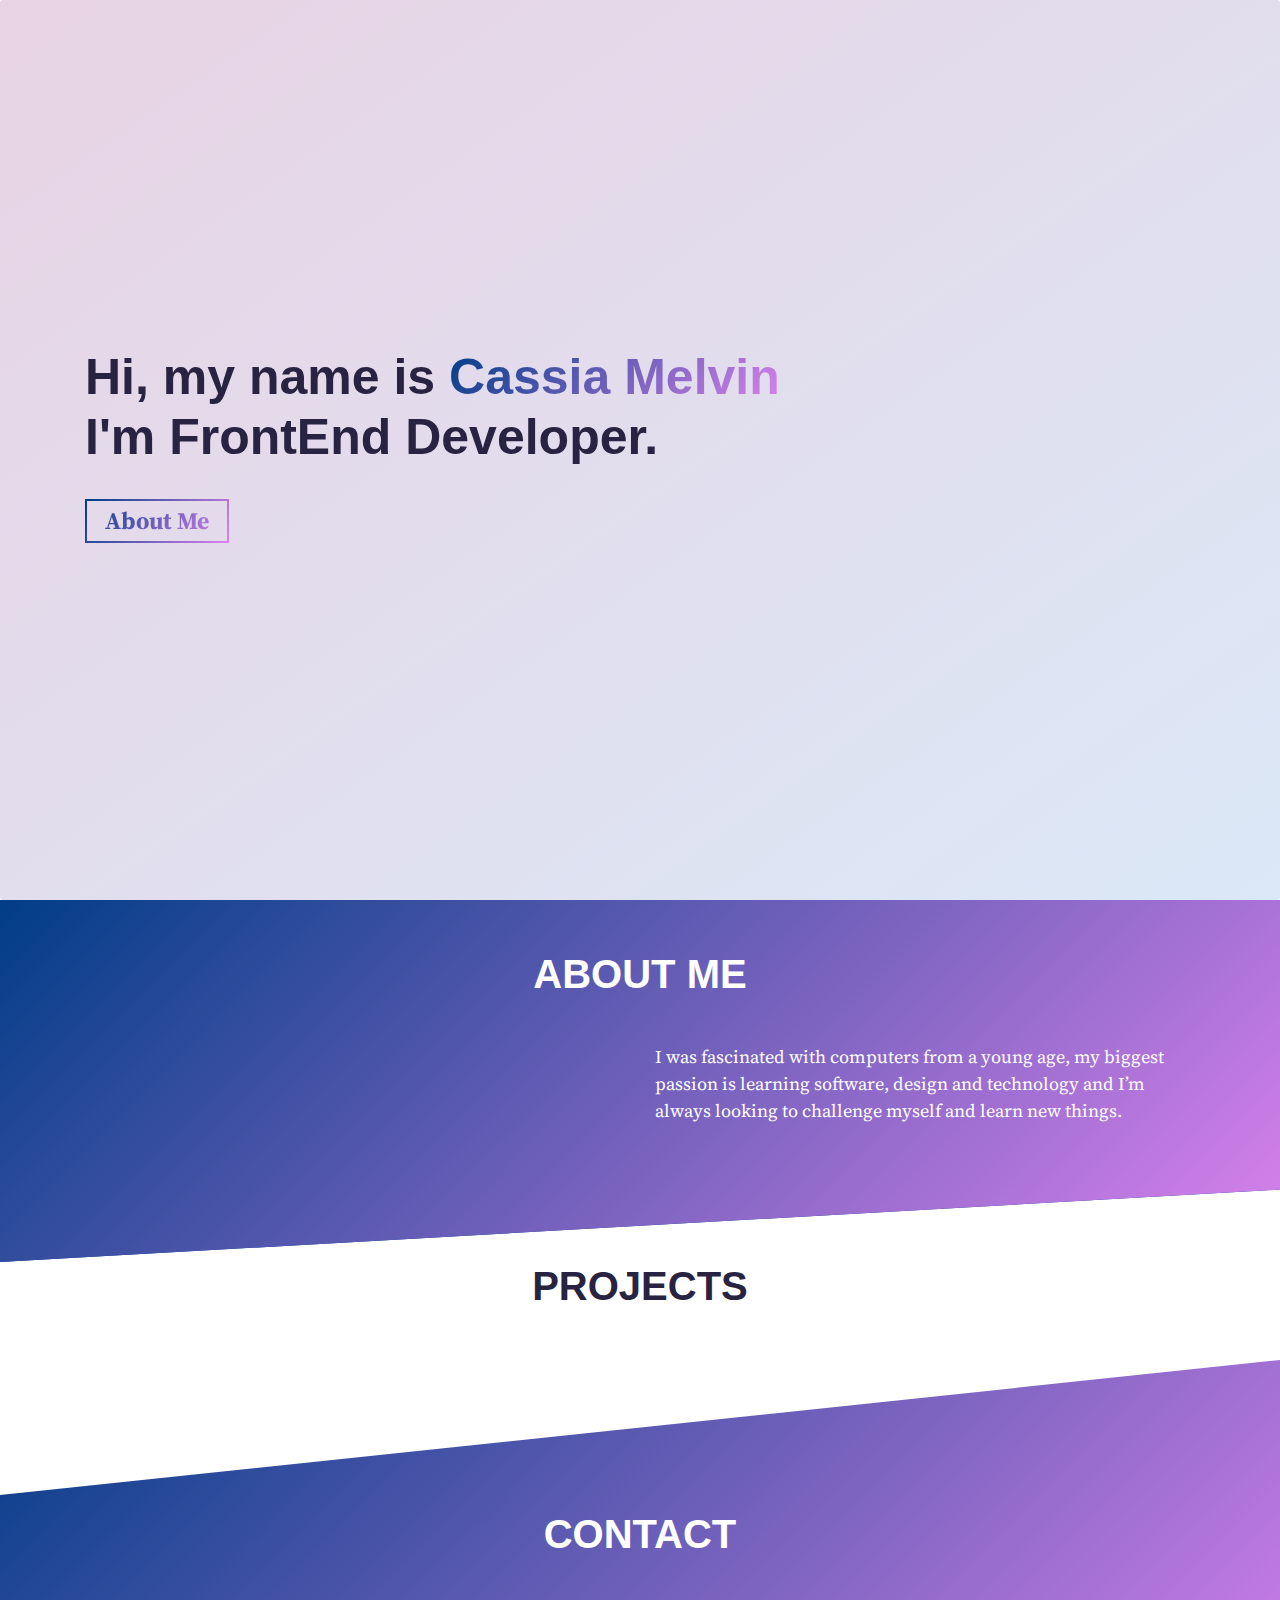
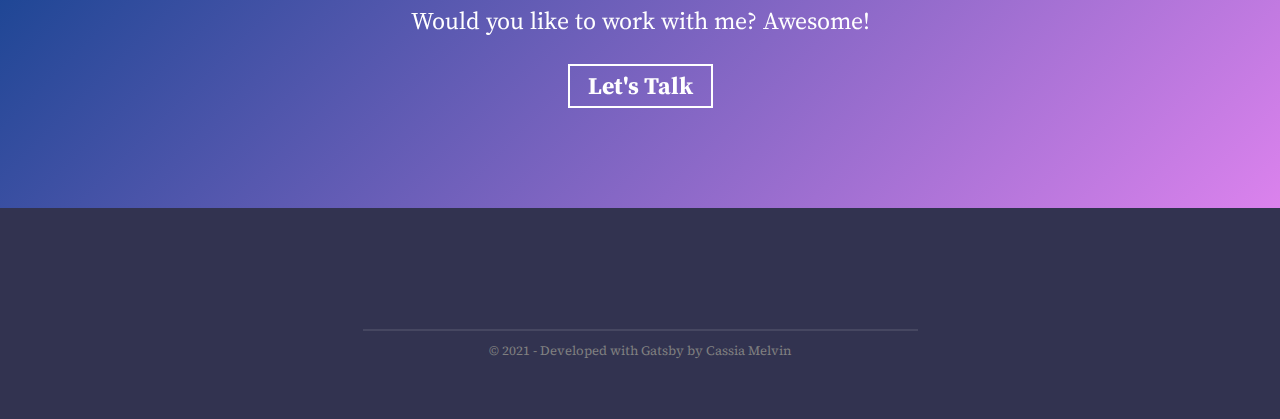
==== public/index.html @ e9f17a12 "personal website" ====
<!DOCTYPE html><html lang="en,pt"><head><meta charSet="utf-8"/><meta http-equiv="x-ua-compatible" content="ie=edge"/><meta name="viewport" content="width=device-width, initial-scale=1, shrink-to-fit=no"/><style data-href="/styles.aa8d46566e989501b32e.css" id="gatsby-global-css">@import url(https://fonts.googleapis.com/css2?family=Noto+Serif:wght@400;700&family=Source+Serif+Pro:wght@300;400;600&display=swap);
/*!
 * Bootstrap v4.6.0 (https://getbootstrap.com/)
 * Copyright 2011-2021 The Bootstrap Authors
 * Copyright 2011-2021 Twitter, Inc.
 * Licensed under MIT (https://github.com/twbs/bootstrap/blob/main/LICENSE)
 */:root{--blue:#007bff;--indigo:#6610f2;--purple:#6f42c1;--pink:#e83e8c;--red:#dc3545;--orange:#fd7e14;--yellow:#ffc107;--green:#28a745;--teal:#20c997;--cyan:#17a2b8;--white:#fff;--gray:#6c757d;--gray-dark:#343a40;--primary:#007bff;--secondary:#6c757d;--success:#28a745;--info:#17a2b8;--warning:#ffc107;--danger:#dc3545;--light:#f8f9fa;--dark:#343a40;--breakpoint-xs:0;--breakpoint-sm:576px;--breakpoint-md:768px;--breakpoint-lg:992px;--breakpoint-xl:1200px;--font-family-sans-serif:-apple-system,BlinkMacSystemFont,"Segoe UI",Roboto,"Helvetica Neue",Arial,"Noto Sans","Liberation Sans",sans-serif,"Apple Color Emoji","Segoe UI Emoji","Segoe UI Symbol","Noto Color Emoji";--font-family-monospace:SFMono-Regular,Menlo,Monaco,Consolas,"Liberation Mono","Courier New",monospace}*,:after,:before{box-sizing:border-box}html{font-family:sans-serif;line-height:1.15;-webkit-text-size-adjust:100%;-webkit-tap-highlight-color:transparent}article,aside,figcaption,figure,footer,header,hgroup,main,nav,section{display:block}body{margin:0;font-family:-apple-system,BlinkMacSystemFont,Segoe UI,Roboto,Helvetica Neue,Arial,Noto Sans,Liberation Sans,sans-serif,Apple Color Emoji,Segoe UI Emoji,Segoe UI Symbol,Noto Color Emoji;font-size:1rem;font-weight:400;line-height:1.5;color:#212529;text-align:left;background-color:#fff}[tabindex="-1"]:focus:not(:focus-visible){outline:0!important}hr{box-sizing:content-box;height:0;overflow:visible}h1,h2,h3,h4,h5,h6{margin-top:0;margin-bottom:.5rem}p{margin-top:0;margin-bottom:1rem}abbr[data-original-title],abbr[title]{text-decoration:underline;-webkit-text-decoration:underline dotted;text-decoration:underline dotted;cursor:help;border-bottom:0;-webkit-text-decoration-skip-ink:none;text-decoration-skip-ink:none}address{font-style:normal;line-height:inherit}address,dl,ol,ul{margin-bottom:1rem}dl,ol,ul{margin-top:0}ol ol,ol ul,ul ol,ul ul{margin-bottom:0}dt{font-weight:700}dd{margin-bottom:.5rem;margin-left:0}blockquote{margin:0 0 1rem}b,strong{font-weight:bolder}small{font-size:80%}sub,sup{position:relative;font-size:75%;line-height:0;vertical-align:baseline}sub{bottom:-.25em}sup{top:-.5em}a{color:#007bff;text-decoration:none;background-color:transparent}a:hover{color:#0056b3;text-decoration:underline}a:not([href]):not([class]),a:not([href]):not([class]):hover{color:inherit;text-decoration:none}code,kbd,pre,samp{font-family:SFMono-Regular,Menlo,Monaco,Consolas,Liberation Mono,Courier New,monospace;font-size:1em}pre{margin-top:0;margin-bottom:1rem;overflow:auto;-ms-overflow-style:scrollbar}figure{margin:0 0 1rem}img{border-style:none}img,svg{vertical-align:middle}svg{overflow:hidden}table{border-collapse:collapse}caption{padding-top:.75rem;padding-bottom:.75rem;color:#6c757d;text-align:left;caption-side:bottom}th{text-align:inherit;text-align:-webkit-match-parent}label{display:inline-block;margin-bottom:.5rem}button{border-radius:0}button:focus:not(:focus-visible){outline:0}button,input,optgroup,select,textarea{margin:0;font-family:inherit;font-size:inherit;line-height:inherit}button,input{overflow:visible}button,select{text-transform:none}[role=button]{cursor:pointer}select{word-wrap:normal}[type=button],[type=reset],[type=submit],button{-webkit-appearance:button}[type=button]:not(:disabled),[type=reset]:not(:disabled),[type=submit]:not(:disabled),button:not(:disabled){cursor:pointer}[type=button]::-moz-focus-inner,[type=reset]::-moz-focus-inner,[type=submit]::-moz-focus-inner,button::-moz-focus-inner{padding:0;border-style:none}input[type=checkbox],input[type=radio]{box-sizing:border-box;padding:0}textarea{overflow:auto;resize:vertical}fieldset{min-width:0;padding:0;margin:0;border:0}legend{display:block;width:100%;max-width:100%;padding:0;margin-bottom:.5rem;font-size:1.5rem;line-height:inherit;color:inherit;white-space:normal}progress{vertical-align:baseline}[type=number]::-webkit-inner-spin-button,[type=number]::-webkit-outer-spin-button{height:auto}[type=search]{outline-offset:-2px;-webkit-appearance:none}[type=search]::-webkit-search-decoration{-webkit-appearance:none}::-webkit-file-upload-button{font:inherit;-webkit-appearance:button}output{display:inline-block}summary{display:list-item;cursor:pointer}template{display:none}[hidden]{display:none!important}.h1,.h2,.h3,.h4,.h5,.h6,h1,h2,h3,h4,h5,h6{margin-bottom:.5rem;font-weight:500;line-height:1.2}.h1,h1{font-size:2.5rem}.h2,h2{font-size:2rem}.h3,h3{font-size:1.75rem}.h4,h4{font-size:1.5rem}.h5,h5{font-size:1.25rem}.h6,h6{font-size:1rem}.lead{font-size:1.25rem;font-weight:300}.display-1{font-size:6rem}.display-1,.display-2{font-weight:300;line-height:1.2}.display-2{font-size:5.5rem}.display-3{font-size:4.5rem}.display-3,.display-4{font-weight:300;line-height:1.2}.display-4{font-size:3.5rem}hr{margin-top:1rem;margin-bottom:1rem;border:0;border-top:1px solid rgba(0,0,0,.1)}.small,small{font-size:80%;font-weight:400}.mark,mark{padding:.2em;background-color:#fcf8e3}.list-inline,.list-unstyled{padding-left:0;list-style:none}.list-inline-item{display:inline-block}.list-inline-item:not(:last-child){margin-right:.5rem}.initialism{font-size:90%;text-transform:uppercase}.blockquote{margin-bottom:1rem;font-size:1.25rem}.blockquote-footer{display:block;font-size:80%;color:#6c757d}.blockquote-footer:before{content:"\2014\A0"}.img-fluid,.img-thumbnail{max-width:100%;height:auto}.img-thumbnail{padding:.25rem;background-color:#fff;border:1px solid #dee2e6;border-radius:.25rem}.figure{display:inline-block}.figure-img{margin-bottom:.5rem;line-height:1}.figure-caption{font-size:90%;color:#6c757d}code{font-size:87.5%;color:#e83e8c;word-wrap:break-word}a>code{color:inherit}kbd{padding:.2rem .4rem;font-size:87.5%;color:#fff;background-color:#212529;border-radius:.2rem}kbd kbd{padding:0;font-size:100%;font-weight:700}pre{display:block;font-size:87.5%;color:#212529}pre code{font-size:inherit;color:inherit;word-break:normal}.pre-scrollable{max-height:340px;overflow-y:scroll}.container,.container-fluid,.container-lg,.container-md,.container-sm,.container-xl{width:100%;padding-right:15px;padding-left:15px;margin-right:auto;margin-left:auto}@media (min-width:576px){.container,.container-sm{max-width:540px}}@media (min-width:768px){.container,.container-md,.container-sm{max-width:720px}}@media (min-width:992px){.container,.container-lg,.container-md,.container-sm{max-width:960px}}@media (min-width:1200px){.container,.container-lg,.container-md,.container-sm,.container-xl{max-width:1140px}}.row{display:flex;flex-wrap:wrap;margin-right:-15px;margin-left:-15px}.no-gutters{margin-right:0;margin-left:0}.no-gutters>.col,.no-gutters>[class*=col-]{padding-right:0;padding-left:0}.col,.col-1,.col-2,.col-3,.col-4,.col-5,.col-6,.col-7,.col-8,.col-9,.col-10,.col-11,.col-12,.col-auto,.col-lg,.col-lg-1,.col-lg-2,.col-lg-3,.col-lg-4,.col-lg-5,.col-lg-6,.col-lg-7,.col-lg-8,.col-lg-9,.col-lg-10,.col-lg-11,.col-lg-12,.col-lg-auto,.col-md,.col-md-1,.col-md-2,.col-md-3,.col-md-4,.col-md-5,.col-md-6,.col-md-7,.col-md-8,.col-md-9,.col-md-10,.col-md-11,.col-md-12,.col-md-auto,.col-sm,.col-sm-1,.col-sm-2,.col-sm-3,.col-sm-4,.col-sm-5,.col-sm-6,.col-sm-7,.col-sm-8,.col-sm-9,.col-sm-10,.col-sm-11,.col-sm-12,.col-sm-auto,.col-xl,.col-xl-1,.col-xl-2,.col-xl-3,.col-xl-4,.col-xl-5,.col-xl-6,.col-xl-7,.col-xl-8,.col-xl-9,.col-xl-10,.col-xl-11,.col-xl-12,.col-xl-auto{position:relative;width:100%;padding-right:15px;padding-left:15px}.col{flex-basis:0;flex-grow:1;max-width:100%}.row-cols-1>*{flex:0 0 100%;max-width:100%}.row-cols-2>*{flex:0 0 50%;max-width:50%}.row-cols-3>*{flex:0 0 33.333333%;max-width:33.333333%}.row-cols-4>*{flex:0 0 25%;max-width:25%}.row-cols-5>*{flex:0 0 20%;max-width:20%}.row-cols-6>*{flex:0 0 16.666667%;max-width:16.666667%}.col-auto{flex:0 0 auto;width:auto;max-width:100%}.col-1{flex:0 0 8.333333%;max-width:8.333333%}.col-2{flex:0 0 16.666667%;max-width:16.666667%}.col-3{flex:0 0 25%;max-width:25%}.col-4{flex:0 0 33.333333%;max-width:33.333333%}.col-5{flex:0 0 41.666667%;max-width:41.666667%}.col-6{flex:0 0 50%;max-width:50%}.col-7{flex:0 0 58.333333%;max-width:58.333333%}.col-8{flex:0 0 66.666667%;max-width:66.666667%}.col-9{flex:0 0 75%;max-width:75%}.col-10{flex:0 0 83.333333%;max-width:83.333333%}.col-11{flex:0 0 91.666667%;max-width:91.666667%}.col-12{flex:0 0 100%;max-width:100%}.order-first{order:-1}.order-last{order:13}.order-0{order:0}.order-1{order:1}.order-2{order:2}.order-3{order:3}.order-4{order:4}.order-5{order:5}.order-6{order:6}.order-7{order:7}.order-8{order:8}.order-9{order:9}.order-10{order:10}.order-11{order:11}.order-12{order:12}.offset-1{margin-left:8.333333%}.offset-2{margin-left:16.666667%}.offset-3{margin-left:25%}.offset-4{margin-left:33.333333%}.offset-5{margin-left:41.666667%}.offset-6{margin-left:50%}.offset-7{margin-left:58.333333%}.offset-8{margin-left:66.666667%}.offset-9{margin-left:75%}.offset-10{margin-left:83.333333%}.offset-11{margin-left:91.666667%}@media (min-width:576px){.col-sm{flex-basis:0;flex-grow:1;max-width:100%}.row-cols-sm-1>*{flex:0 0 100%;max-width:100%}.row-cols-sm-2>*{flex:0 0 50%;max-width:50%}.row-cols-sm-3>*{flex:0 0 33.333333%;max-width:33.333333%}.row-cols-sm-4>*{flex:0 0 25%;max-width:25%}.row-cols-sm-5>*{flex:0 0 20%;max-width:20%}.row-cols-sm-6>*{flex:0 0 16.666667%;max-width:16.666667%}.col-sm-auto{flex:0 0 auto;width:auto;max-width:100%}.col-sm-1{flex:0 0 8.333333%;max-width:8.333333%}.col-sm-2{flex:0 0 16.666667%;max-width:16.666667%}.col-sm-3{flex:0 0 25%;max-width:25%}.col-sm-4{flex:0 0 33.333333%;max-width:33.333333%}.col-sm-5{flex:0 0 41.666667%;max-width:41.666667%}.col-sm-6{flex:0 0 50%;max-width:50%}.col-sm-7{flex:0 0 58.333333%;max-width:58.333333%}.col-sm-8{flex:0 0 66.666667%;max-width:66.666667%}.col-sm-9{flex:0 0 75%;max-width:75%}.col-sm-10{flex:0 0 83.333333%;max-width:83.333333%}.col-sm-11{flex:0 0 91.666667%;max-width:91.666667%}.col-sm-12{flex:0 0 100%;max-width:100%}.order-sm-first{order:-1}.order-sm-last{order:13}.order-sm-0{order:0}.order-sm-1{order:1}.order-sm-2{order:2}.order-sm-3{order:3}.order-sm-4{order:4}.order-sm-5{order:5}.order-sm-6{order:6}.order-sm-7{order:7}.order-sm-8{order:8}.order-sm-9{order:9}.order-sm-10{order:10}.order-sm-11{order:11}.order-sm-12{order:12}.offset-sm-0{margin-left:0}.offset-sm-1{margin-left:8.333333%}.offset-sm-2{margin-left:16.666667%}.offset-sm-3{margin-left:25%}.offset-sm-4{margin-left:33.333333%}.offset-sm-5{margin-left:41.666667%}.offset-sm-6{margin-left:50%}.offset-sm-7{margin-left:58.333333%}.offset-sm-8{margin-left:66.666667%}.offset-sm-9{margin-left:75%}.offset-sm-10{margin-left:83.333333%}.offset-sm-11{margin-left:91.666667%}}@media (min-width:768px){.col-md{flex-basis:0;flex-grow:1;max-width:100%}.row-cols-md-1>*{flex:0 0 100%;max-width:100%}.row-cols-md-2>*{flex:0 0 50%;max-width:50%}.row-cols-md-3>*{flex:0 0 33.333333%;max-width:33.333333%}.row-cols-md-4>*{flex:0 0 25%;max-width:25%}.row-cols-md-5>*{flex:0 0 20%;max-width:20%}.row-cols-md-6>*{flex:0 0 16.666667%;max-width:16.666667%}.col-md-auto{flex:0 0 auto;width:auto;max-width:100%}.col-md-1{flex:0 0 8.333333%;max-width:8.333333%}.col-md-2{flex:0 0 16.666667%;max-width:16.666667%}.col-md-3{flex:0 0 25%;max-width:25%}.col-md-4{flex:0 0 33.333333%;max-width:33.333333%}.col-md-5{flex:0 0 41.666667%;max-width:41.666667%}.col-md-6{flex:0 0 50%;max-width:50%}.col-md-7{flex:0 0 58.333333%;max-width:58.333333%}.col-md-8{flex:0 0 66.666667%;max-width:66.666667%}.col-md-9{flex:0 0 75%;max-width:75%}.col-md-10{flex:0 0 83.333333%;max-width:83.333333%}.col-md-11{flex:0 0 91.666667%;max-width:91.666667%}.col-md-12{flex:0 0 100%;max-width:100%}.order-md-first{order:-1}.order-md-last{order:13}.order-md-0{order:0}.order-md-1{order:1}.order-md-2{order:2}.order-md-3{order:3}.order-md-4{order:4}.order-md-5{order:5}.order-md-6{order:6}.order-md-7{order:7}.order-md-8{order:8}.order-md-9{order:9}.order-md-10{order:10}.order-md-11{order:11}.order-md-12{order:12}.offset-md-0{margin-left:0}.offset-md-1{margin-left:8.333333%}.offset-md-2{margin-left:16.666667%}.offset-md-3{margin-left:25%}.offset-md-4{margin-left:33.333333%}.offset-md-5{margin-left:41.666667%}.offset-md-6{margin-left:50%}.offset-md-7{margin-left:58.333333%}.offset-md-8{margin-left:66.666667%}.offset-md-9{margin-left:75%}.offset-md-10{margin-left:83.333333%}.offset-md-11{margin-left:91.666667%}}@media (min-width:992px){.col-lg{flex-basis:0;flex-grow:1;max-width:100%}.row-cols-lg-1>*{flex:0 0 100%;max-width:100%}.row-cols-lg-2>*{flex:0 0 50%;max-width:50%}.row-cols-lg-3>*{flex:0 0 33.333333%;max-width:33.333333%}.row-cols-lg-4>*{flex:0 0 25%;max-width:25%}.row-cols-lg-5>*{flex:0 0 20%;max-width:20%}.row-cols-lg-6>*{flex:0 0 16.666667%;max-width:16.666667%}.col-lg-auto{flex:0 0 auto;width:auto;max-width:100%}.col-lg-1{flex:0 0 8.333333%;max-width:8.333333%}.col-lg-2{flex:0 0 16.666667%;max-width:16.666667%}.col-lg-3{flex:0 0 25%;max-width:25%}.col-lg-4{flex:0 0 33.333333%;max-width:33.333333%}.col-lg-5{flex:0 0 41.666667%;max-width:41.666667%}.col-lg-6{flex:0 0 50%;max-width:50%}.col-lg-7{flex:0 0 58.333333%;max-width:58.333333%}.col-lg-8{flex:0 0 66.666667%;max-width:66.666667%}.col-lg-9{flex:0 0 75%;max-width:75%}.col-lg-10{flex:0 0 83.333333%;max-width:83.333333%}.col-lg-11{flex:0 0 91.666667%;max-width:91.666667%}.col-lg-12{flex:0 0 100%;max-width:100%}.order-lg-first{order:-1}.order-lg-last{order:13}.order-lg-0{order:0}.order-lg-1{order:1}.order-lg-2{order:2}.order-lg-3{order:3}.order-lg-4{order:4}.order-lg-5{order:5}.order-lg-6{order:6}.order-lg-7{order:7}.order-lg-8{order:8}.order-lg-9{order:9}.order-lg-10{order:10}.order-lg-11{order:11}.order-lg-12{order:12}.offset-lg-0{margin-left:0}.offset-lg-1{margin-left:8.333333%}.offset-lg-2{margin-left:16.666667%}.offset-lg-3{margin-left:25%}.offset-lg-4{margin-left:33.333333%}.offset-lg-5{margin-left:41.666667%}.offset-lg-6{margin-left:50%}.offset-lg-7{margin-left:58.333333%}.offset-lg-8{margin-left:66.666667%}.offset-lg-9{margin-left:75%}.offset-lg-10{margin-left:83.333333%}.offset-lg-11{margin-left:91.666667%}}@media (min-width:1200px){.col-xl{flex-basis:0;flex-grow:1;max-width:100%}.row-cols-xl-1>*{flex:0 0 100%;max-width:100%}.row-cols-xl-2>*{flex:0 0 50%;max-width:50%}.row-cols-xl-3>*{flex:0 0 33.333333%;max-width:33.333333%}.row-cols-xl-4>*{flex:0 0 25%;max-width:25%}.row-cols-xl-5>*{flex:0 0 20%;max-width:20%}.row-cols-xl-6>*{flex:0 0 16.666667%;max-width:16.666667%}.col-xl-auto{flex:0 0 auto;width:auto;max-width:100%}.col-xl-1{flex:0 0 8.333333%;max-width:8.333333%}.col-xl-2{flex:0 0 16.666667%;max-width:16.666667%}.col-xl-3{flex:0 0 25%;max-width:25%}.col-xl-4{flex:0 0 33.333333%;max-width:33.333333%}.col-xl-5{flex:0 0 41.666667%;max-width:41.666667%}.col-xl-6{flex:0 0 50%;max-width:50%}.col-xl-7{flex:0 0 58.333333%;max-width:58.333333%}.col-xl-8{flex:0 0 66.666667%;max-width:66.666667%}.col-xl-9{flex:0 0 75%;max-width:75%}.col-xl-10{flex:0 0 83.333333%;max-width:83.333333%}.col-xl-11{flex:0 0 91.666667%;max-width:91.666667%}.col-xl-12{flex:0 0 100%;max-width:100%}.order-xl-first{order:-1}.order-xl-last{order:13}.order-xl-0{order:0}.order-xl-1{order:1}.order-xl-2{order:2}.order-xl-3{order:3}.order-xl-4{order:4}.order-xl-5{order:5}.order-xl-6{order:6}.order-xl-7{order:7}.order-xl-8{order:8}.order-xl-9{order:9}.order-xl-10{order:10}.order-xl-11{order:11}.order-xl-12{order:12}.offset-xl-0{margin-left:0}.offset-xl-1{margin-left:8.333333%}.offset-xl-2{margin-left:16.666667%}.offset-xl-3{margin-left:25%}.offset-xl-4{margin-left:33.333333%}.offset-xl-5{margin-left:41.666667%}.offset-xl-6{margin-left:50%}.offset-xl-7{margin-left:58.333333%}.offset-xl-8{margin-left:66.666667%}.offset-xl-9{margin-left:75%}.offset-xl-10{margin-left:83.333333%}.offset-xl-11{margin-left:91.666667%}}.table{width:100%;margin-bottom:1rem;color:#212529}.table td,.table th{padding:.75rem;vertical-align:top;border-top:1px solid #dee2e6}.table thead th{vertical-align:bottom;border-bottom:2px solid #dee2e6}.table tbody+tbody{border-top:2px solid #dee2e6}.table-sm td,.table-sm th{padding:.3rem}.table-bordered,.table-bordered td,.table-bordered th{border:1px solid #dee2e6}.table-bordered thead td,.table-bordered thead th{border-bottom-width:2px}.table-borderless tbody+tbody,.table-borderless td,.table-borderless th,.table-borderless thead th{border:0}.table-striped tbody tr:nth-of-type(odd){background-color:rgba(0,0,0,.05)}.table-hover tbody tr:hover{color:#212529;background-color:rgba(0,0,0,.075)}.table-primary,.table-primary>td,.table-primary>th{background-color:#b8daff}.table-primary tbody+tbody,.table-primary td,.table-primary th,.table-primary thead th{border-color:#7abaff}.table-hover .table-primary:hover,.table-hover .table-primary:hover>td,.table-hover .table-primary:hover>th{background-color:#9fcdff}.table-secondary,.table-secondary>td,.table-secondary>th{background-color:#d6d8db}.table-secondary tbody+tbody,.table-secondary td,.table-secondary th,.table-secondary thead th{border-color:#b3b7bb}.table-hover .table-secondary:hover,.table-hover .table-secondary:hover>td,.table-hover .table-secondary:hover>th{background-color:#c8cbcf}.table-success,.table-success>td,.table-success>th{background-color:#c3e6cb}.table-success tbody+tbody,.table-success td,.table-success th,.table-success thead th{border-color:#8fd19e}.table-hover .table-success:hover,.table-hover .table-success:hover>td,.table-hover .table-success:hover>th{background-color:#b1dfbb}.table-info,.table-info>td,.table-info>th{background-color:#bee5eb}.table-info tbody+tbody,.table-info td,.table-info th,.table-info thead th{border-color:#86cfda}.table-hover .table-info:hover,.table-hover .table-info:hover>td,.table-hover .table-info:hover>th{background-color:#abdde5}.table-warning,.table-warning>td,.table-warning>th{background-color:#ffeeba}.table-warning tbody+tbody,.table-warning td,.table-warning th,.table-warning thead th{border-color:#ffdf7e}.table-hover .table-warning:hover,.table-hover .table-warning:hover>td,.table-hover .table-warning:hover>th{background-color:#ffe8a1}.table-danger,.table-danger>td,.table-danger>th{background-color:#f5c6cb}.table-danger tbody+tbody,.table-danger td,.table-danger th,.table-danger thead th{border-color:#ed969e}.table-hover .table-danger:hover,.table-hover .table-danger:hover>td,.table-hover .table-danger:hover>th{background-color:#f1b0b7}.table-light,.table-light>td,.table-light>th{background-color:#fdfdfe}.table-light tbody+tbody,.table-light td,.table-light th,.table-light thead th{border-color:#fbfcfc}.table-hover .table-light:hover,.table-hover .table-light:hover>td,.table-hover .table-light:hover>th{background-color:#ececf6}.table-dark,.table-dark>td,.table-dark>th{background-color:#c6c8ca}.table-dark tbody+tbody,.table-dark td,.table-dark th,.table-dark thead th{border-color:#95999c}.table-hover .table-dark:hover,.table-hover .table-dark:hover>td,.table-hover .table-dark:hover>th{background-color:#b9bbbe}.table-active,.table-active>td,.table-active>th,.table-hover .table-active:hover,.table-hover .table-active:hover>td,.table-hover .table-active:hover>th{background-color:rgba(0,0,0,.075)}.table .thead-dark th{color:#fff;background-color:#343a40;border-color:#454d55}.table .thead-light th{color:#495057;background-color:#e9ecef;border-color:#dee2e6}.table-dark{color:#fff;background-color:#343a40}.table-dark td,.table-dark th,.table-dark thead th{border-color:#454d55}.table-dark.table-bordered{border:0}.table-dark.table-striped tbody tr:nth-of-type(odd){background-color:hsla(0,0%,100%,.05)}.table-dark.table-hover tbody tr:hover{color:#fff;background-color:hsla(0,0%,100%,.075)}@media (max-width:575.98px){.table-responsive-sm{display:block;width:100%;overflow-x:auto;-webkit-overflow-scrolling:touch}.table-responsive-sm>.table-bordered{border:0}}@media (max-width:767.98px){.table-responsive-md{display:block;width:100%;overflow-x:auto;-webkit-overflow-scrolling:touch}.table-responsive-md>.table-bordered{border:0}}@media (max-width:991.98px){.table-responsive-lg{display:block;width:100%;overflow-x:auto;-webkit-overflow-scrolling:touch}.table-responsive-lg>.table-bordered{border:0}}@media (max-width:1199.98px){.table-responsive-xl{display:block;width:100%;overflow-x:auto;-webkit-overflow-scrolling:touch}.table-responsive-xl>.table-bordered{border:0}}.table-responsive{display:block;width:100%;overflow-x:auto;-webkit-overflow-scrolling:touch}.table-responsive>.table-bordered{border:0}.form-control{display:block;width:100%;height:calc(1.5em + .75rem + 2px);padding:.375rem .75rem;font-size:1rem;font-weight:400;line-height:1.5;color:#495057;background-color:#fff;background-clip:padding-box;border:1px solid #ced4da;border-radius:.25rem;transition:border-color .15s ease-in-out,box-shadow .15s ease-in-out}@media (prefers-reduced-motion:reduce){.form-control{transition:none}}.form-control::-ms-expand{background-color:transparent;border:0}.form-control:-moz-focusring{color:transparent;text-shadow:0 0 0 #495057}.form-control:focus{color:#495057;background-color:#fff;border-color:#80bdff;outline:0;box-shadow:0 0 0 .2rem rgba(0,123,255,.25)}.form-control::-webkit-input-placeholder{color:#6c757d;opacity:1}.form-control:-ms-input-placeholder{color:#6c757d;opacity:1}.form-control::placeholder{color:#6c757d;opacity:1}.form-control:disabled,.form-control[readonly]{background-color:#e9ecef;opacity:1}input[type=date].form-control,input[type=datetime-local].form-control,input[type=month].form-control,input[type=time].form-control{-webkit-appearance:none;appearance:none}select.form-control:focus::-ms-value{color:#495057;background-color:#fff}.form-control-file,.form-control-range{display:block;width:100%}.col-form-label{padding-top:calc(.375rem + 1px);padding-bottom:calc(.375rem + 1px);margin-bottom:0;font-size:inherit;line-height:1.5}.col-form-label-lg{padding-top:calc(.5rem + 1px);padding-bottom:calc(.5rem + 1px);font-size:1.25rem;line-height:1.5}.col-form-label-sm{padding-top:calc(.25rem + 1px);padding-bottom:calc(.25rem + 1px);font-size:.875rem;line-height:1.5}.form-control-plaintext{display:block;width:100%;padding:.375rem 0;margin-bottom:0;font-size:1rem;line-height:1.5;color:#212529;background-color:transparent;border:solid transparent;border-width:1px 0}.form-control-plaintext.form-control-lg,.form-control-plaintext.form-control-sm{padding-right:0;padding-left:0}.form-control-sm{height:calc(1.5em + .5rem + 2px);padding:.25rem .5rem;font-size:.875rem;line-height:1.5;border-radius:.2rem}.form-control-lg{height:calc(1.5em + 1rem + 2px);padding:.5rem 1rem;font-size:1.25rem;line-height:1.5;border-radius:.3rem}select.form-control[multiple],select.form-control[size],textarea.form-control{height:auto}.form-group{margin-bottom:1rem}.form-text{display:block;margin-top:.25rem}.form-row{display:flex;flex-wrap:wrap;margin-right:-5px;margin-left:-5px}.form-row>.col,.form-row>[class*=col-]{padding-right:5px;padding-left:5px}.form-check{position:relative;display:block;padding-left:1.25rem}.form-check-input{position:absolute;margin-top:.3rem;margin-left:-1.25rem}.form-check-input:disabled~.form-check-label,.form-check-input[disabled]~.form-check-label{color:#6c757d}.form-check-label{margin-bottom:0}.form-check-inline{display:inline-flex;align-items:center;padding-left:0;margin-right:.75rem}.form-check-inline .form-check-input{position:static;margin-top:0;margin-right:.3125rem;margin-left:0}.valid-feedback{display:none;width:100%;margin-top:.25rem;font-size:80%;color:#28a745}.valid-tooltip{position:absolute;top:100%;left:0;z-index:5;display:none;max-width:100%;padding:.25rem .5rem;margin-top:.1rem;font-size:.875rem;line-height:1.5;color:#fff;background-color:rgba(40,167,69,.9);border-radius:.25rem}.form-row>.col>.valid-tooltip,.form-row>[class*=col-]>.valid-tooltip{left:5px}.is-valid~.valid-feedback,.is-valid~.valid-tooltip,.was-validated :valid~.valid-feedback,.was-validated :valid~.valid-tooltip{display:block}.form-control.is-valid,.was-validated .form-control:valid{border-color:#28a745;padding-right:calc(1.5em + .75rem);background-image:url("data:image/svg+xml;charset=utf-8,%3Csvg xmlns='http://www.w3.org/2000/svg' width='8' height='8' viewBox='0 0 8 8'%3E%3Cpath fill='%2328a745' d='M2.3 6.73L.6 4.53c-.4-1.04.46-1.4 1.1-.8l1.1 1.4 3.4-3.8c.6-.63 1.6-.27 1.2.7l-4 4.6c-.43.5-.8.4-1.1.1z'/%3E%3C/svg%3E");background-repeat:no-repeat;background-position:right calc(.375em + .1875rem) center;background-size:calc(.75em + .375rem) calc(.75em + .375rem)}.form-control.is-valid:focus,.was-validated .form-control:valid:focus{border-color:#28a745;box-shadow:0 0 0 .2rem rgba(40,167,69,.25)}.was-validated textarea.form-control:valid,textarea.form-control.is-valid{padding-right:calc(1.5em + .75rem);background-position:top calc(.375em + .1875rem) right calc(.375em + .1875rem)}.custom-select.is-valid,.was-validated .custom-select:valid{border-color:#28a745;padding-right:calc(.75em + 2.3125rem);background:url("data:image/svg+xml;charset=utf-8,%3Csvg xmlns='http://www.w3.org/2000/svg' width='4' height='5' viewBox='0 0 4 5'%3E%3Cpath fill='%23343a40' d='M2 0L0 2h4zm0 5L0 3h4z'/%3E%3C/svg%3E") right .75rem center/8px 10px no-repeat,#fff url("data:image/svg+xml;charset=utf-8,%3Csvg xmlns='http://www.w3.org/2000/svg' width='8' height='8' viewBox='0 0 8 8'%3E%3Cpath fill='%2328a745' d='M2.3 6.73L.6 4.53c-.4-1.04.46-1.4 1.1-.8l1.1 1.4 3.4-3.8c.6-.63 1.6-.27 1.2.7l-4 4.6c-.43.5-.8.4-1.1.1z'/%3E%3C/svg%3E") center right 1.75rem/calc(.75em + .375rem) calc(.75em + .375rem) no-repeat}.custom-select.is-valid:focus,.was-validated .custom-select:valid:focus{border-color:#28a745;box-shadow:0 0 0 .2rem rgba(40,167,69,.25)}.form-check-input.is-valid~.form-check-label,.was-validated .form-check-input:valid~.form-check-label{color:#28a745}.form-check-input.is-valid~.valid-feedback,.form-check-input.is-valid~.valid-tooltip,.was-validated .form-check-input:valid~.valid-feedback,.was-validated .form-check-input:valid~.valid-tooltip{display:block}.custom-control-input.is-valid~.custom-control-label,.was-validated .custom-control-input:valid~.custom-control-label{color:#28a745}.custom-control-input.is-valid~.custom-control-label:before,.was-validated .custom-control-input:valid~.custom-control-label:before{border-color:#28a745}.custom-control-input.is-valid:checked~.custom-control-label:before,.was-validated .custom-control-input:valid:checked~.custom-control-label:before{border-color:#34ce57;background-color:#34ce57}.custom-control-input.is-valid:focus~.custom-control-label:before,.was-validated .custom-control-input:valid:focus~.custom-control-label:before{box-shadow:0 0 0 .2rem rgba(40,167,69,.25)}.custom-control-input.is-valid:focus:not(:checked)~.custom-control-label:before,.custom-file-input.is-valid~.custom-file-label,.was-validated .custom-control-input:valid:focus:not(:checked)~.custom-control-label:before,.was-validated .custom-file-input:valid~.custom-file-label{border-color:#28a745}.custom-file-input.is-valid:focus~.custom-file-label,.was-validated .custom-file-input:valid:focus~.custom-file-label{border-color:#28a745;box-shadow:0 0 0 .2rem rgba(40,167,69,.25)}.invalid-feedback{display:none;width:100%;margin-top:.25rem;font-size:80%;color:#dc3545}.invalid-tooltip{position:absolute;top:100%;left:0;z-index:5;display:none;max-width:100%;padding:.25rem .5rem;margin-top:.1rem;font-size:.875rem;line-height:1.5;color:#fff;background-color:rgba(220,53,69,.9);border-radius:.25rem}.form-row>.col>.invalid-tooltip,.form-row>[class*=col-]>.invalid-tooltip{left:5px}.is-invalid~.invalid-feedback,.is-invalid~.invalid-tooltip,.was-validated :invalid~.invalid-feedback,.was-validated :invalid~.invalid-tooltip{display:block}.form-control.is-invalid,.was-validated .form-control:invalid{border-color:#dc3545;padding-right:calc(1.5em + .75rem);background-image:url("data:image/svg+xml;charset=utf-8,%3Csvg xmlns='http://www.w3.org/2000/svg' width='12' height='12' fill='none' stroke='%23dc3545' viewBox='0 0 12 12'%3E%3Ccircle cx='6' cy='6' r='4.5'/%3E%3Cpath stroke-linejoin='round' d='M5.8 3.6h.4L6 6.5z'/%3E%3Ccircle cx='6' cy='8.2' r='.6' fill='%23dc3545' stroke='none'/%3E%3C/svg%3E");background-repeat:no-repeat;background-position:right calc(.375em + .1875rem) center;background-size:calc(.75em + .375rem) calc(.75em + .375rem)}.form-control.is-invalid:focus,.was-validated .form-control:invalid:focus{border-color:#dc3545;box-shadow:0 0 0 .2rem rgba(220,53,69,.25)}.was-validated textarea.form-control:invalid,textarea.form-control.is-invalid{padding-right:calc(1.5em + .75rem);background-position:top calc(.375em + .1875rem) right calc(.375em + .1875rem)}.custom-select.is-invalid,.was-validated .custom-select:invalid{border-color:#dc3545;padding-right:calc(.75em + 2.3125rem);background:url("data:image/svg+xml;charset=utf-8,%3Csvg xmlns='http://www.w3.org/2000/svg' width='4' height='5' viewBox='0 0 4 5'%3E%3Cpath fill='%23343a40' d='M2 0L0 2h4zm0 5L0 3h4z'/%3E%3C/svg%3E") right .75rem center/8px 10px no-repeat,#fff url("data:image/svg+xml;charset=utf-8,%3Csvg xmlns='http://www.w3.org/2000/svg' width='12' height='12' fill='none' stroke='%23dc3545' viewBox='0 0 12 12'%3E%3Ccircle cx='6' cy='6' r='4.5'/%3E%3Cpath stroke-linejoin='round' d='M5.8 3.6h.4L6 6.5z'/%3E%3Ccircle cx='6' cy='8.2' r='.6' fill='%23dc3545' stroke='none'/%3E%3C/svg%3E") center right 1.75rem/calc(.75em + .375rem) calc(.75em + .375rem) no-repeat}.custom-select.is-invalid:focus,.was-validated .custom-select:invalid:focus{border-color:#dc3545;box-shadow:0 0 0 .2rem rgba(220,53,69,.25)}.form-check-input.is-invalid~.form-check-label,.was-validated .form-check-input:invalid~.form-check-label{color:#dc3545}.form-check-input.is-invalid~.invalid-feedback,.form-check-input.is-invalid~.invalid-tooltip,.was-validated .form-check-input:invalid~.invalid-feedback,.was-validated .form-check-input:invalid~.invalid-tooltip{display:block}.custom-control-input.is-invalid~.custom-control-label,.was-validated .custom-control-input:invalid~.custom-control-label{color:#dc3545}.custom-control-input.is-invalid~.custom-control-label:before,.was-validated .custom-control-input:invalid~.custom-control-label:before{border-color:#dc3545}.custom-control-input.is-invalid:checked~.custom-control-label:before,.was-validated .custom-control-input:invalid:checked~.custom-control-label:before{border-color:#e4606d;background-color:#e4606d}.custom-control-input.is-invalid:focus~.custom-control-label:before,.was-validated .custom-control-input:invalid:focus~.custom-control-label:before{box-shadow:0 0 0 .2rem rgba(220,53,69,.25)}.custom-control-input.is-invalid:focus:not(:checked)~.custom-control-label:before,.custom-file-input.is-invalid~.custom-file-label,.was-validated .custom-control-input:invalid:focus:not(:checked)~.custom-control-label:before,.was-validated .custom-file-input:invalid~.custom-file-label{border-color:#dc3545}.custom-file-input.is-invalid:focus~.custom-file-label,.was-validated .custom-file-input:invalid:focus~.custom-file-label{border-color:#dc3545;box-shadow:0 0 0 .2rem rgba(220,53,69,.25)}.form-inline{display:flex;flex-flow:row wrap;align-items:center}.form-inline .form-check{width:100%}@media (min-width:576px){.form-inline label{justify-content:center}.form-inline .form-group,.form-inline label{display:flex;align-items:center;margin-bottom:0}.form-inline .form-group{flex:0 0 auto;flex-flow:row wrap}.form-inline .form-control{display:inline-block;width:auto;vertical-align:middle}.form-inline .form-control-plaintext{display:inline-block}.form-inline .custom-select,.form-inline .input-group{width:auto}.form-inline .form-check{display:flex;align-items:center;justify-content:center;width:auto;padding-left:0}.form-inline .form-check-input{position:relative;flex-shrink:0;margin-top:0;margin-right:.25rem;margin-left:0}.form-inline .custom-control{align-items:center;justify-content:center}.form-inline .custom-control-label{margin-bottom:0}}.btn{display:inline-block;font-weight:400;color:#212529;text-align:center;vertical-align:middle;-webkit-user-select:none;-ms-user-select:none;user-select:none;background-color:transparent;border:1px solid transparent;padding:.375rem .75rem;font-size:1rem;line-height:1.5;border-radius:.25rem;transition:color .15s ease-in-out,background-color .15s ease-in-out,border-color .15s ease-in-out,box-shadow .15s ease-in-out}@media (prefers-reduced-motion:reduce){.btn{transition:none}}.btn:hover{color:#212529;text-decoration:none}.btn.focus,.btn:focus{outline:0;box-shadow:0 0 0 .2rem rgba(0,123,255,.25)}.btn.disabled,.btn:disabled{opacity:.65}.btn:not(:disabled):not(.disabled){cursor:pointer}a.btn.disabled,fieldset:disabled a.btn{pointer-events:none}.btn-primary{color:#fff;background-color:#007bff;border-color:#007bff}.btn-primary.focus,.btn-primary:focus,.btn-primary:hover{color:#fff;background-color:#0069d9;border-color:#0062cc}.btn-primary.focus,.btn-primary:focus{box-shadow:0 0 0 .2rem rgba(38,143,255,.5)}.btn-primary.disabled,.btn-primary:disabled{color:#fff;background-color:#007bff;border-color:#007bff}.btn-primary:not(:disabled):not(.disabled).active,.btn-primary:not(:disabled):not(.disabled):active,.show>.btn-primary.dropdown-toggle{color:#fff;background-color:#0062cc;border-color:#005cbf}.btn-primary:not(:disabled):not(.disabled).active:focus,.btn-primary:not(:disabled):not(.disabled):active:focus,.show>.btn-primary.dropdown-toggle:focus{box-shadow:0 0 0 .2rem rgba(38,143,255,.5)}.btn-secondary{color:#fff;background-color:#6c757d;border-color:#6c757d}.btn-secondary.focus,.btn-secondary:focus,.btn-secondary:hover{color:#fff;background-color:#5a6268;border-color:#545b62}.btn-secondary.focus,.btn-secondary:focus{box-shadow:0 0 0 .2rem rgba(130,138,145,.5)}.btn-secondary.disabled,.btn-secondary:disabled{color:#fff;background-color:#6c757d;border-color:#6c757d}.btn-secondary:not(:disabled):not(.disabled).active,.btn-secondary:not(:disabled):not(.disabled):active,.show>.btn-secondary.dropdown-toggle{color:#fff;background-color:#545b62;border-color:#4e555b}.btn-secondary:not(:disabled):not(.disabled).active:focus,.btn-secondary:not(:disabled):not(.disabled):active:focus,.show>.btn-secondary.dropdown-toggle:focus{box-shadow:0 0 0 .2rem rgba(130,138,145,.5)}.btn-success{color:#fff;background-color:#28a745;border-color:#28a745}.btn-success.focus,.btn-success:focus,.btn-success:hover{color:#fff;background-color:#218838;border-color:#1e7e34}.btn-success.focus,.btn-success:focus{box-shadow:0 0 0 .2rem rgba(72,180,97,.5)}.btn-success.disabled,.btn-success:disabled{color:#fff;background-color:#28a745;border-color:#28a745}.btn-success:not(:disabled):not(.disabled).active,.btn-success:not(:disabled):not(.disabled):active,.show>.btn-success.dropdown-toggle{color:#fff;background-color:#1e7e34;border-color:#1c7430}.btn-success:not(:disabled):not(.disabled).active:focus,.btn-success:not(:disabled):not(.disabled):active:focus,.show>.btn-success.dropdown-toggle:focus{box-shadow:0 0 0 .2rem rgba(72,180,97,.5)}.btn-info{color:#fff;background-color:#17a2b8;border-color:#17a2b8}.btn-info.focus,.btn-info:focus,.btn-info:hover{color:#fff;background-color:#138496;border-color:#117a8b}.btn-info.focus,.btn-info:focus{box-shadow:0 0 0 .2rem rgba(58,176,195,.5)}.btn-info.disabled,.btn-info:disabled{color:#fff;background-color:#17a2b8;border-color:#17a2b8}.btn-info:not(:disabled):not(.disabled).active,.btn-info:not(:disabled):not(.disabled):active,.show>.btn-info.dropdown-toggle{color:#fff;background-color:#117a8b;border-color:#10707f}.btn-info:not(:disabled):not(.disabled).active:focus,.btn-info:not(:disabled):not(.disabled):active:focus,.show>.btn-info.dropdown-toggle:focus{box-shadow:0 0 0 .2rem rgba(58,176,195,.5)}.btn-warning{color:#212529;background-color:#ffc107;border-color:#ffc107}.btn-warning.focus,.btn-warning:focus,.btn-warning:hover{color:#212529;background-color:#e0a800;border-color:#d39e00}.btn-warning.focus,.btn-warning:focus{box-shadow:0 0 0 .2rem rgba(222,170,12,.5)}.btn-warning.disabled,.btn-warning:disabled{color:#212529;background-color:#ffc107;border-color:#ffc107}.btn-warning:not(:disabled):not(.disabled).active,.btn-warning:not(:disabled):not(.disabled):active,.show>.btn-warning.dropdown-toggle{color:#212529;background-color:#d39e00;border-color:#c69500}.btn-warning:not(:disabled):not(.disabled).active:focus,.btn-warning:not(:disabled):not(.disabled):active:focus,.show>.btn-warning.dropdown-toggle:focus{box-shadow:0 0 0 .2rem rgba(222,170,12,.5)}.btn-danger{color:#fff;background-color:#dc3545;border-color:#dc3545}.btn-danger.focus,.btn-danger:focus,.btn-danger:hover{color:#fff;background-color:#c82333;border-color:#bd2130}.btn-danger.focus,.btn-danger:focus{box-shadow:0 0 0 .2rem rgba(225,83,97,.5)}.btn-danger.disabled,.btn-danger:disabled{color:#fff;background-color:#dc3545;border-color:#dc3545}.btn-danger:not(:disabled):not(.disabled).active,.btn-danger:not(:disabled):not(.disabled):active,.show>.btn-danger.dropdown-toggle{color:#fff;background-color:#bd2130;border-color:#b21f2d}.btn-danger:not(:disabled):not(.disabled).active:focus,.btn-danger:not(:disabled):not(.disabled):active:focus,.show>.btn-danger.dropdown-toggle:focus{box-shadow:0 0 0 .2rem rgba(225,83,97,.5)}.btn-light{color:#212529;background-color:#f8f9fa;border-color:#f8f9fa}.btn-light.focus,.btn-light:focus,.btn-light:hover{color:#212529;background-color:#e2e6ea;border-color:#dae0e5}.btn-light.focus,.btn-light:focus{box-shadow:0 0 0 .2rem rgba(216,217,219,.5)}.btn-light.disabled,.btn-light:disabled{color:#212529;background-color:#f8f9fa;border-color:#f8f9fa}.btn-light:not(:disabled):not(.disabled).active,.btn-light:not(:disabled):not(.disabled):active,.show>.btn-light.dropdown-toggle{color:#212529;background-color:#dae0e5;border-color:#d3d9df}.btn-light:not(:disabled):not(.disabled).active:focus,.btn-light:not(:disabled):not(.disabled):active:focus,.show>.btn-light.dropdown-toggle:focus{box-shadow:0 0 0 .2rem rgba(216,217,219,.5)}.btn-dark{color:#fff;background-color:#343a40;border-color:#343a40}.btn-dark.focus,.btn-dark:focus,.btn-dark:hover{color:#fff;background-color:#23272b;border-color:#1d2124}.btn-dark.focus,.btn-dark:focus{box-shadow:0 0 0 .2rem rgba(82,88,93,.5)}.btn-dark.disabled,.btn-dark:disabled{color:#fff;background-color:#343a40;border-color:#343a40}.btn-dark:not(:disabled):not(.disabled).active,.btn-dark:not(:disabled):not(.disabled):active,.show>.btn-dark.dropdown-toggle{color:#fff;background-color:#1d2124;border-color:#171a1d}.btn-dark:not(:disabled):not(.disabled).active:focus,.btn-dark:not(:disabled):not(.disabled):active:focus,.show>.btn-dark.dropdown-toggle:focus{box-shadow:0 0 0 .2rem rgba(82,88,93,.5)}.btn-outline-primary{color:#007bff;border-color:#007bff}.btn-outline-primary:hover{color:#fff;background-color:#007bff;border-color:#007bff}.btn-outline-primary.focus,.btn-outline-primary:focus{box-shadow:0 0 0 .2rem rgba(0,123,255,.5)}.btn-outline-primary.disabled,.btn-outline-primary:disabled{color:#007bff;background-color:transparent}.btn-outline-primary:not(:disabled):not(.disabled).active,.btn-outline-primary:not(:disabled):not(.disabled):active,.show>.btn-outline-primary.dropdown-toggle{color:#fff;background-color:#007bff;border-color:#007bff}.btn-outline-primary:not(:disabled):not(.disabled).active:focus,.btn-outline-primary:not(:disabled):not(.disabled):active:focus,.show>.btn-outline-primary.dropdown-toggle:focus{box-shadow:0 0 0 .2rem rgba(0,123,255,.5)}.btn-outline-secondary{color:#6c757d;border-color:#6c757d}.btn-outline-secondary:hover{color:#fff;background-color:#6c757d;border-color:#6c757d}.btn-outline-secondary.focus,.btn-outline-secondary:focus{box-shadow:0 0 0 .2rem rgba(108,117,125,.5)}.btn-outline-secondary.disabled,.btn-outline-secondary:disabled{color:#6c757d;background-color:transparent}.btn-outline-secondary:not(:disabled):not(.disabled).active,.btn-outline-secondary:not(:disabled):not(.disabled):active,.show>.btn-outline-secondary.dropdown-toggle{color:#fff;background-color:#6c757d;border-color:#6c757d}.btn-outline-secondary:not(:disabled):not(.disabled).active:focus,.btn-outline-secondary:not(:disabled):not(.disabled):active:focus,.show>.btn-outline-secondary.dropdown-toggle:focus{box-shadow:0 0 0 .2rem rgba(108,117,125,.5)}.btn-outline-success{color:#28a745;border-color:#28a745}.btn-outline-success:hover{color:#fff;background-color:#28a745;border-color:#28a745}.btn-outline-success.focus,.btn-outline-success:focus{box-shadow:0 0 0 .2rem rgba(40,167,69,.5)}.btn-outline-success.disabled,.btn-outline-success:disabled{color:#28a745;background-color:transparent}.btn-outline-success:not(:disabled):not(.disabled).active,.btn-outline-success:not(:disabled):not(.disabled):active,.show>.btn-outline-success.dropdown-toggle{color:#fff;background-color:#28a745;border-color:#28a745}.btn-outline-success:not(:disabled):not(.disabled).active:focus,.btn-outline-success:not(:disabled):not(.disabled):active:focus,.show>.btn-outline-success.dropdown-toggle:focus{box-shadow:0 0 0 .2rem rgba(40,167,69,.5)}.btn-outline-info{color:#17a2b8;border-color:#17a2b8}.btn-outline-info:hover{color:#fff;background-color:#17a2b8;border-color:#17a2b8}.btn-outline-info.focus,.btn-outline-info:focus{box-shadow:0 0 0 .2rem rgba(23,162,184,.5)}.btn-outline-info.disabled,.btn-outline-info:disabled{color:#17a2b8;background-color:transparent}.btn-outline-info:not(:disabled):not(.disabled).active,.btn-outline-info:not(:disabled):not(.disabled):active,.show>.btn-outline-info.dropdown-toggle{color:#fff;background-color:#17a2b8;border-color:#17a2b8}.btn-outline-info:not(:disabled):not(.disabled).active:focus,.btn-outline-info:not(:disabled):not(.disabled):active:focus,.show>.btn-outline-info.dropdown-toggle:focus{box-shadow:0 0 0 .2rem rgba(23,162,184,.5)}.btn-outline-warning{color:#ffc107;border-color:#ffc107}.btn-outline-warning:hover{color:#212529;background-color:#ffc107;border-color:#ffc107}.btn-outline-warning.focus,.btn-outline-warning:focus{box-shadow:0 0 0 .2rem rgba(255,193,7,.5)}.btn-outline-warning.disabled,.btn-outline-warning:disabled{color:#ffc107;background-color:transparent}.btn-outline-warning:not(:disabled):not(.disabled).active,.btn-outline-warning:not(:disabled):not(.disabled):active,.show>.btn-outline-warning.dropdown-toggle{color:#212529;background-color:#ffc107;border-color:#ffc107}.btn-outline-warning:not(:disabled):not(.disabled).active:focus,.btn-outline-warning:not(:disabled):not(.disabled):active:focus,.show>.btn-outline-warning.dropdown-toggle:focus{box-shadow:0 0 0 .2rem rgba(255,193,7,.5)}.btn-outline-danger{color:#dc3545;border-color:#dc3545}.btn-outline-danger:hover{color:#fff;background-color:#dc3545;border-color:#dc3545}.btn-outline-danger.focus,.btn-outline-danger:focus{box-shadow:0 0 0 .2rem rgba(220,53,69,.5)}.btn-outline-danger.disabled,.btn-outline-danger:disabled{color:#dc3545;background-color:transparent}.btn-outline-danger:not(:disabled):not(.disabled).active,.btn-outline-danger:not(:disabled):not(.disabled):active,.show>.btn-outline-danger.dropdown-toggle{color:#fff;background-color:#dc3545;border-color:#dc3545}.btn-outline-danger:not(:disabled):not(.disabled).active:focus,.btn-outline-danger:not(:disabled):not(.disabled):active:focus,.show>.btn-outline-danger.dropdown-toggle:focus{box-shadow:0 0 0 .2rem rgba(220,53,69,.5)}.btn-outline-light{color:#f8f9fa;border-color:#f8f9fa}.btn-outline-light:hover{color:#212529;background-color:#f8f9fa;border-color:#f8f9fa}.btn-outline-light.focus,.btn-outline-light:focus{box-shadow:0 0 0 .2rem rgba(248,249,250,.5)}.btn-outline-light.disabled,.btn-outline-light:disabled{color:#f8f9fa;background-color:transparent}.btn-outline-light:not(:disabled):not(.disabled).active,.btn-outline-light:not(:disabled):not(.disabled):active,.show>.btn-outline-light.dropdown-toggle{color:#212529;background-color:#f8f9fa;border-color:#f8f9fa}.btn-outline-light:not(:disabled):not(.disabled).active:focus,.btn-outline-light:not(:disabled):not(.disabled):active:focus,.show>.btn-outline-light.dropdown-toggle:focus{box-shadow:0 0 0 .2rem rgba(248,249,250,.5)}.btn-outline-dark{color:#343a40;border-color:#343a40}.btn-outline-dark:hover{color:#fff;background-color:#343a40;border-color:#343a40}.btn-outline-dark.focus,.btn-outline-dark:focus{box-shadow:0 0 0 .2rem rgba(52,58,64,.5)}.btn-outline-dark.disabled,.btn-outline-dark:disabled{color:#343a40;background-color:transparent}.btn-outline-dark:not(:disabled):not(.disabled).active,.btn-outline-dark:not(:disabled):not(.disabled):active,.show>.btn-outline-dark.dropdown-toggle{color:#fff;background-color:#343a40;border-color:#343a40}.btn-outline-dark:not(:disabled):not(.disabled).active:focus,.btn-outline-dark:not(:disabled):not(.disabled):active:focus,.show>.btn-outline-dark.dropdown-toggle:focus{box-shadow:0 0 0 .2rem rgba(52,58,64,.5)}.btn-link{font-weight:400;color:#007bff;text-decoration:none}.btn-link:hover{color:#0056b3}.btn-link.focus,.btn-link:focus,.btn-link:hover{text-decoration:underline}.btn-link.disabled,.btn-link:disabled{color:#6c757d;pointer-events:none}.btn-group-lg>.btn,.btn-lg{padding:.5rem 1rem;font-size:1.25rem;line-height:1.5;border-radius:.3rem}.btn-group-sm>.btn,.btn-sm{padding:.25rem .5rem;font-size:.875rem;line-height:1.5;border-radius:.2rem}.btn-block{display:block;width:100%}.btn-block+.btn-block{margin-top:.5rem}input[type=button].btn-block,input[type=reset].btn-block,input[type=submit].btn-block{width:100%}.fade{transition:opacity .15s linear}@media (prefers-reduced-motion:reduce){.fade{transition:none}}.fade:not(.show){opacity:0}.collapse:not(.show){display:none}.collapsing{position:relative;height:0;overflow:hidden;transition:height .35s ease}@media (prefers-reduced-motion:reduce){.collapsing{transition:none}}.dropdown,.dropleft,.dropright,.dropup{position:relative}.dropdown-toggle{white-space:nowrap}.dropdown-toggle:after{display:inline-block;margin-left:.255em;vertical-align:.255em;content:"";border-top:.3em solid;border-right:.3em solid transparent;border-bottom:0;border-left:.3em solid transparent}.dropdown-toggle:empty:after{margin-left:0}.dropdown-menu{position:absolute;top:100%;left:0;z-index:1000;display:none;float:left;min-width:10rem;padding:.5rem 0;margin:.125rem 0 0;font-size:1rem;color:#212529;text-align:left;list-style:none;background-color:#fff;background-clip:padding-box;border:1px solid rgba(0,0,0,.15);border-radius:.25rem}.dropdown-menu-left{right:auto;left:0}.dropdown-menu-right{right:0;left:auto}@media (min-width:576px){.dropdown-menu-sm-left{right:auto;left:0}.dropdown-menu-sm-right{right:0;left:auto}}@media (min-width:768px){.dropdown-menu-md-left{right:auto;left:0}.dropdown-menu-md-right{right:0;left:auto}}@media (min-width:992px){.dropdown-menu-lg-left{right:auto;left:0}.dropdown-menu-lg-right{right:0;left:auto}}@media (min-width:1200px){.dropdown-menu-xl-left{right:auto;left:0}.dropdown-menu-xl-right{right:0;left:auto}}.dropup .dropdown-menu{top:auto;bottom:100%;margin-top:0;margin-bottom:.125rem}.dropup .dropdown-toggle:after{display:inline-block;margin-left:.255em;vertical-align:.255em;content:"";border-top:0;border-right:.3em solid transparent;border-bottom:.3em solid;border-left:.3em solid transparent}.dropup .dropdown-toggle:empty:after{margin-left:0}.dropright .dropdown-menu{top:0;right:auto;left:100%;margin-top:0;margin-left:.125rem}.dropright .dropdown-toggle:after{display:inline-block;margin-left:.255em;vertical-align:.255em;content:"";border-top:.3em solid transparent;border-right:0;border-bottom:.3em solid transparent;border-left:.3em solid}.dropright .dropdown-toggle:empty:after{margin-left:0}.dropright .dropdown-toggle:after{vertical-align:0}.dropleft .dropdown-menu{top:0;right:100%;left:auto;margin-top:0;margin-right:.125rem}.dropleft .dropdown-toggle:after{display:inline-block;margin-left:.255em;vertical-align:.255em;content:"";display:none}.dropleft .dropdown-toggle:before{display:inline-block;margin-right:.255em;vertical-align:.255em;content:"";border-top:.3em solid transparent;border-right:.3em solid;border-bottom:.3em solid transparent}.dropleft .dropdown-toggle:empty:after{margin-left:0}.dropleft .dropdown-toggle:before{vertical-align:0}.dropdown-menu[x-placement^=bottom],.dropdown-menu[x-placement^=left],.dropdown-menu[x-placement^=right],.dropdown-menu[x-placement^=top]{right:auto;bottom:auto}.dropdown-divider{height:0;margin:.5rem 0;overflow:hidden;border-top:1px solid #e9ecef}.dropdown-item{display:block;width:100%;padding:.25rem 1.5rem;clear:both;font-weight:400;color:#212529;text-align:inherit;white-space:nowrap;background-color:transparent;border:0}.dropdown-item:focus,.dropdown-item:hover{color:#16181b;text-decoration:none;background-color:#e9ecef}.dropdown-item.active,.dropdown-item:active{color:#fff;text-decoration:none;background-color:#007bff}.dropdown-item.disabled,.dropdown-item:disabled{color:#adb5bd;pointer-events:none;background-color:transparent}.dropdown-menu.show{display:block}.dropdown-header{display:block;padding:.5rem 1.5rem;margin-bottom:0;font-size:.875rem;color:#6c757d;white-space:nowrap}.dropdown-item-text{display:block;padding:.25rem 1.5rem;color:#212529}.btn-group,.btn-group-vertical{position:relative;display:inline-flex;vertical-align:middle}.btn-group-vertical>.btn,.btn-group>.btn{position:relative;flex:1 1 auto}.btn-group-vertical>.btn.active,.btn-group-vertical>.btn:active,.btn-group-vertical>.btn:focus,.btn-group-vertical>.btn:hover,.btn-group>.btn.active,.btn-group>.btn:active,.btn-group>.btn:focus,.btn-group>.btn:hover{z-index:1}.btn-toolbar{display:flex;flex-wrap:wrap;justify-content:flex-start}.btn-toolbar .input-group{width:auto}.btn-group>.btn-group:not(:first-child),.btn-group>.btn:not(:first-child){margin-left:-1px}.btn-group>.btn-group:not(:last-child)>.btn,.btn-group>.btn:not(:last-child):not(.dropdown-toggle){border-top-right-radius:0;border-bottom-right-radius:0}.btn-group>.btn-group:not(:first-child)>.btn,.btn-group>.btn:not(:first-child){border-top-left-radius:0;border-bottom-left-radius:0}.dropdown-toggle-split{padding-right:.5625rem;padding-left:.5625rem}.dropdown-toggle-split:after,.dropright .dropdown-toggle-split:after,.dropup .dropdown-toggle-split:after{margin-left:0}.dropleft .dropdown-toggle-split:before{margin-right:0}.btn-group-sm>.btn+.dropdown-toggle-split,.btn-sm+.dropdown-toggle-split{padding-right:.375rem;padding-left:.375rem}.btn-group-lg>.btn+.dropdown-toggle-split,.btn-lg+.dropdown-toggle-split{padding-right:.75rem;padding-left:.75rem}.btn-group-vertical{flex-direction:column;align-items:flex-start;justify-content:center}.btn-group-vertical>.btn,.btn-group-vertical>.btn-group{width:100%}.btn-group-vertical>.btn-group:not(:first-child),.btn-group-vertical>.btn:not(:first-child){margin-top:-1px}.btn-group-vertical>.btn-group:not(:last-child)>.btn,.btn-group-vertical>.btn:not(:last-child):not(.dropdown-toggle){border-bottom-right-radius:0;border-bottom-left-radius:0}.btn-group-vertical>.btn-group:not(:first-child)>.btn,.btn-group-vertical>.btn:not(:first-child){border-top-left-radius:0;border-top-right-radius:0}.btn-group-toggle>.btn,.btn-group-toggle>.btn-group>.btn{margin-bottom:0}.btn-group-toggle>.btn-group>.btn input[type=checkbox],.btn-group-toggle>.btn-group>.btn input[type=radio],.btn-group-toggle>.btn input[type=checkbox],.btn-group-toggle>.btn input[type=radio]{position:absolute;clip:rect(0,0,0,0);pointer-events:none}.input-group{position:relative;display:flex;flex-wrap:wrap;align-items:stretch;width:100%}.input-group>.custom-file,.input-group>.custom-select,.input-group>.form-control,.input-group>.form-control-plaintext{position:relative;flex:1 1 auto;width:1%;min-width:0;margin-bottom:0}.input-group>.custom-file+.custom-file,.input-group>.custom-file+.custom-select,.input-group>.custom-file+.form-control,.input-group>.custom-select+.custom-file,.input-group>.custom-select+.custom-select,.input-group>.custom-select+.form-control,.input-group>.form-control+.custom-file,.input-group>.form-control+.custom-select,.input-group>.form-control+.form-control,.input-group>.form-control-plaintext+.custom-file,.input-group>.form-control-plaintext+.custom-select,.input-group>.form-control-plaintext+.form-control{margin-left:-1px}.input-group>.custom-file .custom-file-input:focus~.custom-file-label,.input-group>.custom-select:focus,.input-group>.form-control:focus{z-index:3}.input-group>.custom-file .custom-file-input:focus{z-index:4}.input-group>.custom-select:not(:first-child),.input-group>.form-control:not(:first-child){border-top-left-radius:0;border-bottom-left-radius:0}.input-group>.custom-file{display:flex;align-items:center}.input-group>.custom-file:not(:first-child) .custom-file-label,.input-group>.custom-file:not(:last-child) .custom-file-label{border-top-left-radius:0;border-bottom-left-radius:0}.input-group.has-validation>.custom-file:nth-last-child(n+3) .custom-file-label:after,.input-group.has-validation>.custom-select:nth-last-child(n+3),.input-group.has-validation>.form-control:nth-last-child(n+3),.input-group:not(.has-validation)>.custom-file:not(:last-child) .custom-file-label:after,.input-group:not(.has-validation)>.custom-select:not(:last-child),.input-group:not(.has-validation)>.form-control:not(:last-child){border-top-right-radius:0;border-bottom-right-radius:0}.input-group-append,.input-group-prepend{display:flex}.input-group-append .btn,.input-group-prepend .btn{position:relative;z-index:2}.input-group-append .btn:focus,.input-group-prepend .btn:focus{z-index:3}.input-group-append .btn+.btn,.input-group-append .btn+.input-group-text,.input-group-append .input-group-text+.btn,.input-group-append .input-group-text+.input-group-text,.input-group-prepend .btn+.btn,.input-group-prepend .btn+.input-group-text,.input-group-prepend .input-group-text+.btn,.input-group-prepend .input-group-text+.input-group-text{margin-left:-1px}.input-group-prepend{margin-right:-1px}.input-group-append{margin-left:-1px}.input-group-text{display:flex;align-items:center;padding:.375rem .75rem;margin-bottom:0;font-size:1rem;font-weight:400;line-height:1.5;color:#495057;text-align:center;white-space:nowrap;background-color:#e9ecef;border:1px solid #ced4da;border-radius:.25rem}.input-group-text input[type=checkbox],.input-group-text input[type=radio]{margin-top:0}.input-group-lg>.custom-select,.input-group-lg>.form-control:not(textarea){height:calc(1.5em + 1rem + 2px)}.input-group-lg>.custom-select,.input-group-lg>.form-control,.input-group-lg>.input-group-append>.btn,.input-group-lg>.input-group-append>.input-group-text,.input-group-lg>.input-group-prepend>.btn,.input-group-lg>.input-group-prepend>.input-group-text{padding:.5rem 1rem;font-size:1.25rem;line-height:1.5;border-radius:.3rem}.input-group-sm>.custom-select,.input-group-sm>.form-control:not(textarea){height:calc(1.5em + .5rem + 2px)}.input-group-sm>.custom-select,.input-group-sm>.form-control,.input-group-sm>.input-group-append>.btn,.input-group-sm>.input-group-append>.input-group-text,.input-group-sm>.input-group-prepend>.btn,.input-group-sm>.input-group-prepend>.input-group-text{padding:.25rem .5rem;font-size:.875rem;line-height:1.5;border-radius:.2rem}.input-group-lg>.custom-select,.input-group-sm>.custom-select{padding-right:1.75rem}.input-group.has-validation>.input-group-append:nth-last-child(n+3)>.btn,.input-group.has-validation>.input-group-append:nth-last-child(n+3)>.input-group-text,.input-group:not(.has-validation)>.input-group-append:not(:last-child)>.btn,.input-group:not(.has-validation)>.input-group-append:not(:last-child)>.input-group-text,.input-group>.input-group-append:last-child>.btn:not(:last-child):not(.dropdown-toggle),.input-group>.input-group-append:last-child>.input-group-text:not(:last-child),.input-group>.input-group-prepend>.btn,.input-group>.input-group-prepend>.input-group-text{border-top-right-radius:0;border-bottom-right-radius:0}.input-group>.input-group-append>.btn,.input-group>.input-group-append>.input-group-text,.input-group>.input-group-prepend:first-child>.btn:not(:first-child),.input-group>.input-group-prepend:first-child>.input-group-text:not(:first-child),.input-group>.input-group-prepend:not(:first-child)>.btn,.input-group>.input-group-prepend:not(:first-child)>.input-group-text{border-top-left-radius:0;border-bottom-left-radius:0}.custom-control{position:relative;z-index:1;display:block;min-height:1.5rem;padding-left:1.5rem;-webkit-print-color-adjust:exact;color-adjust:exact}.custom-control-inline{display:inline-flex;margin-right:1rem}.custom-control-input{position:absolute;left:0;z-index:-1;width:1rem;height:1.25rem;opacity:0}.custom-control-input:checked~.custom-control-label:before{color:#fff;border-color:#007bff;background-color:#007bff}.custom-control-input:focus~.custom-control-label:before{box-shadow:0 0 0 .2rem rgba(0,123,255,.25)}.custom-control-input:focus:not(:checked)~.custom-control-label:before{border-color:#80bdff}.custom-control-input:not(:disabled):active~.custom-control-label:before{color:#fff;background-color:#b3d7ff;border-color:#b3d7ff}.custom-control-input:disabled~.custom-control-label,.custom-control-input[disabled]~.custom-control-label{color:#6c757d}.custom-control-input:disabled~.custom-control-label:before,.custom-control-input[disabled]~.custom-control-label:before{background-color:#e9ecef}.custom-control-label{position:relative;margin-bottom:0;vertical-align:top}.custom-control-label:before{pointer-events:none;background-color:#fff;border:1px solid #adb5bd}.custom-control-label:after,.custom-control-label:before{position:absolute;top:.25rem;left:-1.5rem;display:block;width:1rem;height:1rem;content:""}.custom-control-label:after{background:50%/50% 50% no-repeat}.custom-checkbox .custom-control-label:before{border-radius:.25rem}.custom-checkbox .custom-control-input:checked~.custom-control-label:after{background-image:url("data:image/svg+xml;charset=utf-8,%3Csvg xmlns='http://www.w3.org/2000/svg' width='8' height='8' viewBox='0 0 8 8'%3E%3Cpath fill='%23fff' d='M6.564.75l-3.59 3.612-1.538-1.55L0 4.26l2.974 2.99L8 2.193z'/%3E%3C/svg%3E")}.custom-checkbox .custom-control-input:indeterminate~.custom-control-label:before{border-color:#007bff;background-color:#007bff}.custom-checkbox .custom-control-input:indeterminate~.custom-control-label:after{background-image:url("data:image/svg+xml;charset=utf-8,%3Csvg xmlns='http://www.w3.org/2000/svg' width='4' height='4' viewBox='0 0 4 4'%3E%3Cpath stroke='%23fff' d='M0 2h4'/%3E%3C/svg%3E")}.custom-checkbox .custom-control-input:disabled:checked~.custom-control-label:before{background-color:rgba(0,123,255,.5)}.custom-checkbox .custom-control-input:disabled:indeterminate~.custom-control-label:before{background-color:rgba(0,123,255,.5)}.custom-radio .custom-control-label:before{border-radius:50%}.custom-radio .custom-control-input:checked~.custom-control-label:after{background-image:url("data:image/svg+xml;charset=utf-8,%3Csvg xmlns='http://www.w3.org/2000/svg' width='12' height='12' viewBox='-4 -4 8 8'%3E%3Ccircle r='3' fill='%23fff'/%3E%3C/svg%3E")}.custom-radio .custom-control-input:disabled:checked~.custom-control-label:before{background-color:rgba(0,123,255,.5)}.custom-switch{padding-left:2.25rem}.custom-switch .custom-control-label:before{left:-2.25rem;width:1.75rem;pointer-events:all;border-radius:.5rem}.custom-switch .custom-control-label:after{top:calc(.25rem + 2px);left:calc(-2.25rem + 2px);width:calc(1rem - 4px);height:calc(1rem - 4px);background-color:#adb5bd;border-radius:.5rem;transition:background-color .15s ease-in-out,border-color .15s ease-in-out,box-shadow .15s ease-in-out,-webkit-transform .15s ease-in-out;transition:transform .15s ease-in-out,background-color .15s ease-in-out,border-color .15s ease-in-out,box-shadow .15s ease-in-out;transition:transform .15s ease-in-out,background-color .15s ease-in-out,border-color .15s ease-in-out,box-shadow .15s ease-in-out,-webkit-transform .15s ease-in-out}@media (prefers-reduced-motion:reduce){.custom-switch .custom-control-label:after{transition:none}}.custom-switch .custom-control-input:checked~.custom-control-label:after{background-color:#fff;-webkit-transform:translateX(.75rem);transform:translateX(.75rem)}.custom-switch .custom-control-input:disabled:checked~.custom-control-label:before{background-color:rgba(0,123,255,.5)}.custom-select{display:inline-block;width:100%;height:calc(1.5em + .75rem + 2px);padding:.375rem 1.75rem .375rem .75rem;font-size:1rem;font-weight:400;line-height:1.5;color:#495057;vertical-align:middle;background:#fff url("data:image/svg+xml;charset=utf-8,%3Csvg xmlns='http://www.w3.org/2000/svg' width='4' height='5' viewBox='0 0 4 5'%3E%3Cpath fill='%23343a40' d='M2 0L0 2h4zm0 5L0 3h4z'/%3E%3C/svg%3E") right .75rem center/8px 10px no-repeat;border:1px solid #ced4da;border-radius:.25rem;-webkit-appearance:none;appearance:none}.custom-select:focus{border-color:#80bdff;outline:0;box-shadow:0 0 0 .2rem rgba(0,123,255,.25)}.custom-select:focus::-ms-value{color:#495057;background-color:#fff}.custom-select[multiple],.custom-select[size]:not([size="1"]){height:auto;padding-right:.75rem;background-image:none}.custom-select:disabled{color:#6c757d;background-color:#e9ecef}.custom-select::-ms-expand{display:none}.custom-select:-moz-focusring{color:transparent;text-shadow:0 0 0 #495057}.custom-select-sm{height:calc(1.5em + .5rem + 2px);padding-top:.25rem;padding-bottom:.25rem;padding-left:.5rem;font-size:.875rem}.custom-select-lg{height:calc(1.5em + 1rem + 2px);padding-top:.5rem;padding-bottom:.5rem;padding-left:1rem;font-size:1.25rem}.custom-file{display:inline-block;margin-bottom:0}.custom-file,.custom-file-input{position:relative;width:100%;height:calc(1.5em + .75rem + 2px)}.custom-file-input{z-index:2;margin:0;overflow:hidden;opacity:0}.custom-file-input:focus~.custom-file-label{border-color:#80bdff;box-shadow:0 0 0 .2rem rgba(0,123,255,.25)}.custom-file-input:disabled~.custom-file-label,.custom-file-input[disabled]~.custom-file-label{background-color:#e9ecef}.custom-file-input:lang(en)~.custom-file-label:after{content:"Browse"}.custom-file-input~.custom-file-label[data-browse]:after{content:attr(data-browse)}.custom-file-label{left:0;z-index:1;height:calc(1.5em + .75rem + 2px);overflow:hidden;font-weight:400;background-color:#fff;border:1px solid #ced4da;border-radius:.25rem}.custom-file-label,.custom-file-label:after{position:absolute;top:0;right:0;padding:.375rem .75rem;line-height:1.5;color:#495057}.custom-file-label:after{bottom:0;z-index:3;display:block;height:calc(1.5em + .75rem);content:"Browse";background-color:#e9ecef;border-left:inherit;border-radius:0 .25rem .25rem 0}.custom-range{width:100%;height:1.4rem;padding:0;background-color:transparent;-webkit-appearance:none;appearance:none}.custom-range:focus{outline:0}.custom-range:focus::-webkit-slider-thumb{box-shadow:0 0 0 1px #fff,0 0 0 .2rem rgba(0,123,255,.25)}.custom-range:focus::-moz-range-thumb{box-shadow:0 0 0 1px #fff,0 0 0 .2rem rgba(0,123,255,.25)}.custom-range:focus::-ms-thumb{box-shadow:0 0 0 1px #fff,0 0 0 .2rem rgba(0,123,255,.25)}.custom-range::-moz-focus-outer{border:0}.custom-range::-webkit-slider-thumb{width:1rem;height:1rem;margin-top:-.25rem;background-color:#007bff;border:0;border-radius:1rem;-webkit-transition:background-color .15s ease-in-out,border-color .15s ease-in-out,box-shadow .15s ease-in-out;transition:background-color .15s ease-in-out,border-color .15s ease-in-out,box-shadow .15s ease-in-out;-webkit-appearance:none;appearance:none}@media (prefers-reduced-motion:reduce){.custom-range::-webkit-slider-thumb{-webkit-transition:none;transition:none}}.custom-range::-webkit-slider-thumb:active{background-color:#b3d7ff}.custom-range::-webkit-slider-runnable-track{width:100%;height:.5rem;color:transparent;cursor:pointer;background-color:#dee2e6;border-color:transparent;border-radius:1rem}.custom-range::-moz-range-thumb{width:1rem;height:1rem;background-color:#007bff;border:0;border-radius:1rem;-moz-transition:background-color .15s ease-in-out,border-color .15s ease-in-out,box-shadow .15s ease-in-out;transition:background-color .15s ease-in-out,border-color .15s ease-in-out,box-shadow .15s ease-in-out;appearance:none}@media (prefers-reduced-motion:reduce){.custom-range::-moz-range-thumb{-moz-transition:none;transition:none}}.custom-range::-moz-range-thumb:active{background-color:#b3d7ff}.custom-range::-moz-range-track{width:100%;height:.5rem;color:transparent;cursor:pointer;background-color:#dee2e6;border-color:transparent;border-radius:1rem}.custom-range::-ms-thumb{width:1rem;height:1rem;margin-top:0;margin-right:.2rem;margin-left:.2rem;background-color:#007bff;border:0;border-radius:1rem;-ms-transition:background-color .15s ease-in-out,border-color .15s ease-in-out,box-shadow .15s ease-in-out;transition:background-color .15s ease-in-out,border-color .15s ease-in-out,box-shadow .15s ease-in-out;appearance:none}@media (prefers-reduced-motion:reduce){.custom-range::-ms-thumb{-ms-transition:none;transition:none}}.custom-range::-ms-thumb:active{background-color:#b3d7ff}.custom-range::-ms-track{width:100%;height:.5rem;color:transparent;cursor:pointer;background-color:transparent;border-color:transparent;border-width:.5rem}.custom-range::-ms-fill-lower,.custom-range::-ms-fill-upper{background-color:#dee2e6;border-radius:1rem}.custom-range::-ms-fill-upper{margin-right:15px}.custom-range:disabled::-webkit-slider-thumb{background-color:#adb5bd}.custom-range:disabled::-webkit-slider-runnable-track{cursor:default}.custom-range:disabled::-moz-range-thumb{background-color:#adb5bd}.custom-range:disabled::-moz-range-track{cursor:default}.custom-range:disabled::-ms-thumb{background-color:#adb5bd}.custom-control-label:before,.custom-file-label,.custom-select{transition:background-color .15s ease-in-out,border-color .15s ease-in-out,box-shadow .15s ease-in-out}@media (prefers-reduced-motion:reduce){.custom-control-label:before,.custom-file-label,.custom-select{transition:none}}.nav{display:flex;flex-wrap:wrap;padding-left:0;margin-bottom:0;list-style:none}.nav-link{display:block;padding:.5rem 1rem}.nav-link:focus,.nav-link:hover{text-decoration:none}.nav-link.disabled{color:#6c757d;pointer-events:none;cursor:default}.nav-tabs{border-bottom:1px solid #dee2e6}.nav-tabs .nav-link{margin-bottom:-1px;border:1px solid transparent;border-top-left-radius:.25rem;border-top-right-radius:.25rem}.nav-tabs .nav-link:focus,.nav-tabs .nav-link:hover{border-color:#e9ecef #e9ecef #dee2e6}.nav-tabs .nav-link.disabled{color:#6c757d;background-color:transparent;border-color:transparent}.nav-tabs .nav-item.show .nav-link,.nav-tabs .nav-link.active{color:#495057;background-color:#fff;border-color:#dee2e6 #dee2e6 #fff}.nav-tabs .dropdown-menu{margin-top:-1px;border-top-left-radius:0;border-top-right-radius:0}.nav-pills .nav-link{border-radius:.25rem}.nav-pills .nav-link.active,.nav-pills .show>.nav-link{color:#fff;background-color:#007bff}.nav-fill .nav-item,.nav-fill>.nav-link{flex:1 1 auto;text-align:center}.nav-justified .nav-item,.nav-justified>.nav-link{flex-basis:0;flex-grow:1;text-align:center}.tab-content>.tab-pane{display:none}.tab-content>.active{display:block}.navbar{position:relative;padding:.5rem 1rem}.navbar,.navbar .container,.navbar .container-fluid,.navbar .container-lg,.navbar .container-md,.navbar .container-sm,.navbar .container-xl{display:flex;flex-wrap:wrap;align-items:center;justify-content:space-between}.navbar-brand{display:inline-block;padding-top:.3125rem;padding-bottom:.3125rem;margin-right:1rem;font-size:1.25rem;line-height:inherit;white-space:nowrap}.navbar-brand:focus,.navbar-brand:hover{text-decoration:none}.navbar-nav{display:flex;flex-direction:column;padding-left:0;margin-bottom:0;list-style:none}.navbar-nav .nav-link{padding-right:0;padding-left:0}.navbar-nav .dropdown-menu{position:static;float:none}.navbar-text{display:inline-block;padding-top:.5rem;padding-bottom:.5rem}.navbar-collapse{flex-basis:100%;flex-grow:1;align-items:center}.navbar-toggler{padding:.25rem .75rem;font-size:1.25rem;line-height:1;background-color:transparent;border:1px solid transparent;border-radius:.25rem}.navbar-toggler:focus,.navbar-toggler:hover{text-decoration:none}.navbar-toggler-icon{display:inline-block;width:1.5em;height:1.5em;vertical-align:middle;content:"";background:50%/100% 100% no-repeat}.navbar-nav-scroll{max-height:75vh;overflow-y:auto}@media (max-width:575.98px){.navbar-expand-sm>.container,.navbar-expand-sm>.container-fluid,.navbar-expand-sm>.container-lg,.navbar-expand-sm>.container-md,.navbar-expand-sm>.container-sm,.navbar-expand-sm>.container-xl{padding-right:0;padding-left:0}}@media (min-width:576px){.navbar-expand-sm{flex-flow:row nowrap;justify-content:flex-start}.navbar-expand-sm .navbar-nav{flex-direction:row}.navbar-expand-sm .navbar-nav .dropdown-menu{position:absolute}.navbar-expand-sm .navbar-nav .nav-link{padding-right:.5rem;padding-left:.5rem}.navbar-expand-sm>.container,.navbar-expand-sm>.container-fluid,.navbar-expand-sm>.container-lg,.navbar-expand-sm>.container-md,.navbar-expand-sm>.container-sm,.navbar-expand-sm>.container-xl{flex-wrap:nowrap}.navbar-expand-sm .navbar-nav-scroll{overflow:visible}.navbar-expand-sm .navbar-collapse{display:flex!important;flex-basis:auto}.navbar-expand-sm .navbar-toggler{display:none}}@media (max-width:767.98px){.navbar-expand-md>.container,.navbar-expand-md>.container-fluid,.navbar-expand-md>.container-lg,.navbar-expand-md>.container-md,.navbar-expand-md>.container-sm,.navbar-expand-md>.container-xl{padding-right:0;padding-left:0}}@media (min-width:768px){.navbar-expand-md{flex-flow:row nowrap;justify-content:flex-start}.navbar-expand-md .navbar-nav{flex-direction:row}.navbar-expand-md .navbar-nav .dropdown-menu{position:absolute}.navbar-expand-md .navbar-nav .nav-link{padding-right:.5rem;padding-left:.5rem}.navbar-expand-md>.container,.navbar-expand-md>.container-fluid,.navbar-expand-md>.container-lg,.navbar-expand-md>.container-md,.navbar-expand-md>.container-sm,.navbar-expand-md>.container-xl{flex-wrap:nowrap}.navbar-expand-md .navbar-nav-scroll{overflow:visible}.navbar-expand-md .navbar-collapse{display:flex!important;flex-basis:auto}.navbar-expand-md .navbar-toggler{display:none}}@media (max-width:991.98px){.navbar-expand-lg>.container,.navbar-expand-lg>.container-fluid,.navbar-expand-lg>.container-lg,.navbar-expand-lg>.container-md,.navbar-expand-lg>.container-sm,.navbar-expand-lg>.container-xl{padding-right:0;padding-left:0}}@media (min-width:992px){.navbar-expand-lg{flex-flow:row nowrap;justify-content:flex-start}.navbar-expand-lg .navbar-nav{flex-direction:row}.navbar-expand-lg .navbar-nav .dropdown-menu{position:absolute}.navbar-expand-lg .navbar-nav .nav-link{padding-right:.5rem;padding-left:.5rem}.navbar-expand-lg>.container,.navbar-expand-lg>.container-fluid,.navbar-expand-lg>.container-lg,.navbar-expand-lg>.container-md,.navbar-expand-lg>.container-sm,.navbar-expand-lg>.container-xl{flex-wrap:nowrap}.navbar-expand-lg .navbar-nav-scroll{overflow:visible}.navbar-expand-lg .navbar-collapse{display:flex!important;flex-basis:auto}.navbar-expand-lg .navbar-toggler{display:none}}@media (max-width:1199.98px){.navbar-expand-xl>.container,.navbar-expand-xl>.container-fluid,.navbar-expand-xl>.container-lg,.navbar-expand-xl>.container-md,.navbar-expand-xl>.container-sm,.navbar-expand-xl>.container-xl{padding-right:0;padding-left:0}}@media (min-width:1200px){.navbar-expand-xl{flex-flow:row nowrap;justify-content:flex-start}.navbar-expand-xl .navbar-nav{flex-direction:row}.navbar-expand-xl .navbar-nav .dropdown-menu{position:absolute}.navbar-expand-xl .navbar-nav .nav-link{padding-right:.5rem;padding-left:.5rem}.navbar-expand-xl>.container,.navbar-expand-xl>.container-fluid,.navbar-expand-xl>.container-lg,.navbar-expand-xl>.container-md,.navbar-expand-xl>.container-sm,.navbar-expand-xl>.container-xl{flex-wrap:nowrap}.navbar-expand-xl .navbar-nav-scroll{overflow:visible}.navbar-expand-xl .navbar-collapse{display:flex!important;flex-basis:auto}.navbar-expand-xl .navbar-toggler{display:none}}.navbar-expand{flex-flow:row nowrap;justify-content:flex-start}.navbar-expand>.container,.navbar-expand>.container-fluid,.navbar-expand>.container-lg,.navbar-expand>.container-md,.navbar-expand>.container-sm,.navbar-expand>.container-xl{padding-right:0;padding-left:0}.navbar-expand .navbar-nav{flex-direction:row}.navbar-expand .navbar-nav .dropdown-menu{position:absolute}.navbar-expand .navbar-nav .nav-link{padding-right:.5rem;padding-left:.5rem}.navbar-expand>.container,.navbar-expand>.container-fluid,.navbar-expand>.container-lg,.navbar-expand>.container-md,.navbar-expand>.container-sm,.navbar-expand>.container-xl{flex-wrap:nowrap}.navbar-expand .navbar-nav-scroll{overflow:visible}.navbar-expand .navbar-collapse{display:flex!important;flex-basis:auto}.navbar-expand .navbar-toggler{display:none}.navbar-light .navbar-brand,.navbar-light .navbar-brand:focus,.navbar-light .navbar-brand:hover{color:rgba(0,0,0,.9)}.navbar-light .navbar-nav .nav-link{color:rgba(0,0,0,.5)}.navbar-light .navbar-nav .nav-link:focus,.navbar-light .navbar-nav .nav-link:hover{color:rgba(0,0,0,.7)}.navbar-light .navbar-nav .nav-link.disabled{color:rgba(0,0,0,.3)}.navbar-light .navbar-nav .active>.nav-link,.navbar-light .navbar-nav .nav-link.active,.navbar-light .navbar-nav .nav-link.show,.navbar-light .navbar-nav .show>.nav-link{color:rgba(0,0,0,.9)}.navbar-light .navbar-toggler{color:rgba(0,0,0,.5);border-color:rgba(0,0,0,.1)}.navbar-light .navbar-toggler-icon{background-image:url("data:image/svg+xml;charset=utf-8,%3Csvg xmlns='http://www.w3.org/2000/svg' width='30' height='30' viewBox='0 0 30 30'%3E%3Cpath stroke='rgba(0, 0, 0, 0.5)' stroke-linecap='round' stroke-miterlimit='10' stroke-width='2' d='M4 7h22M4 15h22M4 23h22'/%3E%3C/svg%3E")}.navbar-light .navbar-text{color:rgba(0,0,0,.5)}.navbar-light .navbar-text a,.navbar-light .navbar-text a:focus,.navbar-light .navbar-text a:hover{color:rgba(0,0,0,.9)}.navbar-dark .navbar-brand,.navbar-dark .navbar-brand:focus,.navbar-dark .navbar-brand:hover{color:#fff}.navbar-dark .navbar-nav .nav-link{color:hsla(0,0%,100%,.5)}.navbar-dark .navbar-nav .nav-link:focus,.navbar-dark .navbar-nav .nav-link:hover{color:hsla(0,0%,100%,.75)}.navbar-dark .navbar-nav .nav-link.disabled{color:hsla(0,0%,100%,.25)}.navbar-dark .navbar-nav .active>.nav-link,.navbar-dark .navbar-nav .nav-link.active,.navbar-dark .navbar-nav .nav-link.show,.navbar-dark .navbar-nav .show>.nav-link{color:#fff}.navbar-dark .navbar-toggler{color:hsla(0,0%,100%,.5);border-color:hsla(0,0%,100%,.1)}.navbar-dark .navbar-toggler-icon{background-image:url("data:image/svg+xml;charset=utf-8,%3Csvg xmlns='http://www.w3.org/2000/svg' width='30' height='30' viewBox='0 0 30 30'%3E%3Cpath stroke='rgba(255, 255, 255, 0.5)' stroke-linecap='round' stroke-miterlimit='10' stroke-width='2' d='M4 7h22M4 15h22M4 23h22'/%3E%3C/svg%3E")}.navbar-dark .navbar-text{color:hsla(0,0%,100%,.5)}.navbar-dark .navbar-text a,.navbar-dark .navbar-text a:focus,.navbar-dark .navbar-text a:hover{color:#fff}.card{position:relative;display:flex;flex-direction:column;min-width:0;word-wrap:break-word;background-color:#fff;background-clip:border-box;border:1px solid rgba(0,0,0,.125);border-radius:.25rem}.card>hr{margin-right:0;margin-left:0}.card>.list-group{border-top:inherit;border-bottom:inherit}.card>.list-group:first-child{border-top-width:0;border-top-left-radius:calc(.25rem - 1px);border-top-right-radius:calc(.25rem - 1px)}.card>.list-group:last-child{border-bottom-width:0;border-bottom-right-radius:calc(.25rem - 1px);border-bottom-left-radius:calc(.25rem - 1px)}.card>.card-header+.list-group,.card>.list-group+.card-footer{border-top:0}.card-body{flex:1 1 auto;min-height:1px;padding:1.25rem}.card-title{margin-bottom:.75rem}.card-subtitle{margin-top:-.375rem}.card-subtitle,.card-text:last-child{margin-bottom:0}.card-link:hover{text-decoration:none}.card-link+.card-link{margin-left:1.25rem}.card-header{padding:.75rem 1.25rem;margin-bottom:0;background-color:rgba(0,0,0,.03);border-bottom:1px solid rgba(0,0,0,.125)}.card-header:first-child{border-radius:calc(.25rem - 1px) calc(.25rem - 1px) 0 0}.card-footer{padding:.75rem 1.25rem;background-color:rgba(0,0,0,.03);border-top:1px solid rgba(0,0,0,.125)}.card-footer:last-child{border-radius:0 0 calc(.25rem - 1px) calc(.25rem - 1px)}.card-header-tabs{margin-bottom:-.75rem;border-bottom:0}.card-header-pills,.card-header-tabs{margin-right:-.625rem;margin-left:-.625rem}.card-img-overlay{position:absolute;top:0;right:0;bottom:0;left:0;padding:1.25rem;border-radius:calc(.25rem - 1px)}.card-img,.card-img-bottom,.card-img-top{flex-shrink:0;width:100%}.card-img,.card-img-top{border-top-left-radius:calc(.25rem - 1px);border-top-right-radius:calc(.25rem - 1px)}.card-img,.card-img-bottom{border-bottom-right-radius:calc(.25rem - 1px);border-bottom-left-radius:calc(.25rem - 1px)}.card-deck .card{margin-bottom:15px}@media (min-width:576px){.card-deck{display:flex;flex-flow:row wrap;margin-right:-15px;margin-left:-15px}.card-deck .card{flex:1 0;margin-right:15px;margin-bottom:0;margin-left:15px}}.card-group>.card{margin-bottom:15px}@media (min-width:576px){.card-group{display:flex;flex-flow:row wrap}.card-group>.card{flex:1 0;margin-bottom:0}.card-group>.card+.card{margin-left:0;border-left:0}.card-group>.card:not(:last-child){border-top-right-radius:0;border-bottom-right-radius:0}.card-group>.card:not(:last-child) .card-header,.card-group>.card:not(:last-child) .card-img-top{border-top-right-radius:0}.card-group>.card:not(:last-child) .card-footer,.card-group>.card:not(:last-child) .card-img-bottom{border-bottom-right-radius:0}.card-group>.card:not(:first-child){border-top-left-radius:0;border-bottom-left-radius:0}.card-group>.card:not(:first-child) .card-header,.card-group>.card:not(:first-child) .card-img-top{border-top-left-radius:0}.card-group>.card:not(:first-child) .card-footer,.card-group>.card:not(:first-child) .card-img-bottom{border-bottom-left-radius:0}}.card-columns .card{margin-bottom:.75rem}@media (min-width:576px){.card-columns{-webkit-column-count:3;column-count:3;-webkit-column-gap:1.25rem;column-gap:1.25rem;orphans:1;widows:1}.card-columns .card{display:inline-block;width:100%}}.accordion{overflow-anchor:none}.accordion>.card{overflow:hidden}.accordion>.card:not(:last-of-type){border-bottom:0;border-bottom-right-radius:0;border-bottom-left-radius:0}.accordion>.card:not(:first-of-type){border-top-left-radius:0;border-top-right-radius:0}.accordion>.card>.card-header{border-radius:0;margin-bottom:-1px}.breadcrumb{display:flex;flex-wrap:wrap;padding:.75rem 1rem;margin-bottom:1rem;list-style:none;background-color:#e9ecef;border-radius:.25rem}.breadcrumb-item+.breadcrumb-item{padding-left:.5rem}.breadcrumb-item+.breadcrumb-item:before{float:left;padding-right:.5rem;color:#6c757d;content:"/"}.breadcrumb-item+.breadcrumb-item:hover:before{text-decoration:underline;text-decoration:none}.breadcrumb-item.active{color:#6c757d}.pagination{display:flex;padding-left:0;list-style:none;border-radius:.25rem}.page-link{position:relative;display:block;padding:.5rem .75rem;margin-left:-1px;line-height:1.25;color:#007bff;background-color:#fff;border:1px solid #dee2e6}.page-link:hover{z-index:2;color:#0056b3;text-decoration:none;background-color:#e9ecef;border-color:#dee2e6}.page-link:focus{z-index:3;outline:0;box-shadow:0 0 0 .2rem rgba(0,123,255,.25)}.page-item:first-child .page-link{margin-left:0;border-top-left-radius:.25rem;border-bottom-left-radius:.25rem}.page-item:last-child .page-link{border-top-right-radius:.25rem;border-bottom-right-radius:.25rem}.page-item.active .page-link{z-index:3;color:#fff;background-color:#007bff;border-color:#007bff}.page-item.disabled .page-link{color:#6c757d;pointer-events:none;cursor:auto;background-color:#fff;border-color:#dee2e6}.pagination-lg .page-link{padding:.75rem 1.5rem;font-size:1.25rem;line-height:1.5}.pagination-lg .page-item:first-child .page-link{border-top-left-radius:.3rem;border-bottom-left-radius:.3rem}.pagination-lg .page-item:last-child .page-link{border-top-right-radius:.3rem;border-bottom-right-radius:.3rem}.pagination-sm .page-link{padding:.25rem .5rem;font-size:.875rem;line-height:1.5}.pagination-sm .page-item:first-child .page-link{border-top-left-radius:.2rem;border-bottom-left-radius:.2rem}.pagination-sm .page-item:last-child .page-link{border-top-right-radius:.2rem;border-bottom-right-radius:.2rem}.badge{display:inline-block;padding:.25em .4em;font-size:75%;font-weight:700;line-height:1;text-align:center;white-space:nowrap;vertical-align:baseline;border-radius:.25rem;transition:color .15s ease-in-out,background-color .15s ease-in-out,border-color .15s ease-in-out,box-shadow .15s ease-in-out}@media (prefers-reduced-motion:reduce){.badge{transition:none}}a.badge:focus,a.badge:hover{text-decoration:none}.badge:empty{display:none}.btn .badge{position:relative;top:-1px}.badge-pill{padding-right:.6em;padding-left:.6em;border-radius:10rem}.badge-primary{color:#fff;background-color:#007bff}a.badge-primary:focus,a.badge-primary:hover{color:#fff;background-color:#0062cc}a.badge-primary.focus,a.badge-primary:focus{outline:0;box-shadow:0 0 0 .2rem rgba(0,123,255,.5)}.badge-secondary{color:#fff;background-color:#6c757d}a.badge-secondary:focus,a.badge-secondary:hover{color:#fff;background-color:#545b62}a.badge-secondary.focus,a.badge-secondary:focus{outline:0;box-shadow:0 0 0 .2rem rgba(108,117,125,.5)}.badge-success{color:#fff;background-color:#28a745}a.badge-success:focus,a.badge-success:hover{color:#fff;background-color:#1e7e34}a.badge-success.focus,a.badge-success:focus{outline:0;box-shadow:0 0 0 .2rem rgba(40,167,69,.5)}.badge-info{color:#fff;background-color:#17a2b8}a.badge-info:focus,a.badge-info:hover{color:#fff;background-color:#117a8b}a.badge-info.focus,a.badge-info:focus{outline:0;box-shadow:0 0 0 .2rem rgba(23,162,184,.5)}.badge-warning{color:#212529;background-color:#ffc107}a.badge-warning:focus,a.badge-warning:hover{color:#212529;background-color:#d39e00}a.badge-warning.focus,a.badge-warning:focus{outline:0;box-shadow:0 0 0 .2rem rgba(255,193,7,.5)}.badge-danger{color:#fff;background-color:#dc3545}a.badge-danger:focus,a.badge-danger:hover{color:#fff;background-color:#bd2130}a.badge-danger.focus,a.badge-danger:focus{outline:0;box-shadow:0 0 0 .2rem rgba(220,53,69,.5)}.badge-light{color:#212529;background-color:#f8f9fa}a.badge-light:focus,a.badge-light:hover{color:#212529;background-color:#dae0e5}a.badge-light.focus,a.badge-light:focus{outline:0;box-shadow:0 0 0 .2rem rgba(248,249,250,.5)}.badge-dark{color:#fff;background-color:#343a40}a.badge-dark:focus,a.badge-dark:hover{color:#fff;background-color:#1d2124}a.badge-dark.focus,a.badge-dark:focus{outline:0;box-shadow:0 0 0 .2rem rgba(52,58,64,.5)}.jumbotron{padding:2rem 1rem;margin-bottom:2rem;background-color:#e9ecef;border-radius:.3rem}@media (min-width:576px){.jumbotron{padding:4rem 2rem}}.jumbotron-fluid{padding-right:0;padding-left:0;border-radius:0}.alert{position:relative;padding:.75rem 1.25rem;margin-bottom:1rem;border:1px solid transparent;border-radius:.25rem}.alert-heading{color:inherit}.alert-link{font-weight:700}.alert-dismissible{padding-right:4rem}.alert-dismissible .close{position:absolute;top:0;right:0;z-index:2;padding:.75rem 1.25rem;color:inherit}.alert-primary{color:#004085;background-color:#cce5ff;border-color:#b8daff}.alert-primary hr{border-top-color:#9fcdff}.alert-primary .alert-link{color:#002752}.alert-secondary{color:#383d41;background-color:#e2e3e5;border-color:#d6d8db}.alert-secondary hr{border-top-color:#c8cbcf}.alert-secondary .alert-link{color:#202326}.alert-success{color:#155724;background-color:#d4edda;border-color:#c3e6cb}.alert-success hr{border-top-color:#b1dfbb}.alert-success .alert-link{color:#0b2e13}.alert-info{color:#0c5460;background-color:#d1ecf1;border-color:#bee5eb}.alert-info hr{border-top-color:#abdde5}.alert-info .alert-link{color:#062c33}.alert-warning{color:#856404;background-color:#fff3cd;border-color:#ffeeba}.alert-warning hr{border-top-color:#ffe8a1}.alert-warning .alert-link{color:#533f03}.alert-danger{color:#721c24;background-color:#f8d7da;border-color:#f5c6cb}.alert-danger hr{border-top-color:#f1b0b7}.alert-danger .alert-link{color:#491217}.alert-light{color:#818182;background-color:#fefefe;border-color:#fdfdfe}.alert-light hr{border-top-color:#ececf6}.alert-light .alert-link{color:#686868}.alert-dark{color:#1b1e21;background-color:#d6d8d9;border-color:#c6c8ca}.alert-dark hr{border-top-color:#b9bbbe}.alert-dark .alert-link{color:#040505}@-webkit-keyframes progress-bar-stripes{0%{background-position:1rem 0}to{background-position:0 0}}@keyframes progress-bar-stripes{0%{background-position:1rem 0}to{background-position:0 0}}.progress{height:1rem;line-height:0;font-size:.75rem;background-color:#e9ecef;border-radius:.25rem}.progress,.progress-bar{display:flex;overflow:hidden}.progress-bar{flex-direction:column;justify-content:center;color:#fff;text-align:center;white-space:nowrap;background-color:#007bff;transition:width .6s ease}@media (prefers-reduced-motion:reduce){.progress-bar{transition:none}}.progress-bar-striped{background-image:linear-gradient(45deg,hsla(0,0%,100%,.15) 25%,transparent 0,transparent 50%,hsla(0,0%,100%,.15) 0,hsla(0,0%,100%,.15) 75%,transparent 0,transparent);background-size:1rem 1rem}.progress-bar-animated{-webkit-animation:progress-bar-stripes 1s linear infinite;animation:progress-bar-stripes 1s linear infinite}@media (prefers-reduced-motion:reduce){.progress-bar-animated{-webkit-animation:none;animation:none}}.media{display:flex;align-items:flex-start}.media-body{flex:1 1}.list-group{display:flex;flex-direction:column;padding-left:0;margin-bottom:0;border-radius:.25rem}.list-group-item-action{width:100%;color:#495057;text-align:inherit}.list-group-item-action:focus,.list-group-item-action:hover{z-index:1;color:#495057;text-decoration:none;background-color:#f8f9fa}.list-group-item-action:active{color:#212529;background-color:#e9ecef}.list-group-item{position:relative;display:block;padding:.75rem 1.25rem;background-color:#fff;border:1px solid rgba(0,0,0,.125)}.list-group-item:first-child{border-top-left-radius:inherit;border-top-right-radius:inherit}.list-group-item:last-child{border-bottom-right-radius:inherit;border-bottom-left-radius:inherit}.list-group-item.disabled,.list-group-item:disabled{color:#6c757d;pointer-events:none;background-color:#fff}.list-group-item.active{z-index:2;color:#fff;background-color:#007bff;border-color:#007bff}.list-group-item+.list-group-item{border-top-width:0}.list-group-item+.list-group-item.active{margin-top:-1px;border-top-width:1px}.list-group-horizontal{flex-direction:row}.list-group-horizontal>.list-group-item:first-child{border-bottom-left-radius:.25rem;border-top-right-radius:0}.list-group-horizontal>.list-group-item:last-child{border-top-right-radius:.25rem;border-bottom-left-radius:0}.list-group-horizontal>.list-group-item.active{margin-top:0}.list-group-horizontal>.list-group-item+.list-group-item{border-top-width:1px;border-left-width:0}.list-group-horizontal>.list-group-item+.list-group-item.active{margin-left:-1px;border-left-width:1px}@media (min-width:576px){.list-group-horizontal-sm{flex-direction:row}.list-group-horizontal-sm>.list-group-item:first-child{border-bottom-left-radius:.25rem;border-top-right-radius:0}.list-group-horizontal-sm>.list-group-item:last-child{border-top-right-radius:.25rem;border-bottom-left-radius:0}.list-group-horizontal-sm>.list-group-item.active{margin-top:0}.list-group-horizontal-sm>.list-group-item+.list-group-item{border-top-width:1px;border-left-width:0}.list-group-horizontal-sm>.list-group-item+.list-group-item.active{margin-left:-1px;border-left-width:1px}}@media (min-width:768px){.list-group-horizontal-md{flex-direction:row}.list-group-horizontal-md>.list-group-item:first-child{border-bottom-left-radius:.25rem;border-top-right-radius:0}.list-group-horizontal-md>.list-group-item:last-child{border-top-right-radius:.25rem;border-bottom-left-radius:0}.list-group-horizontal-md>.list-group-item.active{margin-top:0}.list-group-horizontal-md>.list-group-item+.list-group-item{border-top-width:1px;border-left-width:0}.list-group-horizontal-md>.list-group-item+.list-group-item.active{margin-left:-1px;border-left-width:1px}}@media (min-width:992px){.list-group-horizontal-lg{flex-direction:row}.list-group-horizontal-lg>.list-group-item:first-child{border-bottom-left-radius:.25rem;border-top-right-radius:0}.list-group-horizontal-lg>.list-group-item:last-child{border-top-right-radius:.25rem;border-bottom-left-radius:0}.list-group-horizontal-lg>.list-group-item.active{margin-top:0}.list-group-horizontal-lg>.list-group-item+.list-group-item{border-top-width:1px;border-left-width:0}.list-group-horizontal-lg>.list-group-item+.list-group-item.active{margin-left:-1px;border-left-width:1px}}@media (min-width:1200px){.list-group-horizontal-xl{flex-direction:row}.list-group-horizontal-xl>.list-group-item:first-child{border-bottom-left-radius:.25rem;border-top-right-radius:0}.list-group-horizontal-xl>.list-group-item:last-child{border-top-right-radius:.25rem;border-bottom-left-radius:0}.list-group-horizontal-xl>.list-group-item.active{margin-top:0}.list-group-horizontal-xl>.list-group-item+.list-group-item{border-top-width:1px;border-left-width:0}.list-group-horizontal-xl>.list-group-item+.list-group-item.active{margin-left:-1px;border-left-width:1px}}.list-group-flush{border-radius:0}.list-group-flush>.list-group-item{border-width:0 0 1px}.list-group-flush>.list-group-item:last-child{border-bottom-width:0}.list-group-item-primary{color:#004085;background-color:#b8daff}.list-group-item-primary.list-group-item-action:focus,.list-group-item-primary.list-group-item-action:hover{color:#004085;background-color:#9fcdff}.list-group-item-primary.list-group-item-action.active{color:#fff;background-color:#004085;border-color:#004085}.list-group-item-secondary{color:#383d41;background-color:#d6d8db}.list-group-item-secondary.list-group-item-action:focus,.list-group-item-secondary.list-group-item-action:hover{color:#383d41;background-color:#c8cbcf}.list-group-item-secondary.list-group-item-action.active{color:#fff;background-color:#383d41;border-color:#383d41}.list-group-item-success{color:#155724;background-color:#c3e6cb}.list-group-item-success.list-group-item-action:focus,.list-group-item-success.list-group-item-action:hover{color:#155724;background-color:#b1dfbb}.list-group-item-success.list-group-item-action.active{color:#fff;background-color:#155724;border-color:#155724}.list-group-item-info{color:#0c5460;background-color:#bee5eb}.list-group-item-info.list-group-item-action:focus,.list-group-item-info.list-group-item-action:hover{color:#0c5460;background-color:#abdde5}.list-group-item-info.list-group-item-action.active{color:#fff;background-color:#0c5460;border-color:#0c5460}.list-group-item-warning{color:#856404;background-color:#ffeeba}.list-group-item-warning.list-group-item-action:focus,.list-group-item-warning.list-group-item-action:hover{color:#856404;background-color:#ffe8a1}.list-group-item-warning.list-group-item-action.active{color:#fff;background-color:#856404;border-color:#856404}.list-group-item-danger{color:#721c24;background-color:#f5c6cb}.list-group-item-danger.list-group-item-action:focus,.list-group-item-danger.list-group-item-action:hover{color:#721c24;background-color:#f1b0b7}.list-group-item-danger.list-group-item-action.active{color:#fff;background-color:#721c24;border-color:#721c24}.list-group-item-light{color:#818182;background-color:#fdfdfe}.list-group-item-light.list-group-item-action:focus,.list-group-item-light.list-group-item-action:hover{color:#818182;background-color:#ececf6}.list-group-item-light.list-group-item-action.active{color:#fff;background-color:#818182;border-color:#818182}.list-group-item-dark{color:#1b1e21;background-color:#c6c8ca}.list-group-item-dark.list-group-item-action:focus,.list-group-item-dark.list-group-item-action:hover{color:#1b1e21;background-color:#b9bbbe}.list-group-item-dark.list-group-item-action.active{color:#fff;background-color:#1b1e21;border-color:#1b1e21}.close{float:right;font-size:1.5rem;font-weight:700;line-height:1;color:#000;text-shadow:0 1px 0 #fff;opacity:.5}.close:hover{color:#000;text-decoration:none}.close:not(:disabled):not(.disabled):focus,.close:not(:disabled):not(.disabled):hover{opacity:.75}button.close{padding:0;background-color:transparent;border:0}a.close.disabled{pointer-events:none}.toast{flex-basis:350px;max-width:350px;font-size:.875rem;background-color:hsla(0,0%,100%,.85);background-clip:padding-box;border:1px solid rgba(0,0,0,.1);box-shadow:0 .25rem .75rem rgba(0,0,0,.1);opacity:0;border-radius:.25rem}.toast:not(:last-child){margin-bottom:.75rem}.toast.showing{opacity:1}.toast.show{display:block;opacity:1}.toast.hide{display:none}.toast-header{display:flex;align-items:center;padding:.25rem .75rem;color:#6c757d;background-color:hsla(0,0%,100%,.85);background-clip:padding-box;border-bottom:1px solid rgba(0,0,0,.05);border-top-left-radius:calc(.25rem - 1px);border-top-right-radius:calc(.25rem - 1px)}.toast-body{padding:.75rem}.modal-open{overflow:hidden}.modal-open .modal{overflow-x:hidden;overflow-y:auto}.modal{position:fixed;top:0;left:0;z-index:1050;display:none;width:100%;height:100%;overflow:hidden;outline:0}.modal-dialog{position:relative;width:auto;margin:.5rem;pointer-events:none}.modal.fade .modal-dialog{transition:-webkit-transform .3s ease-out;transition:transform .3s ease-out;transition:transform .3s ease-out,-webkit-transform .3s ease-out;-webkit-transform:translateY(-50px);transform:translateY(-50px)}@media (prefers-reduced-motion:reduce){.modal.fade .modal-dialog{transition:none}}.modal.show .modal-dialog{-webkit-transform:none;transform:none}.modal.modal-static .modal-dialog{-webkit-transform:scale(1.02);transform:scale(1.02)}.modal-dialog-scrollable{display:flex;max-height:calc(100% - 1rem)}.modal-dialog-scrollable .modal-content{max-height:calc(100vh - 1rem);overflow:hidden}.modal-dialog-scrollable .modal-footer,.modal-dialog-scrollable .modal-header{flex-shrink:0}.modal-dialog-scrollable .modal-body{overflow-y:auto}.modal-dialog-centered{display:flex;align-items:center;min-height:calc(100% - 1rem)}.modal-dialog-centered:before{display:block;height:calc(100vh - 1rem);height:-webkit-min-content;height:min-content;content:""}.modal-dialog-centered.modal-dialog-scrollable{flex-direction:column;justify-content:center;height:100%}.modal-dialog-centered.modal-dialog-scrollable .modal-content{max-height:none}.modal-dialog-centered.modal-dialog-scrollable:before{content:none}.modal-content{position:relative;display:flex;flex-direction:column;width:100%;pointer-events:auto;background-color:#fff;background-clip:padding-box;border:1px solid rgba(0,0,0,.2);border-radius:.3rem;outline:0}.modal-backdrop{position:fixed;top:0;left:0;z-index:1040;width:100vw;height:100vh;background-color:#000}.modal-backdrop.fade{opacity:0}.modal-backdrop.show{opacity:.5}.modal-header{display:flex;align-items:flex-start;justify-content:space-between;padding:1rem;border-bottom:1px solid #dee2e6;border-top-left-radius:calc(.3rem - 1px);border-top-right-radius:calc(.3rem - 1px)}.modal-header .close{padding:1rem;margin:-1rem -1rem -1rem auto}.modal-title{margin-bottom:0;line-height:1.5}.modal-body{position:relative;flex:1 1 auto;padding:1rem}.modal-footer{display:flex;flex-wrap:wrap;align-items:center;justify-content:flex-end;padding:.75rem;border-top:1px solid #dee2e6;border-bottom-right-radius:calc(.3rem - 1px);border-bottom-left-radius:calc(.3rem - 1px)}.modal-footer>*{margin:.25rem}.modal-scrollbar-measure{position:absolute;top:-9999px;width:50px;height:50px;overflow:scroll}@media (min-width:576px){.modal-dialog{max-width:500px;margin:1.75rem auto}.modal-dialog-scrollable{max-height:calc(100% - 3.5rem)}.modal-dialog-scrollable .modal-content{max-height:calc(100vh - 3.5rem)}.modal-dialog-centered{min-height:calc(100% - 3.5rem)}.modal-dialog-centered:before{height:calc(100vh - 3.5rem);height:-webkit-min-content;height:min-content}.modal-sm{max-width:300px}}@media (min-width:992px){.modal-lg,.modal-xl{max-width:800px}}@media (min-width:1200px){.modal-xl{max-width:1140px}}.tooltip{position:absolute;z-index:1070;display:block;margin:0;font-family:-apple-system,BlinkMacSystemFont,Segoe UI,Roboto,Helvetica Neue,Arial,Noto Sans,Liberation Sans,sans-serif,Apple Color Emoji,Segoe UI Emoji,Segoe UI Symbol,Noto Color Emoji;font-style:normal;font-weight:400;line-height:1.5;text-align:left;text-align:start;text-decoration:none;text-shadow:none;text-transform:none;letter-spacing:normal;word-break:normal;word-spacing:normal;white-space:normal;line-break:auto;font-size:.875rem;word-wrap:break-word;opacity:0}.tooltip.show{opacity:.9}.tooltip .arrow{position:absolute;display:block;width:.8rem;height:.4rem}.tooltip .arrow:before{position:absolute;content:"";border-color:transparent;border-style:solid}.bs-tooltip-auto[x-placement^=top],.bs-tooltip-top{padding:.4rem 0}.bs-tooltip-auto[x-placement^=top] .arrow,.bs-tooltip-top .arrow{bottom:0}.bs-tooltip-auto[x-placement^=top] .arrow:before,.bs-tooltip-top .arrow:before{top:0;border-width:.4rem .4rem 0;border-top-color:#000}.bs-tooltip-auto[x-placement^=right],.bs-tooltip-right{padding:0 .4rem}.bs-tooltip-auto[x-placement^=right] .arrow,.bs-tooltip-right .arrow{left:0;width:.4rem;height:.8rem}.bs-tooltip-auto[x-placement^=right] .arrow:before,.bs-tooltip-right .arrow:before{right:0;border-width:.4rem .4rem .4rem 0;border-right-color:#000}.bs-tooltip-auto[x-placement^=bottom],.bs-tooltip-bottom{padding:.4rem 0}.bs-tooltip-auto[x-placement^=bottom] .arrow,.bs-tooltip-bottom .arrow{top:0}.bs-tooltip-auto[x-placement^=bottom] .arrow:before,.bs-tooltip-bottom .arrow:before{bottom:0;border-width:0 .4rem .4rem;border-bottom-color:#000}.bs-tooltip-auto[x-placement^=left],.bs-tooltip-left{padding:0 .4rem}.bs-tooltip-auto[x-placement^=left] .arrow,.bs-tooltip-left .arrow{right:0;width:.4rem;height:.8rem}.bs-tooltip-auto[x-placement^=left] .arrow:before,.bs-tooltip-left .arrow:before{left:0;border-width:.4rem 0 .4rem .4rem;border-left-color:#000}.tooltip-inner{max-width:200px;padding:.25rem .5rem;color:#fff;text-align:center;background-color:#000;border-radius:.25rem}.popover{top:0;left:0;z-index:1060;max-width:276px;font-family:-apple-system,BlinkMacSystemFont,Segoe UI,Roboto,Helvetica Neue,Arial,Noto Sans,Liberation Sans,sans-serif,Apple Color Emoji,Segoe UI Emoji,Segoe UI Symbol,Noto Color Emoji;font-style:normal;font-weight:400;line-height:1.5;text-align:left;text-align:start;text-decoration:none;text-shadow:none;text-transform:none;letter-spacing:normal;word-break:normal;word-spacing:normal;white-space:normal;line-break:auto;font-size:.875rem;word-wrap:break-word;background-color:#fff;background-clip:padding-box;border:1px solid rgba(0,0,0,.2);border-radius:.3rem}.popover,.popover .arrow{position:absolute;display:block}.popover .arrow{width:1rem;height:.5rem;margin:0 .3rem}.popover .arrow:after,.popover .arrow:before{position:absolute;display:block;content:"";border-color:transparent;border-style:solid}.bs-popover-auto[x-placement^=top],.bs-popover-top{margin-bottom:.5rem}.bs-popover-auto[x-placement^=top]>.arrow,.bs-popover-top>.arrow{bottom:calc(-.5rem - 1px)}.bs-popover-auto[x-placement^=top]>.arrow:before,.bs-popover-top>.arrow:before{bottom:0;border-width:.5rem .5rem 0;border-top-color:rgba(0,0,0,.25)}.bs-popover-auto[x-placement^=top]>.arrow:after,.bs-popover-top>.arrow:after{bottom:1px;border-width:.5rem .5rem 0;border-top-color:#fff}.bs-popover-auto[x-placement^=right],.bs-popover-right{margin-left:.5rem}.bs-popover-auto[x-placement^=right]>.arrow,.bs-popover-right>.arrow{left:calc(-.5rem - 1px);width:.5rem;height:1rem;margin:.3rem 0}.bs-popover-auto[x-placement^=right]>.arrow:before,.bs-popover-right>.arrow:before{left:0;border-width:.5rem .5rem .5rem 0;border-right-color:rgba(0,0,0,.25)}.bs-popover-auto[x-placement^=right]>.arrow:after,.bs-popover-right>.arrow:after{left:1px;border-width:.5rem .5rem .5rem 0;border-right-color:#fff}.bs-popover-auto[x-placement^=bottom],.bs-popover-bottom{margin-top:.5rem}.bs-popover-auto[x-placement^=bottom]>.arrow,.bs-popover-bottom>.arrow{top:calc(-.5rem - 1px)}.bs-popover-auto[x-placement^=bottom]>.arrow:before,.bs-popover-bottom>.arrow:before{top:0;border-width:0 .5rem .5rem;border-bottom-color:rgba(0,0,0,.25)}.bs-popover-auto[x-placement^=bottom]>.arrow:after,.bs-popover-bottom>.arrow:after{top:1px;border-width:0 .5rem .5rem;border-bottom-color:#fff}.bs-popover-auto[x-placement^=bottom] .popover-header:before,.bs-popover-bottom .popover-header:before{position:absolute;top:0;left:50%;display:block;width:1rem;margin-left:-.5rem;content:"";border-bottom:1px solid #f7f7f7}.bs-popover-auto[x-placement^=left],.bs-popover-left{margin-right:.5rem}.bs-popover-auto[x-placement^=left]>.arrow,.bs-popover-left>.arrow{right:calc(-.5rem - 1px);width:.5rem;height:1rem;margin:.3rem 0}.bs-popover-auto[x-placement^=left]>.arrow:before,.bs-popover-left>.arrow:before{right:0;border-width:.5rem 0 .5rem .5rem;border-left-color:rgba(0,0,0,.25)}.bs-popover-auto[x-placement^=left]>.arrow:after,.bs-popover-left>.arrow:after{right:1px;border-width:.5rem 0 .5rem .5rem;border-left-color:#fff}.popover-header{padding:.5rem .75rem;margin-bottom:0;font-size:1rem;background-color:#f7f7f7;border-bottom:1px solid #ebebeb;border-top-left-radius:calc(.3rem - 1px);border-top-right-radius:calc(.3rem - 1px)}.popover-header:empty{display:none}.popover-body{padding:.5rem .75rem;color:#212529}.carousel{position:relative}.carousel.pointer-event{touch-action:pan-y}.carousel-inner{position:relative;width:100%;overflow:hidden}.carousel-inner:after{display:block;clear:both;content:""}.carousel-item{position:relative;display:none;float:left;width:100%;margin-right:-100%;-webkit-backface-visibility:hidden;backface-visibility:hidden;transition:-webkit-transform .6s ease-in-out;transition:transform .6s ease-in-out;transition:transform .6s ease-in-out,-webkit-transform .6s ease-in-out}@media (prefers-reduced-motion:reduce){.carousel-item{transition:none}}.carousel-item-next,.carousel-item-prev,.carousel-item.active{display:block}.active.carousel-item-right,.carousel-item-next:not(.carousel-item-left){-webkit-transform:translateX(100%);transform:translateX(100%)}.active.carousel-item-left,.carousel-item-prev:not(.carousel-item-right){-webkit-transform:translateX(-100%);transform:translateX(-100%)}.carousel-fade .carousel-item{opacity:0;transition-property:opacity;-webkit-transform:none;transform:none}.carousel-fade .carousel-item-next.carousel-item-left,.carousel-fade .carousel-item-prev.carousel-item-right,.carousel-fade .carousel-item.active{z-index:1;opacity:1}.carousel-fade .active.carousel-item-left,.carousel-fade .active.carousel-item-right{z-index:0;opacity:0;transition:opacity 0s .6s}@media (prefers-reduced-motion:reduce){.carousel-fade .active.carousel-item-left,.carousel-fade .active.carousel-item-right{transition:none}}.carousel-control-next,.carousel-control-prev{position:absolute;top:0;bottom:0;z-index:1;display:flex;align-items:center;justify-content:center;width:15%;color:#fff;text-align:center;opacity:.5;transition:opacity .15s ease}@media (prefers-reduced-motion:reduce){.carousel-control-next,.carousel-control-prev{transition:none}}.carousel-control-next:focus,.carousel-control-next:hover,.carousel-control-prev:focus,.carousel-control-prev:hover{color:#fff;text-decoration:none;outline:0;opacity:.9}.carousel-control-prev{left:0}.carousel-control-next{right:0}.carousel-control-next-icon,.carousel-control-prev-icon{display:inline-block;width:20px;height:20px;background:50%/100% 100% no-repeat}.carousel-control-prev-icon{background-image:url("data:image/svg+xml;charset=utf-8,%3Csvg xmlns='http://www.w3.org/2000/svg' fill='%23fff' width='8' height='8' viewBox='0 0 8 8'%3E%3Cpath d='M5.25 0l-4 4 4 4 1.5-1.5L4.25 4l2.5-2.5L5.25 0z'/%3E%3C/svg%3E")}.carousel-control-next-icon{background-image:url("data:image/svg+xml;charset=utf-8,%3Csvg xmlns='http://www.w3.org/2000/svg' fill='%23fff' width='8' height='8' viewBox='0 0 8 8'%3E%3Cpath d='M2.75 0l-1.5 1.5L3.75 4l-2.5 2.5L2.75 8l4-4-4-4z'/%3E%3C/svg%3E")}.carousel-indicators{position:absolute;right:0;bottom:0;left:0;z-index:15;display:flex;justify-content:center;padding-left:0;margin-right:15%;margin-left:15%;list-style:none}.carousel-indicators li{box-sizing:content-box;flex:0 1 auto;width:30px;height:3px;margin-right:3px;margin-left:3px;text-indent:-999px;cursor:pointer;background-color:#fff;background-clip:padding-box;border-top:10px solid transparent;border-bottom:10px solid transparent;opacity:.5;transition:opacity .6s ease}@media (prefers-reduced-motion:reduce){.carousel-indicators li{transition:none}}.carousel-indicators .active{opacity:1}.carousel-caption{position:absolute;right:15%;bottom:20px;left:15%;z-index:10;padding-top:20px;padding-bottom:20px;color:#fff;text-align:center}@-webkit-keyframes spinner-border{to{-webkit-transform:rotate(1turn);transform:rotate(1turn)}}@keyframes spinner-border{to{-webkit-transform:rotate(1turn);transform:rotate(1turn)}}.spinner-border{display:inline-block;width:2rem;height:2rem;vertical-align:text-bottom;border:.25em solid;border-right:.25em solid transparent;border-radius:50%;-webkit-animation:spinner-border .75s linear infinite;animation:spinner-border .75s linear infinite}.spinner-border-sm{width:1rem;height:1rem;border-width:.2em}@-webkit-keyframes spinner-grow{0%{-webkit-transform:scale(0);transform:scale(0)}50%{opacity:1;-webkit-transform:none;transform:none}}@keyframes spinner-grow{0%{-webkit-transform:scale(0);transform:scale(0)}50%{opacity:1;-webkit-transform:none;transform:none}}.spinner-grow{display:inline-block;width:2rem;height:2rem;vertical-align:text-bottom;background-color:currentColor;border-radius:50%;opacity:0;-webkit-animation:spinner-grow .75s linear infinite;animation:spinner-grow .75s linear infinite}.spinner-grow-sm{width:1rem;height:1rem}@media (prefers-reduced-motion:reduce){.spinner-border,.spinner-grow{-webkit-animation-duration:1.5s;animation-duration:1.5s}}.align-baseline{vertical-align:baseline!important}.align-top{vertical-align:top!important}.align-middle{vertical-align:middle!important}.align-bottom{vertical-align:bottom!important}.align-text-bottom{vertical-align:text-bottom!important}.align-text-top{vertical-align:text-top!important}.bg-primary{background-color:#007bff!important}a.bg-primary:focus,a.bg-primary:hover,button.bg-primary:focus,button.bg-primary:hover{background-color:#0062cc!important}.bg-secondary{background-color:#6c757d!important}a.bg-secondary:focus,a.bg-secondary:hover,button.bg-secondary:focus,button.bg-secondary:hover{background-color:#545b62!important}.bg-success{background-color:#28a745!important}a.bg-success:focus,a.bg-success:hover,button.bg-success:focus,button.bg-success:hover{background-color:#1e7e34!important}.bg-info{background-color:#17a2b8!important}a.bg-info:focus,a.bg-info:hover,button.bg-info:focus,button.bg-info:hover{background-color:#117a8b!important}.bg-warning{background-color:#ffc107!important}a.bg-warning:focus,a.bg-warning:hover,button.bg-warning:focus,button.bg-warning:hover{background-color:#d39e00!important}.bg-danger{background-color:#dc3545!important}a.bg-danger:focus,a.bg-danger:hover,button.bg-danger:focus,button.bg-danger:hover{background-color:#bd2130!important}.bg-light{background-color:#f8f9fa!important}a.bg-light:focus,a.bg-light:hover,button.bg-light:focus,button.bg-light:hover{background-color:#dae0e5!important}.bg-dark{background-color:#343a40!important}a.bg-dark:focus,a.bg-dark:hover,button.bg-dark:focus,button.bg-dark:hover{background-color:#1d2124!important}.bg-white{background-color:#fff!important}.bg-transparent{background-color:transparent!important}.border{border:1px solid #dee2e6!important}.border-top{border-top:1px solid #dee2e6!important}.border-right{border-right:1px solid #dee2e6!important}.border-bottom{border-bottom:1px solid #dee2e6!important}.border-left{border-left:1px solid #dee2e6!important}.border-0{border:0!important}.border-top-0{border-top:0!important}.border-right-0{border-right:0!important}.border-bottom-0{border-bottom:0!important}.border-left-0{border-left:0!important}.border-primary{border-color:#007bff!important}.border-secondary{border-color:#6c757d!important}.border-success{border-color:#28a745!important}.border-info{border-color:#17a2b8!important}.border-warning{border-color:#ffc107!important}.border-danger{border-color:#dc3545!important}.border-light{border-color:#f8f9fa!important}.border-dark{border-color:#343a40!important}.border-white{border-color:#fff!important}.rounded-sm{border-radius:.2rem!important}.rounded{border-radius:.25rem!important}.rounded-top{border-top-left-radius:.25rem!important}.rounded-right,.rounded-top{border-top-right-radius:.25rem!important}.rounded-bottom,.rounded-right{border-bottom-right-radius:.25rem!important}.rounded-bottom,.rounded-left{border-bottom-left-radius:.25rem!important}.rounded-left{border-top-left-radius:.25rem!important}.rounded-lg{border-radius:.3rem!important}.rounded-circle{border-radius:50%!important}.rounded-pill{border-radius:50rem!important}.rounded-0{border-radius:0!important}.clearfix:after{display:block;clear:both;content:""}.d-none{display:none!important}.d-inline{display:inline!important}.d-inline-block{display:inline-block!important}.d-block{display:block!important}.d-table{display:table!important}.d-table-row{display:table-row!important}.d-table-cell{display:table-cell!important}.d-flex{display:flex!important}.d-inline-flex{display:inline-flex!important}@media (min-width:576px){.d-sm-none{display:none!important}.d-sm-inline{display:inline!important}.d-sm-inline-block{display:inline-block!important}.d-sm-block{display:block!important}.d-sm-table{display:table!important}.d-sm-table-row{display:table-row!important}.d-sm-table-cell{display:table-cell!important}.d-sm-flex{display:flex!important}.d-sm-inline-flex{display:inline-flex!important}}@media (min-width:768px){.d-md-none{display:none!important}.d-md-inline{display:inline!important}.d-md-inline-block{display:inline-block!important}.d-md-block{display:block!important}.d-md-table{display:table!important}.d-md-table-row{display:table-row!important}.d-md-table-cell{display:table-cell!important}.d-md-flex{display:flex!important}.d-md-inline-flex{display:inline-flex!important}}@media (min-width:992px){.d-lg-none{display:none!important}.d-lg-inline{display:inline!important}.d-lg-inline-block{display:inline-block!important}.d-lg-block{display:block!important}.d-lg-table{display:table!important}.d-lg-table-row{display:table-row!important}.d-lg-table-cell{display:table-cell!important}.d-lg-flex{display:flex!important}.d-lg-inline-flex{display:inline-flex!important}}@media (min-width:1200px){.d-xl-none{display:none!important}.d-xl-inline{display:inline!important}.d-xl-inline-block{display:inline-block!important}.d-xl-block{display:block!important}.d-xl-table{display:table!important}.d-xl-table-row{display:table-row!important}.d-xl-table-cell{display:table-cell!important}.d-xl-flex{display:flex!important}.d-xl-inline-flex{display:inline-flex!important}}@media print{.d-print-none{display:none!important}.d-print-inline{display:inline!important}.d-print-inline-block{display:inline-block!important}.d-print-block{display:block!important}.d-print-table{display:table!important}.d-print-table-row{display:table-row!important}.d-print-table-cell{display:table-cell!important}.d-print-flex{display:flex!important}.d-print-inline-flex{display:inline-flex!important}}.embed-responsive{position:relative;display:block;width:100%;padding:0;overflow:hidden}.embed-responsive:before{display:block;content:""}.embed-responsive .embed-responsive-item,.embed-responsive embed,.embed-responsive iframe,.embed-responsive object,.embed-responsive video{position:absolute;top:0;bottom:0;left:0;width:100%;height:100%;border:0}.embed-responsive-21by9:before{padding-top:42.857143%}.embed-responsive-16by9:before{padding-top:56.25%}.embed-responsive-4by3:before{padding-top:75%}.embed-responsive-1by1:before{padding-top:100%}.flex-row{flex-direction:row!important}.flex-column{flex-direction:column!important}.flex-row-reverse{flex-direction:row-reverse!important}.flex-column-reverse{flex-direction:column-reverse!important}.flex-wrap{flex-wrap:wrap!important}.flex-nowrap{flex-wrap:nowrap!important}.flex-wrap-reverse{flex-wrap:wrap-reverse!important}.flex-fill{flex:1 1 auto!important}.flex-grow-0{flex-grow:0!important}.flex-grow-1{flex-grow:1!important}.flex-shrink-0{flex-shrink:0!important}.flex-shrink-1{flex-shrink:1!important}.justify-content-start{justify-content:flex-start!important}.justify-content-end{justify-content:flex-end!important}.justify-content-center{justify-content:center!important}.justify-content-between{justify-content:space-between!important}.justify-content-around{justify-content:space-around!important}.align-items-start{align-items:flex-start!important}.align-items-end{align-items:flex-end!important}.align-items-center{align-items:center!important}.align-items-baseline{align-items:baseline!important}.align-items-stretch{align-items:stretch!important}.align-content-start{align-content:flex-start!important}.align-content-end{align-content:flex-end!important}.align-content-center{align-content:center!important}.align-content-between{align-content:space-between!important}.align-content-around{align-content:space-around!important}.align-content-stretch{align-content:stretch!important}.align-self-auto{align-self:auto!important}.align-self-start{align-self:flex-start!important}.align-self-end{align-self:flex-end!important}.align-self-center{align-self:center!important}.align-self-baseline{align-self:baseline!important}.align-self-stretch{align-self:stretch!important}@media (min-width:576px){.flex-sm-row{flex-direction:row!important}.flex-sm-column{flex-direction:column!important}.flex-sm-row-reverse{flex-direction:row-reverse!important}.flex-sm-column-reverse{flex-direction:column-reverse!important}.flex-sm-wrap{flex-wrap:wrap!important}.flex-sm-nowrap{flex-wrap:nowrap!important}.flex-sm-wrap-reverse{flex-wrap:wrap-reverse!important}.flex-sm-fill{flex:1 1 auto!important}.flex-sm-grow-0{flex-grow:0!important}.flex-sm-grow-1{flex-grow:1!important}.flex-sm-shrink-0{flex-shrink:0!important}.flex-sm-shrink-1{flex-shrink:1!important}.justify-content-sm-start{justify-content:flex-start!important}.justify-content-sm-end{justify-content:flex-end!important}.justify-content-sm-center{justify-content:center!important}.justify-content-sm-between{justify-content:space-between!important}.justify-content-sm-around{justify-content:space-around!important}.align-items-sm-start{align-items:flex-start!important}.align-items-sm-end{align-items:flex-end!important}.align-items-sm-center{align-items:center!important}.align-items-sm-baseline{align-items:baseline!important}.align-items-sm-stretch{align-items:stretch!important}.align-content-sm-start{align-content:flex-start!important}.align-content-sm-end{align-content:flex-end!important}.align-content-sm-center{align-content:center!important}.align-content-sm-between{align-content:space-between!important}.align-content-sm-around{align-content:space-around!important}.align-content-sm-stretch{align-content:stretch!important}.align-self-sm-auto{align-self:auto!important}.align-self-sm-start{align-self:flex-start!important}.align-self-sm-end{align-self:flex-end!important}.align-self-sm-center{align-self:center!important}.align-self-sm-baseline{align-self:baseline!important}.align-self-sm-stretch{align-self:stretch!important}}@media (min-width:768px){.flex-md-row{flex-direction:row!important}.flex-md-column{flex-direction:column!important}.flex-md-row-reverse{flex-direction:row-reverse!important}.flex-md-column-reverse{flex-direction:column-reverse!important}.flex-md-wrap{flex-wrap:wrap!important}.flex-md-nowrap{flex-wrap:nowrap!important}.flex-md-wrap-reverse{flex-wrap:wrap-reverse!important}.flex-md-fill{flex:1 1 auto!important}.flex-md-grow-0{flex-grow:0!important}.flex-md-grow-1{flex-grow:1!important}.flex-md-shrink-0{flex-shrink:0!important}.flex-md-shrink-1{flex-shrink:1!important}.justify-content-md-start{justify-content:flex-start!important}.justify-content-md-end{justify-content:flex-end!important}.justify-content-md-center{justify-content:center!important}.justify-content-md-between{justify-content:space-between!important}.justify-content-md-around{justify-content:space-around!important}.align-items-md-start{align-items:flex-start!important}.align-items-md-end{align-items:flex-end!important}.align-items-md-center{align-items:center!important}.align-items-md-baseline{align-items:baseline!important}.align-items-md-stretch{align-items:stretch!important}.align-content-md-start{align-content:flex-start!important}.align-content-md-end{align-content:flex-end!important}.align-content-md-center{align-content:center!important}.align-content-md-between{align-content:space-between!important}.align-content-md-around{align-content:space-around!important}.align-content-md-stretch{align-content:stretch!important}.align-self-md-auto{align-self:auto!important}.align-self-md-start{align-self:flex-start!important}.align-self-md-end{align-self:flex-end!important}.align-self-md-center{align-self:center!important}.align-self-md-baseline{align-self:baseline!important}.align-self-md-stretch{align-self:stretch!important}}@media (min-width:992px){.flex-lg-row{flex-direction:row!important}.flex-lg-column{flex-direction:column!important}.flex-lg-row-reverse{flex-direction:row-reverse!important}.flex-lg-column-reverse{flex-direction:column-reverse!important}.flex-lg-wrap{flex-wrap:wrap!important}.flex-lg-nowrap{flex-wrap:nowrap!important}.flex-lg-wrap-reverse{flex-wrap:wrap-reverse!important}.flex-lg-fill{flex:1 1 auto!important}.flex-lg-grow-0{flex-grow:0!important}.flex-lg-grow-1{flex-grow:1!important}.flex-lg-shrink-0{flex-shrink:0!important}.flex-lg-shrink-1{flex-shrink:1!important}.justify-content-lg-start{justify-content:flex-start!important}.justify-content-lg-end{justify-content:flex-end!important}.justify-content-lg-center{justify-content:center!important}.justify-content-lg-between{justify-content:space-between!important}.justify-content-lg-around{justify-content:space-around!important}.align-items-lg-start{align-items:flex-start!important}.align-items-lg-end{align-items:flex-end!important}.align-items-lg-center{align-items:center!important}.align-items-lg-baseline{align-items:baseline!important}.align-items-lg-stretch{align-items:stretch!important}.align-content-lg-start{align-content:flex-start!important}.align-content-lg-end{align-content:flex-end!important}.align-content-lg-center{align-content:center!important}.align-content-lg-between{align-content:space-between!important}.align-content-lg-around{align-content:space-around!important}.align-content-lg-stretch{align-content:stretch!important}.align-self-lg-auto{align-self:auto!important}.align-self-lg-start{align-self:flex-start!important}.align-self-lg-end{align-self:flex-end!important}.align-self-lg-center{align-self:center!important}.align-self-lg-baseline{align-self:baseline!important}.align-self-lg-stretch{align-self:stretch!important}}@media (min-width:1200px){.flex-xl-row{flex-direction:row!important}.flex-xl-column{flex-direction:column!important}.flex-xl-row-reverse{flex-direction:row-reverse!important}.flex-xl-column-reverse{flex-direction:column-reverse!important}.flex-xl-wrap{flex-wrap:wrap!important}.flex-xl-nowrap{flex-wrap:nowrap!important}.flex-xl-wrap-reverse{flex-wrap:wrap-reverse!important}.flex-xl-fill{flex:1 1 auto!important}.flex-xl-grow-0{flex-grow:0!important}.flex-xl-grow-1{flex-grow:1!important}.flex-xl-shrink-0{flex-shrink:0!important}.flex-xl-shrink-1{flex-shrink:1!important}.justify-content-xl-start{justify-content:flex-start!important}.justify-content-xl-end{justify-content:flex-end!important}.justify-content-xl-center{justify-content:center!important}.justify-content-xl-between{justify-content:space-between!important}.justify-content-xl-around{justify-content:space-around!important}.align-items-xl-start{align-items:flex-start!important}.align-items-xl-end{align-items:flex-end!important}.align-items-xl-center{align-items:center!important}.align-items-xl-baseline{align-items:baseline!important}.align-items-xl-stretch{align-items:stretch!important}.align-content-xl-start{align-content:flex-start!important}.align-content-xl-end{align-content:flex-end!important}.align-content-xl-center{align-content:center!important}.align-content-xl-between{align-content:space-between!important}.align-content-xl-around{align-content:space-around!important}.align-content-xl-stretch{align-content:stretch!important}.align-self-xl-auto{align-self:auto!important}.align-self-xl-start{align-self:flex-start!important}.align-self-xl-end{align-self:flex-end!important}.align-self-xl-center{align-self:center!important}.align-self-xl-baseline{align-self:baseline!important}.align-self-xl-stretch{align-self:stretch!important}}.float-left{float:left!important}.float-right{float:right!important}.float-none{float:none!important}@media (min-width:576px){.float-sm-left{float:left!important}.float-sm-right{float:right!important}.float-sm-none{float:none!important}}@media (min-width:768px){.float-md-left{float:left!important}.float-md-right{float:right!important}.float-md-none{float:none!important}}@media (min-width:992px){.float-lg-left{float:left!important}.float-lg-right{float:right!important}.float-lg-none{float:none!important}}@media (min-width:1200px){.float-xl-left{float:left!important}.float-xl-right{float:right!important}.float-xl-none{float:none!important}}.user-select-all{-webkit-user-select:all!important;-ms-user-select:all!important;user-select:all!important}.user-select-auto{-webkit-user-select:auto!important;-ms-user-select:auto!important;user-select:auto!important}.user-select-none{-webkit-user-select:none!important;-ms-user-select:none!important;user-select:none!important}.overflow-auto{overflow:auto!important}.overflow-hidden{overflow:hidden!important}.position-static{position:static!important}.position-relative{position:relative!important}.position-absolute{position:absolute!important}.position-fixed{position:fixed!important}.position-sticky{position:sticky!important}.fixed-top{top:0}.fixed-bottom,.fixed-top{position:fixed;right:0;left:0;z-index:1030}.fixed-bottom{bottom:0}@supports (position:sticky){.sticky-top{position:sticky;top:0;z-index:1020}}.sr-only{white-space:nowrap}.sr-only-focusable:active,.sr-only-focusable:focus{white-space:normal}.shadow-sm{box-shadow:0 .125rem .25rem rgba(0,0,0,.075)!important}.shadow{box-shadow:0 .5rem 1rem rgba(0,0,0,.15)!important}.shadow-lg{box-shadow:0 1rem 3rem rgba(0,0,0,.175)!important}.shadow-none{box-shadow:none!important}.w-25{width:25%!important}.w-50{width:50%!important}.w-75{width:75%!important}.w-100{width:100%!important}.w-auto{width:auto!important}.h-25{height:25%!important}.h-50{height:50%!important}.h-75{height:75%!important}.h-100{height:100%!important}.h-auto{height:auto!important}.mw-100{max-width:100%!important}.mh-100{max-height:100%!important}.min-vw-100{min-width:100vw!important}.min-vh-100{min-height:100vh!important}.vw-100{width:100vw!important}.vh-100{height:100vh!important}.m-0{margin:0!important}.mt-0,.my-0{margin-top:0!important}.mr-0,.mx-0{margin-right:0!important}.mb-0,.my-0{margin-bottom:0!important}.ml-0,.mx-0{margin-left:0!important}.m-1{margin:.25rem!important}.mt-1,.my-1{margin-top:.25rem!important}.mr-1,.mx-1{margin-right:.25rem!important}.mb-1,.my-1{margin-bottom:.25rem!important}.ml-1,.mx-1{margin-left:.25rem!important}.m-2{margin:.5rem!important}.mt-2,.my-2{margin-top:.5rem!important}.mr-2,.mx-2{margin-right:.5rem!important}.mb-2,.my-2{margin-bottom:.5rem!important}.ml-2,.mx-2{margin-left:.5rem!important}.m-3{margin:1rem!important}.mt-3,.my-3{margin-top:1rem!important}.mr-3,.mx-3{margin-right:1rem!important}.mb-3,.my-3{margin-bottom:1rem!important}.ml-3,.mx-3{margin-left:1rem!important}.m-4{margin:1.5rem!important}.mt-4,.my-4{margin-top:1.5rem!important}.mr-4,.mx-4{margin-right:1.5rem!important}.mb-4,.my-4{margin-bottom:1.5rem!important}.ml-4,.mx-4{margin-left:1.5rem!important}.m-5{margin:3rem!important}.mt-5,.my-5{margin-top:3rem!important}.mr-5,.mx-5{margin-right:3rem!important}.mb-5,.my-5{margin-bottom:3rem!important}.ml-5,.mx-5{margin-left:3rem!important}.p-0{padding:0!important}.pt-0,.py-0{padding-top:0!important}.pr-0,.px-0{padding-right:0!important}.pb-0,.py-0{padding-bottom:0!important}.pl-0,.px-0{padding-left:0!important}.p-1{padding:.25rem!important}.pt-1,.py-1{padding-top:.25rem!important}.pr-1,.px-1{padding-right:.25rem!important}.pb-1,.py-1{padding-bottom:.25rem!important}.pl-1,.px-1{padding-left:.25rem!important}.p-2{padding:.5rem!important}.pt-2,.py-2{padding-top:.5rem!important}.pr-2,.px-2{padding-right:.5rem!important}.pb-2,.py-2{padding-bottom:.5rem!important}.pl-2,.px-2{padding-left:.5rem!important}.p-3{padding:1rem!important}.pt-3,.py-3{padding-top:1rem!important}.pr-3,.px-3{padding-right:1rem!important}.pb-3,.py-3{padding-bottom:1rem!important}.pl-3,.px-3{padding-left:1rem!important}.p-4{padding:1.5rem!important}.pt-4,.py-4{padding-top:1.5rem!important}.pr-4,.px-4{padding-right:1.5rem!important}.pb-4,.py-4{padding-bottom:1.5rem!important}.pl-4,.px-4{padding-left:1.5rem!important}.p-5{padding:3rem!important}.pt-5,.py-5{padding-top:3rem!important}.pr-5,.px-5{padding-right:3rem!important}.pb-5,.py-5{padding-bottom:3rem!important}.pl-5,.px-5{padding-left:3rem!important}.m-n1{margin:-.25rem!important}.mt-n1,.my-n1{margin-top:-.25rem!important}.mr-n1,.mx-n1{margin-right:-.25rem!important}.mb-n1,.my-n1{margin-bottom:-.25rem!important}.ml-n1,.mx-n1{margin-left:-.25rem!important}.m-n2{margin:-.5rem!important}.mt-n2,.my-n2{margin-top:-.5rem!important}.mr-n2,.mx-n2{margin-right:-.5rem!important}.mb-n2,.my-n2{margin-bottom:-.5rem!important}.ml-n2,.mx-n2{margin-left:-.5rem!important}.m-n3{margin:-1rem!important}.mt-n3,.my-n3{margin-top:-1rem!important}.mr-n3,.mx-n3{margin-right:-1rem!important}.mb-n3,.my-n3{margin-bottom:-1rem!important}.ml-n3,.mx-n3{margin-left:-1rem!important}.m-n4{margin:-1.5rem!important}.mt-n4,.my-n4{margin-top:-1.5rem!important}.mr-n4,.mx-n4{margin-right:-1.5rem!important}.mb-n4,.my-n4{margin-bottom:-1.5rem!important}.ml-n4,.mx-n4{margin-left:-1.5rem!important}.m-n5{margin:-3rem!important}.mt-n5,.my-n5{margin-top:-3rem!important}.mr-n5,.mx-n5{margin-right:-3rem!important}.mb-n5,.my-n5{margin-bottom:-3rem!important}.ml-n5,.mx-n5{margin-left:-3rem!important}.m-auto{margin:auto!important}.mt-auto,.my-auto{margin-top:auto!important}.mr-auto,.mx-auto{margin-right:auto!important}.mb-auto,.my-auto{margin-bottom:auto!important}.ml-auto,.mx-auto{margin-left:auto!important}@media (min-width:576px){.m-sm-0{margin:0!important}.mt-sm-0,.my-sm-0{margin-top:0!important}.mr-sm-0,.mx-sm-0{margin-right:0!important}.mb-sm-0,.my-sm-0{margin-bottom:0!important}.ml-sm-0,.mx-sm-0{margin-left:0!important}.m-sm-1{margin:.25rem!important}.mt-sm-1,.my-sm-1{margin-top:.25rem!important}.mr-sm-1,.mx-sm-1{margin-right:.25rem!important}.mb-sm-1,.my-sm-1{margin-bottom:.25rem!important}.ml-sm-1,.mx-sm-1{margin-left:.25rem!important}.m-sm-2{margin:.5rem!important}.mt-sm-2,.my-sm-2{margin-top:.5rem!important}.mr-sm-2,.mx-sm-2{margin-right:.5rem!important}.mb-sm-2,.my-sm-2{margin-bottom:.5rem!important}.ml-sm-2,.mx-sm-2{margin-left:.5rem!important}.m-sm-3{margin:1rem!important}.mt-sm-3,.my-sm-3{margin-top:1rem!important}.mr-sm-3,.mx-sm-3{margin-right:1rem!important}.mb-sm-3,.my-sm-3{margin-bottom:1rem!important}.ml-sm-3,.mx-sm-3{margin-left:1rem!important}.m-sm-4{margin:1.5rem!important}.mt-sm-4,.my-sm-4{margin-top:1.5rem!important}.mr-sm-4,.mx-sm-4{margin-right:1.5rem!important}.mb-sm-4,.my-sm-4{margin-bottom:1.5rem!important}.ml-sm-4,.mx-sm-4{margin-left:1.5rem!important}.m-sm-5{margin:3rem!important}.mt-sm-5,.my-sm-5{margin-top:3rem!important}.mr-sm-5,.mx-sm-5{margin-right:3rem!important}.mb-sm-5,.my-sm-5{margin-bottom:3rem!important}.ml-sm-5,.mx-sm-5{margin-left:3rem!important}.p-sm-0{padding:0!important}.pt-sm-0,.py-sm-0{padding-top:0!important}.pr-sm-0,.px-sm-0{padding-right:0!important}.pb-sm-0,.py-sm-0{padding-bottom:0!important}.pl-sm-0,.px-sm-0{padding-left:0!important}.p-sm-1{padding:.25rem!important}.pt-sm-1,.py-sm-1{padding-top:.25rem!important}.pr-sm-1,.px-sm-1{padding-right:.25rem!important}.pb-sm-1,.py-sm-1{padding-bottom:.25rem!important}.pl-sm-1,.px-sm-1{padding-left:.25rem!important}.p-sm-2{padding:.5rem!important}.pt-sm-2,.py-sm-2{padding-top:.5rem!important}.pr-sm-2,.px-sm-2{padding-right:.5rem!important}.pb-sm-2,.py-sm-2{padding-bottom:.5rem!important}.pl-sm-2,.px-sm-2{padding-left:.5rem!important}.p-sm-3{padding:1rem!important}.pt-sm-3,.py-sm-3{padding-top:1rem!important}.pr-sm-3,.px-sm-3{padding-right:1rem!important}.pb-sm-3,.py-sm-3{padding-bottom:1rem!important}.pl-sm-3,.px-sm-3{padding-left:1rem!important}.p-sm-4{padding:1.5rem!important}.pt-sm-4,.py-sm-4{padding-top:1.5rem!important}.pr-sm-4,.px-sm-4{padding-right:1.5rem!important}.pb-sm-4,.py-sm-4{padding-bottom:1.5rem!important}.pl-sm-4,.px-sm-4{padding-left:1.5rem!important}.p-sm-5{padding:3rem!important}.pt-sm-5,.py-sm-5{padding-top:3rem!important}.pr-sm-5,.px-sm-5{padding-right:3rem!important}.pb-sm-5,.py-sm-5{padding-bottom:3rem!important}.pl-sm-5,.px-sm-5{padding-left:3rem!important}.m-sm-n1{margin:-.25rem!important}.mt-sm-n1,.my-sm-n1{margin-top:-.25rem!important}.mr-sm-n1,.mx-sm-n1{margin-right:-.25rem!important}.mb-sm-n1,.my-sm-n1{margin-bottom:-.25rem!important}.ml-sm-n1,.mx-sm-n1{margin-left:-.25rem!important}.m-sm-n2{margin:-.5rem!important}.mt-sm-n2,.my-sm-n2{margin-top:-.5rem!important}.mr-sm-n2,.mx-sm-n2{margin-right:-.5rem!important}.mb-sm-n2,.my-sm-n2{margin-bottom:-.5rem!important}.ml-sm-n2,.mx-sm-n2{margin-left:-.5rem!important}.m-sm-n3{margin:-1rem!important}.mt-sm-n3,.my-sm-n3{margin-top:-1rem!important}.mr-sm-n3,.mx-sm-n3{margin-right:-1rem!important}.mb-sm-n3,.my-sm-n3{margin-bottom:-1rem!important}.ml-sm-n3,.mx-sm-n3{margin-left:-1rem!important}.m-sm-n4{margin:-1.5rem!important}.mt-sm-n4,.my-sm-n4{margin-top:-1.5rem!important}.mr-sm-n4,.mx-sm-n4{margin-right:-1.5rem!important}.mb-sm-n4,.my-sm-n4{margin-bottom:-1.5rem!important}.ml-sm-n4,.mx-sm-n4{margin-left:-1.5rem!important}.m-sm-n5{margin:-3rem!important}.mt-sm-n5,.my-sm-n5{margin-top:-3rem!important}.mr-sm-n5,.mx-sm-n5{margin-right:-3rem!important}.mb-sm-n5,.my-sm-n5{margin-bottom:-3rem!important}.ml-sm-n5,.mx-sm-n5{margin-left:-3rem!important}.m-sm-auto{margin:auto!important}.mt-sm-auto,.my-sm-auto{margin-top:auto!important}.mr-sm-auto,.mx-sm-auto{margin-right:auto!important}.mb-sm-auto,.my-sm-auto{margin-bottom:auto!important}.ml-sm-auto,.mx-sm-auto{margin-left:auto!important}}@media (min-width:768px){.m-md-0{margin:0!important}.mt-md-0,.my-md-0{margin-top:0!important}.mr-md-0,.mx-md-0{margin-right:0!important}.mb-md-0,.my-md-0{margin-bottom:0!important}.ml-md-0,.mx-md-0{margin-left:0!important}.m-md-1{margin:.25rem!important}.mt-md-1,.my-md-1{margin-top:.25rem!important}.mr-md-1,.mx-md-1{margin-right:.25rem!important}.mb-md-1,.my-md-1{margin-bottom:.25rem!important}.ml-md-1,.mx-md-1{margin-left:.25rem!important}.m-md-2{margin:.5rem!important}.mt-md-2,.my-md-2{margin-top:.5rem!important}.mr-md-2,.mx-md-2{margin-right:.5rem!important}.mb-md-2,.my-md-2{margin-bottom:.5rem!important}.ml-md-2,.mx-md-2{margin-left:.5rem!important}.m-md-3{margin:1rem!important}.mt-md-3,.my-md-3{margin-top:1rem!important}.mr-md-3,.mx-md-3{margin-right:1rem!important}.mb-md-3,.my-md-3{margin-bottom:1rem!important}.ml-md-3,.mx-md-3{margin-left:1rem!important}.m-md-4{margin:1.5rem!important}.mt-md-4,.my-md-4{margin-top:1.5rem!important}.mr-md-4,.mx-md-4{margin-right:1.5rem!important}.mb-md-4,.my-md-4{margin-bottom:1.5rem!important}.ml-md-4,.mx-md-4{margin-left:1.5rem!important}.m-md-5{margin:3rem!important}.mt-md-5,.my-md-5{margin-top:3rem!important}.mr-md-5,.mx-md-5{margin-right:3rem!important}.mb-md-5,.my-md-5{margin-bottom:3rem!important}.ml-md-5,.mx-md-5{margin-left:3rem!important}.p-md-0{padding:0!important}.pt-md-0,.py-md-0{padding-top:0!important}.pr-md-0,.px-md-0{padding-right:0!important}.pb-md-0,.py-md-0{padding-bottom:0!important}.pl-md-0,.px-md-0{padding-left:0!important}.p-md-1{padding:.25rem!important}.pt-md-1,.py-md-1{padding-top:.25rem!important}.pr-md-1,.px-md-1{padding-right:.25rem!important}.pb-md-1,.py-md-1{padding-bottom:.25rem!important}.pl-md-1,.px-md-1{padding-left:.25rem!important}.p-md-2{padding:.5rem!important}.pt-md-2,.py-md-2{padding-top:.5rem!important}.pr-md-2,.px-md-2{padding-right:.5rem!important}.pb-md-2,.py-md-2{padding-bottom:.5rem!important}.pl-md-2,.px-md-2{padding-left:.5rem!important}.p-md-3{padding:1rem!important}.pt-md-3,.py-md-3{padding-top:1rem!important}.pr-md-3,.px-md-3{padding-right:1rem!important}.pb-md-3,.py-md-3{padding-bottom:1rem!important}.pl-md-3,.px-md-3{padding-left:1rem!important}.p-md-4{padding:1.5rem!important}.pt-md-4,.py-md-4{padding-top:1.5rem!important}.pr-md-4,.px-md-4{padding-right:1.5rem!important}.pb-md-4,.py-md-4{padding-bottom:1.5rem!important}.pl-md-4,.px-md-4{padding-left:1.5rem!important}.p-md-5{padding:3rem!important}.pt-md-5,.py-md-5{padding-top:3rem!important}.pr-md-5,.px-md-5{padding-right:3rem!important}.pb-md-5,.py-md-5{padding-bottom:3rem!important}.pl-md-5,.px-md-5{padding-left:3rem!important}.m-md-n1{margin:-.25rem!important}.mt-md-n1,.my-md-n1{margin-top:-.25rem!important}.mr-md-n1,.mx-md-n1{margin-right:-.25rem!important}.mb-md-n1,.my-md-n1{margin-bottom:-.25rem!important}.ml-md-n1,.mx-md-n1{margin-left:-.25rem!important}.m-md-n2{margin:-.5rem!important}.mt-md-n2,.my-md-n2{margin-top:-.5rem!important}.mr-md-n2,.mx-md-n2{margin-right:-.5rem!important}.mb-md-n2,.my-md-n2{margin-bottom:-.5rem!important}.ml-md-n2,.mx-md-n2{margin-left:-.5rem!important}.m-md-n3{margin:-1rem!important}.mt-md-n3,.my-md-n3{margin-top:-1rem!important}.mr-md-n3,.mx-md-n3{margin-right:-1rem!important}.mb-md-n3,.my-md-n3{margin-bottom:-1rem!important}.ml-md-n3,.mx-md-n3{margin-left:-1rem!important}.m-md-n4{margin:-1.5rem!important}.mt-md-n4,.my-md-n4{margin-top:-1.5rem!important}.mr-md-n4,.mx-md-n4{margin-right:-1.5rem!important}.mb-md-n4,.my-md-n4{margin-bottom:-1.5rem!important}.ml-md-n4,.mx-md-n4{margin-left:-1.5rem!important}.m-md-n5{margin:-3rem!important}.mt-md-n5,.my-md-n5{margin-top:-3rem!important}.mr-md-n5,.mx-md-n5{margin-right:-3rem!important}.mb-md-n5,.my-md-n5{margin-bottom:-3rem!important}.ml-md-n5,.mx-md-n5{margin-left:-3rem!important}.m-md-auto{margin:auto!important}.mt-md-auto,.my-md-auto{margin-top:auto!important}.mr-md-auto,.mx-md-auto{margin-right:auto!important}.mb-md-auto,.my-md-auto{margin-bottom:auto!important}.ml-md-auto,.mx-md-auto{margin-left:auto!important}}@media (min-width:992px){.m-lg-0{margin:0!important}.mt-lg-0,.my-lg-0{margin-top:0!important}.mr-lg-0,.mx-lg-0{margin-right:0!important}.mb-lg-0,.my-lg-0{margin-bottom:0!important}.ml-lg-0,.mx-lg-0{margin-left:0!important}.m-lg-1{margin:.25rem!important}.mt-lg-1,.my-lg-1{margin-top:.25rem!important}.mr-lg-1,.mx-lg-1{margin-right:.25rem!important}.mb-lg-1,.my-lg-1{margin-bottom:.25rem!important}.ml-lg-1,.mx-lg-1{margin-left:.25rem!important}.m-lg-2{margin:.5rem!important}.mt-lg-2,.my-lg-2{margin-top:.5rem!important}.mr-lg-2,.mx-lg-2{margin-right:.5rem!important}.mb-lg-2,.my-lg-2{margin-bottom:.5rem!important}.ml-lg-2,.mx-lg-2{margin-left:.5rem!important}.m-lg-3{margin:1rem!important}.mt-lg-3,.my-lg-3{margin-top:1rem!important}.mr-lg-3,.mx-lg-3{margin-right:1rem!important}.mb-lg-3,.my-lg-3{margin-bottom:1rem!important}.ml-lg-3,.mx-lg-3{margin-left:1rem!important}.m-lg-4{margin:1.5rem!important}.mt-lg-4,.my-lg-4{margin-top:1.5rem!important}.mr-lg-4,.mx-lg-4{margin-right:1.5rem!important}.mb-lg-4,.my-lg-4{margin-bottom:1.5rem!important}.ml-lg-4,.mx-lg-4{margin-left:1.5rem!important}.m-lg-5{margin:3rem!important}.mt-lg-5,.my-lg-5{margin-top:3rem!important}.mr-lg-5,.mx-lg-5{margin-right:3rem!important}.mb-lg-5,.my-lg-5{margin-bottom:3rem!important}.ml-lg-5,.mx-lg-5{margin-left:3rem!important}.p-lg-0{padding:0!important}.pt-lg-0,.py-lg-0{padding-top:0!important}.pr-lg-0,.px-lg-0{padding-right:0!important}.pb-lg-0,.py-lg-0{padding-bottom:0!important}.pl-lg-0,.px-lg-0{padding-left:0!important}.p-lg-1{padding:.25rem!important}.pt-lg-1,.py-lg-1{padding-top:.25rem!important}.pr-lg-1,.px-lg-1{padding-right:.25rem!important}.pb-lg-1,.py-lg-1{padding-bottom:.25rem!important}.pl-lg-1,.px-lg-1{padding-left:.25rem!important}.p-lg-2{padding:.5rem!important}.pt-lg-2,.py-lg-2{padding-top:.5rem!important}.pr-lg-2,.px-lg-2{padding-right:.5rem!important}.pb-lg-2,.py-lg-2{padding-bottom:.5rem!important}.pl-lg-2,.px-lg-2{padding-left:.5rem!important}.p-lg-3{padding:1rem!important}.pt-lg-3,.py-lg-3{padding-top:1rem!important}.pr-lg-3,.px-lg-3{padding-right:1rem!important}.pb-lg-3,.py-lg-3{padding-bottom:1rem!important}.pl-lg-3,.px-lg-3{padding-left:1rem!important}.p-lg-4{padding:1.5rem!important}.pt-lg-4,.py-lg-4{padding-top:1.5rem!important}.pr-lg-4,.px-lg-4{padding-right:1.5rem!important}.pb-lg-4,.py-lg-4{padding-bottom:1.5rem!important}.pl-lg-4,.px-lg-4{padding-left:1.5rem!important}.p-lg-5{padding:3rem!important}.pt-lg-5,.py-lg-5{padding-top:3rem!important}.pr-lg-5,.px-lg-5{padding-right:3rem!important}.pb-lg-5,.py-lg-5{padding-bottom:3rem!important}.pl-lg-5,.px-lg-5{padding-left:3rem!important}.m-lg-n1{margin:-.25rem!important}.mt-lg-n1,.my-lg-n1{margin-top:-.25rem!important}.mr-lg-n1,.mx-lg-n1{margin-right:-.25rem!important}.mb-lg-n1,.my-lg-n1{margin-bottom:-.25rem!important}.ml-lg-n1,.mx-lg-n1{margin-left:-.25rem!important}.m-lg-n2{margin:-.5rem!important}.mt-lg-n2,.my-lg-n2{margin-top:-.5rem!important}.mr-lg-n2,.mx-lg-n2{margin-right:-.5rem!important}.mb-lg-n2,.my-lg-n2{margin-bottom:-.5rem!important}.ml-lg-n2,.mx-lg-n2{margin-left:-.5rem!important}.m-lg-n3{margin:-1rem!important}.mt-lg-n3,.my-lg-n3{margin-top:-1rem!important}.mr-lg-n3,.mx-lg-n3{margin-right:-1rem!important}.mb-lg-n3,.my-lg-n3{margin-bottom:-1rem!important}.ml-lg-n3,.mx-lg-n3{margin-left:-1rem!important}.m-lg-n4{margin:-1.5rem!important}.mt-lg-n4,.my-lg-n4{margin-top:-1.5rem!important}.mr-lg-n4,.mx-lg-n4{margin-right:-1.5rem!important}.mb-lg-n4,.my-lg-n4{margin-bottom:-1.5rem!important}.ml-lg-n4,.mx-lg-n4{margin-left:-1.5rem!important}.m-lg-n5{margin:-3rem!important}.mt-lg-n5,.my-lg-n5{margin-top:-3rem!important}.mr-lg-n5,.mx-lg-n5{margin-right:-3rem!important}.mb-lg-n5,.my-lg-n5{margin-bottom:-3rem!important}.ml-lg-n5,.mx-lg-n5{margin-left:-3rem!important}.m-lg-auto{margin:auto!important}.mt-lg-auto,.my-lg-auto{margin-top:auto!important}.mr-lg-auto,.mx-lg-auto{margin-right:auto!important}.mb-lg-auto,.my-lg-auto{margin-bottom:auto!important}.ml-lg-auto,.mx-lg-auto{margin-left:auto!important}}@media (min-width:1200px){.m-xl-0{margin:0!important}.mt-xl-0,.my-xl-0{margin-top:0!important}.mr-xl-0,.mx-xl-0{margin-right:0!important}.mb-xl-0,.my-xl-0{margin-bottom:0!important}.ml-xl-0,.mx-xl-0{margin-left:0!important}.m-xl-1{margin:.25rem!important}.mt-xl-1,.my-xl-1{margin-top:.25rem!important}.mr-xl-1,.mx-xl-1{margin-right:.25rem!important}.mb-xl-1,.my-xl-1{margin-bottom:.25rem!important}.ml-xl-1,.mx-xl-1{margin-left:.25rem!important}.m-xl-2{margin:.5rem!important}.mt-xl-2,.my-xl-2{margin-top:.5rem!important}.mr-xl-2,.mx-xl-2{margin-right:.5rem!important}.mb-xl-2,.my-xl-2{margin-bottom:.5rem!important}.ml-xl-2,.mx-xl-2{margin-left:.5rem!important}.m-xl-3{margin:1rem!important}.mt-xl-3,.my-xl-3{margin-top:1rem!important}.mr-xl-3,.mx-xl-3{margin-right:1rem!important}.mb-xl-3,.my-xl-3{margin-bottom:1rem!important}.ml-xl-3,.mx-xl-3{margin-left:1rem!important}.m-xl-4{margin:1.5rem!important}.mt-xl-4,.my-xl-4{margin-top:1.5rem!important}.mr-xl-4,.mx-xl-4{margin-right:1.5rem!important}.mb-xl-4,.my-xl-4{margin-bottom:1.5rem!important}.ml-xl-4,.mx-xl-4{margin-left:1.5rem!important}.m-xl-5{margin:3rem!important}.mt-xl-5,.my-xl-5{margin-top:3rem!important}.mr-xl-5,.mx-xl-5{margin-right:3rem!important}.mb-xl-5,.my-xl-5{margin-bottom:3rem!important}.ml-xl-5,.mx-xl-5{margin-left:3rem!important}.p-xl-0{padding:0!important}.pt-xl-0,.py-xl-0{padding-top:0!important}.pr-xl-0,.px-xl-0{padding-right:0!important}.pb-xl-0,.py-xl-0{padding-bottom:0!important}.pl-xl-0,.px-xl-0{padding-left:0!important}.p-xl-1{padding:.25rem!important}.pt-xl-1,.py-xl-1{padding-top:.25rem!important}.pr-xl-1,.px-xl-1{padding-right:.25rem!important}.pb-xl-1,.py-xl-1{padding-bottom:.25rem!important}.pl-xl-1,.px-xl-1{padding-left:.25rem!important}.p-xl-2{padding:.5rem!important}.pt-xl-2,.py-xl-2{padding-top:.5rem!important}.pr-xl-2,.px-xl-2{padding-right:.5rem!important}.pb-xl-2,.py-xl-2{padding-bottom:.5rem!important}.pl-xl-2,.px-xl-2{padding-left:.5rem!important}.p-xl-3{padding:1rem!important}.pt-xl-3,.py-xl-3{padding-top:1rem!important}.pr-xl-3,.px-xl-3{padding-right:1rem!important}.pb-xl-3,.py-xl-3{padding-bottom:1rem!important}.pl-xl-3,.px-xl-3{padding-left:1rem!important}.p-xl-4{padding:1.5rem!important}.pt-xl-4,.py-xl-4{padding-top:1.5rem!important}.pr-xl-4,.px-xl-4{padding-right:1.5rem!important}.pb-xl-4,.py-xl-4{padding-bottom:1.5rem!important}.pl-xl-4,.px-xl-4{padding-left:1.5rem!important}.p-xl-5{padding:3rem!important}.pt-xl-5,.py-xl-5{padding-top:3rem!important}.pr-xl-5,.px-xl-5{padding-right:3rem!important}.pb-xl-5,.py-xl-5{padding-bottom:3rem!important}.pl-xl-5,.px-xl-5{padding-left:3rem!important}.m-xl-n1{margin:-.25rem!important}.mt-xl-n1,.my-xl-n1{margin-top:-.25rem!important}.mr-xl-n1,.mx-xl-n1{margin-right:-.25rem!important}.mb-xl-n1,.my-xl-n1{margin-bottom:-.25rem!important}.ml-xl-n1,.mx-xl-n1{margin-left:-.25rem!important}.m-xl-n2{margin:-.5rem!important}.mt-xl-n2,.my-xl-n2{margin-top:-.5rem!important}.mr-xl-n2,.mx-xl-n2{margin-right:-.5rem!important}.mb-xl-n2,.my-xl-n2{margin-bottom:-.5rem!important}.ml-xl-n2,.mx-xl-n2{margin-left:-.5rem!important}.m-xl-n3{margin:-1rem!important}.mt-xl-n3,.my-xl-n3{margin-top:-1rem!important}.mr-xl-n3,.mx-xl-n3{margin-right:-1rem!important}.mb-xl-n3,.my-xl-n3{margin-bottom:-1rem!important}.ml-xl-n3,.mx-xl-n3{margin-left:-1rem!important}.m-xl-n4{margin:-1.5rem!important}.mt-xl-n4,.my-xl-n4{margin-top:-1.5rem!important}.mr-xl-n4,.mx-xl-n4{margin-right:-1.5rem!important}.mb-xl-n4,.my-xl-n4{margin-bottom:-1.5rem!important}.ml-xl-n4,.mx-xl-n4{margin-left:-1.5rem!important}.m-xl-n5{margin:-3rem!important}.mt-xl-n5,.my-xl-n5{margin-top:-3rem!important}.mr-xl-n5,.mx-xl-n5{margin-right:-3rem!important}.mb-xl-n5,.my-xl-n5{margin-bottom:-3rem!important}.ml-xl-n5,.mx-xl-n5{margin-left:-3rem!important}.m-xl-auto{margin:auto!important}.mt-xl-auto,.my-xl-auto{margin-top:auto!important}.mr-xl-auto,.mx-xl-auto{margin-right:auto!important}.mb-xl-auto,.my-xl-auto{margin-bottom:auto!important}.ml-xl-auto,.mx-xl-auto{margin-left:auto!important}}.stretched-link:after{position:absolute;top:0;right:0;bottom:0;left:0;z-index:1;pointer-events:auto;content:"";background-color:transparent}.text-monospace{font-family:SFMono-Regular,Menlo,Monaco,Consolas,Liberation Mono,Courier New,monospace!important}.text-justify{text-align:justify!important}.text-wrap{white-space:normal!important}.text-nowrap{white-space:nowrap!important}.text-truncate{overflow:hidden;text-overflow:ellipsis;white-space:nowrap}.text-left{text-align:left!important}.text-right{text-align:right!important}.text-center{text-align:center!important}@media (min-width:576px){.text-sm-left{text-align:left!important}.text-sm-right{text-align:right!important}.text-sm-center{text-align:center!important}}@media (min-width:768px){.text-md-left{text-align:left!important}.text-md-right{text-align:right!important}.text-md-center{text-align:center!important}}@media (min-width:992px){.text-lg-left{text-align:left!important}.text-lg-right{text-align:right!important}.text-lg-center{text-align:center!important}}@media (min-width:1200px){.text-xl-left{text-align:left!important}.text-xl-right{text-align:right!important}.text-xl-center{text-align:center!important}}.text-lowercase{text-transform:lowercase!important}.text-uppercase{text-transform:uppercase!important}.text-capitalize{text-transform:capitalize!important}.font-weight-light{font-weight:300!important}.font-weight-lighter{font-weight:lighter!important}.font-weight-normal{font-weight:400!important}.font-weight-bold{font-weight:700!important}.font-weight-bolder{font-weight:bolder!important}.font-italic{font-style:italic!important}.text-white{color:#fff!important}.text-primary{color:#007bff!important}a.text-primary:focus,a.text-primary:hover{color:#0056b3!important}.text-secondary{color:#6c757d!important}a.text-secondary:focus,a.text-secondary:hover{color:#494f54!important}.text-success{color:#28a745!important}a.text-success:focus,a.text-success:hover{color:#19692c!important}.text-info{color:#17a2b8!important}a.text-info:focus,a.text-info:hover{color:#0f6674!important}.text-warning{color:#ffc107!important}a.text-warning:focus,a.text-warning:hover{color:#ba8b00!important}.text-danger{color:#dc3545!important}a.text-danger:focus,a.text-danger:hover{color:#a71d2a!important}.text-light{color:#f8f9fa!important}a.text-light:focus,a.text-light:hover{color:#cbd3da!important}.text-dark{color:#343a40!important}a.text-dark:focus,a.text-dark:hover{color:#121416!important}.text-body{color:#212529!important}.text-muted{color:#6c757d!important}.text-black-50{color:rgba(0,0,0,.5)!important}.text-white-50{color:hsla(0,0%,100%,.5)!important}.text-hide{font:0/0 a;color:transparent;text-shadow:none;background-color:transparent;border:0}.text-decoration-none{text-decoration:none!important}.text-break{word-break:break-word!important;word-wrap:break-word!important}.text-reset{color:inherit!important}.visible{visibility:visible!important}.invisible{visibility:hidden!important}@media print{*,:after,:before{text-shadow:none!important;box-shadow:none!important}a:not(.btn){text-decoration:underline}abbr[title]:after{content:" (" attr(title) ")"}pre{white-space:pre-wrap!important}blockquote,pre{border:1px solid #adb5bd;page-break-inside:avoid}thead{display:table-header-group}img,tr{page-break-inside:avoid}h2,h3,p{orphans:3;widows:3}h2,h3{page-break-after:avoid}@page{size:a3}.container,body{min-width:992px!important}.navbar{display:none}.badge{border:1px solid #000}.table{border-collapse:collapse!important}.table td,.table th{background-color:#fff!important}.table-bordered td,.table-bordered th{border:1px solid #dee2e6!important}.table-dark{color:inherit}.table-dark tbody+tbody,.table-dark td,.table-dark th,.table-dark thead th{border-color:#dee2e6}.table .thead-dark th{color:inherit;border-color:#dee2e6}}
/*!
 *  Font Awesome 4.7.0 by @davegandy - http://fontawesome.io - @fontawesome
 *  License - http://fontawesome.io/license (Font: SIL OFL 1.1, CSS: MIT License)
 */@font-face{font-family:FontAwesome;src:url(/static/fontawesome-webfont-af7ae505a9eed503f8b8e6982036873e.woff2) format("woff2");font-weight:400;font-style:normal;font-display:swap}.fa{display:inline-block;font:normal normal normal 14px/1 FontAwesome;font-size:inherit;text-rendering:auto;-webkit-font-smoothing:antialiased;-moz-osx-font-smoothing:grayscale}.fa-lg{font-size:1.33333333em;line-height:.75em;vertical-align:-15%}.fa-2x{font-size:2em}.fa-3x{font-size:3em}.fa-4x{font-size:4em}.fa-5x{font-size:5em}.fa-fw{width:1.28571429em;text-align:center}.fa-ul{padding-left:0;margin-left:2.14285714em;list-style-type:none}.fa-ul>li{position:relative}.fa-li{position:absolute;left:-2.14285714em;width:2.14285714em;top:.14285714em;text-align:center}.fa-li.fa-lg{left:-1.85714286em}.fa-border{padding:.2em .25em .15em;border:.08em solid #eee;border-radius:.1em}.fa-pull-left{float:left}.fa-pull-right{float:right}.fa.fa-pull-left{margin-right:.3em}.fa.fa-pull-right{margin-left:.3em}.pull-right{float:right}.pull-left{float:left}.fa.pull-left{margin-right:.3em}.fa.pull-right{margin-left:.3em}.fa-spin{-webkit-animation:fa-spin 2s linear infinite;animation:fa-spin 2s linear infinite}.fa-pulse{-webkit-animation:fa-spin 1s steps(8) infinite;animation:fa-spin 1s steps(8) infinite}@-webkit-keyframes fa-spin{0%{-webkit-transform:rotate(0deg);transform:rotate(0deg)}to{-webkit-transform:rotate(359deg);transform:rotate(359deg)}}@keyframes fa-spin{0%{-webkit-transform:rotate(0deg);transform:rotate(0deg)}to{-webkit-transform:rotate(359deg);transform:rotate(359deg)}}.fa-rotate-90{-ms-filter:"progid:DXImageTransform.Microsoft.BasicImage(rotation=1)";-webkit-transform:rotate(90deg);transform:rotate(90deg)}.fa-rotate-180{-ms-filter:"progid:DXImageTransform.Microsoft.BasicImage(rotation=2)";-webkit-transform:rotate(180deg);transform:rotate(180deg)}.fa-rotate-270{-ms-filter:"progid:DXImageTransform.Microsoft.BasicImage(rotation=3)";-webkit-transform:rotate(270deg);transform:rotate(270deg)}.fa-flip-horizontal{-ms-filter:"progid:DXImageTransform.Microsoft.BasicImage(rotation=0, mirror=1)";-webkit-transform:scaleX(-1);transform:scaleX(-1)}.fa-flip-vertical{-ms-filter:"progid:DXImageTransform.Microsoft.BasicImage(rotation=2, mirror=1)";-webkit-transform:scaleY(-1);transform:scaleY(-1)}:root .fa-flip-horizontal,:root .fa-flip-vertical,:root .fa-rotate-90,:root .fa-rotate-180,:root .fa-rotate-270{-webkit-filter:none;filter:none}.fa-stack{position:relative;display:inline-block;width:2em;height:2em;line-height:2em;vertical-align:middle}.fa-stack-1x,.fa-stack-2x{position:absolute;left:0;width:100%;text-align:center}.fa-stack-1x{line-height:inherit}.fa-stack-2x{font-size:2em}.fa-inverse{color:#fff}.fa-glass:before{content:"\F000"}.fa-music:before{content:"\F001"}.fa-search:before{content:"\F002"}.fa-envelope-o:before{content:"\F003"}.fa-heart:before{content:"\F004"}.fa-star:before{content:"\F005"}.fa-star-o:before{content:"\F006"}.fa-user:before{content:"\F007"}.fa-film:before{content:"\F008"}.fa-th-large:before{content:"\F009"}.fa-th:before{content:"\F00A"}.fa-th-list:before{content:"\F00B"}.fa-check:before{content:"\F00C"}.fa-close:before,.fa-remove:before,.fa-times:before{content:"\F00D"}.fa-search-plus:before{content:"\F00E"}.fa-search-minus:before{content:"\F010"}.fa-power-off:before{content:"\F011"}.fa-signal:before{content:"\F012"}.fa-cog:before,.fa-gear:before{content:"\F013"}.fa-trash-o:before{content:"\F014"}.fa-home:before{content:"\F015"}.fa-file-o:before{content:"\F016"}.fa-clock-o:before{content:"\F017"}.fa-road:before{content:"\F018"}.fa-download:before{content:"\F019"}.fa-arrow-circle-o-down:before{content:"\F01A"}.fa-arrow-circle-o-up:before{content:"\F01B"}.fa-inbox:before{content:"\F01C"}.fa-play-circle-o:before{content:"\F01D"}.fa-repeat:before,.fa-rotate-right:before{content:"\F01E"}.fa-refresh:before{content:"\F021"}.fa-list-alt:before{content:"\F022"}.fa-lock:before{content:"\F023"}.fa-flag:before{content:"\F024"}.fa-headphones:before{content:"\F025"}.fa-volume-off:before{content:"\F026"}.fa-volume-down:before{content:"\F027"}.fa-volume-up:before{content:"\F028"}.fa-qrcode:before{content:"\F029"}.fa-barcode:before{content:"\F02A"}.fa-tag:before{content:"\F02B"}.fa-tags:before{content:"\F02C"}.fa-book:before{content:"\F02D"}.fa-bookmark:before{content:"\F02E"}.fa-print:before{content:"\F02F"}.fa-camera:before{content:"\F030"}.fa-font:before{content:"\F031"}.fa-bold:before{content:"\F032"}.fa-italic:before{content:"\F033"}.fa-text-height:before{content:"\F034"}.fa-text-width:before{content:"\F035"}.fa-align-left:before{content:"\F036"}.fa-align-center:before{content:"\F037"}.fa-align-right:before{content:"\F038"}.fa-align-justify:before{content:"\F039"}.fa-list:before{content:"\F03A"}.fa-dedent:before,.fa-outdent:before{content:"\F03B"}.fa-indent:before{content:"\F03C"}.fa-video-camera:before{content:"\F03D"}.fa-image:before,.fa-photo:before,.fa-picture-o:before{content:"\F03E"}.fa-pencil:before{content:"\F040"}.fa-map-marker:before{content:"\F041"}.fa-adjust:before{content:"\F042"}.fa-tint:before{content:"\F043"}.fa-edit:before,.fa-pencil-square-o:before{content:"\F044"}.fa-share-square-o:before{content:"\F045"}.fa-check-square-o:before{content:"\F046"}.fa-arrows:before{content:"\F047"}.fa-step-backward:before{content:"\F048"}.fa-fast-backward:before{content:"\F049"}.fa-backward:before{content:"\F04A"}.fa-play:before{content:"\F04B"}.fa-pause:before{content:"\F04C"}.fa-stop:before{content:"\F04D"}.fa-forward:before{content:"\F04E"}.fa-fast-forward:before{content:"\F050"}.fa-step-forward:before{content:"\F051"}.fa-eject:before{content:"\F052"}.fa-chevron-left:before{content:"\F053"}.fa-chevron-right:before{content:"\F054"}.fa-plus-circle:before{content:"\F055"}.fa-minus-circle:before{content:"\F056"}.fa-times-circle:before{content:"\F057"}.fa-check-circle:before{content:"\F058"}.fa-question-circle:before{content:"\F059"}.fa-info-circle:before{content:"\F05A"}.fa-crosshairs:before{content:"\F05B"}.fa-times-circle-o:before{content:"\F05C"}.fa-check-circle-o:before{content:"\F05D"}.fa-ban:before{content:"\F05E"}.fa-arrow-left:before{content:"\F060"}.fa-arrow-right:before{content:"\F061"}.fa-arrow-up:before{content:"\F062"}.fa-arrow-down:before{content:"\F063"}.fa-mail-forward:before,.fa-share:before{content:"\F064"}.fa-expand:before{content:"\F065"}.fa-compress:before{content:"\F066"}.fa-plus:before{content:"\F067"}.fa-minus:before{content:"\F068"}.fa-asterisk:before{content:"\F069"}.fa-exclamation-circle:before{content:"\F06A"}.fa-gift:before{content:"\F06B"}.fa-leaf:before{content:"\F06C"}.fa-fire:before{content:"\F06D"}.fa-eye:before{content:"\F06E"}.fa-eye-slash:before{content:"\F070"}.fa-exclamation-triangle:before,.fa-warning:before{content:"\F071"}.fa-plane:before{content:"\F072"}.fa-calendar:before{content:"\F073"}.fa-random:before{content:"\F074"}.fa-comment:before{content:"\F075"}.fa-magnet:before{content:"\F076"}.fa-chevron-up:before{content:"\F077"}.fa-chevron-down:before{content:"\F078"}.fa-retweet:before{content:"\F079"}.fa-shopping-cart:before{content:"\F07A"}.fa-folder:before{content:"\F07B"}.fa-folder-open:before{content:"\F07C"}.fa-arrows-v:before{content:"\F07D"}.fa-arrows-h:before{content:"\F07E"}.fa-bar-chart-o:before,.fa-bar-chart:before{content:"\F080"}.fa-twitter-square:before{content:"\F081"}.fa-facebook-square:before{content:"\F082"}.fa-camera-retro:before{content:"\F083"}.fa-key:before{content:"\F084"}.fa-cogs:before,.fa-gears:before{content:"\F085"}.fa-comments:before{content:"\F086"}.fa-thumbs-o-up:before{content:"\F087"}.fa-thumbs-o-down:before{content:"\F088"}.fa-star-half:before{content:"\F089"}.fa-heart-o:before{content:"\F08A"}.fa-sign-out:before{content:"\F08B"}.fa-linkedin-square:before{content:"\F08C"}.fa-thumb-tack:before{content:"\F08D"}.fa-external-link:before{content:"\F08E"}.fa-sign-in:before{content:"\F090"}.fa-trophy:before{content:"\F091"}.fa-github-square:before{content:"\F092"}.fa-upload:before{content:"\F093"}.fa-lemon-o:before{content:"\F094"}.fa-phone:before{content:"\F095"}.fa-square-o:before{content:"\F096"}.fa-bookmark-o:before{content:"\F097"}.fa-phone-square:before{content:"\F098"}.fa-twitter:before{content:"\F099"}.fa-facebook-f:before,.fa-facebook:before{content:"\F09A"}.fa-github:before{content:"\F09B"}.fa-unlock:before{content:"\F09C"}.fa-credit-card:before{content:"\F09D"}.fa-feed:before,.fa-rss:before{content:"\F09E"}.fa-hdd-o:before{content:"\F0A0"}.fa-bullhorn:before{content:"\F0A1"}.fa-bell:before{content:"\F0F3"}.fa-certificate:before{content:"\F0A3"}.fa-hand-o-right:before{content:"\F0A4"}.fa-hand-o-left:before{content:"\F0A5"}.fa-hand-o-up:before{content:"\F0A6"}.fa-hand-o-down:before{content:"\F0A7"}.fa-arrow-circle-left:before{content:"\F0A8"}.fa-arrow-circle-right:before{content:"\F0A9"}.fa-arrow-circle-up:before{content:"\F0AA"}.fa-arrow-circle-down:before{content:"\F0AB"}.fa-globe:before{content:"\F0AC"}.fa-wrench:before{content:"\F0AD"}.fa-tasks:before{content:"\F0AE"}.fa-filter:before{content:"\F0B0"}.fa-briefcase:before{content:"\F0B1"}.fa-arrows-alt:before{content:"\F0B2"}.fa-group:before,.fa-users:before{content:"\F0C0"}.fa-chain:before,.fa-link:before{content:"\F0C1"}.fa-cloud:before{content:"\F0C2"}.fa-flask:before{content:"\F0C3"}.fa-cut:before,.fa-scissors:before{content:"\F0C4"}.fa-copy:before,.fa-files-o:before{content:"\F0C5"}.fa-paperclip:before{content:"\F0C6"}.fa-floppy-o:before,.fa-save:before{content:"\F0C7"}.fa-square:before{content:"\F0C8"}.fa-bars:before,.fa-navicon:before,.fa-reorder:before{content:"\F0C9"}.fa-list-ul:before{content:"\F0CA"}.fa-list-ol:before{content:"\F0CB"}.fa-strikethrough:before{content:"\F0CC"}.fa-underline:before{content:"\F0CD"}.fa-table:before{content:"\F0CE"}.fa-magic:before{content:"\F0D0"}.fa-truck:before{content:"\F0D1"}.fa-pinterest:before{content:"\F0D2"}.fa-pinterest-square:before{content:"\F0D3"}.fa-google-plus-square:before{content:"\F0D4"}.fa-google-plus:before{content:"\F0D5"}.fa-money:before{content:"\F0D6"}.fa-caret-down:before{content:"\F0D7"}.fa-caret-up:before{content:"\F0D8"}.fa-caret-left:before{content:"\F0D9"}.fa-caret-right:before{content:"\F0DA"}.fa-columns:before{content:"\F0DB"}.fa-sort:before,.fa-unsorted:before{content:"\F0DC"}.fa-sort-desc:before,.fa-sort-down:before{content:"\F0DD"}.fa-sort-asc:before,.fa-sort-up:before{content:"\F0DE"}.fa-envelope:before{content:"\F0E0"}.fa-linkedin:before{content:"\F0E1"}.fa-rotate-left:before,.fa-undo:before{content:"\F0E2"}.fa-gavel:before,.fa-legal:before{content:"\F0E3"}.fa-dashboard:before,.fa-tachometer:before{content:"\F0E4"}.fa-comment-o:before{content:"\F0E5"}.fa-comments-o:before{content:"\F0E6"}.fa-bolt:before,.fa-flash:before{content:"\F0E7"}.fa-sitemap:before{content:"\F0E8"}.fa-umbrella:before{content:"\F0E9"}.fa-clipboard:before,.fa-paste:before{content:"\F0EA"}.fa-lightbulb-o:before{content:"\F0EB"}.fa-exchange:before{content:"\F0EC"}.fa-cloud-download:before{content:"\F0ED"}.fa-cloud-upload:before{content:"\F0EE"}.fa-user-md:before{content:"\F0F0"}.fa-stethoscope:before{content:"\F0F1"}.fa-suitcase:before{content:"\F0F2"}.fa-bell-o:before{content:"\F0A2"}.fa-coffee:before{content:"\F0F4"}.fa-cutlery:before{content:"\F0F5"}.fa-file-text-o:before{content:"\F0F6"}.fa-building-o:before{content:"\F0F7"}.fa-hospital-o:before{content:"\F0F8"}.fa-ambulance:before{content:"\F0F9"}.fa-medkit:before{content:"\F0FA"}.fa-fighter-jet:before{content:"\F0FB"}.fa-beer:before{content:"\F0FC"}.fa-h-square:before{content:"\F0FD"}.fa-plus-square:before{content:"\F0FE"}.fa-angle-double-left:before{content:"\F100"}.fa-angle-double-right:before{content:"\F101"}.fa-angle-double-up:before{content:"\F102"}.fa-angle-double-down:before{content:"\F103"}.fa-angle-left:before{content:"\F104"}.fa-angle-right:before{content:"\F105"}.fa-angle-up:before{content:"\F106"}.fa-angle-down:before{content:"\F107"}.fa-desktop:before{content:"\F108"}.fa-laptop:before{content:"\F109"}.fa-tablet:before{content:"\F10A"}.fa-mobile-phone:before,.fa-mobile:before{content:"\F10B"}.fa-circle-o:before{content:"\F10C"}.fa-quote-left:before{content:"\F10D"}.fa-quote-right:before{content:"\F10E"}.fa-spinner:before{content:"\F110"}.fa-circle:before{content:"\F111"}.fa-mail-reply:before,.fa-reply:before{content:"\F112"}.fa-github-alt:before{content:"\F113"}.fa-folder-o:before{content:"\F114"}.fa-folder-open-o:before{content:"\F115"}.fa-smile-o:before{content:"\F118"}.fa-frown-o:before{content:"\F119"}.fa-meh-o:before{content:"\F11A"}.fa-gamepad:before{content:"\F11B"}.fa-keyboard-o:before{content:"\F11C"}.fa-flag-o:before{content:"\F11D"}.fa-flag-checkered:before{content:"\F11E"}.fa-terminal:before{content:"\F120"}.fa-code:before{content:"\F121"}.fa-mail-reply-all:before,.fa-reply-all:before{content:"\F122"}.fa-star-half-empty:before,.fa-star-half-full:before,.fa-star-half-o:before{content:"\F123"}.fa-location-arrow:before{content:"\F124"}.fa-crop:before{content:"\F125"}.fa-code-fork:before{content:"\F126"}.fa-chain-broken:before,.fa-unlink:before{content:"\F127"}.fa-question:before{content:"\F128"}.fa-info:before{content:"\F129"}.fa-exclamation:before{content:"\F12A"}.fa-superscript:before{content:"\F12B"}.fa-subscript:before{content:"\F12C"}.fa-eraser:before{content:"\F12D"}.fa-puzzle-piece:before{content:"\F12E"}.fa-microphone:before{content:"\F130"}.fa-microphone-slash:before{content:"\F131"}.fa-shield:before{content:"\F132"}.fa-calendar-o:before{content:"\F133"}.fa-fire-extinguisher:before{content:"\F134"}.fa-rocket:before{content:"\F135"}.fa-maxcdn:before{content:"\F136"}.fa-chevron-circle-left:before{content:"\F137"}.fa-chevron-circle-right:before{content:"\F138"}.fa-chevron-circle-up:before{content:"\F139"}.fa-chevron-circle-down:before{content:"\F13A"}.fa-html5:before{content:"\F13B"}.fa-css3:before{content:"\F13C"}.fa-anchor:before{content:"\F13D"}.fa-unlock-alt:before{content:"\F13E"}.fa-bullseye:before{content:"\F140"}.fa-ellipsis-h:before{content:"\F141"}.fa-ellipsis-v:before{content:"\F142"}.fa-rss-square:before{content:"\F143"}.fa-play-circle:before{content:"\F144"}.fa-ticket:before{content:"\F145"}.fa-minus-square:before{content:"\F146"}.fa-minus-square-o:before{content:"\F147"}.fa-level-up:before{content:"\F148"}.fa-level-down:before{content:"\F149"}.fa-check-square:before{content:"\F14A"}.fa-pencil-square:before{content:"\F14B"}.fa-external-link-square:before{content:"\F14C"}.fa-share-square:before{content:"\F14D"}.fa-compass:before{content:"\F14E"}.fa-caret-square-o-down:before,.fa-toggle-down:before{content:"\F150"}.fa-caret-square-o-up:before,.fa-toggle-up:before{content:"\F151"}.fa-caret-square-o-right:before,.fa-toggle-right:before{content:"\F152"}.fa-eur:before,.fa-euro:before{content:"\F153"}.fa-gbp:before{content:"\F154"}.fa-dollar:before,.fa-usd:before{content:"\F155"}.fa-inr:before,.fa-rupee:before{content:"\F156"}.fa-cny:before,.fa-jpy:before,.fa-rmb:before,.fa-yen:before{content:"\F157"}.fa-rouble:before,.fa-rub:before,.fa-ruble:before{content:"\F158"}.fa-krw:before,.fa-won:before{content:"\F159"}.fa-bitcoin:before,.fa-btc:before{content:"\F15A"}.fa-file:before{content:"\F15B"}.fa-file-text:before{content:"\F15C"}.fa-sort-alpha-asc:before{content:"\F15D"}.fa-sort-alpha-desc:before{content:"\F15E"}.fa-sort-amount-asc:before{content:"\F160"}.fa-sort-amount-desc:before{content:"\F161"}.fa-sort-numeric-asc:before{content:"\F162"}.fa-sort-numeric-desc:before{content:"\F163"}.fa-thumbs-up:before{content:"\F164"}.fa-thumbs-down:before{content:"\F165"}.fa-youtube-square:before{content:"\F166"}.fa-youtube:before{content:"\F167"}.fa-xing:before{content:"\F168"}.fa-xing-square:before{content:"\F169"}.fa-youtube-play:before{content:"\F16A"}.fa-dropbox:before{content:"\F16B"}.fa-stack-overflow:before{content:"\F16C"}.fa-instagram:before{content:"\F16D"}.fa-flickr:before{content:"\F16E"}.fa-adn:before{content:"\F170"}.fa-bitbucket:before{content:"\F171"}.fa-bitbucket-square:before{content:"\F172"}.fa-tumblr:before{content:"\F173"}.fa-tumblr-square:before{content:"\F174"}.fa-long-arrow-down:before{content:"\F175"}.fa-long-arrow-up:before{content:"\F176"}.fa-long-arrow-left:before{content:"\F177"}.fa-long-arrow-right:before{content:"\F178"}.fa-apple:before{content:"\F179"}.fa-windows:before{content:"\F17A"}.fa-android:before{content:"\F17B"}.fa-linux:before{content:"\F17C"}.fa-dribbble:before{content:"\F17D"}.fa-skype:before{content:"\F17E"}.fa-foursquare:before{content:"\F180"}.fa-trello:before{content:"\F181"}.fa-female:before{content:"\F182"}.fa-male:before{content:"\F183"}.fa-gittip:before,.fa-gratipay:before{content:"\F184"}.fa-sun-o:before{content:"\F185"}.fa-moon-o:before{content:"\F186"}.fa-archive:before{content:"\F187"}.fa-bug:before{content:"\F188"}.fa-vk:before{content:"\F189"}.fa-weibo:before{content:"\F18A"}.fa-renren:before{content:"\F18B"}.fa-pagelines:before{content:"\F18C"}.fa-stack-exchange:before{content:"\F18D"}.fa-arrow-circle-o-right:before{content:"\F18E"}.fa-arrow-circle-o-left:before{content:"\F190"}.fa-caret-square-o-left:before,.fa-toggle-left:before{content:"\F191"}.fa-dot-circle-o:before{content:"\F192"}.fa-wheelchair:before{content:"\F193"}.fa-vimeo-square:before{content:"\F194"}.fa-try:before,.fa-turkish-lira:before{content:"\F195"}.fa-plus-square-o:before{content:"\F196"}.fa-space-shuttle:before{content:"\F197"}.fa-slack:before{content:"\F198"}.fa-envelope-square:before{content:"\F199"}.fa-wordpress:before{content:"\F19A"}.fa-openid:before{content:"\F19B"}.fa-bank:before,.fa-institution:before,.fa-university:before{content:"\F19C"}.fa-graduation-cap:before,.fa-mortar-board:before{content:"\F19D"}.fa-yahoo:before{content:"\F19E"}.fa-google:before{content:"\F1A0"}.fa-reddit:before{content:"\F1A1"}.fa-reddit-square:before{content:"\F1A2"}.fa-stumbleupon-circle:before{content:"\F1A3"}.fa-stumbleupon:before{content:"\F1A4"}.fa-delicious:before{content:"\F1A5"}.fa-digg:before{content:"\F1A6"}.fa-pied-piper-pp:before{content:"\F1A7"}.fa-pied-piper-alt:before{content:"\F1A8"}.fa-drupal:before{content:"\F1A9"}.fa-joomla:before{content:"\F1AA"}.fa-language:before{content:"\F1AB"}.fa-fax:before{content:"\F1AC"}.fa-building:before{content:"\F1AD"}.fa-child:before{content:"\F1AE"}.fa-paw:before{content:"\F1B0"}.fa-spoon:before{content:"\F1B1"}.fa-cube:before{content:"\F1B2"}.fa-cubes:before{content:"\F1B3"}.fa-behance:before{content:"\F1B4"}.fa-behance-square:before{content:"\F1B5"}.fa-steam:before{content:"\F1B6"}.fa-steam-square:before{content:"\F1B7"}.fa-recycle:before{content:"\F1B8"}.fa-automobile:before,.fa-car:before{content:"\F1B9"}.fa-cab:before,.fa-taxi:before{content:"\F1BA"}.fa-tree:before{content:"\F1BB"}.fa-spotify:before{content:"\F1BC"}.fa-deviantart:before{content:"\F1BD"}.fa-soundcloud:before{content:"\F1BE"}.fa-database:before{content:"\F1C0"}.fa-file-pdf-o:before{content:"\F1C1"}.fa-file-word-o:before{content:"\F1C2"}.fa-file-excel-o:before{content:"\F1C3"}.fa-file-powerpoint-o:before{content:"\F1C4"}.fa-file-image-o:before,.fa-file-photo-o:before,.fa-file-picture-o:before{content:"\F1C5"}.fa-file-archive-o:before,.fa-file-zip-o:before{content:"\F1C6"}.fa-file-audio-o:before,.fa-file-sound-o:before{content:"\F1C7"}.fa-file-movie-o:before,.fa-file-video-o:before{content:"\F1C8"}.fa-file-code-o:before{content:"\F1C9"}.fa-vine:before{content:"\F1CA"}.fa-codepen:before{content:"\F1CB"}.fa-jsfiddle:before{content:"\F1CC"}.fa-life-bouy:before,.fa-life-buoy:before,.fa-life-ring:before,.fa-life-saver:before,.fa-support:before{content:"\F1CD"}.fa-circle-o-notch:before{content:"\F1CE"}.fa-ra:before,.fa-rebel:before,.fa-resistance:before{content:"\F1D0"}.fa-empire:before,.fa-ge:before{content:"\F1D1"}.fa-git-square:before{content:"\F1D2"}.fa-git:before{content:"\F1D3"}.fa-hacker-news:before,.fa-y-combinator-square:before,.fa-yc-square:before{content:"\F1D4"}.fa-tencent-weibo:before{content:"\F1D5"}.fa-qq:before{content:"\F1D6"}.fa-wechat:before,.fa-weixin:before{content:"\F1D7"}.fa-paper-plane:before,.fa-send:before{content:"\F1D8"}.fa-paper-plane-o:before,.fa-send-o:before{content:"\F1D9"}.fa-history:before{content:"\F1DA"}.fa-circle-thin:before{content:"\F1DB"}.fa-header:before{content:"\F1DC"}.fa-paragraph:before{content:"\F1DD"}.fa-sliders:before{content:"\F1DE"}.fa-share-alt:before{content:"\F1E0"}.fa-share-alt-square:before{content:"\F1E1"}.fa-bomb:before{content:"\F1E2"}.fa-futbol-o:before,.fa-soccer-ball-o:before{content:"\F1E3"}.fa-tty:before{content:"\F1E4"}.fa-binoculars:before{content:"\F1E5"}.fa-plug:before{content:"\F1E6"}.fa-slideshare:before{content:"\F1E7"}.fa-twitch:before{content:"\F1E8"}.fa-yelp:before{content:"\F1E9"}.fa-newspaper-o:before{content:"\F1EA"}.fa-wifi:before{content:"\F1EB"}.fa-calculator:before{content:"\F1EC"}.fa-paypal:before{content:"\F1ED"}.fa-google-wallet:before{content:"\F1EE"}.fa-cc-visa:before{content:"\F1F0"}.fa-cc-mastercard:before{content:"\F1F1"}.fa-cc-discover:before{content:"\F1F2"}.fa-cc-amex:before{content:"\F1F3"}.fa-cc-paypal:before{content:"\F1F4"}.fa-cc-stripe:before{content:"\F1F5"}.fa-bell-slash:before{content:"\F1F6"}.fa-bell-slash-o:before{content:"\F1F7"}.fa-trash:before{content:"\F1F8"}.fa-copyright:before{content:"\F1F9"}.fa-at:before{content:"\F1FA"}.fa-eyedropper:before{content:"\F1FB"}.fa-paint-brush:before{content:"\F1FC"}.fa-birthday-cake:before{content:"\F1FD"}.fa-area-chart:before{content:"\F1FE"}.fa-pie-chart:before{content:"\F200"}.fa-line-chart:before{content:"\F201"}.fa-lastfm:before{content:"\F202"}.fa-lastfm-square:before{content:"\F203"}.fa-toggle-off:before{content:"\F204"}.fa-toggle-on:before{content:"\F205"}.fa-bicycle:before{content:"\F206"}.fa-bus:before{content:"\F207"}.fa-ioxhost:before{content:"\F208"}.fa-angellist:before{content:"\F209"}.fa-cc:before{content:"\F20A"}.fa-ils:before,.fa-shekel:before,.fa-sheqel:before{content:"\F20B"}.fa-meanpath:before{content:"\F20C"}.fa-buysellads:before{content:"\F20D"}.fa-connectdevelop:before{content:"\F20E"}.fa-dashcube:before{content:"\F210"}.fa-forumbee:before{content:"\F211"}.fa-leanpub:before{content:"\F212"}.fa-sellsy:before{content:"\F213"}.fa-shirtsinbulk:before{content:"\F214"}.fa-simplybuilt:before{content:"\F215"}.fa-skyatlas:before{content:"\F216"}.fa-cart-plus:before{content:"\F217"}.fa-cart-arrow-down:before{content:"\F218"}.fa-diamond:before{content:"\F219"}.fa-ship:before{content:"\F21A"}.fa-user-secret:before{content:"\F21B"}.fa-motorcycle:before{content:"\F21C"}.fa-street-view:before{content:"\F21D"}.fa-heartbeat:before{content:"\F21E"}.fa-venus:before{content:"\F221"}.fa-mars:before{content:"\F222"}.fa-mercury:before{content:"\F223"}.fa-intersex:before,.fa-transgender:before{content:"\F224"}.fa-transgender-alt:before{content:"\F225"}.fa-venus-double:before{content:"\F226"}.fa-mars-double:before{content:"\F227"}.fa-venus-mars:before{content:"\F228"}.fa-mars-stroke:before{content:"\F229"}.fa-mars-stroke-v:before{content:"\F22A"}.fa-mars-stroke-h:before{content:"\F22B"}.fa-neuter:before{content:"\F22C"}.fa-genderless:before{content:"\F22D"}.fa-facebook-official:before{content:"\F230"}.fa-pinterest-p:before{content:"\F231"}.fa-whatsapp:before{content:"\F232"}.fa-server:before{content:"\F233"}.fa-user-plus:before{content:"\F234"}.fa-user-times:before{content:"\F235"}.fa-bed:before,.fa-hotel:before{content:"\F236"}.fa-viacoin:before{content:"\F237"}.fa-train:before{content:"\F238"}.fa-subway:before{content:"\F239"}.fa-medium:before{content:"\F23A"}.fa-y-combinator:before,.fa-yc:before{content:"\F23B"}.fa-optin-monster:before{content:"\F23C"}.fa-opencart:before{content:"\F23D"}.fa-expeditedssl:before{content:"\F23E"}.fa-battery-4:before,.fa-battery-full:before,.fa-battery:before{content:"\F240"}.fa-battery-3:before,.fa-battery-three-quarters:before{content:"\F241"}.fa-battery-2:before,.fa-battery-half:before{content:"\F242"}.fa-battery-1:before,.fa-battery-quarter:before{content:"\F243"}.fa-battery-0:before,.fa-battery-empty:before{content:"\F244"}.fa-mouse-pointer:before{content:"\F245"}.fa-i-cursor:before{content:"\F246"}.fa-object-group:before{content:"\F247"}.fa-object-ungroup:before{content:"\F248"}.fa-sticky-note:before{content:"\F249"}.fa-sticky-note-o:before{content:"\F24A"}.fa-cc-jcb:before{content:"\F24B"}.fa-cc-diners-club:before{content:"\F24C"}.fa-clone:before{content:"\F24D"}.fa-balance-scale:before{content:"\F24E"}.fa-hourglass-o:before{content:"\F250"}.fa-hourglass-1:before,.fa-hourglass-start:before{content:"\F251"}.fa-hourglass-2:before,.fa-hourglass-half:before{content:"\F252"}.fa-hourglass-3:before,.fa-hourglass-end:before{content:"\F253"}.fa-hourglass:before{content:"\F254"}.fa-hand-grab-o:before,.fa-hand-rock-o:before{content:"\F255"}.fa-hand-paper-o:before,.fa-hand-stop-o:before{content:"\F256"}.fa-hand-scissors-o:before{content:"\F257"}.fa-hand-lizard-o:before{content:"\F258"}.fa-hand-spock-o:before{content:"\F259"}.fa-hand-pointer-o:before{content:"\F25A"}.fa-hand-peace-o:before{content:"\F25B"}.fa-trademark:before{content:"\F25C"}.fa-registered:before{content:"\F25D"}.fa-creative-commons:before{content:"\F25E"}.fa-gg:before{content:"\F260"}.fa-gg-circle:before{content:"\F261"}.fa-tripadvisor:before{content:"\F262"}.fa-odnoklassniki:before{content:"\F263"}.fa-odnoklassniki-square:before{content:"\F264"}.fa-get-pocket:before{content:"\F265"}.fa-wikipedia-w:before{content:"\F266"}.fa-safari:before{content:"\F267"}.fa-chrome:before{content:"\F268"}.fa-firefox:before{content:"\F269"}.fa-opera:before{content:"\F26A"}.fa-internet-explorer:before{content:"\F26B"}.fa-television:before,.fa-tv:before{content:"\F26C"}.fa-contao:before{content:"\F26D"}.fa-500px:before{content:"\F26E"}.fa-amazon:before{content:"\F270"}.fa-calendar-plus-o:before{content:"\F271"}.fa-calendar-minus-o:before{content:"\F272"}.fa-calendar-times-o:before{content:"\F273"}.fa-calendar-check-o:before{content:"\F274"}.fa-industry:before{content:"\F275"}.fa-map-pin:before{content:"\F276"}.fa-map-signs:before{content:"\F277"}.fa-map-o:before{content:"\F278"}.fa-map:before{content:"\F279"}.fa-commenting:before{content:"\F27A"}.fa-commenting-o:before{content:"\F27B"}.fa-houzz:before{content:"\F27C"}.fa-vimeo:before{content:"\F27D"}.fa-black-tie:before{content:"\F27E"}.fa-fonticons:before{content:"\F280"}.fa-reddit-alien:before{content:"\F281"}.fa-edge:before{content:"\F282"}.fa-credit-card-alt:before{content:"\F283"}.fa-codiepie:before{content:"\F284"}.fa-modx:before{content:"\F285"}.fa-fort-awesome:before{content:"\F286"}.fa-usb:before{content:"\F287"}.fa-product-hunt:before{content:"\F288"}.fa-mixcloud:before{content:"\F289"}.fa-scribd:before{content:"\F28A"}.fa-pause-circle:before{content:"\F28B"}.fa-pause-circle-o:before{content:"\F28C"}.fa-stop-circle:before{content:"\F28D"}.fa-stop-circle-o:before{content:"\F28E"}.fa-shopping-bag:before{content:"\F290"}.fa-shopping-basket:before{content:"\F291"}.fa-hashtag:before{content:"\F292"}.fa-bluetooth:before{content:"\F293"}.fa-bluetooth-b:before{content:"\F294"}.fa-percent:before{content:"\F295"}.fa-gitlab:before{content:"\F296"}.fa-wpbeginner:before{content:"\F297"}.fa-wpforms:before{content:"\F298"}.fa-envira:before{content:"\F299"}.fa-universal-access:before{content:"\F29A"}.fa-wheelchair-alt:before{content:"\F29B"}.fa-question-circle-o:before{content:"\F29C"}.fa-blind:before{content:"\F29D"}.fa-audio-description:before{content:"\F29E"}.fa-volume-control-phone:before{content:"\F2A0"}.fa-braille:before{content:"\F2A1"}.fa-assistive-listening-systems:before{content:"\F2A2"}.fa-american-sign-language-interpreting:before,.fa-asl-interpreting:before{content:"\F2A3"}.fa-deaf:before,.fa-deafness:before,.fa-hard-of-hearing:before{content:"\F2A4"}.fa-glide:before{content:"\F2A5"}.fa-glide-g:before{content:"\F2A6"}.fa-sign-language:before,.fa-signing:before{content:"\F2A7"}.fa-low-vision:before{content:"\F2A8"}.fa-viadeo:before{content:"\F2A9"}.fa-viadeo-square:before{content:"\F2AA"}.fa-snapchat:before{content:"\F2AB"}.fa-snapchat-ghost:before{content:"\F2AC"}.fa-snapchat-square:before{content:"\F2AD"}.fa-pied-piper:before{content:"\F2AE"}.fa-first-order:before{content:"\F2B0"}.fa-yoast:before{content:"\F2B1"}.fa-themeisle:before{content:"\F2B2"}.fa-google-plus-circle:before,.fa-google-plus-official:before{content:"\F2B3"}.fa-fa:before,.fa-font-awesome:before{content:"\F2B4"}.fa-handshake-o:before{content:"\F2B5"}.fa-envelope-open:before{content:"\F2B6"}.fa-envelope-open-o:before{content:"\F2B7"}.fa-linode:before{content:"\F2B8"}.fa-address-book:before{content:"\F2B9"}.fa-address-book-o:before{content:"\F2BA"}.fa-address-card:before,.fa-vcard:before{content:"\F2BB"}.fa-address-card-o:before,.fa-vcard-o:before{content:"\F2BC"}.fa-user-circle:before{content:"\F2BD"}.fa-user-circle-o:before{content:"\F2BE"}.fa-user-o:before{content:"\F2C0"}.fa-id-badge:before{content:"\F2C1"}.fa-drivers-license:before,.fa-id-card:before{content:"\F2C2"}.fa-drivers-license-o:before,.fa-id-card-o:before{content:"\F2C3"}.fa-quora:before{content:"\F2C4"}.fa-free-code-camp:before{content:"\F2C5"}.fa-telegram:before{content:"\F2C6"}.fa-thermometer-4:before,.fa-thermometer-full:before,.fa-thermometer:before{content:"\F2C7"}.fa-thermometer-3:before,.fa-thermometer-three-quarters:before{content:"\F2C8"}.fa-thermometer-2:before,.fa-thermometer-half:before{content:"\F2C9"}.fa-thermometer-1:before,.fa-thermometer-quarter:before{content:"\F2CA"}.fa-thermometer-0:before,.fa-thermometer-empty:before{content:"\F2CB"}.fa-shower:before{content:"\F2CC"}.fa-bath:before,.fa-bathtub:before,.fa-s15:before{content:"\F2CD"}.fa-podcast:before{content:"\F2CE"}.fa-window-maximize:before{content:"\F2D0"}.fa-window-minimize:before{content:"\F2D1"}.fa-window-restore:before{content:"\F2D2"}.fa-times-rectangle:before,.fa-window-close:before{content:"\F2D3"}.fa-times-rectangle-o:before,.fa-window-close-o:before{content:"\F2D4"}.fa-bandcamp:before{content:"\F2D5"}.fa-grav:before{content:"\F2D6"}.fa-etsy:before{content:"\F2D7"}.fa-imdb:before{content:"\F2D8"}.fa-ravelry:before{content:"\F2D9"}.fa-eercast:before{content:"\F2DA"}.fa-microchip:before{content:"\F2DB"}.fa-snowflake-o:before{content:"\F2DC"}.fa-superpowers:before{content:"\F2DD"}.fa-wpexplorer:before{content:"\F2DE"}.fa-meetup:before{content:"\F2E0"}.sr-only{position:absolute;width:1px;height:1px;padding:0;margin:-1px;overflow:hidden;clip:rect(0,0,0,0);border:0}.sr-only-focusable:active,.sr-only-focusable:focus{position:static;width:auto;height:auto;margin:0;overflow:visible;clip:auto}.mb-8{margin-bottom:8rem!important}.load-hidden{visibility:hidden}html{font-size:62.5%}body{font-family:Montserrat,sans-serif;text-align:center}h1{font-weight:700}a,p{font-family:"Source Serif Pro",serif;font-size:1.8rem}a,a:active,a:hover,a:link,a:visited{text-decoration:none}a:hover{transition:all .3s ease-in-out}.section-title{margin:0 0 4.5rem;font-size:4rem;font-weight:700;text-transform:uppercase}@media (max-width:37.5em){.section-title{font-size:2.8rem}}.dark-blue-text{color:#272341!important}.text-color-main{background-image:linear-gradient(135deg,#013d87,#db82ed);-webkit-background-clip:text;-webkit-text-fill-color:transparent}@media (max-width:37.5em){.text-color-main{background-image:none;-webkit-text-fill-color:#db82ed}}.text-color-main:hover{-webkit-transform:translateX(2px);transform:translateX(2px)}.cta-btn{display:inline-block;position:relative;padding:.8rem 1.8rem;font-weight:700;line-height:1;z-index:1;transition:all .6s cubic-bezier(.19,1,.22,1)}.cta-btn:after{content:"";display:block;position:absolute;width:0;height:100%;left:0;bottom:0;z-index:-1;transition:all .3s cubic-bezier(.19,1,.22,1)}.cta-btn--hero{background-image:linear-gradient(135deg,#013d87,#db82ed);-webkit-background-clip:text;-webkit-text-fill-color:transparent;border-width:2px;border-style:solid;-o-border-image:linear-gradient(125deg,#013d87,#db82ed);border-image:linear-gradient(125deg,#013d87,#db82ed);border-image-slice:1;cursor:pointer}@media (max-width:37.5em){.cta-btn--hero{background-image:none;border:2px solid #db82ed;-webkit-text-fill-color:#db82ed}}.cta-btn--hero:after{background-image:linear-gradient(135deg,#013d87,#db82ed)}@media (max-width:37.5em){.cta-btn--hero:after{background-image:none}}.cta-btn--hero:hover{-webkit-text-fill-color:#fff;text-decoration:none}@media (max-width:37.5em){.cta-btn--hero:hover{-webkit-text-fill-color:#db82ed}}.cta-btn--hero:hover:after{width:100%}.cta-btn--resume{color:#fff;border:2px solid #fff}.cta-btn--resume:after{background:#fff}.cta-btn--resume:hover{color:#db82ed;text-decoration:none}.cta-btn--resume:hover:after{width:100%}.up i{color:#272727}.footer{background-color:#323350;color:#fff;padding:4.8rem 0}@media (max-width:37.5em){.footer{border:0}}.footer__text,.footer__text a{color:grey;font-size:1.3rem}.footer__text a{transition:all .4s;display:inline-block}.footer__text a:active,.footer__text a:hover{color:#fff;box-shadow:0 1.5rem 4rem rgba(0,0,0,.15)}.footer hr{margin-top:1rem;margin-bottom:1rem;border:0;width:50%;border-top:2px solid hsla(0,0%,100%,.1)}.social-links{flex-direction:row}.social-links,.social-links a{display:flex;justify-content:center}.social-links a{flex-direction:column;color:#fff;font-size:3rem;width:5rem;height:5rem;margin:1.8rem;transition:all .2s ease-in}.social-links a:hover{-webkit-transform:translateY(-2px);transform:translateY(-2px)}.back-to-top i{color:#fff;margin:1rem 0 1.8rem;transition:all .2s ease-in;cursor:pointer}.back-to-top i:hover{-webkit-transform:translateY(-2px);transform:translateY(-2px)}section{padding:5rem 0}@media (max-width:37.5em){section{border:none;padding-left:1rem;padding-right:1rem}}#about{background-color:#013d87;background-image:linear-gradient(135deg,#013d87,#db82ed);color:#fff;height:100%;border-top:0;-webkit-clip-path:polygon(0 0,100% 0,100% 80%,0 100%);clip-path:polygon(0 0,100% 0,100% 80%,0 100%);padding-bottom:10%}@media (max-width:75em){#about{height:100%;-webkit-clip-path:none;clip-path:none}}@media (max-width:37.5em){#about .about-wrapper{padding-bottom:5rem}}#about .about-wrapper__image{display:flex;height:100%;align-items:center;justify-content:center}@media (max-width:56.25em){#about .about-wrapper__image{padding-bottom:6.4rem}}@media (max-width:75em){#about .about-wrapper__image{height:100%}}#about .about-wrapper__info{display:flex;height:100%;justify-content:center;flex-direction:column}@media (max-width:37.5em){#about .about-wrapper__info{align-items:center}}#about .about-wrapper__info-text{text-align:left}@media (max-width:56.25em){#about .about-wrapper__info-text{font-size:1.5rem;text-align:center}}@media (max-width:37.5em){#about .about-wrapper__info-text{font-size:1.6rem;text-align:center}}#about .about-wrapper__info-text--important{background:#da7eec;display:inline-block;font-style:italic;padding:0 .3rem;margin:.3rem 0;line-height:1.6}@media (max-width:37.5em){#about .about-wrapper__info-text--important{display:inline;margin:0;padding:0;background:transparent;font-style:normal}}#contact{background-image:linear-gradient(135deg,#013d87,#db82ed);-webkit-clip-path:polygon(0 15vh,100% 0,100% 100%,0 100%);clip-path:polygon(0 15vh,100% 0,100% 100%,0 100%);padding:15rem 0 10rem;margin-top:-15rem;margin-bottom:-1px;color:#fff}@media (max-width:75em){#contact{padding:10rem 0;clip-path:none;margin-top:0;-webkit-clip-path:none}}#contact .contact-wrapper{margin-top:3.2rem;padding:0 2rem;-webkit-backface-visibility:hidden;backface-visibility:hidden}#contact .contact-wrapper__text{margin-bottom:2.5rem}#contact .contact-wrapper__text,#contact .contact-wrapper a{font-size:2.4rem}@media (max-width:37.5em){#contact .contact-wrapper__text,#contact .contact-wrapper a{font-size:2rem}}#hero{min-height:100vh;height:100vh;display:flex;align-items:center;border-bottom:0;background:#fff;font-weight:400;color:#272341;padding:0 5.6rem;margin-bottom:0;top:0;left:0;bottom:0;right:0;z-index:-1;background:#dfcfdb;background:linear-gradient(to bottom right,#e8d3e4,#dbe8f7);background-position:50%;background-size:cover}@media (max-width:37.5em){#hero{padding:0 1.8rem}}#hero .hero-title{font-size:5rem;font-weight:700;margin-bottom:3.2rem;text-align:left}@media (max-width:75em){#hero .hero-title{font-size:4rem}}@media (max-width:56.25em){#hero .hero-title{font-size:3.6rem;text-align:center}}@media (max-width:37.5em){#hero .hero-title{font-size:3.5rem;line-height:1.5}}@media (max-width:20em){#hero .hero-title{font-size:2.8rem}}#hero .hero-cta{display:flex}@media (max-width:56.25em){#hero .hero-cta{justify-content:center}}#hero .hero-cta a{font-size:2.4rem}@media (max-width:37.5em){#hero .hero-cta a{font-size:2rem}}#projects{background-color:#fff;color:#272341;margin-top:-15rem;padding-top:15rem}@media (max-width:75em){#projects{margin-top:0;padding-top:5rem}}#projects .project-wrapper{margin-bottom:15rem}@media (max-width:37.5em){#projects .project-wrapper{margin-bottom:0}}#projects .project-wrapper .row{margin-bottom:8rem}@media (max-width:37.5em){#projects .project-wrapper .row{margin-bottom:4rem}}#projects .project-wrapper__text{text-align:left}@media (max-width:37.5em){#projects .project-wrapper__text{margin-bottom:2.5rem!important}}@media (max-width:75em){#projects .project-wrapper__text{margin-bottom:4.8rem}}#projects .project-wrapper__text-title{font-weight:700;margin-bottom:1.8rem;font-size:2.5rem}@media (max-width:37.5em){#projects .project-wrapper__text-title{font-size:2rem}}#projects .project-wrapper__text p>a{color:#db82ed}#projects .project-wrapper__image{width:90%;margin:0 auto}@media (max-width:75em){#projects .project-wrapper__image{width:100%;margin:0}}#projects .project-wrapper__image .thumbnail{border:none;box-shadow:0 3px 6px rgba(0,0,0,.16),0 3px 6px rgba(0,0,0,.23);transition:all .2s ease-out;box-shadow:0 6px 10px rgba(0,0,0,.08),0 0 6px rgba(0,0,0,.05);transition:transform .5s cubic-bezier(.155,1.105,.295,1.12),box-shadow .5s,-webkit-transform .5s cubic-bezier(.155,1.105,.295,1.12)}@media (max-width:37.5em){#projects .project-wrapper__image .thumbnail{border:1px solid #d2d2d2;box-shadow:none;margin-bottom:3.2rem}}</style><meta name="generator" content="Gatsby 2.32.13"/><title data-react-helmet="true">Cassia Melvin | FronEnd Developer</title><meta data-react-helmet="true" charSet="utf-8"/><meta data-react-helmet="true" name="description" content="Welcome to my Website"/><link rel="icon" href="/favicon-32x32.png?v=ed423cce285c3e9a035b20b054771590" type="image/png"/><link rel="manifest" href="/manifest.webmanifest" crossorigin="anonymous"/><meta name="theme-color" content="#02aab0"/><link rel="apple-touch-icon" sizes="48x48" href="/icons/icon-48x48.png?v=ed423cce285c3e9a035b20b054771590"/><link rel="apple-touch-icon" sizes="72x72" href="/icons/icon-72x72.png?v=ed423cce285c3e9a035b20b054771590"/><link rel="apple-touch-icon" sizes="96x96" href="/icons/icon-96x96.png?v=ed423cce285c3e9a035b20b054771590"/><link rel="apple-touch-icon" sizes="144x144" href="/icons/icon-144x144.png?v=ed423cce285c3e9a035b20b054771590"/><link rel="apple-touch-icon" sizes="192x192" href="/icons/icon-192x192.png?v=ed423cce285c3e9a035b20b054771590"/><link rel="apple-touch-icon" sizes="256x256" href="/icons/icon-256x256.png?v=ed423cce285c3e9a035b20b054771590"/><link rel="apple-touch-icon" sizes="384x384" href="/icons/icon-384x384.png?v=ed423cce285c3e9a035b20b054771590"/><link rel="apple-touch-icon" sizes="512x512" href="/icons/icon-512x512.png?v=ed423cce285c3e9a035b20b054771590"/><link as="script" rel="preload" href="/webpack-runtime-f8f4249f79cdb009cd8f.js"/><link as="script" rel="preload" href="/framework-dbb498007a7447f28d8e.js"/><link as="script" rel="preload" href="/app-848f91b4b2a8c3756865.js"/><link as="script" rel="preload" href="/styles-e9d24b1846c7d6eb9685.js"/><link as="script" rel="preload" href="/e50e9c162871c1d91fba5ce567a5656e16dc6783-8136f8211fee390d4d7f.js"/><link as="script" rel="preload" href="/component---src-pages-index-js-4cd55ac679142cdaa2cc.js"/><link as="fetch" rel="preload" href="/page-data/index/page-data.json" crossorigin="anonymous"/><link as="fetch" rel="preload" href="/page-data/sq/d/1882149949.json" crossorigin="anonymous"/><link as="fetch" rel="preload" href="/page-data/sq/d/3019095435.json" crossorigin="anonymous"/><link as="fetch" rel="preload" href="/page-data/app-data.json" crossorigin="anonymous"/></head><body><div id="___gatsby"><div style="outline:none" tabindex="-1" id="gatsby-focus-wrapper"><section id="hero" class="jumbotron"><div class="container"><h1 class="react-reveal hero-title">Hi, my name is<!-- --> <span class="text-color-main">Cassia Melvin</span><br/>I&#x27;m FrontEnd Developer.</h1><p class="react-reveal hero-cta"><span class="cta-btn cta-btn--hero"><a>About Me</a></span></p></div></section><section id="about"><div class="container"><h2 class="react-reveal section-title">About Me</h2><div class="about-wrapper row"><div class="col-md-6 col-sm-12"><div class="react-reveal about-wrapper__image"></div></div><div class="col-md-6 col-sm-12"><div class="react-reveal about-wrapper__info"><p class="about-wrapper__info-text">I was fascinated with computers from a young age, my biggest passion is learning software, design and technology and I’m always looking to challenge myself and learn new things.</p></div></div></div></div></section><section id="projects"><div class="container"><div class="project-wrapper"><h2 class="react-reveal section-title">Projects</h2></div></div></section><section id="contact"><div class="container"><h2 class="react-reveal section-title">Contact</h2><div class="react-reveal contact-wrapper"><p class="contact-wrapper__text">Would you like to work with me? Awesome!</p><a target="_blank" rel="noopener noreferrer" class="cta-btn cta-btn--resume" href="mailto:cassiamelvin@gmail.com">Let&#x27;s Talk</a></div></div></section><footer class="footer navbar-static-bottom"><div class="container"><span class="back-to-top"><a><i class="fa fa-angle-up fa-2x" aria-hidden="true"></i></a></span><div class="social-links"></div><hr/><p class="footer__text">© <!-- -->2021<!-- --> - Developed with Gatsby by<!-- --> <a href="https://github.com/ccmelvin" target="_blank" rel="noopener noreferrer">Cassia Melvin</a></p></div></footer></div><div id="gatsby-announcer" style="position:absolute;top:0;width:1px;height:1px;padding:0;overflow:hidden;clip:rect(0, 0, 0, 0);white-space:nowrap;border:0" aria-live="assertive" aria-atomic="true"></div></div><script id="gatsby-script-loader">/*<![CDATA[*/window.pagePath="/";/*]]>*/</script><script id="gatsby-chunk-mapping">/*<![CDATA[*/window.___chunkMapping={"polyfill":["/polyfill-57fa76c8ad53bd44c5a1.js"],"app":["/app-848f91b4b2a8c3756865.js"],"component---cache-caches-gatsby-plugin-offline-app-shell-js":["/component---cache-caches-gatsby-plugin-offline-app-shell-js-b0556ce5127c1a3e2490.js"],"component---src-pages-404-js":["/component---src-pages-404-js-a1cd1402fa9d2f766064.js"],"component---src-pages-index-js":["/component---src-pages-index-js-4cd55ac679142cdaa2cc.js"]};/*]]>*/</script><script src="/polyfill-57fa76c8ad53bd44c5a1.js" nomodule=""></script><script src="/component---src-pages-index-js-4cd55ac679142cdaa2cc.js" async=""></script><script src="/e50e9c162871c1d91fba5ce567a5656e16dc6783-8136f8211fee390d4d7f.js" async=""></script><script src="/styles-e9d24b1846c7d6eb9685.js" async=""></script><script src="/app-848f91b4b2a8c3756865.js" async=""></script><script src="/framework-dbb498007a7447f28d8e.js" async=""></script><script src="/webpack-runtime-f8f4249f79cdb009cd8f.js" async=""></script></body></html>
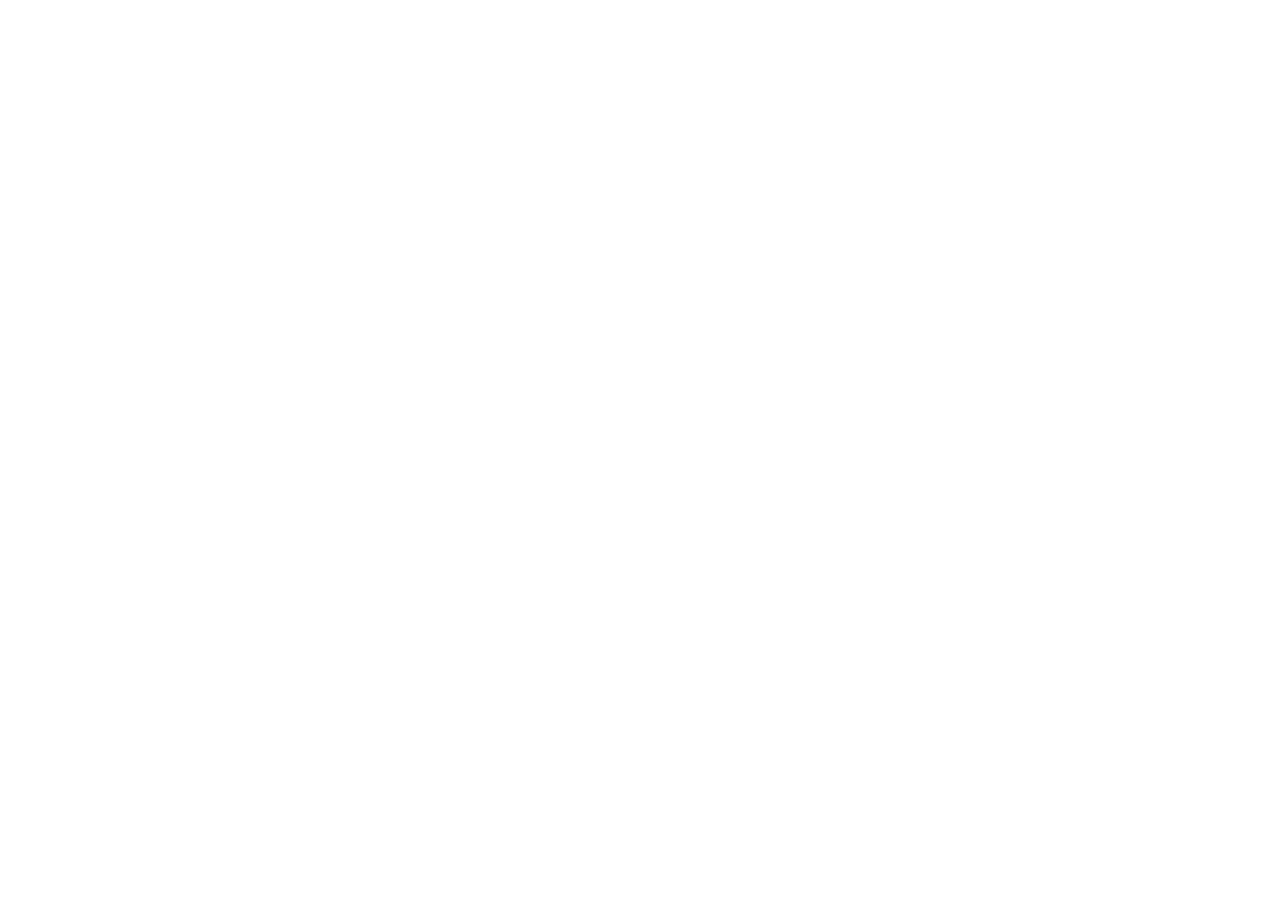
==== commit d1c60ca2: "change profile picture" ====
--- a/public/index.html
+++ b/public/index.html
@@ -1,11 +1 @@
-<!DOCTYPE html><html lang="en,pt"><head><meta charSet="utf-8"/><meta http-equiv="x-ua-compatible" content="ie=edge"/><meta name="viewport" content="width=device-width, initial-scale=1, shrink-to-fit=no"/><style data-href="/styles.aa8d46566e989501b32e.css" id="gatsby-global-css">@import url(https://fonts.googleapis.com/css2?family=Noto+Serif:wght@400;700&family=Source+Serif+Pro:wght@300;400;600&display=swap);
-/*!
- * Bootstrap v4.6.0 (https://getbootstrap.com/)
- * Copyright 2011-2021 The Bootstrap Authors
- * Copyright 2011-2021 Twitter, Inc.
- * Licensed under MIT (https://github.com/twbs/bootstrap/blob/main/LICENSE)
- */:root{--blue:#007bff;--indigo:#6610f2;--purple:#6f42c1;--pink:#e83e8c;--red:#dc3545;--orange:#fd7e14;--yellow:#ffc107;--green:#28a745;--teal:#20c997;--cyan:#17a2b8;--white:#fff;--gray:#6c757d;--gray-dark:#343a40;--primary:#007bff;--secondary:#6c757d;--success:#28a745;--info:#17a2b8;--warning:#ffc107;--danger:#dc3545;--light:#f8f9fa;--dark:#343a40;--breakpoint-xs:0;--breakpoint-sm:576px;--breakpoint-md:768px;--breakpoint-lg:992px;--breakpoint-xl:1200px;--font-family-sans-serif:-apple-system,BlinkMacSystemFont,"Segoe UI",Roboto,"Helvetica Neue",Arial,"Noto Sans","Liberation Sans",sans-serif,"Apple Color Emoji","Segoe UI Emoji","Segoe UI Symbol","Noto Color Emoji";--font-family-monospace:SFMono-Regular,Menlo,Monaco,Consolas,"Liberation Mono","Courier New",monospace}*,:after,:before{box-sizing:border-box}html{font-family:sans-serif;line-height:1.15;-webkit-text-size-adjust:100%;-webkit-tap-highlight-color:transparent}article,aside,figcaption,figure,footer,header,hgroup,main,nav,section{display:block}body{margin:0;font-family:-apple-system,BlinkMacSystemFont,Segoe UI,Roboto,Helvetica Neue,Arial,Noto Sans,Liberation Sans,sans-serif,Apple Color Emoji,Segoe UI Emoji,Segoe UI Symbol,Noto Color Emoji;font-size:1rem;font-weight:400;line-height:1.5;color:#212529;text-align:left;background-color:#fff}[tabindex="-1"]:focus:not(:focus-visible){outline:0!important}hr{box-sizing:content-box;height:0;overflow:visible}h1,h2,h3,h4,h5,h6{margin-top:0;margin-bottom:.5rem}p{margin-top:0;margin-bottom:1rem}abbr[data-original-title],abbr[title]{text-decoration:underline;-webkit-text-decoration:underline dotted;text-decoration:underline dotted;cursor:help;border-bottom:0;-webkit-text-decoration-skip-ink:none;text-decoration-skip-ink:none}address{font-style:normal;line-height:inherit}address,dl,ol,ul{margin-bottom:1rem}dl,ol,ul{margin-top:0}ol ol,ol ul,ul ol,ul ul{margin-bottom:0}dt{font-weight:700}dd{margin-bottom:.5rem;margin-left:0}blockquote{margin:0 0 1rem}b,strong{font-weight:bolder}small{font-size:80%}sub,sup{position:relative;font-size:75%;line-height:0;vertical-align:baseline}sub{bottom:-.25em}sup{top:-.5em}a{color:#007bff;text-decoration:none;background-color:transparent}a:hover{color:#0056b3;text-decoration:underline}a:not([href]):not([class]),a:not([href]):not([class]):hover{color:inherit;text-decoration:none}code,kbd,pre,samp{font-family:SFMono-Regular,Menlo,Monaco,Consolas,Liberation Mono,Courier New,monospace;font-size:1em}pre{margin-top:0;margin-bottom:1rem;overflow:auto;-ms-overflow-style:scrollbar}figure{margin:0 0 1rem}img{border-style:none}img,svg{vertical-align:middle}svg{overflow:hidden}table{border-collapse:collapse}caption{padding-top:.75rem;padding-bottom:.75rem;color:#6c757d;text-align:left;caption-side:bottom}th{text-align:inherit;text-align:-webkit-match-parent}label{display:inline-block;margin-bottom:.5rem}button{border-radius:0}button:focus:not(:focus-visible){outline:0}button,input,optgroup,select,textarea{margin:0;font-family:inherit;font-size:inherit;line-height:inherit}button,input{overflow:visible}button,select{text-transform:none}[role=button]{cursor:pointer}select{word-wrap:normal}[type=button],[type=reset],[type=submit],button{-webkit-appearance:button}[type=button]:not(:disabled),[type=reset]:not(:disabled),[type=submit]:not(:disabled),button:not(:disabled){cursor:pointer}[type=button]::-moz-focus-inner,[type=reset]::-moz-focus-inner,[type=submit]::-moz-focus-inner,button::-moz-focus-inner{padding:0;border-style:none}input[type=checkbox],input[type=radio]{box-sizing:border-box;padding:0}textarea{overflow:auto;resize:vertical}fieldset{min-width:0;padding:0;margin:0;border:0}legend{display:block;width:100%;max-width:100%;padding:0;margin-bottom:.5rem;font-size:1.5rem;line-height:inherit;color:inherit;white-space:normal}progress{vertical-align:baseline}[type=number]::-webkit-inner-spin-button,[type=number]::-webkit-outer-spin-button{height:auto}[type=search]{outline-offset:-2px;-webkit-appearance:none}[type=search]::-webkit-search-decoration{-webkit-appearance:none}::-webkit-file-upload-button{font:inherit;-webkit-appearance:button}output{display:inline-block}summary{display:list-item;cursor:pointer}template{display:none}[hidden]{display:none!important}.h1,.h2,.h3,.h4,.h5,.h6,h1,h2,h3,h4,h5,h6{margin-bottom:.5rem;font-weight:500;line-height:1.2}.h1,h1{font-size:2.5rem}.h2,h2{font-size:2rem}.h3,h3{font-size:1.75rem}.h4,h4{font-size:1.5rem}.h5,h5{font-size:1.25rem}.h6,h6{font-size:1rem}.lead{font-size:1.25rem;font-weight:300}.display-1{font-size:6rem}.display-1,.display-2{font-weight:300;line-height:1.2}.display-2{font-size:5.5rem}.display-3{font-size:4.5rem}.display-3,.display-4{font-weight:300;line-height:1.2}.display-4{font-size:3.5rem}hr{margin-top:1rem;margin-bottom:1rem;border:0;border-top:1px solid rgba(0,0,0,.1)}.small,small{font-size:80%;font-weight:400}.mark,mark{padding:.2em;background-color:#fcf8e3}.list-inline,.list-unstyled{padding-left:0;list-style:none}.list-inline-item{display:inline-block}.list-inline-item:not(:last-child){margin-right:.5rem}.initialism{font-size:90%;text-transform:uppercase}.blockquote{margin-bottom:1rem;font-size:1.25rem}.blockquote-footer{display:block;font-size:80%;color:#6c757d}.blockquote-footer:before{content:"\2014\A0"}.img-fluid,.img-thumbnail{max-width:100%;height:auto}.img-thumbnail{padding:.25rem;background-color:#fff;border:1px solid #dee2e6;border-radius:.25rem}.figure{display:inline-block}.figure-img{margin-bottom:.5rem;line-height:1}.figure-caption{font-size:90%;color:#6c757d}code{font-size:87.5%;color:#e83e8c;word-wrap:break-word}a>code{color:inherit}kbd{padding:.2rem .4rem;font-size:87.5%;color:#fff;background-color:#212529;border-radius:.2rem}kbd kbd{padding:0;font-size:100%;font-weight:700}pre{display:block;font-size:87.5%;color:#212529}pre code{font-size:inherit;color:inherit;word-break:normal}.pre-scrollable{max-height:340px;overflow-y:scroll}.container,.container-fluid,.container-lg,.container-md,.container-sm,.container-xl{width:100%;padding-right:15px;padding-left:15px;margin-right:auto;margin-left:auto}@media (min-width:576px){.container,.container-sm{max-width:540px}}@media (min-width:768px){.container,.container-md,.container-sm{max-width:720px}}@media (min-width:992px){.container,.container-lg,.container-md,.container-sm{max-width:960px}}@media (min-width:1200px){.container,.container-lg,.container-md,.container-sm,.container-xl{max-width:1140px}}.row{display:flex;flex-wrap:wrap;margin-right:-15px;margin-left:-15px}.no-gutters{margin-right:0;margin-left:0}.no-gutters>.col,.no-gutters>[class*=col-]{padding-right:0;padding-left:0}.col,.col-1,.col-2,.col-3,.col-4,.col-5,.col-6,.col-7,.col-8,.col-9,.col-10,.col-11,.col-12,.col-auto,.col-lg,.col-lg-1,.col-lg-2,.col-lg-3,.col-lg-4,.col-lg-5,.col-lg-6,.col-lg-7,.col-lg-8,.col-lg-9,.col-lg-10,.col-lg-11,.col-lg-12,.col-lg-auto,.col-md,.col-md-1,.col-md-2,.col-md-3,.col-md-4,.col-md-5,.col-md-6,.col-md-7,.col-md-8,.col-md-9,.col-md-10,.col-md-11,.col-md-12,.col-md-auto,.col-sm,.col-sm-1,.col-sm-2,.col-sm-3,.col-sm-4,.col-sm-5,.col-sm-6,.col-sm-7,.col-sm-8,.col-sm-9,.col-sm-10,.col-sm-11,.col-sm-12,.col-sm-auto,.col-xl,.col-xl-1,.col-xl-2,.col-xl-3,.col-xl-4,.col-xl-5,.col-xl-6,.col-xl-7,.col-xl-8,.col-xl-9,.col-xl-10,.col-xl-11,.col-xl-12,.col-xl-auto{position:relative;width:100%;padding-right:15px;padding-left:15px}.col{flex-basis:0;flex-grow:1;max-width:100%}.row-cols-1>*{flex:0 0 100%;max-width:100%}.row-cols-2>*{flex:0 0 50%;max-width:50%}.row-cols-3>*{flex:0 0 33.333333%;max-width:33.333333%}.row-cols-4>*{flex:0 0 25%;max-width:25%}.row-cols-5>*{flex:0 0 20%;max-width:20%}.row-cols-6>*{flex:0 0 16.666667%;max-width:16.666667%}.col-auto{flex:0 0 auto;width:auto;max-width:100%}.col-1{flex:0 0 8.333333%;max-width:8.333333%}.col-2{flex:0 0 16.666667%;max-width:16.666667%}.col-3{flex:0 0 25%;max-width:25%}.col-4{flex:0 0 33.333333%;max-width:33.333333%}.col-5{flex:0 0 41.666667%;max-width:41.666667%}.col-6{flex:0 0 50%;max-width:50%}.col-7{flex:0 0 58.333333%;max-width:58.333333%}.col-8{flex:0 0 66.666667%;max-width:66.666667%}.col-9{flex:0 0 75%;max-width:75%}.col-10{flex:0 0 83.333333%;max-width:83.333333%}.col-11{flex:0 0 91.666667%;max-width:91.666667%}.col-12{flex:0 0 100%;max-width:100%}.order-first{order:-1}.order-last{order:13}.order-0{order:0}.order-1{order:1}.order-2{order:2}.order-3{order:3}.order-4{order:4}.order-5{order:5}.order-6{order:6}.order-7{order:7}.order-8{order:8}.order-9{order:9}.order-10{order:10}.order-11{order:11}.order-12{order:12}.offset-1{margin-left:8.333333%}.offset-2{margin-left:16.666667%}.offset-3{margin-left:25%}.offset-4{margin-left:33.333333%}.offset-5{margin-left:41.666667%}.offset-6{margin-left:50%}.offset-7{margin-left:58.333333%}.offset-8{margin-left:66.666667%}.offset-9{margin-left:75%}.offset-10{margin-left:83.333333%}.offset-11{margin-left:91.666667%}@media (min-width:576px){.col-sm{flex-basis:0;flex-grow:1;max-width:100%}.row-cols-sm-1>*{flex:0 0 100%;max-width:100%}.row-cols-sm-2>*{flex:0 0 50%;max-width:50%}.row-cols-sm-3>*{flex:0 0 33.333333%;max-width:33.333333%}.row-cols-sm-4>*{flex:0 0 25%;max-width:25%}.row-cols-sm-5>*{flex:0 0 20%;max-width:20%}.row-cols-sm-6>*{flex:0 0 16.666667%;max-width:16.666667%}.col-sm-auto{flex:0 0 auto;width:auto;max-width:100%}.col-sm-1{flex:0 0 8.333333%;max-width:8.333333%}.col-sm-2{flex:0 0 16.666667%;max-width:16.666667%}.col-sm-3{flex:0 0 25%;max-width:25%}.col-sm-4{flex:0 0 33.333333%;max-width:33.333333%}.col-sm-5{flex:0 0 41.666667%;max-width:41.666667%}.col-sm-6{flex:0 0 50%;max-width:50%}.col-sm-7{flex:0 0 58.333333%;max-width:58.333333%}.col-sm-8{flex:0 0 66.666667%;max-width:66.666667%}.col-sm-9{flex:0 0 75%;max-width:75%}.col-sm-10{flex:0 0 83.333333%;max-width:83.333333%}.col-sm-11{flex:0 0 91.666667%;max-width:91.666667%}.col-sm-12{flex:0 0 100%;max-width:100%}.order-sm-first{order:-1}.order-sm-last{order:13}.order-sm-0{order:0}.order-sm-1{order:1}.order-sm-2{order:2}.order-sm-3{order:3}.order-sm-4{order:4}.order-sm-5{order:5}.order-sm-6{order:6}.order-sm-7{order:7}.order-sm-8{order:8}.order-sm-9{order:9}.order-sm-10{order:10}.order-sm-11{order:11}.order-sm-12{order:12}.offset-sm-0{margin-left:0}.offset-sm-1{margin-left:8.333333%}.offset-sm-2{margin-left:16.666667%}.offset-sm-3{margin-left:25%}.offset-sm-4{margin-left:33.333333%}.offset-sm-5{margin-left:41.666667%}.offset-sm-6{margin-left:50%}.offset-sm-7{margin-left:58.333333%}.offset-sm-8{margin-left:66.666667%}.offset-sm-9{margin-left:75%}.offset-sm-10{margin-left:83.333333%}.offset-sm-11{margin-left:91.666667%}}@media (min-width:768px){.col-md{flex-basis:0;flex-grow:1;max-width:100%}.row-cols-md-1>*{flex:0 0 100%;max-width:100%}.row-cols-md-2>*{flex:0 0 50%;max-width:50%}.row-cols-md-3>*{flex:0 0 33.333333%;max-width:33.333333%}.row-cols-md-4>*{flex:0 0 25%;max-width:25%}.row-cols-md-5>*{flex:0 0 20%;max-width:20%}.row-cols-md-6>*{flex:0 0 16.666667%;max-width:16.666667%}.col-md-auto{flex:0 0 auto;width:auto;max-width:100%}.col-md-1{flex:0 0 8.333333%;max-width:8.333333%}.col-md-2{flex:0 0 16.666667%;max-width:16.666667%}.col-md-3{flex:0 0 25%;max-width:25%}.col-md-4{flex:0 0 33.333333%;max-width:33.333333%}.col-md-5{flex:0 0 41.666667%;max-width:41.666667%}.col-md-6{flex:0 0 50%;max-width:50%}.col-md-7{flex:0 0 58.333333%;max-width:58.333333%}.col-md-8{flex:0 0 66.666667%;max-width:66.666667%}.col-md-9{flex:0 0 75%;max-width:75%}.col-md-10{flex:0 0 83.333333%;max-width:83.333333%}.col-md-11{flex:0 0 91.666667%;max-width:91.666667%}.col-md-12{flex:0 0 100%;max-width:100%}.order-md-first{order:-1}.order-md-last{order:13}.order-md-0{order:0}.order-md-1{order:1}.order-md-2{order:2}.order-md-3{order:3}.order-md-4{order:4}.order-md-5{order:5}.order-md-6{order:6}.order-md-7{order:7}.order-md-8{order:8}.order-md-9{order:9}.order-md-10{order:10}.order-md-11{order:11}.order-md-12{order:12}.offset-md-0{margin-left:0}.offset-md-1{margin-left:8.333333%}.offset-md-2{margin-left:16.666667%}.offset-md-3{margin-left:25%}.offset-md-4{margin-left:33.333333%}.offset-md-5{margin-left:41.666667%}.offset-md-6{margin-left:50%}.offset-md-7{margin-left:58.333333%}.offset-md-8{margin-left:66.666667%}.offset-md-9{margin-left:75%}.offset-md-10{margin-left:83.333333%}.offset-md-11{margin-left:91.666667%}}@media (min-width:992px){.col-lg{flex-basis:0;flex-grow:1;max-width:100%}.row-cols-lg-1>*{flex:0 0 100%;max-width:100%}.row-cols-lg-2>*{flex:0 0 50%;max-width:50%}.row-cols-lg-3>*{flex:0 0 33.333333%;max-width:33.333333%}.row-cols-lg-4>*{flex:0 0 25%;max-width:25%}.row-cols-lg-5>*{flex:0 0 20%;max-width:20%}.row-cols-lg-6>*{flex:0 0 16.666667%;max-width:16.666667%}.col-lg-auto{flex:0 0 auto;width:auto;max-width:100%}.col-lg-1{flex:0 0 8.333333%;max-width:8.333333%}.col-lg-2{flex:0 0 16.666667%;max-width:16.666667%}.col-lg-3{flex:0 0 25%;max-width:25%}.col-lg-4{flex:0 0 33.333333%;max-width:33.333333%}.col-lg-5{flex:0 0 41.666667%;max-width:41.666667%}.col-lg-6{flex:0 0 50%;max-width:50%}.col-lg-7{flex:0 0 58.333333%;max-width:58.333333%}.col-lg-8{flex:0 0 66.666667%;max-width:66.666667%}.col-lg-9{flex:0 0 75%;max-width:75%}.col-lg-10{flex:0 0 83.333333%;max-width:83.333333%}.col-lg-11{flex:0 0 91.666667%;max-width:91.666667%}.col-lg-12{flex:0 0 100%;max-width:100%}.order-lg-first{order:-1}.order-lg-last{order:13}.order-lg-0{order:0}.order-lg-1{order:1}.order-lg-2{order:2}.order-lg-3{order:3}.order-lg-4{order:4}.order-lg-5{order:5}.order-lg-6{order:6}.order-lg-7{order:7}.order-lg-8{order:8}.order-lg-9{order:9}.order-lg-10{order:10}.order-lg-11{order:11}.order-lg-12{order:12}.offset-lg-0{margin-left:0}.offset-lg-1{margin-left:8.333333%}.offset-lg-2{margin-left:16.666667%}.offset-lg-3{margin-left:25%}.offset-lg-4{margin-left:33.333333%}.offset-lg-5{margin-left:41.666667%}.offset-lg-6{margin-left:50%}.offset-lg-7{margin-left:58.333333%}.offset-lg-8{margin-left:66.666667%}.offset-lg-9{margin-left:75%}.offset-lg-10{margin-left:83.333333%}.offset-lg-11{margin-left:91.666667%}}@media (min-width:1200px){.col-xl{flex-basis:0;flex-grow:1;max-width:100%}.row-cols-xl-1>*{flex:0 0 100%;max-width:100%}.row-cols-xl-2>*{flex:0 0 50%;max-width:50%}.row-cols-xl-3>*{flex:0 0 33.333333%;max-width:33.333333%}.row-cols-xl-4>*{flex:0 0 25%;max-width:25%}.row-cols-xl-5>*{flex:0 0 20%;max-width:20%}.row-cols-xl-6>*{flex:0 0 16.666667%;max-width:16.666667%}.col-xl-auto{flex:0 0 auto;width:auto;max-width:100%}.col-xl-1{flex:0 0 8.333333%;max-width:8.333333%}.col-xl-2{flex:0 0 16.666667%;max-width:16.666667%}.col-xl-3{flex:0 0 25%;max-width:25%}.col-xl-4{flex:0 0 33.333333%;max-width:33.333333%}.col-xl-5{flex:0 0 41.666667%;max-width:41.666667%}.col-xl-6{flex:0 0 50%;max-width:50%}.col-xl-7{flex:0 0 58.333333%;max-width:58.333333%}.col-xl-8{flex:0 0 66.666667%;max-width:66.666667%}.col-xl-9{flex:0 0 75%;max-width:75%}.col-xl-10{flex:0 0 83.333333%;max-width:83.333333%}.col-xl-11{flex:0 0 91.666667%;max-width:91.666667%}.col-xl-12{flex:0 0 100%;max-width:100%}.order-xl-first{order:-1}.order-xl-last{order:13}.order-xl-0{order:0}.order-xl-1{order:1}.order-xl-2{order:2}.order-xl-3{order:3}.order-xl-4{order:4}.order-xl-5{order:5}.order-xl-6{order:6}.order-xl-7{order:7}.order-xl-8{order:8}.order-xl-9{order:9}.order-xl-10{order:10}.order-xl-11{order:11}.order-xl-12{order:12}.offset-xl-0{margin-left:0}.offset-xl-1{margin-left:8.333333%}.offset-xl-2{margin-left:16.666667%}.offset-xl-3{margin-left:25%}.offset-xl-4{margin-left:33.333333%}.offset-xl-5{margin-left:41.666667%}.offset-xl-6{margin-left:50%}.offset-xl-7{margin-left:58.333333%}.offset-xl-8{margin-left:66.666667%}.offset-xl-9{margin-left:75%}.offset-xl-10{margin-left:83.333333%}.offset-xl-11{margin-left:91.666667%}}.table{width:100%;margin-bottom:1rem;color:#212529}.table td,.table th{padding:.75rem;vertical-align:top;border-top:1px solid #dee2e6}.table thead th{vertical-align:bottom;border-bottom:2px solid #dee2e6}.table tbody+tbody{border-top:2px solid #dee2e6}.table-sm td,.table-sm th{padding:.3rem}.table-bordered,.table-bordered td,.table-bordered th{border:1px solid #dee2e6}.table-bordered thead td,.table-bordered thead th{border-bottom-width:2px}.table-borderless tbody+tbody,.table-borderless td,.table-borderless th,.table-borderless thead th{border:0}.table-striped tbody tr:nth-of-type(odd){background-color:rgba(0,0,0,.05)}.table-hover tbody tr:hover{color:#212529;background-color:rgba(0,0,0,.075)}.table-primary,.table-primary>td,.table-primary>th{background-color:#b8daff}.table-primary tbody+tbody,.table-primary td,.table-primary th,.table-primary thead th{border-color:#7abaff}.table-hover .table-primary:hover,.table-hover .table-primary:hover>td,.table-hover .table-primary:hover>th{background-color:#9fcdff}.table-secondary,.table-secondary>td,.table-secondary>th{background-color:#d6d8db}.table-secondary tbody+tbody,.table-secondary td,.table-secondary th,.table-secondary thead th{border-color:#b3b7bb}.table-hover .table-secondary:hover,.table-hover .table-secondary:hover>td,.table-hover .table-secondary:hover>th{background-color:#c8cbcf}.table-success,.table-success>td,.table-success>th{background-color:#c3e6cb}.table-success tbody+tbody,.table-success td,.table-success th,.table-success thead th{border-color:#8fd19e}.table-hover .table-success:hover,.table-hover .table-success:hover>td,.table-hover .table-success:hover>th{background-color:#b1dfbb}.table-info,.table-info>td,.table-info>th{background-color:#bee5eb}.table-info tbody+tbody,.table-info td,.table-info th,.table-info thead th{border-color:#86cfda}.table-hover .table-info:hover,.table-hover .table-info:hover>td,.table-hover .table-info:hover>th{background-color:#abdde5}.table-warning,.table-warning>td,.table-warning>th{background-color:#ffeeba}.table-warning tbody+tbody,.table-warning td,.table-warning th,.table-warning thead th{border-color:#ffdf7e}.table-hover .table-warning:hover,.table-hover .table-warning:hover>td,.table-hover .table-warning:hover>th{background-color:#ffe8a1}.table-danger,.table-danger>td,.table-danger>th{background-color:#f5c6cb}.table-danger tbody+tbody,.table-danger td,.table-danger th,.table-danger thead th{border-color:#ed969e}.table-hover .table-danger:hover,.table-hover .table-danger:hover>td,.table-hover .table-danger:hover>th{background-color:#f1b0b7}.table-light,.table-light>td,.table-light>th{background-color:#fdfdfe}.table-light tbody+tbody,.table-light td,.table-light th,.table-light thead th{border-color:#fbfcfc}.table-hover .table-light:hover,.table-hover .table-light:hover>td,.table-hover .table-light:hover>th{background-color:#ececf6}.table-dark,.table-dark>td,.table-dark>th{background-color:#c6c8ca}.table-dark tbody+tbody,.table-dark td,.table-dark th,.table-dark thead th{border-color:#95999c}.table-hover .table-dark:hover,.table-hover .table-dark:hover>td,.table-hover .table-dark:hover>th{background-color:#b9bbbe}.table-active,.table-active>td,.table-active>th,.table-hover .table-active:hover,.table-hover .table-active:hover>td,.table-hover .table-active:hover>th{background-color:rgba(0,0,0,.075)}.table .thead-dark th{color:#fff;background-color:#343a40;border-color:#454d55}.table .thead-light th{color:#495057;background-color:#e9ecef;border-color:#dee2e6}.table-dark{color:#fff;background-color:#343a40}.table-dark td,.table-dark th,.table-dark thead th{border-color:#454d55}.table-dark.table-bordered{border:0}.table-dark.table-striped tbody tr:nth-of-type(odd){background-color:hsla(0,0%,100%,.05)}.table-dark.table-hover tbody tr:hover{color:#fff;background-color:hsla(0,0%,100%,.075)}@media (max-width:575.98px){.table-responsive-sm{display:block;width:100%;overflow-x:auto;-webkit-overflow-scrolling:touch}.table-responsive-sm>.table-bordered{border:0}}@media (max-width:767.98px){.table-responsive-md{display:block;width:100%;overflow-x:auto;-webkit-overflow-scrolling:touch}.table-responsive-md>.table-bordered{border:0}}@media (max-width:991.98px){.table-responsive-lg{display:block;width:100%;overflow-x:auto;-webkit-overflow-scrolling:touch}.table-responsive-lg>.table-bordered{border:0}}@media (max-width:1199.98px){.table-responsive-xl{display:block;width:100%;overflow-x:auto;-webkit-overflow-scrolling:touch}.table-responsive-xl>.table-bordered{border:0}}.table-responsive{display:block;width:100%;overflow-x:auto;-webkit-overflow-scrolling:touch}.table-responsive>.table-bordered{border:0}.form-control{display:block;width:100%;height:calc(1.5em + .75rem + 2px);padding:.375rem .75rem;font-size:1rem;font-weight:400;line-height:1.5;color:#495057;background-color:#fff;background-clip:padding-box;border:1px solid #ced4da;border-radius:.25rem;transition:border-color .15s ease-in-out,box-shadow .15s ease-in-out}@media (prefers-reduced-motion:reduce){.form-control{transition:none}}.form-control::-ms-expand{background-color:transparent;border:0}.form-control:-moz-focusring{color:transparent;text-shadow:0 0 0 #495057}.form-control:focus{color:#495057;background-color:#fff;border-color:#80bdff;outline:0;box-shadow:0 0 0 .2rem rgba(0,123,255,.25)}.form-control::-webkit-input-placeholder{color:#6c757d;opacity:1}.form-control:-ms-input-placeholder{color:#6c757d;opacity:1}.form-control::placeholder{color:#6c757d;opacity:1}.form-control:disabled,.form-control[readonly]{background-color:#e9ecef;opacity:1}input[type=date].form-control,input[type=datetime-local].form-control,input[type=month].form-control,input[type=time].form-control{-webkit-appearance:none;appearance:none}select.form-control:focus::-ms-value{color:#495057;background-color:#fff}.form-control-file,.form-control-range{display:block;width:100%}.col-form-label{padding-top:calc(.375rem + 1px);padding-bottom:calc(.375rem + 1px);margin-bottom:0;font-size:inherit;line-height:1.5}.col-form-label-lg{padding-top:calc(.5rem + 1px);padding-bottom:calc(.5rem + 1px);font-size:1.25rem;line-height:1.5}.col-form-label-sm{padding-top:calc(.25rem + 1px);padding-bottom:calc(.25rem + 1px);font-size:.875rem;line-height:1.5}.form-control-plaintext{display:block;width:100%;padding:.375rem 0;margin-bottom:0;font-size:1rem;line-height:1.5;color:#212529;background-color:transparent;border:solid transparent;border-width:1px 0}.form-control-plaintext.form-control-lg,.form-control-plaintext.form-control-sm{padding-right:0;padding-left:0}.form-control-sm{height:calc(1.5em + .5rem + 2px);padding:.25rem .5rem;font-size:.875rem;line-height:1.5;border-radius:.2rem}.form-control-lg{height:calc(1.5em + 1rem + 2px);padding:.5rem 1rem;font-size:1.25rem;line-height:1.5;border-radius:.3rem}select.form-control[multiple],select.form-control[size],textarea.form-control{height:auto}.form-group{margin-bottom:1rem}.form-text{display:block;margin-top:.25rem}.form-row{display:flex;flex-wrap:wrap;margin-right:-5px;margin-left:-5px}.form-row>.col,.form-row>[class*=col-]{padding-right:5px;padding-left:5px}.form-check{position:relative;display:block;padding-left:1.25rem}.form-check-input{position:absolute;margin-top:.3rem;margin-left:-1.25rem}.form-check-input:disabled~.form-check-label,.form-check-input[disabled]~.form-check-label{color:#6c757d}.form-check-label{margin-bottom:0}.form-check-inline{display:inline-flex;align-items:center;padding-left:0;margin-right:.75rem}.form-check-inline .form-check-input{position:static;margin-top:0;margin-right:.3125rem;margin-left:0}.valid-feedback{display:none;width:100%;margin-top:.25rem;font-size:80%;color:#28a745}.valid-tooltip{position:absolute;top:100%;left:0;z-index:5;display:none;max-width:100%;padding:.25rem .5rem;margin-top:.1rem;font-size:.875rem;line-height:1.5;color:#fff;background-color:rgba(40,167,69,.9);border-radius:.25rem}.form-row>.col>.valid-tooltip,.form-row>[class*=col-]>.valid-tooltip{left:5px}.is-valid~.valid-feedback,.is-valid~.valid-tooltip,.was-validated :valid~.valid-feedback,.was-validated :valid~.valid-tooltip{display:block}.form-control.is-valid,.was-validated .form-control:valid{border-color:#28a745;padding-right:calc(1.5em + .75rem);background-image:url("data:image/svg+xml;charset=utf-8,%3Csvg xmlns='http://www.w3.org/2000/svg' width='8' height='8' viewBox='0 0 8 8'%3E%3Cpath fill='%2328a745' d='M2.3 6.73L.6 4.53c-.4-1.04.46-1.4 1.1-.8l1.1 1.4 3.4-3.8c.6-.63 1.6-.27 1.2.7l-4 4.6c-.43.5-.8.4-1.1.1z'/%3E%3C/svg%3E");background-repeat:no-repeat;background-position:right calc(.375em + .1875rem) center;background-size:calc(.75em + .375rem) calc(.75em + .375rem)}.form-control.is-valid:focus,.was-validated .form-control:valid:focus{border-color:#28a745;box-shadow:0 0 0 .2rem rgba(40,167,69,.25)}.was-validated textarea.form-control:valid,textarea.form-control.is-valid{padding-right:calc(1.5em + .75rem);background-position:top calc(.375em + .1875rem) right calc(.375em + .1875rem)}.custom-select.is-valid,.was-validated .custom-select:valid{border-color:#28a745;padding-right:calc(.75em + 2.3125rem);background:url("data:image/svg+xml;charset=utf-8,%3Csvg xmlns='http://www.w3.org/2000/svg' width='4' height='5' viewBox='0 0 4 5'%3E%3Cpath fill='%23343a40' d='M2 0L0 2h4zm0 5L0 3h4z'/%3E%3C/svg%3E") right .75rem center/8px 10px no-repeat,#fff url("data:image/svg+xml;charset=utf-8,%3Csvg xmlns='http://www.w3.org/2000/svg' width='8' height='8' viewBox='0 0 8 8'%3E%3Cpath fill='%2328a745' d='M2.3 6.73L.6 4.53c-.4-1.04.46-1.4 1.1-.8l1.1 1.4 3.4-3.8c.6-.63 1.6-.27 1.2.7l-4 4.6c-.43.5-.8.4-1.1.1z'/%3E%3C/svg%3E") center right 1.75rem/calc(.75em + .375rem) calc(.75em + .375rem) no-repeat}.custom-select.is-valid:focus,.was-validated .custom-select:valid:focus{border-color:#28a745;box-shadow:0 0 0 .2rem rgba(40,167,69,.25)}.form-check-input.is-valid~.form-check-label,.was-validated .form-check-input:valid~.form-check-label{color:#28a745}.form-check-input.is-valid~.valid-feedback,.form-check-input.is-valid~.valid-tooltip,.was-validated .form-check-input:valid~.valid-feedback,.was-validated .form-check-input:valid~.valid-tooltip{display:block}.custom-control-input.is-valid~.custom-control-label,.was-validated .custom-control-input:valid~.custom-control-label{color:#28a745}.custom-control-input.is-valid~.custom-control-label:before,.was-validated .custom-control-input:valid~.custom-control-label:before{border-color:#28a745}.custom-control-input.is-valid:checked~.custom-control-label:before,.was-validated .custom-control-input:valid:checked~.custom-control-label:before{border-color:#34ce57;background-color:#34ce57}.custom-control-input.is-valid:focus~.custom-control-label:before,.was-validated .custom-control-input:valid:focus~.custom-control-label:before{box-shadow:0 0 0 .2rem rgba(40,167,69,.25)}.custom-control-input.is-valid:focus:not(:checked)~.custom-control-label:before,.custom-file-input.is-valid~.custom-file-label,.was-validated .custom-control-input:valid:focus:not(:checked)~.custom-control-label:before,.was-validated .custom-file-input:valid~.custom-file-label{border-color:#28a745}.custom-file-input.is-valid:focus~.custom-file-label,.was-validated .custom-file-input:valid:focus~.custom-file-label{border-color:#28a745;box-shadow:0 0 0 .2rem rgba(40,167,69,.25)}.invalid-feedback{display:none;width:100%;margin-top:.25rem;font-size:80%;color:#dc3545}.invalid-tooltip{position:absolute;top:100%;left:0;z-index:5;display:none;max-width:100%;padding:.25rem .5rem;margin-top:.1rem;font-size:.875rem;line-height:1.5;color:#fff;background-color:rgba(220,53,69,.9);border-radius:.25rem}.form-row>.col>.invalid-tooltip,.form-row>[class*=col-]>.invalid-tooltip{left:5px}.is-invalid~.invalid-feedback,.is-invalid~.invalid-tooltip,.was-validated :invalid~.invalid-feedback,.was-validated :invalid~.invalid-tooltip{display:block}.form-control.is-invalid,.was-validated .form-control:invalid{border-color:#dc3545;padding-right:calc(1.5em + .75rem);background-image:url("data:image/svg+xml;charset=utf-8,%3Csvg xmlns='http://www.w3.org/2000/svg' width='12' height='12' fill='none' stroke='%23dc3545' viewBox='0 0 12 12'%3E%3Ccircle cx='6' cy='6' r='4.5'/%3E%3Cpath stroke-linejoin='round' d='M5.8 3.6h.4L6 6.5z'/%3E%3Ccircle cx='6' cy='8.2' r='.6' fill='%23dc3545' stroke='none'/%3E%3C/svg%3E");background-repeat:no-repeat;background-position:right calc(.375em + .1875rem) center;background-size:calc(.75em + .375rem) calc(.75em + .375rem)}.form-control.is-invalid:focus,.was-validated .form-control:invalid:focus{border-color:#dc3545;box-shadow:0 0 0 .2rem rgba(220,53,69,.25)}.was-validated textarea.form-control:invalid,textarea.form-control.is-invalid{padding-right:calc(1.5em + .75rem);background-position:top calc(.375em + .1875rem) right calc(.375em + .1875rem)}.custom-select.is-invalid,.was-validated .custom-select:invalid{border-color:#dc3545;padding-right:calc(.75em + 2.3125rem);background:url("data:image/svg+xml;charset=utf-8,%3Csvg xmlns='http://www.w3.org/2000/svg' width='4' height='5' viewBox='0 0 4 5'%3E%3Cpath fill='%23343a40' d='M2 0L0 2h4zm0 5L0 3h4z'/%3E%3C/svg%3E") right .75rem center/8px 10px no-repeat,#fff url("data:image/svg+xml;charset=utf-8,%3Csvg xmlns='http://www.w3.org/2000/svg' width='12' height='12' fill='none' stroke='%23dc3545' viewBox='0 0 12 12'%3E%3Ccircle cx='6' cy='6' r='4.5'/%3E%3Cpath stroke-linejoin='round' d='M5.8 3.6h.4L6 6.5z'/%3E%3Ccircle cx='6' cy='8.2' r='.6' fill='%23dc3545' stroke='none'/%3E%3C/svg%3E") center right 1.75rem/calc(.75em + .375rem) calc(.75em + .375rem) no-repeat}.custom-select.is-invalid:focus,.was-validated .custom-select:invalid:focus{border-color:#dc3545;box-shadow:0 0 0 .2rem rgba(220,53,69,.25)}.form-check-input.is-invalid~.form-check-label,.was-validated .form-check-input:invalid~.form-check-label{color:#dc3545}.form-check-input.is-invalid~.invalid-feedback,.form-check-input.is-invalid~.invalid-tooltip,.was-validated .form-check-input:invalid~.invalid-feedback,.was-validated .form-check-input:invalid~.invalid-tooltip{display:block}.custom-control-input.is-invalid~.custom-control-label,.was-validated .custom-control-input:invalid~.custom-control-label{color:#dc3545}.custom-control-input.is-invalid~.custom-control-label:before,.was-validated .custom-control-input:invalid~.custom-control-label:before{border-color:#dc3545}.custom-control-input.is-invalid:checked~.custom-control-label:before,.was-validated .custom-control-input:invalid:checked~.custom-control-label:before{border-color:#e4606d;background-color:#e4606d}.custom-control-input.is-invalid:focus~.custom-control-label:before,.was-validated .custom-control-input:invalid:focus~.custom-control-label:before{box-shadow:0 0 0 .2rem rgba(220,53,69,.25)}.custom-control-input.is-invalid:focus:not(:checked)~.custom-control-label:before,.custom-file-input.is-invalid~.custom-file-label,.was-validated .custom-control-input:invalid:focus:not(:checked)~.custom-control-label:before,.was-validated .custom-file-input:invalid~.custom-file-label{border-color:#dc3545}.custom-file-input.is-invalid:focus~.custom-file-label,.was-validated .custom-file-input:invalid:focus~.custom-file-label{border-color:#dc3545;box-shadow:0 0 0 .2rem rgba(220,53,69,.25)}.form-inline{display:flex;flex-flow:row wrap;align-items:center}.form-inline .form-check{width:100%}@media (min-width:576px){.form-inline label{justify-content:center}.form-inline .form-group,.form-inline label{display:flex;align-items:center;margin-bottom:0}.form-inline .form-group{flex:0 0 auto;flex-flow:row wrap}.form-inline .form-control{display:inline-block;width:auto;vertical-align:middle}.form-inline .form-control-plaintext{display:inline-block}.form-inline .custom-select,.form-inline .input-group{width:auto}.form-inline .form-check{display:flex;align-items:center;justify-content:center;width:auto;padding-left:0}.form-inline .form-check-input{position:relative;flex-shrink:0;margin-top:0;margin-right:.25rem;margin-left:0}.form-inline .custom-control{align-items:center;justify-content:center}.form-inline .custom-control-label{margin-bottom:0}}.btn{display:inline-block;font-weight:400;color:#212529;text-align:center;vertical-align:middle;-webkit-user-select:none;-ms-user-select:none;user-select:none;background-color:transparent;border:1px solid transparent;padding:.375rem .75rem;font-size:1rem;line-height:1.5;border-radius:.25rem;transition:color .15s ease-in-out,background-color .15s ease-in-out,border-color .15s ease-in-out,box-shadow .15s ease-in-out}@media (prefers-reduced-motion:reduce){.btn{transition:none}}.btn:hover{color:#212529;text-decoration:none}.btn.focus,.btn:focus{outline:0;box-shadow:0 0 0 .2rem rgba(0,123,255,.25)}.btn.disabled,.btn:disabled{opacity:.65}.btn:not(:disabled):not(.disabled){cursor:pointer}a.btn.disabled,fieldset:disabled a.btn{pointer-events:none}.btn-primary{color:#fff;background-color:#007bff;border-color:#007bff}.btn-primary.focus,.btn-primary:focus,.btn-primary:hover{color:#fff;background-color:#0069d9;border-color:#0062cc}.btn-primary.focus,.btn-primary:focus{box-shadow:0 0 0 .2rem rgba(38,143,255,.5)}.btn-primary.disabled,.btn-primary:disabled{color:#fff;background-color:#007bff;border-color:#007bff}.btn-primary:not(:disabled):not(.disabled).active,.btn-primary:not(:disabled):not(.disabled):active,.show>.btn-primary.dropdown-toggle{color:#fff;background-color:#0062cc;border-color:#005cbf}.btn-primary:not(:disabled):not(.disabled).active:focus,.btn-primary:not(:disabled):not(.disabled):active:focus,.show>.btn-primary.dropdown-toggle:focus{box-shadow:0 0 0 .2rem rgba(38,143,255,.5)}.btn-secondary{color:#fff;background-color:#6c757d;border-color:#6c757d}.btn-secondary.focus,.btn-secondary:focus,.btn-secondary:hover{color:#fff;background-color:#5a6268;border-color:#545b62}.btn-secondary.focus,.btn-secondary:focus{box-shadow:0 0 0 .2rem rgba(130,138,145,.5)}.btn-secondary.disabled,.btn-secondary:disabled{color:#fff;background-color:#6c757d;border-color:#6c757d}.btn-secondary:not(:disabled):not(.disabled).active,.btn-secondary:not(:disabled):not(.disabled):active,.show>.btn-secondary.dropdown-toggle{color:#fff;background-color:#545b62;border-color:#4e555b}.btn-secondary:not(:disabled):not(.disabled).active:focus,.btn-secondary:not(:disabled):not(.disabled):active:focus,.show>.btn-secondary.dropdown-toggle:focus{box-shadow:0 0 0 .2rem rgba(130,138,145,.5)}.btn-success{color:#fff;background-color:#28a745;border-color:#28a745}.btn-success.focus,.btn-success:focus,.btn-success:hover{color:#fff;background-color:#218838;border-color:#1e7e34}.btn-success.focus,.btn-success:focus{box-shadow:0 0 0 .2rem rgba(72,180,97,.5)}.btn-success.disabled,.btn-success:disabled{color:#fff;background-color:#28a745;border-color:#28a745}.btn-success:not(:disabled):not(.disabled).active,.btn-success:not(:disabled):not(.disabled):active,.show>.btn-success.dropdown-toggle{color:#fff;background-color:#1e7e34;border-color:#1c7430}.btn-success:not(:disabled):not(.disabled).active:focus,.btn-success:not(:disabled):not(.disabled):active:focus,.show>.btn-success.dropdown-toggle:focus{box-shadow:0 0 0 .2rem rgba(72,180,97,.5)}.btn-info{color:#fff;background-color:#17a2b8;border-color:#17a2b8}.btn-info.focus,.btn-info:focus,.btn-info:hover{color:#fff;background-color:#138496;border-color:#117a8b}.btn-info.focus,.btn-info:focus{box-shadow:0 0 0 .2rem rgba(58,176,195,.5)}.btn-info.disabled,.btn-info:disabled{color:#fff;background-color:#17a2b8;border-color:#17a2b8}.btn-info:not(:disabled):not(.disabled).active,.btn-info:not(:disabled):not(.disabled):active,.show>.btn-info.dropdown-toggle{color:#fff;background-color:#117a8b;border-color:#10707f}.btn-info:not(:disabled):not(.disabled).active:focus,.btn-info:not(:disabled):not(.disabled):active:focus,.show>.btn-info.dropdown-toggle:focus{box-shadow:0 0 0 .2rem rgba(58,176,195,.5)}.btn-warning{color:#212529;background-color:#ffc107;border-color:#ffc107}.btn-warning.focus,.btn-warning:focus,.btn-warning:hover{color:#212529;background-color:#e0a800;border-color:#d39e00}.btn-warning.focus,.btn-warning:focus{box-shadow:0 0 0 .2rem rgba(222,170,12,.5)}.btn-warning.disabled,.btn-warning:disabled{color:#212529;background-color:#ffc107;border-color:#ffc107}.btn-warning:not(:disabled):not(.disabled).active,.btn-warning:not(:disabled):not(.disabled):active,.show>.btn-warning.dropdown-toggle{color:#212529;background-color:#d39e00;border-color:#c69500}.btn-warning:not(:disabled):not(.disabled).active:focus,.btn-warning:not(:disabled):not(.disabled):active:focus,.show>.btn-warning.dropdown-toggle:focus{box-shadow:0 0 0 .2rem rgba(222,170,12,.5)}.btn-danger{color:#fff;background-color:#dc3545;border-color:#dc3545}.btn-danger.focus,.btn-danger:focus,.btn-danger:hover{color:#fff;background-color:#c82333;border-color:#bd2130}.btn-danger.focus,.btn-danger:focus{box-shadow:0 0 0 .2rem rgba(225,83,97,.5)}.btn-danger.disabled,.btn-danger:disabled{color:#fff;background-color:#dc3545;border-color:#dc3545}.btn-danger:not(:disabled):not(.disabled).active,.btn-danger:not(:disabled):not(.disabled):active,.show>.btn-danger.dropdown-toggle{color:#fff;background-color:#bd2130;border-color:#b21f2d}.btn-danger:not(:disabled):not(.disabled).active:focus,.btn-danger:not(:disabled):not(.disabled):active:focus,.show>.btn-danger.dropdown-toggle:focus{box-shadow:0 0 0 .2rem rgba(225,83,97,.5)}.btn-light{color:#212529;background-color:#f8f9fa;border-color:#f8f9fa}.btn-light.focus,.btn-light:focus,.btn-light:hover{color:#212529;background-color:#e2e6ea;border-color:#dae0e5}.btn-light.focus,.btn-light:focus{box-shadow:0 0 0 .2rem rgba(216,217,219,.5)}.btn-light.disabled,.btn-light:disabled{color:#212529;background-color:#f8f9fa;border-color:#f8f9fa}.btn-light:not(:disabled):not(.disabled).active,.btn-light:not(:disabled):not(.disabled):active,.show>.btn-light.dropdown-toggle{color:#212529;background-color:#dae0e5;border-color:#d3d9df}.btn-light:not(:disabled):not(.disabled).active:focus,.btn-light:not(:disabled):not(.disabled):active:focus,.show>.btn-light.dropdown-toggle:focus{box-shadow:0 0 0 .2rem rgba(216,217,219,.5)}.btn-dark{color:#fff;background-color:#343a40;border-color:#343a40}.btn-dark.focus,.btn-dark:focus,.btn-dark:hover{color:#fff;background-color:#23272b;border-color:#1d2124}.btn-dark.focus,.btn-dark:focus{box-shadow:0 0 0 .2rem rgba(82,88,93,.5)}.btn-dark.disabled,.btn-dark:disabled{color:#fff;background-color:#343a40;border-color:#343a40}.btn-dark:not(:disabled):not(.disabled).active,.btn-dark:not(:disabled):not(.disabled):active,.show>.btn-dark.dropdown-toggle{color:#fff;background-color:#1d2124;border-color:#171a1d}.btn-dark:not(:disabled):not(.disabled).active:focus,.btn-dark:not(:disabled):not(.disabled):active:focus,.show>.btn-dark.dropdown-toggle:focus{box-shadow:0 0 0 .2rem rgba(82,88,93,.5)}.btn-outline-primary{color:#007bff;border-color:#007bff}.btn-outline-primary:hover{color:#fff;background-color:#007bff;border-color:#007bff}.btn-outline-primary.focus,.btn-outline-primary:focus{box-shadow:0 0 0 .2rem rgba(0,123,255,.5)}.btn-outline-primary.disabled,.btn-outline-primary:disabled{color:#007bff;background-color:transparent}.btn-outline-primary:not(:disabled):not(.disabled).active,.btn-outline-primary:not(:disabled):not(.disabled):active,.show>.btn-outline-primary.dropdown-toggle{color:#fff;background-color:#007bff;border-color:#007bff}.btn-outline-primary:not(:disabled):not(.disabled).active:focus,.btn-outline-primary:not(:disabled):not(.disabled):active:focus,.show>.btn-outline-primary.dropdown-toggle:focus{box-shadow:0 0 0 .2rem rgba(0,123,255,.5)}.btn-outline-secondary{color:#6c757d;border-color:#6c757d}.btn-outline-secondary:hover{color:#fff;background-color:#6c757d;border-color:#6c757d}.btn-outline-secondary.focus,.btn-outline-secondary:focus{box-shadow:0 0 0 .2rem rgba(108,117,125,.5)}.btn-outline-secondary.disabled,.btn-outline-secondary:disabled{color:#6c757d;background-color:transparent}.btn-outline-secondary:not(:disabled):not(.disabled).active,.btn-outline-secondary:not(:disabled):not(.disabled):active,.show>.btn-outline-secondary.dropdown-toggle{color:#fff;background-color:#6c757d;border-color:#6c757d}.btn-outline-secondary:not(:disabled):not(.disabled).active:focus,.btn-outline-secondary:not(:disabled):not(.disabled):active:focus,.show>.btn-outline-secondary.dropdown-toggle:focus{box-shadow:0 0 0 .2rem rgba(108,117,125,.5)}.btn-outline-success{color:#28a745;border-color:#28a745}.btn-outline-success:hover{color:#fff;background-color:#28a745;border-color:#28a745}.btn-outline-success.focus,.btn-outline-success:focus{box-shadow:0 0 0 .2rem rgba(40,167,69,.5)}.btn-outline-success.disabled,.btn-outline-success:disabled{color:#28a745;background-color:transparent}.btn-outline-success:not(:disabled):not(.disabled).active,.btn-outline-success:not(:disabled):not(.disabled):active,.show>.btn-outline-success.dropdown-toggle{color:#fff;background-color:#28a745;border-color:#28a745}.btn-outline-success:not(:disabled):not(.disabled).active:focus,.btn-outline-success:not(:disabled):not(.disabled):active:focus,.show>.btn-outline-success.dropdown-toggle:focus{box-shadow:0 0 0 .2rem rgba(40,167,69,.5)}.btn-outline-info{color:#17a2b8;border-color:#17a2b8}.btn-outline-info:hover{color:#fff;background-color:#17a2b8;border-color:#17a2b8}.btn-outline-info.focus,.btn-outline-info:focus{box-shadow:0 0 0 .2rem rgba(23,162,184,.5)}.btn-outline-info.disabled,.btn-outline-info:disabled{color:#17a2b8;background-color:transparent}.btn-outline-info:not(:disabled):not(.disabled).active,.btn-outline-info:not(:disabled):not(.disabled):active,.show>.btn-outline-info.dropdown-toggle{color:#fff;background-color:#17a2b8;border-color:#17a2b8}.btn-outline-info:not(:disabled):not(.disabled).active:focus,.btn-outline-info:not(:disabled):not(.disabled):active:focus,.show>.btn-outline-info.dropdown-toggle:focus{box-shadow:0 0 0 .2rem rgba(23,162,184,.5)}.btn-outline-warning{color:#ffc107;border-color:#ffc107}.btn-outline-warning:hover{color:#212529;background-color:#ffc107;border-color:#ffc107}.btn-outline-warning.focus,.btn-outline-warning:focus{box-shadow:0 0 0 .2rem rgba(255,193,7,.5)}.btn-outline-warning.disabled,.btn-outline-warning:disabled{color:#ffc107;background-color:transparent}.btn-outline-warning:not(:disabled):not(.disabled).active,.btn-outline-warning:not(:disabled):not(.disabled):active,.show>.btn-outline-warning.dropdown-toggle{color:#212529;background-color:#ffc107;border-color:#ffc107}.btn-outline-warning:not(:disabled):not(.disabled).active:focus,.btn-outline-warning:not(:disabled):not(.disabled):active:focus,.show>.btn-outline-warning.dropdown-toggle:focus{box-shadow:0 0 0 .2rem rgba(255,193,7,.5)}.btn-outline-danger{color:#dc3545;border-color:#dc3545}.btn-outline-danger:hover{color:#fff;background-color:#dc3545;border-color:#dc3545}.btn-outline-danger.focus,.btn-outline-danger:focus{box-shadow:0 0 0 .2rem rgba(220,53,69,.5)}.btn-outline-danger.disabled,.btn-outline-danger:disabled{color:#dc3545;background-color:transparent}.btn-outline-danger:not(:disabled):not(.disabled).active,.btn-outline-danger:not(:disabled):not(.disabled):active,.show>.btn-outline-danger.dropdown-toggle{color:#fff;background-color:#dc3545;border-color:#dc3545}.btn-outline-danger:not(:disabled):not(.disabled).active:focus,.btn-outline-danger:not(:disabled):not(.disabled):active:focus,.show>.btn-outline-danger.dropdown-toggle:focus{box-shadow:0 0 0 .2rem rgba(220,53,69,.5)}.btn-outline-light{color:#f8f9fa;border-color:#f8f9fa}.btn-outline-light:hover{color:#212529;background-color:#f8f9fa;border-color:#f8f9fa}.btn-outline-light.focus,.btn-outline-light:focus{box-shadow:0 0 0 .2rem rgba(248,249,250,.5)}.btn-outline-light.disabled,.btn-outline-light:disabled{color:#f8f9fa;background-color:transparent}.btn-outline-light:not(:disabled):not(.disabled).active,.btn-outline-light:not(:disabled):not(.disabled):active,.show>.btn-outline-light.dropdown-toggle{color:#212529;background-color:#f8f9fa;border-color:#f8f9fa}.btn-outline-light:not(:disabled):not(.disabled).active:focus,.btn-outline-light:not(:disabled):not(.disabled):active:focus,.show>.btn-outline-light.dropdown-toggle:focus{box-shadow:0 0 0 .2rem rgba(248,249,250,.5)}.btn-outline-dark{color:#343a40;border-color:#343a40}.btn-outline-dark:hover{color:#fff;background-color:#343a40;border-color:#343a40}.btn-outline-dark.focus,.btn-outline-dark:focus{box-shadow:0 0 0 .2rem rgba(52,58,64,.5)}.btn-outline-dark.disabled,.btn-outline-dark:disabled{color:#343a40;background-color:transparent}.btn-outline-dark:not(:disabled):not(.disabled).active,.btn-outline-dark:not(:disabled):not(.disabled):active,.show>.btn-outline-dark.dropdown-toggle{color:#fff;background-color:#343a40;border-color:#343a40}.btn-outline-dark:not(:disabled):not(.disabled).active:focus,.btn-outline-dark:not(:disabled):not(.disabled):active:focus,.show>.btn-outline-dark.dropdown-toggle:focus{box-shadow:0 0 0 .2rem rgba(52,58,64,.5)}.btn-link{font-weight:400;color:#007bff;text-decoration:none}.btn-link:hover{color:#0056b3}.btn-link.focus,.btn-link:focus,.btn-link:hover{text-decoration:underline}.btn-link.disabled,.btn-link:disabled{color:#6c757d;pointer-events:none}.btn-group-lg>.btn,.btn-lg{padding:.5rem 1rem;font-size:1.25rem;line-height:1.5;border-radius:.3rem}.btn-group-sm>.btn,.btn-sm{padding:.25rem .5rem;font-size:.875rem;line-height:1.5;border-radius:.2rem}.btn-block{display:block;width:100%}.btn-block+.btn-block{margin-top:.5rem}input[type=button].btn-block,input[type=reset].btn-block,input[type=submit].btn-block{width:100%}.fade{transition:opacity .15s linear}@media (prefers-reduced-motion:reduce){.fade{transition:none}}.fade:not(.show){opacity:0}.collapse:not(.show){display:none}.collapsing{position:relative;height:0;overflow:hidden;transition:height .35s ease}@media (prefers-reduced-motion:reduce){.collapsing{transition:none}}.dropdown,.dropleft,.dropright,.dropup{position:relative}.dropdown-toggle{white-space:nowrap}.dropdown-toggle:after{display:inline-block;margin-left:.255em;vertical-align:.255em;content:"";border-top:.3em solid;border-right:.3em solid transparent;border-bottom:0;border-left:.3em solid transparent}.dropdown-toggle:empty:after{margin-left:0}.dropdown-menu{position:absolute;top:100%;left:0;z-index:1000;display:none;float:left;min-width:10rem;padding:.5rem 0;margin:.125rem 0 0;font-size:1rem;color:#212529;text-align:left;list-style:none;background-color:#fff;background-clip:padding-box;border:1px solid rgba(0,0,0,.15);border-radius:.25rem}.dropdown-menu-left{right:auto;left:0}.dropdown-menu-right{right:0;left:auto}@media (min-width:576px){.dropdown-menu-sm-left{right:auto;left:0}.dropdown-menu-sm-right{right:0;left:auto}}@media (min-width:768px){.dropdown-menu-md-left{right:auto;left:0}.dropdown-menu-md-right{right:0;left:auto}}@media (min-width:992px){.dropdown-menu-lg-left{right:auto;left:0}.dropdown-menu-lg-right{right:0;left:auto}}@media (min-width:1200px){.dropdown-menu-xl-left{right:auto;left:0}.dropdown-menu-xl-right{right:0;left:auto}}.dropup .dropdown-menu{top:auto;bottom:100%;margin-top:0;margin-bottom:.125rem}.dropup .dropdown-toggle:after{display:inline-block;margin-left:.255em;vertical-align:.255em;content:"";border-top:0;border-right:.3em solid transparent;border-bottom:.3em solid;border-left:.3em solid transparent}.dropup .dropdown-toggle:empty:after{margin-left:0}.dropright .dropdown-menu{top:0;right:auto;left:100%;margin-top:0;margin-left:.125rem}.dropright .dropdown-toggle:after{display:inline-block;margin-left:.255em;vertical-align:.255em;content:"";border-top:.3em solid transparent;border-right:0;border-bottom:.3em solid transparent;border-left:.3em solid}.dropright .dropdown-toggle:empty:after{margin-left:0}.dropright .dropdown-toggle:after{vertical-align:0}.dropleft .dropdown-menu{top:0;right:100%;left:auto;margin-top:0;margin-right:.125rem}.dropleft .dropdown-toggle:after{display:inline-block;margin-left:.255em;vertical-align:.255em;content:"";display:none}.dropleft .dropdown-toggle:before{display:inline-block;margin-right:.255em;vertical-align:.255em;content:"";border-top:.3em solid transparent;border-right:.3em solid;border-bottom:.3em solid transparent}.dropleft .dropdown-toggle:empty:after{margin-left:0}.dropleft .dropdown-toggle:before{vertical-align:0}.dropdown-menu[x-placement^=bottom],.dropdown-menu[x-placement^=left],.dropdown-menu[x-placement^=right],.dropdown-menu[x-placement^=top]{right:auto;bottom:auto}.dropdown-divider{height:0;margin:.5rem 0;overflow:hidden;border-top:1px solid #e9ecef}.dropdown-item{display:block;width:100%;padding:.25rem 1.5rem;clear:both;font-weight:400;color:#212529;text-align:inherit;white-space:nowrap;background-color:transparent;border:0}.dropdown-item:focus,.dropdown-item:hover{color:#16181b;text-decoration:none;background-color:#e9ecef}.dropdown-item.active,.dropdown-item:active{color:#fff;text-decoration:none;background-color:#007bff}.dropdown-item.disabled,.dropdown-item:disabled{color:#adb5bd;pointer-events:none;background-color:transparent}.dropdown-menu.show{display:block}.dropdown-header{display:block;padding:.5rem 1.5rem;margin-bottom:0;font-size:.875rem;color:#6c757d;white-space:nowrap}.dropdown-item-text{display:block;padding:.25rem 1.5rem;color:#212529}.btn-group,.btn-group-vertical{position:relative;display:inline-flex;vertical-align:middle}.btn-group-vertical>.btn,.btn-group>.btn{position:relative;flex:1 1 auto}.btn-group-vertical>.btn.active,.btn-group-vertical>.btn:active,.btn-group-vertical>.btn:focus,.btn-group-vertical>.btn:hover,.btn-group>.btn.active,.btn-group>.btn:active,.btn-group>.btn:focus,.btn-group>.btn:hover{z-index:1}.btn-toolbar{display:flex;flex-wrap:wrap;justify-content:flex-start}.btn-toolbar .input-group{width:auto}.btn-group>.btn-group:not(:first-child),.btn-group>.btn:not(:first-child){margin-left:-1px}.btn-group>.btn-group:not(:last-child)>.btn,.btn-group>.btn:not(:last-child):not(.dropdown-toggle){border-top-right-radius:0;border-bottom-right-radius:0}.btn-group>.btn-group:not(:first-child)>.btn,.btn-group>.btn:not(:first-child){border-top-left-radius:0;border-bottom-left-radius:0}.dropdown-toggle-split{padding-right:.5625rem;padding-left:.5625rem}.dropdown-toggle-split:after,.dropright .dropdown-toggle-split:after,.dropup .dropdown-toggle-split:after{margin-left:0}.dropleft .dropdown-toggle-split:before{margin-right:0}.btn-group-sm>.btn+.dropdown-toggle-split,.btn-sm+.dropdown-toggle-split{padding-right:.375rem;padding-left:.375rem}.btn-group-lg>.btn+.dropdown-toggle-split,.btn-lg+.dropdown-toggle-split{padding-right:.75rem;padding-left:.75rem}.btn-group-vertical{flex-direction:column;align-items:flex-start;justify-content:center}.btn-group-vertical>.btn,.btn-group-vertical>.btn-group{width:100%}.btn-group-vertical>.btn-group:not(:first-child),.btn-group-vertical>.btn:not(:first-child){margin-top:-1px}.btn-group-vertical>.btn-group:not(:last-child)>.btn,.btn-group-vertical>.btn:not(:last-child):not(.dropdown-toggle){border-bottom-right-radius:0;border-bottom-left-radius:0}.btn-group-vertical>.btn-group:not(:first-child)>.btn,.btn-group-vertical>.btn:not(:first-child){border-top-left-radius:0;border-top-right-radius:0}.btn-group-toggle>.btn,.btn-group-toggle>.btn-group>.btn{margin-bottom:0}.btn-group-toggle>.btn-group>.btn input[type=checkbox],.btn-group-toggle>.btn-group>.btn input[type=radio],.btn-group-toggle>.btn input[type=checkbox],.btn-group-toggle>.btn input[type=radio]{position:absolute;clip:rect(0,0,0,0);pointer-events:none}.input-group{position:relative;display:flex;flex-wrap:wrap;align-items:stretch;width:100%}.input-group>.custom-file,.input-group>.custom-select,.input-group>.form-control,.input-group>.form-control-plaintext{position:relative;flex:1 1 auto;width:1%;min-width:0;margin-bottom:0}.input-group>.custom-file+.custom-file,.input-group>.custom-file+.custom-select,.input-group>.custom-file+.form-control,.input-group>.custom-select+.custom-file,.input-group>.custom-select+.custom-select,.input-group>.custom-select+.form-control,.input-group>.form-control+.custom-file,.input-group>.form-control+.custom-select,.input-group>.form-control+.form-control,.input-group>.form-control-plaintext+.custom-file,.input-group>.form-control-plaintext+.custom-select,.input-group>.form-control-plaintext+.form-control{margin-left:-1px}.input-group>.custom-file .custom-file-input:focus~.custom-file-label,.input-group>.custom-select:focus,.input-group>.form-control:focus{z-index:3}.input-group>.custom-file .custom-file-input:focus{z-index:4}.input-group>.custom-select:not(:first-child),.input-group>.form-control:not(:first-child){border-top-left-radius:0;border-bottom-left-radius:0}.input-group>.custom-file{display:flex;align-items:center}.input-group>.custom-file:not(:first-child) .custom-file-label,.input-group>.custom-file:not(:last-child) .custom-file-label{border-top-left-radius:0;border-bottom-left-radius:0}.input-group.has-validation>.custom-file:nth-last-child(n+3) .custom-file-label:after,.input-group.has-validation>.custom-select:nth-last-child(n+3),.input-group.has-validation>.form-control:nth-last-child(n+3),.input-group:not(.has-validation)>.custom-file:not(:last-child) .custom-file-label:after,.input-group:not(.has-validation)>.custom-select:not(:last-child),.input-group:not(.has-validation)>.form-control:not(:last-child){border-top-right-radius:0;border-bottom-right-radius:0}.input-group-append,.input-group-prepend{display:flex}.input-group-append .btn,.input-group-prepend .btn{position:relative;z-index:2}.input-group-append .btn:focus,.input-group-prepend .btn:focus{z-index:3}.input-group-append .btn+.btn,.input-group-append .btn+.input-group-text,.input-group-append .input-group-text+.btn,.input-group-append .input-group-text+.input-group-text,.input-group-prepend .btn+.btn,.input-group-prepend .btn+.input-group-text,.input-group-prepend .input-group-text+.btn,.input-group-prepend .input-group-text+.input-group-text{margin-left:-1px}.input-group-prepend{margin-right:-1px}.input-group-append{margin-left:-1px}.input-group-text{display:flex;align-items:center;padding:.375rem .75rem;margin-bottom:0;font-size:1rem;font-weight:400;line-height:1.5;color:#495057;text-align:center;white-space:nowrap;background-color:#e9ecef;border:1px solid #ced4da;border-radius:.25rem}.input-group-text input[type=checkbox],.input-group-text input[type=radio]{margin-top:0}.input-group-lg>.custom-select,.input-group-lg>.form-control:not(textarea){height:calc(1.5em + 1rem + 2px)}.input-group-lg>.custom-select,.input-group-lg>.form-control,.input-group-lg>.input-group-append>.btn,.input-group-lg>.input-group-append>.input-group-text,.input-group-lg>.input-group-prepend>.btn,.input-group-lg>.input-group-prepend>.input-group-text{padding:.5rem 1rem;font-size:1.25rem;line-height:1.5;border-radius:.3rem}.input-group-sm>.custom-select,.input-group-sm>.form-control:not(textarea){height:calc(1.5em + .5rem + 2px)}.input-group-sm>.custom-select,.input-group-sm>.form-control,.input-group-sm>.input-group-append>.btn,.input-group-sm>.input-group-append>.input-group-text,.input-group-sm>.input-group-prepend>.btn,.input-group-sm>.input-group-prepend>.input-group-text{padding:.25rem .5rem;font-size:.875rem;line-height:1.5;border-radius:.2rem}.input-group-lg>.custom-select,.input-group-sm>.custom-select{padding-right:1.75rem}.input-group.has-validation>.input-group-append:nth-last-child(n+3)>.btn,.input-group.has-validation>.input-group-append:nth-last-child(n+3)>.input-group-text,.input-group:not(.has-validation)>.input-group-append:not(:last-child)>.btn,.input-group:not(.has-validation)>.input-group-append:not(:last-child)>.input-group-text,.input-group>.input-group-append:last-child>.btn:not(:last-child):not(.dropdown-toggle),.input-group>.input-group-append:last-child>.input-group-text:not(:last-child),.input-group>.input-group-prepend>.btn,.input-group>.input-group-prepend>.input-group-text{border-top-right-radius:0;border-bottom-right-radius:0}.input-group>.input-group-append>.btn,.input-group>.input-group-append>.input-group-text,.input-group>.input-group-prepend:first-child>.btn:not(:first-child),.input-group>.input-group-prepend:first-child>.input-group-text:not(:first-child),.input-group>.input-group-prepend:not(:first-child)>.btn,.input-group>.input-group-prepend:not(:first-child)>.input-group-text{border-top-left-radius:0;border-bottom-left-radius:0}.custom-control{position:relative;z-index:1;display:block;min-height:1.5rem;padding-left:1.5rem;-webkit-print-color-adjust:exact;color-adjust:exact}.custom-control-inline{display:inline-flex;margin-right:1rem}.custom-control-input{position:absolute;left:0;z-index:-1;width:1rem;height:1.25rem;opacity:0}.custom-control-input:checked~.custom-control-label:before{color:#fff;border-color:#007bff;background-color:#007bff}.custom-control-input:focus~.custom-control-label:before{box-shadow:0 0 0 .2rem rgba(0,123,255,.25)}.custom-control-input:focus:not(:checked)~.custom-control-label:before{border-color:#80bdff}.custom-control-input:not(:disabled):active~.custom-control-label:before{color:#fff;background-color:#b3d7ff;border-color:#b3d7ff}.custom-control-input:disabled~.custom-control-label,.custom-control-input[disabled]~.custom-control-label{color:#6c757d}.custom-control-input:disabled~.custom-control-label:before,.custom-control-input[disabled]~.custom-control-label:before{background-color:#e9ecef}.custom-control-label{position:relative;margin-bottom:0;vertical-align:top}.custom-control-label:before{pointer-events:none;background-color:#fff;border:1px solid #adb5bd}.custom-control-label:after,.custom-control-label:before{position:absolute;top:.25rem;left:-1.5rem;display:block;width:1rem;height:1rem;content:""}.custom-control-label:after{background:50%/50% 50% no-repeat}.custom-checkbox .custom-control-label:before{border-radius:.25rem}.custom-checkbox .custom-control-input:checked~.custom-control-label:after{background-image:url("data:image/svg+xml;charset=utf-8,%3Csvg xmlns='http://www.w3.org/2000/svg' width='8' height='8' viewBox='0 0 8 8'%3E%3Cpath fill='%23fff' d='M6.564.75l-3.59 3.612-1.538-1.55L0 4.26l2.974 2.99L8 2.193z'/%3E%3C/svg%3E")}.custom-checkbox .custom-control-input:indeterminate~.custom-control-label:before{border-color:#007bff;background-color:#007bff}.custom-checkbox .custom-control-input:indeterminate~.custom-control-label:after{background-image:url("data:image/svg+xml;charset=utf-8,%3Csvg xmlns='http://www.w3.org/2000/svg' width='4' height='4' viewBox='0 0 4 4'%3E%3Cpath stroke='%23fff' d='M0 2h4'/%3E%3C/svg%3E")}.custom-checkbox .custom-control-input:disabled:checked~.custom-control-label:before{background-color:rgba(0,123,255,.5)}.custom-checkbox .custom-control-input:disabled:indeterminate~.custom-control-label:before{background-color:rgba(0,123,255,.5)}.custom-radio .custom-control-label:before{border-radius:50%}.custom-radio .custom-control-input:checked~.custom-control-label:after{background-image:url("data:image/svg+xml;charset=utf-8,%3Csvg xmlns='http://www.w3.org/2000/svg' width='12' height='12' viewBox='-4 -4 8 8'%3E%3Ccircle r='3' fill='%23fff'/%3E%3C/svg%3E")}.custom-radio .custom-control-input:disabled:checked~.custom-control-label:before{background-color:rgba(0,123,255,.5)}.custom-switch{padding-left:2.25rem}.custom-switch .custom-control-label:before{left:-2.25rem;width:1.75rem;pointer-events:all;border-radius:.5rem}.custom-switch .custom-control-label:after{top:calc(.25rem + 2px);left:calc(-2.25rem + 2px);width:calc(1rem - 4px);height:calc(1rem - 4px);background-color:#adb5bd;border-radius:.5rem;transition:background-color .15s ease-in-out,border-color .15s ease-in-out,box-shadow .15s ease-in-out,-webkit-transform .15s ease-in-out;transition:transform .15s ease-in-out,background-color .15s ease-in-out,border-color .15s ease-in-out,box-shadow .15s ease-in-out;transition:transform .15s ease-in-out,background-color .15s ease-in-out,border-color .15s ease-in-out,box-shadow .15s ease-in-out,-webkit-transform .15s ease-in-out}@media (prefers-reduced-motion:reduce){.custom-switch .custom-control-label:after{transition:none}}.custom-switch .custom-control-input:checked~.custom-control-label:after{background-color:#fff;-webkit-transform:translateX(.75rem);transform:translateX(.75rem)}.custom-switch .custom-control-input:disabled:checked~.custom-control-label:before{background-color:rgba(0,123,255,.5)}.custom-select{display:inline-block;width:100%;height:calc(1.5em + .75rem + 2px);padding:.375rem 1.75rem .375rem .75rem;font-size:1rem;font-weight:400;line-height:1.5;color:#495057;vertical-align:middle;background:#fff url("data:image/svg+xml;charset=utf-8,%3Csvg xmlns='http://www.w3.org/2000/svg' width='4' height='5' viewBox='0 0 4 5'%3E%3Cpath fill='%23343a40' d='M2 0L0 2h4zm0 5L0 3h4z'/%3E%3C/svg%3E") right .75rem center/8px 10px no-repeat;border:1px solid #ced4da;border-radius:.25rem;-webkit-appearance:none;appearance:none}.custom-select:focus{border-color:#80bdff;outline:0;box-shadow:0 0 0 .2rem rgba(0,123,255,.25)}.custom-select:focus::-ms-value{color:#495057;background-color:#fff}.custom-select[multiple],.custom-select[size]:not([size="1"]){height:auto;padding-right:.75rem;background-image:none}.custom-select:disabled{color:#6c757d;background-color:#e9ecef}.custom-select::-ms-expand{display:none}.custom-select:-moz-focusring{color:transparent;text-shadow:0 0 0 #495057}.custom-select-sm{height:calc(1.5em + .5rem + 2px);padding-top:.25rem;padding-bottom:.25rem;padding-left:.5rem;font-size:.875rem}.custom-select-lg{height:calc(1.5em + 1rem + 2px);padding-top:.5rem;padding-bottom:.5rem;padding-left:1rem;font-size:1.25rem}.custom-file{display:inline-block;margin-bottom:0}.custom-file,.custom-file-input{position:relative;width:100%;height:calc(1.5em + .75rem + 2px)}.custom-file-input{z-index:2;margin:0;overflow:hidden;opacity:0}.custom-file-input:focus~.custom-file-label{border-color:#80bdff;box-shadow:0 0 0 .2rem rgba(0,123,255,.25)}.custom-file-input:disabled~.custom-file-label,.custom-file-input[disabled]~.custom-file-label{background-color:#e9ecef}.custom-file-input:lang(en)~.custom-file-label:after{content:"Browse"}.custom-file-input~.custom-file-label[data-browse]:after{content:attr(data-browse)}.custom-file-label{left:0;z-index:1;height:calc(1.5em + .75rem + 2px);overflow:hidden;font-weight:400;background-color:#fff;border:1px solid #ced4da;border-radius:.25rem}.custom-file-label,.custom-file-label:after{position:absolute;top:0;right:0;padding:.375rem .75rem;line-height:1.5;color:#495057}.custom-file-label:after{bottom:0;z-index:3;display:block;height:calc(1.5em + .75rem);content:"Browse";background-color:#e9ecef;border-left:inherit;border-radius:0 .25rem .25rem 0}.custom-range{width:100%;height:1.4rem;padding:0;background-color:transparent;-webkit-appearance:none;appearance:none}.custom-range:focus{outline:0}.custom-range:focus::-webkit-slider-thumb{box-shadow:0 0 0 1px #fff,0 0 0 .2rem rgba(0,123,255,.25)}.custom-range:focus::-moz-range-thumb{box-shadow:0 0 0 1px #fff,0 0 0 .2rem rgba(0,123,255,.25)}.custom-range:focus::-ms-thumb{box-shadow:0 0 0 1px #fff,0 0 0 .2rem rgba(0,123,255,.25)}.custom-range::-moz-focus-outer{border:0}.custom-range::-webkit-slider-thumb{width:1rem;height:1rem;margin-top:-.25rem;background-color:#007bff;border:0;border-radius:1rem;-webkit-transition:background-color .15s ease-in-out,border-color .15s ease-in-out,box-shadow .15s ease-in-out;transition:background-color .15s ease-in-out,border-color .15s ease-in-out,box-shadow .15s ease-in-out;-webkit-appearance:none;appearance:none}@media (prefers-reduced-motion:reduce){.custom-range::-webkit-slider-thumb{-webkit-transition:none;transition:none}}.custom-range::-webkit-slider-thumb:active{background-color:#b3d7ff}.custom-range::-webkit-slider-runnable-track{width:100%;height:.5rem;color:transparent;cursor:pointer;background-color:#dee2e6;border-color:transparent;border-radius:1rem}.custom-range::-moz-range-thumb{width:1rem;height:1rem;background-color:#007bff;border:0;border-radius:1rem;-moz-transition:background-color .15s ease-in-out,border-color .15s ease-in-out,box-shadow .15s ease-in-out;transition:background-color .15s ease-in-out,border-color .15s ease-in-out,box-shadow .15s ease-in-out;appearance:none}@media (prefers-reduced-motion:reduce){.custom-range::-moz-range-thumb{-moz-transition:none;transition:none}}.custom-range::-moz-range-thumb:active{background-color:#b3d7ff}.custom-range::-moz-range-track{width:100%;height:.5rem;color:transparent;cursor:pointer;background-color:#dee2e6;border-color:transparent;border-radius:1rem}.custom-range::-ms-thumb{width:1rem;height:1rem;margin-top:0;margin-right:.2rem;margin-left:.2rem;background-color:#007bff;border:0;border-radius:1rem;-ms-transition:background-color .15s ease-in-out,border-color .15s ease-in-out,box-shadow .15s ease-in-out;transition:background-color .15s ease-in-out,border-color .15s ease-in-out,box-shadow .15s ease-in-out;appearance:none}@media (prefers-reduced-motion:reduce){.custom-range::-ms-thumb{-ms-transition:none;transition:none}}.custom-range::-ms-thumb:active{background-color:#b3d7ff}.custom-range::-ms-track{width:100%;height:.5rem;color:transparent;cursor:pointer;background-color:transparent;border-color:transparent;border-width:.5rem}.custom-range::-ms-fill-lower,.custom-range::-ms-fill-upper{background-color:#dee2e6;border-radius:1rem}.custom-range::-ms-fill-upper{margin-right:15px}.custom-range:disabled::-webkit-slider-thumb{background-color:#adb5bd}.custom-range:disabled::-webkit-slider-runnable-track{cursor:default}.custom-range:disabled::-moz-range-thumb{background-color:#adb5bd}.custom-range:disabled::-moz-range-track{cursor:default}.custom-range:disabled::-ms-thumb{background-color:#adb5bd}.custom-control-label:before,.custom-file-label,.custom-select{transition:background-color .15s ease-in-out,border-color .15s ease-in-out,box-shadow .15s ease-in-out}@media (prefers-reduced-motion:reduce){.custom-control-label:before,.custom-file-label,.custom-select{transition:none}}.nav{display:flex;flex-wrap:wrap;padding-left:0;margin-bottom:0;list-style:none}.nav-link{display:block;padding:.5rem 1rem}.nav-link:focus,.nav-link:hover{text-decoration:none}.nav-link.disabled{color:#6c757d;pointer-events:none;cursor:default}.nav-tabs{border-bottom:1px solid #dee2e6}.nav-tabs .nav-link{margin-bottom:-1px;border:1px solid transparent;border-top-left-radius:.25rem;border-top-right-radius:.25rem}.nav-tabs .nav-link:focus,.nav-tabs .nav-link:hover{border-color:#e9ecef #e9ecef #dee2e6}.nav-tabs .nav-link.disabled{color:#6c757d;background-color:transparent;border-color:transparent}.nav-tabs .nav-item.show .nav-link,.nav-tabs .nav-link.active{color:#495057;background-color:#fff;border-color:#dee2e6 #dee2e6 #fff}.nav-tabs .dropdown-menu{margin-top:-1px;border-top-left-radius:0;border-top-right-radius:0}.nav-pills .nav-link{border-radius:.25rem}.nav-pills .nav-link.active,.nav-pills .show>.nav-link{color:#fff;background-color:#007bff}.nav-fill .nav-item,.nav-fill>.nav-link{flex:1 1 auto;text-align:center}.nav-justified .nav-item,.nav-justified>.nav-link{flex-basis:0;flex-grow:1;text-align:center}.tab-content>.tab-pane{display:none}.tab-content>.active{display:block}.navbar{position:relative;padding:.5rem 1rem}.navbar,.navbar .container,.navbar .container-fluid,.navbar .container-lg,.navbar .container-md,.navbar .container-sm,.navbar .container-xl{display:flex;flex-wrap:wrap;align-items:center;justify-content:space-between}.navbar-brand{display:inline-block;padding-top:.3125rem;padding-bottom:.3125rem;margin-right:1rem;font-size:1.25rem;line-height:inherit;white-space:nowrap}.navbar-brand:focus,.navbar-brand:hover{text-decoration:none}.navbar-nav{display:flex;flex-direction:column;padding-left:0;margin-bottom:0;list-style:none}.navbar-nav .nav-link{padding-right:0;padding-left:0}.navbar-nav .dropdown-menu{position:static;float:none}.navbar-text{display:inline-block;padding-top:.5rem;padding-bottom:.5rem}.navbar-collapse{flex-basis:100%;flex-grow:1;align-items:center}.navbar-toggler{padding:.25rem .75rem;font-size:1.25rem;line-height:1;background-color:transparent;border:1px solid transparent;border-radius:.25rem}.navbar-toggler:focus,.navbar-toggler:hover{text-decoration:none}.navbar-toggler-icon{display:inline-block;width:1.5em;height:1.5em;vertical-align:middle;content:"";background:50%/100% 100% no-repeat}.navbar-nav-scroll{max-height:75vh;overflow-y:auto}@media (max-width:575.98px){.navbar-expand-sm>.container,.navbar-expand-sm>.container-fluid,.navbar-expand-sm>.container-lg,.navbar-expand-sm>.container-md,.navbar-expand-sm>.container-sm,.navbar-expand-sm>.container-xl{padding-right:0;padding-left:0}}@media (min-width:576px){.navbar-expand-sm{flex-flow:row nowrap;justify-content:flex-start}.navbar-expand-sm .navbar-nav{flex-direction:row}.navbar-expand-sm .navbar-nav .dropdown-menu{position:absolute}.navbar-expand-sm .navbar-nav .nav-link{padding-right:.5rem;padding-left:.5rem}.navbar-expand-sm>.container,.navbar-expand-sm>.container-fluid,.navbar-expand-sm>.container-lg,.navbar-expand-sm>.container-md,.navbar-expand-sm>.container-sm,.navbar-expand-sm>.container-xl{flex-wrap:nowrap}.navbar-expand-sm .navbar-nav-scroll{overflow:visible}.navbar-expand-sm .navbar-collapse{display:flex!important;flex-basis:auto}.navbar-expand-sm .navbar-toggler{display:none}}@media (max-width:767.98px){.navbar-expand-md>.container,.navbar-expand-md>.container-fluid,.navbar-expand-md>.container-lg,.navbar-expand-md>.container-md,.navbar-expand-md>.container-sm,.navbar-expand-md>.container-xl{padding-right:0;padding-left:0}}@media (min-width:768px){.navbar-expand-md{flex-flow:row nowrap;justify-content:flex-start}.navbar-expand-md .navbar-nav{flex-direction:row}.navbar-expand-md .navbar-nav .dropdown-menu{position:absolute}.navbar-expand-md .navbar-nav .nav-link{padding-right:.5rem;padding-left:.5rem}.navbar-expand-md>.container,.navbar-expand-md>.container-fluid,.navbar-expand-md>.container-lg,.navbar-expand-md>.container-md,.navbar-expand-md>.container-sm,.navbar-expand-md>.container-xl{flex-wrap:nowrap}.navbar-expand-md .navbar-nav-scroll{overflow:visible}.navbar-expand-md .navbar-collapse{display:flex!important;flex-basis:auto}.navbar-expand-md .navbar-toggler{display:none}}@media (max-width:991.98px){.navbar-expand-lg>.container,.navbar-expand-lg>.container-fluid,.navbar-expand-lg>.container-lg,.navbar-expand-lg>.container-md,.navbar-expand-lg>.container-sm,.navbar-expand-lg>.container-xl{padding-right:0;padding-left:0}}@media (min-width:992px){.navbar-expand-lg{flex-flow:row nowrap;justify-content:flex-start}.navbar-expand-lg .navbar-nav{flex-direction:row}.navbar-expand-lg .navbar-nav .dropdown-menu{position:absolute}.navbar-expand-lg .navbar-nav .nav-link{padding-right:.5rem;padding-left:.5rem}.navbar-expand-lg>.container,.navbar-expand-lg>.container-fluid,.navbar-expand-lg>.container-lg,.navbar-expand-lg>.container-md,.navbar-expand-lg>.container-sm,.navbar-expand-lg>.container-xl{flex-wrap:nowrap}.navbar-expand-lg .navbar-nav-scroll{overflow:visible}.navbar-expand-lg .navbar-collapse{display:flex!important;flex-basis:auto}.navbar-expand-lg .navbar-toggler{display:none}}@media (max-width:1199.98px){.navbar-expand-xl>.container,.navbar-expand-xl>.container-fluid,.navbar-expand-xl>.container-lg,.navbar-expand-xl>.container-md,.navbar-expand-xl>.container-sm,.navbar-expand-xl>.container-xl{padding-right:0;padding-left:0}}@media (min-width:1200px){.navbar-expand-xl{flex-flow:row nowrap;justify-content:flex-start}.navbar-expand-xl .navbar-nav{flex-direction:row}.navbar-expand-xl .navbar-nav .dropdown-menu{position:absolute}.navbar-expand-xl .navbar-nav .nav-link{padding-right:.5rem;padding-left:.5rem}.navbar-expand-xl>.container,.navbar-expand-xl>.container-fluid,.navbar-expand-xl>.container-lg,.navbar-expand-xl>.container-md,.navbar-expand-xl>.container-sm,.navbar-expand-xl>.container-xl{flex-wrap:nowrap}.navbar-expand-xl .navbar-nav-scroll{overflow:visible}.navbar-expand-xl .navbar-collapse{display:flex!important;flex-basis:auto}.navbar-expand-xl .navbar-toggler{display:none}}.navbar-expand{flex-flow:row nowrap;justify-content:flex-start}.navbar-expand>.container,.navbar-expand>.container-fluid,.navbar-expand>.container-lg,.navbar-expand>.container-md,.navbar-expand>.container-sm,.navbar-expand>.container-xl{padding-right:0;padding-left:0}.navbar-expand .navbar-nav{flex-direction:row}.navbar-expand .navbar-nav .dropdown-menu{position:absolute}.navbar-expand .navbar-nav .nav-link{padding-right:.5rem;padding-left:.5rem}.navbar-expand>.container,.navbar-expand>.container-fluid,.navbar-expand>.container-lg,.navbar-expand>.container-md,.navbar-expand>.container-sm,.navbar-expand>.container-xl{flex-wrap:nowrap}.navbar-expand .navbar-nav-scroll{overflow:visible}.navbar-expand .navbar-collapse{display:flex!important;flex-basis:auto}.navbar-expand .navbar-toggler{display:none}.navbar-light .navbar-brand,.navbar-light .navbar-brand:focus,.navbar-light .navbar-brand:hover{color:rgba(0,0,0,.9)}.navbar-light .navbar-nav .nav-link{color:rgba(0,0,0,.5)}.navbar-light .navbar-nav .nav-link:focus,.navbar-light .navbar-nav .nav-link:hover{color:rgba(0,0,0,.7)}.navbar-light .navbar-nav .nav-link.disabled{color:rgba(0,0,0,.3)}.navbar-light .navbar-nav .active>.nav-link,.navbar-light .navbar-nav .nav-link.active,.navbar-light .navbar-nav .nav-link.show,.navbar-light .navbar-nav .show>.nav-link{color:rgba(0,0,0,.9)}.navbar-light .navbar-toggler{color:rgba(0,0,0,.5);border-color:rgba(0,0,0,.1)}.navbar-light .navbar-toggler-icon{background-image:url("data:image/svg+xml;charset=utf-8,%3Csvg xmlns='http://www.w3.org/2000/svg' width='30' height='30' viewBox='0 0 30 30'%3E%3Cpath stroke='rgba(0, 0, 0, 0.5)' stroke-linecap='round' stroke-miterlimit='10' stroke-width='2' d='M4 7h22M4 15h22M4 23h22'/%3E%3C/svg%3E")}.navbar-light .navbar-text{color:rgba(0,0,0,.5)}.navbar-light .navbar-text a,.navbar-light .navbar-text a:focus,.navbar-light .navbar-text a:hover{color:rgba(0,0,0,.9)}.navbar-dark .navbar-brand,.navbar-dark .navbar-brand:focus,.navbar-dark .navbar-brand:hover{color:#fff}.navbar-dark .navbar-nav .nav-link{color:hsla(0,0%,100%,.5)}.navbar-dark .navbar-nav .nav-link:focus,.navbar-dark .navbar-nav .nav-link:hover{color:hsla(0,0%,100%,.75)}.navbar-dark .navbar-nav .nav-link.disabled{color:hsla(0,0%,100%,.25)}.navbar-dark .navbar-nav .active>.nav-link,.navbar-dark .navbar-nav .nav-link.active,.navbar-dark .navbar-nav .nav-link.show,.navbar-dark .navbar-nav .show>.nav-link{color:#fff}.navbar-dark .navbar-toggler{color:hsla(0,0%,100%,.5);border-color:hsla(0,0%,100%,.1)}.navbar-dark .navbar-toggler-icon{background-image:url("data:image/svg+xml;charset=utf-8,%3Csvg xmlns='http://www.w3.org/2000/svg' width='30' height='30' viewBox='0 0 30 30'%3E%3Cpath stroke='rgba(255, 255, 255, 0.5)' stroke-linecap='round' stroke-miterlimit='10' stroke-width='2' d='M4 7h22M4 15h22M4 23h22'/%3E%3C/svg%3E")}.navbar-dark .navbar-text{color:hsla(0,0%,100%,.5)}.navbar-dark .navbar-text a,.navbar-dark .navbar-text a:focus,.navbar-dark .navbar-text a:hover{color:#fff}.card{position:relative;display:flex;flex-direction:column;min-width:0;word-wrap:break-word;background-color:#fff;background-clip:border-box;border:1px solid rgba(0,0,0,.125);border-radius:.25rem}.card>hr{margin-right:0;margin-left:0}.card>.list-group{border-top:inherit;border-bottom:inherit}.card>.list-group:first-child{border-top-width:0;border-top-left-radius:calc(.25rem - 1px);border-top-right-radius:calc(.25rem - 1px)}.card>.list-group:last-child{border-bottom-width:0;border-bottom-right-radius:calc(.25rem - 1px);border-bottom-left-radius:calc(.25rem - 1px)}.card>.card-header+.list-group,.card>.list-group+.card-footer{border-top:0}.card-body{flex:1 1 auto;min-height:1px;padding:1.25rem}.card-title{margin-bottom:.75rem}.card-subtitle{margin-top:-.375rem}.card-subtitle,.card-text:last-child{margin-bottom:0}.card-link:hover{text-decoration:none}.card-link+.card-link{margin-left:1.25rem}.card-header{padding:.75rem 1.25rem;margin-bottom:0;background-color:rgba(0,0,0,.03);border-bottom:1px solid rgba(0,0,0,.125)}.card-header:first-child{border-radius:calc(.25rem - 1px) calc(.25rem - 1px) 0 0}.card-footer{padding:.75rem 1.25rem;background-color:rgba(0,0,0,.03);border-top:1px solid rgba(0,0,0,.125)}.card-footer:last-child{border-radius:0 0 calc(.25rem - 1px) calc(.25rem - 1px)}.card-header-tabs{margin-bottom:-.75rem;border-bottom:0}.card-header-pills,.card-header-tabs{margin-right:-.625rem;margin-left:-.625rem}.card-img-overlay{position:absolute;top:0;right:0;bottom:0;left:0;padding:1.25rem;border-radius:calc(.25rem - 1px)}.card-img,.card-img-bottom,.card-img-top{flex-shrink:0;width:100%}.card-img,.card-img-top{border-top-left-radius:calc(.25rem - 1px);border-top-right-radius:calc(.25rem - 1px)}.card-img,.card-img-bottom{border-bottom-right-radius:calc(.25rem - 1px);border-bottom-left-radius:calc(.25rem - 1px)}.card-deck .card{margin-bottom:15px}@media (min-width:576px){.card-deck{display:flex;flex-flow:row wrap;margin-right:-15px;margin-left:-15px}.card-deck .card{flex:1 0;margin-right:15px;margin-bottom:0;margin-left:15px}}.card-group>.card{margin-bottom:15px}@media (min-width:576px){.card-group{display:flex;flex-flow:row wrap}.card-group>.card{flex:1 0;margin-bottom:0}.card-group>.card+.card{margin-left:0;border-left:0}.card-group>.card:not(:last-child){border-top-right-radius:0;border-bottom-right-radius:0}.card-group>.card:not(:last-child) .card-header,.card-group>.card:not(:last-child) .card-img-top{border-top-right-radius:0}.card-group>.card:not(:last-child) .card-footer,.card-group>.card:not(:last-child) .card-img-bottom{border-bottom-right-radius:0}.card-group>.card:not(:first-child){border-top-left-radius:0;border-bottom-left-radius:0}.card-group>.card:not(:first-child) .card-header,.card-group>.card:not(:first-child) .card-img-top{border-top-left-radius:0}.card-group>.card:not(:first-child) .card-footer,.card-group>.card:not(:first-child) .card-img-bottom{border-bottom-left-radius:0}}.card-columns .card{margin-bottom:.75rem}@media (min-width:576px){.card-columns{-webkit-column-count:3;column-count:3;-webkit-column-gap:1.25rem;column-gap:1.25rem;orphans:1;widows:1}.card-columns .card{display:inline-block;width:100%}}.accordion{overflow-anchor:none}.accordion>.card{overflow:hidden}.accordion>.card:not(:last-of-type){border-bottom:0;border-bottom-right-radius:0;border-bottom-left-radius:0}.accordion>.card:not(:first-of-type){border-top-left-radius:0;border-top-right-radius:0}.accordion>.card>.card-header{border-radius:0;margin-bottom:-1px}.breadcrumb{display:flex;flex-wrap:wrap;padding:.75rem 1rem;margin-bottom:1rem;list-style:none;background-color:#e9ecef;border-radius:.25rem}.breadcrumb-item+.breadcrumb-item{padding-left:.5rem}.breadcrumb-item+.breadcrumb-item:before{float:left;padding-right:.5rem;color:#6c757d;content:"/"}.breadcrumb-item+.breadcrumb-item:hover:before{text-decoration:underline;text-decoration:none}.breadcrumb-item.active{color:#6c757d}.pagination{display:flex;padding-left:0;list-style:none;border-radius:.25rem}.page-link{position:relative;display:block;padding:.5rem .75rem;margin-left:-1px;line-height:1.25;color:#007bff;background-color:#fff;border:1px solid #dee2e6}.page-link:hover{z-index:2;color:#0056b3;text-decoration:none;background-color:#e9ecef;border-color:#dee2e6}.page-link:focus{z-index:3;outline:0;box-shadow:0 0 0 .2rem rgba(0,123,255,.25)}.page-item:first-child .page-link{margin-left:0;border-top-left-radius:.25rem;border-bottom-left-radius:.25rem}.page-item:last-child .page-link{border-top-right-radius:.25rem;border-bottom-right-radius:.25rem}.page-item.active .page-link{z-index:3;color:#fff;background-color:#007bff;border-color:#007bff}.page-item.disabled .page-link{color:#6c757d;pointer-events:none;cursor:auto;background-color:#fff;border-color:#dee2e6}.pagination-lg .page-link{padding:.75rem 1.5rem;font-size:1.25rem;line-height:1.5}.pagination-lg .page-item:first-child .page-link{border-top-left-radius:.3rem;border-bottom-left-radius:.3rem}.pagination-lg .page-item:last-child .page-link{border-top-right-radius:.3rem;border-bottom-right-radius:.3rem}.pagination-sm .page-link{padding:.25rem .5rem;font-size:.875rem;line-height:1.5}.pagination-sm .page-item:first-child .page-link{border-top-left-radius:.2rem;border-bottom-left-radius:.2rem}.pagination-sm .page-item:last-child .page-link{border-top-right-radius:.2rem;border-bottom-right-radius:.2rem}.badge{display:inline-block;padding:.25em .4em;font-size:75%;font-weight:700;line-height:1;text-align:center;white-space:nowrap;vertical-align:baseline;border-radius:.25rem;transition:color .15s ease-in-out,background-color .15s ease-in-out,border-color .15s ease-in-out,box-shadow .15s ease-in-out}@media (prefers-reduced-motion:reduce){.badge{transition:none}}a.badge:focus,a.badge:hover{text-decoration:none}.badge:empty{display:none}.btn .badge{position:relative;top:-1px}.badge-pill{padding-right:.6em;padding-left:.6em;border-radius:10rem}.badge-primary{color:#fff;background-color:#007bff}a.badge-primary:focus,a.badge-primary:hover{color:#fff;background-color:#0062cc}a.badge-primary.focus,a.badge-primary:focus{outline:0;box-shadow:0 0 0 .2rem rgba(0,123,255,.5)}.badge-secondary{color:#fff;background-color:#6c757d}a.badge-secondary:focus,a.badge-secondary:hover{color:#fff;background-color:#545b62}a.badge-secondary.focus,a.badge-secondary:focus{outline:0;box-shadow:0 0 0 .2rem rgba(108,117,125,.5)}.badge-success{color:#fff;background-color:#28a745}a.badge-success:focus,a.badge-success:hover{color:#fff;background-color:#1e7e34}a.badge-success.focus,a.badge-success:focus{outline:0;box-shadow:0 0 0 .2rem rgba(40,167,69,.5)}.badge-info{color:#fff;background-color:#17a2b8}a.badge-info:focus,a.badge-info:hover{color:#fff;background-color:#117a8b}a.badge-info.focus,a.badge-info:focus{outline:0;box-shadow:0 0 0 .2rem rgba(23,162,184,.5)}.badge-warning{color:#212529;background-color:#ffc107}a.badge-warning:focus,a.badge-warning:hover{color:#212529;background-color:#d39e00}a.badge-warning.focus,a.badge-warning:focus{outline:0;box-shadow:0 0 0 .2rem rgba(255,193,7,.5)}.badge-danger{color:#fff;background-color:#dc3545}a.badge-danger:focus,a.badge-danger:hover{color:#fff;background-color:#bd2130}a.badge-danger.focus,a.badge-danger:focus{outline:0;box-shadow:0 0 0 .2rem rgba(220,53,69,.5)}.badge-light{color:#212529;background-color:#f8f9fa}a.badge-light:focus,a.badge-light:hover{color:#212529;background-color:#dae0e5}a.badge-light.focus,a.badge-light:focus{outline:0;box-shadow:0 0 0 .2rem rgba(248,249,250,.5)}.badge-dark{color:#fff;background-color:#343a40}a.badge-dark:focus,a.badge-dark:hover{color:#fff;background-color:#1d2124}a.badge-dark.focus,a.badge-dark:focus{outline:0;box-shadow:0 0 0 .2rem rgba(52,58,64,.5)}.jumbotron{padding:2rem 1rem;margin-bottom:2rem;background-color:#e9ecef;border-radius:.3rem}@media (min-width:576px){.jumbotron{padding:4rem 2rem}}.jumbotron-fluid{padding-right:0;padding-left:0;border-radius:0}.alert{position:relative;padding:.75rem 1.25rem;margin-bottom:1rem;border:1px solid transparent;border-radius:.25rem}.alert-heading{color:inherit}.alert-link{font-weight:700}.alert-dismissible{padding-right:4rem}.alert-dismissible .close{position:absolute;top:0;right:0;z-index:2;padding:.75rem 1.25rem;color:inherit}.alert-primary{color:#004085;background-color:#cce5ff;border-color:#b8daff}.alert-primary hr{border-top-color:#9fcdff}.alert-primary .alert-link{color:#002752}.alert-secondary{color:#383d41;background-color:#e2e3e5;border-color:#d6d8db}.alert-secondary hr{border-top-color:#c8cbcf}.alert-secondary .alert-link{color:#202326}.alert-success{color:#155724;background-color:#d4edda;border-color:#c3e6cb}.alert-success hr{border-top-color:#b1dfbb}.alert-success .alert-link{color:#0b2e13}.alert-info{color:#0c5460;background-color:#d1ecf1;border-color:#bee5eb}.alert-info hr{border-top-color:#abdde5}.alert-info .alert-link{color:#062c33}.alert-warning{color:#856404;background-color:#fff3cd;border-color:#ffeeba}.alert-warning hr{border-top-color:#ffe8a1}.alert-warning .alert-link{color:#533f03}.alert-danger{color:#721c24;background-color:#f8d7da;border-color:#f5c6cb}.alert-danger hr{border-top-color:#f1b0b7}.alert-danger .alert-link{color:#491217}.alert-light{color:#818182;background-color:#fefefe;border-color:#fdfdfe}.alert-light hr{border-top-color:#ececf6}.alert-light .alert-link{color:#686868}.alert-dark{color:#1b1e21;background-color:#d6d8d9;border-color:#c6c8ca}.alert-dark hr{border-top-color:#b9bbbe}.alert-dark .alert-link{color:#040505}@-webkit-keyframes progress-bar-stripes{0%{background-position:1rem 0}to{background-position:0 0}}@keyframes progress-bar-stripes{0%{background-position:1rem 0}to{background-position:0 0}}.progress{height:1rem;line-height:0;font-size:.75rem;background-color:#e9ecef;border-radius:.25rem}.progress,.progress-bar{display:flex;overflow:hidden}.progress-bar{flex-direction:column;justify-content:center;color:#fff;text-align:center;white-space:nowrap;background-color:#007bff;transition:width .6s ease}@media (prefers-reduced-motion:reduce){.progress-bar{transition:none}}.progress-bar-striped{background-image:linear-gradient(45deg,hsla(0,0%,100%,.15) 25%,transparent 0,transparent 50%,hsla(0,0%,100%,.15) 0,hsla(0,0%,100%,.15) 75%,transparent 0,transparent);background-size:1rem 1rem}.progress-bar-animated{-webkit-animation:progress-bar-stripes 1s linear infinite;animation:progress-bar-stripes 1s linear infinite}@media (prefers-reduced-motion:reduce){.progress-bar-animated{-webkit-animation:none;animation:none}}.media{display:flex;align-items:flex-start}.media-body{flex:1 1}.list-group{display:flex;flex-direction:column;padding-left:0;margin-bottom:0;border-radius:.25rem}.list-group-item-action{width:100%;color:#495057;text-align:inherit}.list-group-item-action:focus,.list-group-item-action:hover{z-index:1;color:#495057;text-decoration:none;background-color:#f8f9fa}.list-group-item-action:active{color:#212529;background-color:#e9ecef}.list-group-item{position:relative;display:block;padding:.75rem 1.25rem;background-color:#fff;border:1px solid rgba(0,0,0,.125)}.list-group-item:first-child{border-top-left-radius:inherit;border-top-right-radius:inherit}.list-group-item:last-child{border-bottom-right-radius:inherit;border-bottom-left-radius:inherit}.list-group-item.disabled,.list-group-item:disabled{color:#6c757d;pointer-events:none;background-color:#fff}.list-group-item.active{z-index:2;color:#fff;background-color:#007bff;border-color:#007bff}.list-group-item+.list-group-item{border-top-width:0}.list-group-item+.list-group-item.active{margin-top:-1px;border-top-width:1px}.list-group-horizontal{flex-direction:row}.list-group-horizontal>.list-group-item:first-child{border-bottom-left-radius:.25rem;border-top-right-radius:0}.list-group-horizontal>.list-group-item:last-child{border-top-right-radius:.25rem;border-bottom-left-radius:0}.list-group-horizontal>.list-group-item.active{margin-top:0}.list-group-horizontal>.list-group-item+.list-group-item{border-top-width:1px;border-left-width:0}.list-group-horizontal>.list-group-item+.list-group-item.active{margin-left:-1px;border-left-width:1px}@media (min-width:576px){.list-group-horizontal-sm{flex-direction:row}.list-group-horizontal-sm>.list-group-item:first-child{border-bottom-left-radius:.25rem;border-top-right-radius:0}.list-group-horizontal-sm>.list-group-item:last-child{border-top-right-radius:.25rem;border-bottom-left-radius:0}.list-group-horizontal-sm>.list-group-item.active{margin-top:0}.list-group-horizontal-sm>.list-group-item+.list-group-item{border-top-width:1px;border-left-width:0}.list-group-horizontal-sm>.list-group-item+.list-group-item.active{margin-left:-1px;border-left-width:1px}}@media (min-width:768px){.list-group-horizontal-md{flex-direction:row}.list-group-horizontal-md>.list-group-item:first-child{border-bottom-left-radius:.25rem;border-top-right-radius:0}.list-group-horizontal-md>.list-group-item:last-child{border-top-right-radius:.25rem;border-bottom-left-radius:0}.list-group-horizontal-md>.list-group-item.active{margin-top:0}.list-group-horizontal-md>.list-group-item+.list-group-item{border-top-width:1px;border-left-width:0}.list-group-horizontal-md>.list-group-item+.list-group-item.active{margin-left:-1px;border-left-width:1px}}@media (min-width:992px){.list-group-horizontal-lg{flex-direction:row}.list-group-horizontal-lg>.list-group-item:first-child{border-bottom-left-radius:.25rem;border-top-right-radius:0}.list-group-horizontal-lg>.list-group-item:last-child{border-top-right-radius:.25rem;border-bottom-left-radius:0}.list-group-horizontal-lg>.list-group-item.active{margin-top:0}.list-group-horizontal-lg>.list-group-item+.list-group-item{border-top-width:1px;border-left-width:0}.list-group-horizontal-lg>.list-group-item+.list-group-item.active{margin-left:-1px;border-left-width:1px}}@media (min-width:1200px){.list-group-horizontal-xl{flex-direction:row}.list-group-horizontal-xl>.list-group-item:first-child{border-bottom-left-radius:.25rem;border-top-right-radius:0}.list-group-horizontal-xl>.list-group-item:last-child{border-top-right-radius:.25rem;border-bottom-left-radius:0}.list-group-horizontal-xl>.list-group-item.active{margin-top:0}.list-group-horizontal-xl>.list-group-item+.list-group-item{border-top-width:1px;border-left-width:0}.list-group-horizontal-xl>.list-group-item+.list-group-item.active{margin-left:-1px;border-left-width:1px}}.list-group-flush{border-radius:0}.list-group-flush>.list-group-item{border-width:0 0 1px}.list-group-flush>.list-group-item:last-child{border-bottom-width:0}.list-group-item-primary{color:#004085;background-color:#b8daff}.list-group-item-primary.list-group-item-action:focus,.list-group-item-primary.list-group-item-action:hover{color:#004085;background-color:#9fcdff}.list-group-item-primary.list-group-item-action.active{color:#fff;background-color:#004085;border-color:#004085}.list-group-item-secondary{color:#383d41;background-color:#d6d8db}.list-group-item-secondary.list-group-item-action:focus,.list-group-item-secondary.list-group-item-action:hover{color:#383d41;background-color:#c8cbcf}.list-group-item-secondary.list-group-item-action.active{color:#fff;background-color:#383d41;border-color:#383d41}.list-group-item-success{color:#155724;background-color:#c3e6cb}.list-group-item-success.list-group-item-action:focus,.list-group-item-success.list-group-item-action:hover{color:#155724;background-color:#b1dfbb}.list-group-item-success.list-group-item-action.active{color:#fff;background-color:#155724;border-color:#155724}.list-group-item-info{color:#0c5460;background-color:#bee5eb}.list-group-item-info.list-group-item-action:focus,.list-group-item-info.list-group-item-action:hover{color:#0c5460;background-color:#abdde5}.list-group-item-info.list-group-item-action.active{color:#fff;background-color:#0c5460;border-color:#0c5460}.list-group-item-warning{color:#856404;background-color:#ffeeba}.list-group-item-warning.list-group-item-action:focus,.list-group-item-warning.list-group-item-action:hover{color:#856404;background-color:#ffe8a1}.list-group-item-warning.list-group-item-action.active{color:#fff;background-color:#856404;border-color:#856404}.list-group-item-danger{color:#721c24;background-color:#f5c6cb}.list-group-item-danger.list-group-item-action:focus,.list-group-item-danger.list-group-item-action:hover{color:#721c24;background-color:#f1b0b7}.list-group-item-danger.list-group-item-action.active{color:#fff;background-color:#721c24;border-color:#721c24}.list-group-item-light{color:#818182;background-color:#fdfdfe}.list-group-item-light.list-group-item-action:focus,.list-group-item-light.list-group-item-action:hover{color:#818182;background-color:#ececf6}.list-group-item-light.list-group-item-action.active{color:#fff;background-color:#818182;border-color:#818182}.list-group-item-dark{color:#1b1e21;background-color:#c6c8ca}.list-group-item-dark.list-group-item-action:focus,.list-group-item-dark.list-group-item-action:hover{color:#1b1e21;background-color:#b9bbbe}.list-group-item-dark.list-group-item-action.active{color:#fff;background-color:#1b1e21;border-color:#1b1e21}.close{float:right;font-size:1.5rem;font-weight:700;line-height:1;color:#000;text-shadow:0 1px 0 #fff;opacity:.5}.close:hover{color:#000;text-decoration:none}.close:not(:disabled):not(.disabled):focus,.close:not(:disabled):not(.disabled):hover{opacity:.75}button.close{padding:0;background-color:transparent;border:0}a.close.disabled{pointer-events:none}.toast{flex-basis:350px;max-width:350px;font-size:.875rem;background-color:hsla(0,0%,100%,.85);background-clip:padding-box;border:1px solid rgba(0,0,0,.1);box-shadow:0 .25rem .75rem rgba(0,0,0,.1);opacity:0;border-radius:.25rem}.toast:not(:last-child){margin-bottom:.75rem}.toast.showing{opacity:1}.toast.show{display:block;opacity:1}.toast.hide{display:none}.toast-header{display:flex;align-items:center;padding:.25rem .75rem;color:#6c757d;background-color:hsla(0,0%,100%,.85);background-clip:padding-box;border-bottom:1px solid rgba(0,0,0,.05);border-top-left-radius:calc(.25rem - 1px);border-top-right-radius:calc(.25rem - 1px)}.toast-body{padding:.75rem}.modal-open{overflow:hidden}.modal-open .modal{overflow-x:hidden;overflow-y:auto}.modal{position:fixed;top:0;left:0;z-index:1050;display:none;width:100%;height:100%;overflow:hidden;outline:0}.modal-dialog{position:relative;width:auto;margin:.5rem;pointer-events:none}.modal.fade .modal-dialog{transition:-webkit-transform .3s ease-out;transition:transform .3s ease-out;transition:transform .3s ease-out,-webkit-transform .3s ease-out;-webkit-transform:translateY(-50px);transform:translateY(-50px)}@media (prefers-reduced-motion:reduce){.modal.fade .modal-dialog{transition:none}}.modal.show .modal-dialog{-webkit-transform:none;transform:none}.modal.modal-static .modal-dialog{-webkit-transform:scale(1.02);transform:scale(1.02)}.modal-dialog-scrollable{display:flex;max-height:calc(100% - 1rem)}.modal-dialog-scrollable .modal-content{max-height:calc(100vh - 1rem);overflow:hidden}.modal-dialog-scrollable .modal-footer,.modal-dialog-scrollable .modal-header{flex-shrink:0}.modal-dialog-scrollable .modal-body{overflow-y:auto}.modal-dialog-centered{display:flex;align-items:center;min-height:calc(100% - 1rem)}.modal-dialog-centered:before{display:block;height:calc(100vh - 1rem);height:-webkit-min-content;height:min-content;content:""}.modal-dialog-centered.modal-dialog-scrollable{flex-direction:column;justify-content:center;height:100%}.modal-dialog-centered.modal-dialog-scrollable .modal-content{max-height:none}.modal-dialog-centered.modal-dialog-scrollable:before{content:none}.modal-content{position:relative;display:flex;flex-direction:column;width:100%;pointer-events:auto;background-color:#fff;background-clip:padding-box;border:1px solid rgba(0,0,0,.2);border-radius:.3rem;outline:0}.modal-backdrop{position:fixed;top:0;left:0;z-index:1040;width:100vw;height:100vh;background-color:#000}.modal-backdrop.fade{opacity:0}.modal-backdrop.show{opacity:.5}.modal-header{display:flex;align-items:flex-start;justify-content:space-between;padding:1rem;border-bottom:1px solid #dee2e6;border-top-left-radius:calc(.3rem - 1px);border-top-right-radius:calc(.3rem - 1px)}.modal-header .close{padding:1rem;margin:-1rem -1rem -1rem auto}.modal-title{margin-bottom:0;line-height:1.5}.modal-body{position:relative;flex:1 1 auto;padding:1rem}.modal-footer{display:flex;flex-wrap:wrap;align-items:center;justify-content:flex-end;padding:.75rem;border-top:1px solid #dee2e6;border-bottom-right-radius:calc(.3rem - 1px);border-bottom-left-radius:calc(.3rem - 1px)}.modal-footer>*{margin:.25rem}.modal-scrollbar-measure{position:absolute;top:-9999px;width:50px;height:50px;overflow:scroll}@media (min-width:576px){.modal-dialog{max-width:500px;margin:1.75rem auto}.modal-dialog-scrollable{max-height:calc(100% - 3.5rem)}.modal-dialog-scrollable .modal-content{max-height:calc(100vh - 3.5rem)}.modal-dialog-centered{min-height:calc(100% - 3.5rem)}.modal-dialog-centered:before{height:calc(100vh - 3.5rem);height:-webkit-min-content;height:min-content}.modal-sm{max-width:300px}}@media (min-width:992px){.modal-lg,.modal-xl{max-width:800px}}@media (min-width:1200px){.modal-xl{max-width:1140px}}.tooltip{position:absolute;z-index:1070;display:block;margin:0;font-family:-apple-system,BlinkMacSystemFont,Segoe UI,Roboto,Helvetica Neue,Arial,Noto Sans,Liberation Sans,sans-serif,Apple Color Emoji,Segoe UI Emoji,Segoe UI Symbol,Noto Color Emoji;font-style:normal;font-weight:400;line-height:1.5;text-align:left;text-align:start;text-decoration:none;text-shadow:none;text-transform:none;letter-spacing:normal;word-break:normal;word-spacing:normal;white-space:normal;line-break:auto;font-size:.875rem;word-wrap:break-word;opacity:0}.tooltip.show{opacity:.9}.tooltip .arrow{position:absolute;display:block;width:.8rem;height:.4rem}.tooltip .arrow:before{position:absolute;content:"";border-color:transparent;border-style:solid}.bs-tooltip-auto[x-placement^=top],.bs-tooltip-top{padding:.4rem 0}.bs-tooltip-auto[x-placement^=top] .arrow,.bs-tooltip-top .arrow{bottom:0}.bs-tooltip-auto[x-placement^=top] .arrow:before,.bs-tooltip-top .arrow:before{top:0;border-width:.4rem .4rem 0;border-top-color:#000}.bs-tooltip-auto[x-placement^=right],.bs-tooltip-right{padding:0 .4rem}.bs-tooltip-auto[x-placement^=right] .arrow,.bs-tooltip-right .arrow{left:0;width:.4rem;height:.8rem}.bs-tooltip-auto[x-placement^=right] .arrow:before,.bs-tooltip-right .arrow:before{right:0;border-width:.4rem .4rem .4rem 0;border-right-color:#000}.bs-tooltip-auto[x-placement^=bottom],.bs-tooltip-bottom{padding:.4rem 0}.bs-tooltip-auto[x-placement^=bottom] .arrow,.bs-tooltip-bottom .arrow{top:0}.bs-tooltip-auto[x-placement^=bottom] .arrow:before,.bs-tooltip-bottom .arrow:before{bottom:0;border-width:0 .4rem .4rem;border-bottom-color:#000}.bs-tooltip-auto[x-placement^=left],.bs-tooltip-left{padding:0 .4rem}.bs-tooltip-auto[x-placement^=left] .arrow,.bs-tooltip-left .arrow{right:0;width:.4rem;height:.8rem}.bs-tooltip-auto[x-placement^=left] .arrow:before,.bs-tooltip-left .arrow:before{left:0;border-width:.4rem 0 .4rem .4rem;border-left-color:#000}.tooltip-inner{max-width:200px;padding:.25rem .5rem;color:#fff;text-align:center;background-color:#000;border-radius:.25rem}.popover{top:0;left:0;z-index:1060;max-width:276px;font-family:-apple-system,BlinkMacSystemFont,Segoe UI,Roboto,Helvetica Neue,Arial,Noto Sans,Liberation Sans,sans-serif,Apple Color Emoji,Segoe UI Emoji,Segoe UI Symbol,Noto Color Emoji;font-style:normal;font-weight:400;line-height:1.5;text-align:left;text-align:start;text-decoration:none;text-shadow:none;text-transform:none;letter-spacing:normal;word-break:normal;word-spacing:normal;white-space:normal;line-break:auto;font-size:.875rem;word-wrap:break-word;background-color:#fff;background-clip:padding-box;border:1px solid rgba(0,0,0,.2);border-radius:.3rem}.popover,.popover .arrow{position:absolute;display:block}.popover .arrow{width:1rem;height:.5rem;margin:0 .3rem}.popover .arrow:after,.popover .arrow:before{position:absolute;display:block;content:"";border-color:transparent;border-style:solid}.bs-popover-auto[x-placement^=top],.bs-popover-top{margin-bottom:.5rem}.bs-popover-auto[x-placement^=top]>.arrow,.bs-popover-top>.arrow{bottom:calc(-.5rem - 1px)}.bs-popover-auto[x-placement^=top]>.arrow:before,.bs-popover-top>.arrow:before{bottom:0;border-width:.5rem .5rem 0;border-top-color:rgba(0,0,0,.25)}.bs-popover-auto[x-placement^=top]>.arrow:after,.bs-popover-top>.arrow:after{bottom:1px;border-width:.5rem .5rem 0;border-top-color:#fff}.bs-popover-auto[x-placement^=right],.bs-popover-right{margin-left:.5rem}.bs-popover-auto[x-placement^=right]>.arrow,.bs-popover-right>.arrow{left:calc(-.5rem - 1px);width:.5rem;height:1rem;margin:.3rem 0}.bs-popover-auto[x-placement^=right]>.arrow:before,.bs-popover-right>.arrow:before{left:0;border-width:.5rem .5rem .5rem 0;border-right-color:rgba(0,0,0,.25)}.bs-popover-auto[x-placement^=right]>.arrow:after,.bs-popover-right>.arrow:after{left:1px;border-width:.5rem .5rem .5rem 0;border-right-color:#fff}.bs-popover-auto[x-placement^=bottom],.bs-popover-bottom{margin-top:.5rem}.bs-popover-auto[x-placement^=bottom]>.arrow,.bs-popover-bottom>.arrow{top:calc(-.5rem - 1px)}.bs-popover-auto[x-placement^=bottom]>.arrow:before,.bs-popover-bottom>.arrow:before{top:0;border-width:0 .5rem .5rem;border-bottom-color:rgba(0,0,0,.25)}.bs-popover-auto[x-placement^=bottom]>.arrow:after,.bs-popover-bottom>.arrow:after{top:1px;border-width:0 .5rem .5rem;border-bottom-color:#fff}.bs-popover-auto[x-placement^=bottom] .popover-header:before,.bs-popover-bottom .popover-header:before{position:absolute;top:0;left:50%;display:block;width:1rem;margin-left:-.5rem;content:"";border-bottom:1px solid #f7f7f7}.bs-popover-auto[x-placement^=left],.bs-popover-left{margin-right:.5rem}.bs-popover-auto[x-placement^=left]>.arrow,.bs-popover-left>.arrow{right:calc(-.5rem - 1px);width:.5rem;height:1rem;margin:.3rem 0}.bs-popover-auto[x-placement^=left]>.arrow:before,.bs-popover-left>.arrow:before{right:0;border-width:.5rem 0 .5rem .5rem;border-left-color:rgba(0,0,0,.25)}.bs-popover-auto[x-placement^=left]>.arrow:after,.bs-popover-left>.arrow:after{right:1px;border-width:.5rem 0 .5rem .5rem;border-left-color:#fff}.popover-header{padding:.5rem .75rem;margin-bottom:0;font-size:1rem;background-color:#f7f7f7;border-bottom:1px solid #ebebeb;border-top-left-radius:calc(.3rem - 1px);border-top-right-radius:calc(.3rem - 1px)}.popover-header:empty{display:none}.popover-body{padding:.5rem .75rem;color:#212529}.carousel{position:relative}.carousel.pointer-event{touch-action:pan-y}.carousel-inner{position:relative;width:100%;overflow:hidden}.carousel-inner:after{display:block;clear:both;content:""}.carousel-item{position:relative;display:none;float:left;width:100%;margin-right:-100%;-webkit-backface-visibility:hidden;backface-visibility:hidden;transition:-webkit-transform .6s ease-in-out;transition:transform .6s ease-in-out;transition:transform .6s ease-in-out,-webkit-transform .6s ease-in-out}@media (prefers-reduced-motion:reduce){.carousel-item{transition:none}}.carousel-item-next,.carousel-item-prev,.carousel-item.active{display:block}.active.carousel-item-right,.carousel-item-next:not(.carousel-item-left){-webkit-transform:translateX(100%);transform:translateX(100%)}.active.carousel-item-left,.carousel-item-prev:not(.carousel-item-right){-webkit-transform:translateX(-100%);transform:translateX(-100%)}.carousel-fade .carousel-item{opacity:0;transition-property:opacity;-webkit-transform:none;transform:none}.carousel-fade .carousel-item-next.carousel-item-left,.carousel-fade .carousel-item-prev.carousel-item-right,.carousel-fade .carousel-item.active{z-index:1;opacity:1}.carousel-fade .active.carousel-item-left,.carousel-fade .active.carousel-item-right{z-index:0;opacity:0;transition:opacity 0s .6s}@media (prefers-reduced-motion:reduce){.carousel-fade .active.carousel-item-left,.carousel-fade .active.carousel-item-right{transition:none}}.carousel-control-next,.carousel-control-prev{position:absolute;top:0;bottom:0;z-index:1;display:flex;align-items:center;justify-content:center;width:15%;color:#fff;text-align:center;opacity:.5;transition:opacity .15s ease}@media (prefers-reduced-motion:reduce){.carousel-control-next,.carousel-control-prev{transition:none}}.carousel-control-next:focus,.carousel-control-next:hover,.carousel-control-prev:focus,.carousel-control-prev:hover{color:#fff;text-decoration:none;outline:0;opacity:.9}.carousel-control-prev{left:0}.carousel-control-next{right:0}.carousel-control-next-icon,.carousel-control-prev-icon{display:inline-block;width:20px;height:20px;background:50%/100% 100% no-repeat}.carousel-control-prev-icon{background-image:url("data:image/svg+xml;charset=utf-8,%3Csvg xmlns='http://www.w3.org/2000/svg' fill='%23fff' width='8' height='8' viewBox='0 0 8 8'%3E%3Cpath d='M5.25 0l-4 4 4 4 1.5-1.5L4.25 4l2.5-2.5L5.25 0z'/%3E%3C/svg%3E")}.carousel-control-next-icon{background-image:url("data:image/svg+xml;charset=utf-8,%3Csvg xmlns='http://www.w3.org/2000/svg' fill='%23fff' width='8' height='8' viewBox='0 0 8 8'%3E%3Cpath d='M2.75 0l-1.5 1.5L3.75 4l-2.5 2.5L2.75 8l4-4-4-4z'/%3E%3C/svg%3E")}.carousel-indicators{position:absolute;right:0;bottom:0;left:0;z-index:15;display:flex;justify-content:center;padding-left:0;margin-right:15%;margin-left:15%;list-style:none}.carousel-indicators li{box-sizing:content-box;flex:0 1 auto;width:30px;height:3px;margin-right:3px;margin-left:3px;text-indent:-999px;cursor:pointer;background-color:#fff;background-clip:padding-box;border-top:10px solid transparent;border-bottom:10px solid transparent;opacity:.5;transition:opacity .6s ease}@media (prefers-reduced-motion:reduce){.carousel-indicators li{transition:none}}.carousel-indicators .active{opacity:1}.carousel-caption{position:absolute;right:15%;bottom:20px;left:15%;z-index:10;padding-top:20px;padding-bottom:20px;color:#fff;text-align:center}@-webkit-keyframes spinner-border{to{-webkit-transform:rotate(1turn);transform:rotate(1turn)}}@keyframes spinner-border{to{-webkit-transform:rotate(1turn);transform:rotate(1turn)}}.spinner-border{display:inline-block;width:2rem;height:2rem;vertical-align:text-bottom;border:.25em solid;border-right:.25em solid transparent;border-radius:50%;-webkit-animation:spinner-border .75s linear infinite;animation:spinner-border .75s linear infinite}.spinner-border-sm{width:1rem;height:1rem;border-width:.2em}@-webkit-keyframes spinner-grow{0%{-webkit-transform:scale(0);transform:scale(0)}50%{opacity:1;-webkit-transform:none;transform:none}}@keyframes spinner-grow{0%{-webkit-transform:scale(0);transform:scale(0)}50%{opacity:1;-webkit-transform:none;transform:none}}.spinner-grow{display:inline-block;width:2rem;height:2rem;vertical-align:text-bottom;background-color:currentColor;border-radius:50%;opacity:0;-webkit-animation:spinner-grow .75s linear infinite;animation:spinner-grow .75s linear infinite}.spinner-grow-sm{width:1rem;height:1rem}@media (prefers-reduced-motion:reduce){.spinner-border,.spinner-grow{-webkit-animation-duration:1.5s;animation-duration:1.5s}}.align-baseline{vertical-align:baseline!important}.align-top{vertical-align:top!important}.align-middle{vertical-align:middle!important}.align-bottom{vertical-align:bottom!important}.align-text-bottom{vertical-align:text-bottom!important}.align-text-top{vertical-align:text-top!important}.bg-primary{background-color:#007bff!important}a.bg-primary:focus,a.bg-primary:hover,button.bg-primary:focus,button.bg-primary:hover{background-color:#0062cc!important}.bg-secondary{background-color:#6c757d!important}a.bg-secondary:focus,a.bg-secondary:hover,button.bg-secondary:focus,button.bg-secondary:hover{background-color:#545b62!important}.bg-success{background-color:#28a745!important}a.bg-success:focus,a.bg-success:hover,button.bg-success:focus,button.bg-success:hover{background-color:#1e7e34!important}.bg-info{background-color:#17a2b8!important}a.bg-info:focus,a.bg-info:hover,button.bg-info:focus,button.bg-info:hover{background-color:#117a8b!important}.bg-warning{background-color:#ffc107!important}a.bg-warning:focus,a.bg-warning:hover,button.bg-warning:focus,button.bg-warning:hover{background-color:#d39e00!important}.bg-danger{background-color:#dc3545!important}a.bg-danger:focus,a.bg-danger:hover,button.bg-danger:focus,button.bg-danger:hover{background-color:#bd2130!important}.bg-light{background-color:#f8f9fa!important}a.bg-light:focus,a.bg-light:hover,button.bg-light:focus,button.bg-light:hover{background-color:#dae0e5!important}.bg-dark{background-color:#343a40!important}a.bg-dark:focus,a.bg-dark:hover,button.bg-dark:focus,button.bg-dark:hover{background-color:#1d2124!important}.bg-white{background-color:#fff!important}.bg-transparent{background-color:transparent!important}.border{border:1px solid #dee2e6!important}.border-top{border-top:1px solid #dee2e6!important}.border-right{border-right:1px solid #dee2e6!important}.border-bottom{border-bottom:1px solid #dee2e6!important}.border-left{border-left:1px solid #dee2e6!important}.border-0{border:0!important}.border-top-0{border-top:0!important}.border-right-0{border-right:0!important}.border-bottom-0{border-bottom:0!important}.border-left-0{border-left:0!important}.border-primary{border-color:#007bff!important}.border-secondary{border-color:#6c757d!important}.border-success{border-color:#28a745!important}.border-info{border-color:#17a2b8!important}.border-warning{border-color:#ffc107!important}.border-danger{border-color:#dc3545!important}.border-light{border-color:#f8f9fa!important}.border-dark{border-color:#343a40!important}.border-white{border-color:#fff!important}.rounded-sm{border-radius:.2rem!important}.rounded{border-radius:.25rem!important}.rounded-top{border-top-left-radius:.25rem!important}.rounded-right,.rounded-top{border-top-right-radius:.25rem!important}.rounded-bottom,.rounded-right{border-bottom-right-radius:.25rem!important}.rounded-bottom,.rounded-left{border-bottom-left-radius:.25rem!important}.rounded-left{border-top-left-radius:.25rem!important}.rounded-lg{border-radius:.3rem!important}.rounded-circle{border-radius:50%!important}.rounded-pill{border-radius:50rem!important}.rounded-0{border-radius:0!important}.clearfix:after{display:block;clear:both;content:""}.d-none{display:none!important}.d-inline{display:inline!important}.d-inline-block{display:inline-block!important}.d-block{display:block!important}.d-table{display:table!important}.d-table-row{display:table-row!important}.d-table-cell{display:table-cell!important}.d-flex{display:flex!important}.d-inline-flex{display:inline-flex!important}@media (min-width:576px){.d-sm-none{display:none!important}.d-sm-inline{display:inline!important}.d-sm-inline-block{display:inline-block!important}.d-sm-block{display:block!important}.d-sm-table{display:table!important}.d-sm-table-row{display:table-row!important}.d-sm-table-cell{display:table-cell!important}.d-sm-flex{display:flex!important}.d-sm-inline-flex{display:inline-flex!important}}@media (min-width:768px){.d-md-none{display:none!important}.d-md-inline{display:inline!important}.d-md-inline-block{display:inline-block!important}.d-md-block{display:block!important}.d-md-table{display:table!important}.d-md-table-row{display:table-row!important}.d-md-table-cell{display:table-cell!important}.d-md-flex{display:flex!important}.d-md-inline-flex{display:inline-flex!important}}@media (min-width:992px){.d-lg-none{display:none!important}.d-lg-inline{display:inline!important}.d-lg-inline-block{display:inline-block!important}.d-lg-block{display:block!important}.d-lg-table{display:table!important}.d-lg-table-row{display:table-row!important}.d-lg-table-cell{display:table-cell!important}.d-lg-flex{display:flex!important}.d-lg-inline-flex{display:inline-flex!important}}@media (min-width:1200px){.d-xl-none{display:none!important}.d-xl-inline{display:inline!important}.d-xl-inline-block{display:inline-block!important}.d-xl-block{display:block!important}.d-xl-table{display:table!important}.d-xl-table-row{display:table-row!important}.d-xl-table-cell{display:table-cell!important}.d-xl-flex{display:flex!important}.d-xl-inline-flex{display:inline-flex!important}}@media print{.d-print-none{display:none!important}.d-print-inline{display:inline!important}.d-print-inline-block{display:inline-block!important}.d-print-block{display:block!important}.d-print-table{display:table!important}.d-print-table-row{display:table-row!important}.d-print-table-cell{display:table-cell!important}.d-print-flex{display:flex!important}.d-print-inline-flex{display:inline-flex!important}}.embed-responsive{position:relative;display:block;width:100%;padding:0;overflow:hidden}.embed-responsive:before{display:block;content:""}.embed-responsive .embed-responsive-item,.embed-responsive embed,.embed-responsive iframe,.embed-responsive object,.embed-responsive video{position:absolute;top:0;bottom:0;left:0;width:100%;height:100%;border:0}.embed-responsive-21by9:before{padding-top:42.857143%}.embed-responsive-16by9:before{padding-top:56.25%}.embed-responsive-4by3:before{padding-top:75%}.embed-responsive-1by1:before{padding-top:100%}.flex-row{flex-direction:row!important}.flex-column{flex-direction:column!important}.flex-row-reverse{flex-direction:row-reverse!important}.flex-column-reverse{flex-direction:column-reverse!important}.flex-wrap{flex-wrap:wrap!important}.flex-nowrap{flex-wrap:nowrap!important}.flex-wrap-reverse{flex-wrap:wrap-reverse!important}.flex-fill{flex:1 1 auto!important}.flex-grow-0{flex-grow:0!important}.flex-grow-1{flex-grow:1!important}.flex-shrink-0{flex-shrink:0!important}.flex-shrink-1{flex-shrink:1!important}.justify-content-start{justify-content:flex-start!important}.justify-content-end{justify-content:flex-end!important}.justify-content-center{justify-content:center!important}.justify-content-between{justify-content:space-between!important}.justify-content-around{justify-content:space-around!important}.align-items-start{align-items:flex-start!important}.align-items-end{align-items:flex-end!important}.align-items-center{align-items:center!important}.align-items-baseline{align-items:baseline!important}.align-items-stretch{align-items:stretch!important}.align-content-start{align-content:flex-start!important}.align-content-end{align-content:flex-end!important}.align-content-center{align-content:center!important}.align-content-between{align-content:space-between!important}.align-content-around{align-content:space-around!important}.align-content-stretch{align-content:stretch!important}.align-self-auto{align-self:auto!important}.align-self-start{align-self:flex-start!important}.align-self-end{align-self:flex-end!important}.align-self-center{align-self:center!important}.align-self-baseline{align-self:baseline!important}.align-self-stretch{align-self:stretch!important}@media (min-width:576px){.flex-sm-row{flex-direction:row!important}.flex-sm-column{flex-direction:column!important}.flex-sm-row-reverse{flex-direction:row-reverse!important}.flex-sm-column-reverse{flex-direction:column-reverse!important}.flex-sm-wrap{flex-wrap:wrap!important}.flex-sm-nowrap{flex-wrap:nowrap!important}.flex-sm-wrap-reverse{flex-wrap:wrap-reverse!important}.flex-sm-fill{flex:1 1 auto!important}.flex-sm-grow-0{flex-grow:0!important}.flex-sm-grow-1{flex-grow:1!important}.flex-sm-shrink-0{flex-shrink:0!important}.flex-sm-shrink-1{flex-shrink:1!important}.justify-content-sm-start{justify-content:flex-start!important}.justify-content-sm-end{justify-content:flex-end!important}.justify-content-sm-center{justify-content:center!important}.justify-content-sm-between{justify-content:space-between!important}.justify-content-sm-around{justify-content:space-around!important}.align-items-sm-start{align-items:flex-start!important}.align-items-sm-end{align-items:flex-end!important}.align-items-sm-center{align-items:center!important}.align-items-sm-baseline{align-items:baseline!important}.align-items-sm-stretch{align-items:stretch!important}.align-content-sm-start{align-content:flex-start!important}.align-content-sm-end{align-content:flex-end!important}.align-content-sm-center{align-content:center!important}.align-content-sm-between{align-content:space-between!important}.align-content-sm-around{align-content:space-around!important}.align-content-sm-stretch{align-content:stretch!important}.align-self-sm-auto{align-self:auto!important}.align-self-sm-start{align-self:flex-start!important}.align-self-sm-end{align-self:flex-end!important}.align-self-sm-center{align-self:center!important}.align-self-sm-baseline{align-self:baseline!important}.align-self-sm-stretch{align-self:stretch!important}}@media (min-width:768px){.flex-md-row{flex-direction:row!important}.flex-md-column{flex-direction:column!important}.flex-md-row-reverse{flex-direction:row-reverse!important}.flex-md-column-reverse{flex-direction:column-reverse!important}.flex-md-wrap{flex-wrap:wrap!important}.flex-md-nowrap{flex-wrap:nowrap!important}.flex-md-wrap-reverse{flex-wrap:wrap-reverse!important}.flex-md-fill{flex:1 1 auto!important}.flex-md-grow-0{flex-grow:0!important}.flex-md-grow-1{flex-grow:1!important}.flex-md-shrink-0{flex-shrink:0!important}.flex-md-shrink-1{flex-shrink:1!important}.justify-content-md-start{justify-content:flex-start!important}.justify-content-md-end{justify-content:flex-end!important}.justify-content-md-center{justify-content:center!important}.justify-content-md-between{justify-content:space-between!important}.justify-content-md-around{justify-content:space-around!important}.align-items-md-start{align-items:flex-start!important}.align-items-md-end{align-items:flex-end!important}.align-items-md-center{align-items:center!important}.align-items-md-baseline{align-items:baseline!important}.align-items-md-stretch{align-items:stretch!important}.align-content-md-start{align-content:flex-start!important}.align-content-md-end{align-content:flex-end!important}.align-content-md-center{align-content:center!important}.align-content-md-between{align-content:space-between!important}.align-content-md-around{align-content:space-around!important}.align-content-md-stretch{align-content:stretch!important}.align-self-md-auto{align-self:auto!important}.align-self-md-start{align-self:flex-start!important}.align-self-md-end{align-self:flex-end!important}.align-self-md-center{align-self:center!important}.align-self-md-baseline{align-self:baseline!important}.align-self-md-stretch{align-self:stretch!important}}@media (min-width:992px){.flex-lg-row{flex-direction:row!important}.flex-lg-column{flex-direction:column!important}.flex-lg-row-reverse{flex-direction:row-reverse!important}.flex-lg-column-reverse{flex-direction:column-reverse!important}.flex-lg-wrap{flex-wrap:wrap!important}.flex-lg-nowrap{flex-wrap:nowrap!important}.flex-lg-wrap-reverse{flex-wrap:wrap-reverse!important}.flex-lg-fill{flex:1 1 auto!important}.flex-lg-grow-0{flex-grow:0!important}.flex-lg-grow-1{flex-grow:1!important}.flex-lg-shrink-0{flex-shrink:0!important}.flex-lg-shrink-1{flex-shrink:1!important}.justify-content-lg-start{justify-content:flex-start!important}.justify-content-lg-end{justify-content:flex-end!important}.justify-content-lg-center{justify-content:center!important}.justify-content-lg-between{justify-content:space-between!important}.justify-content-lg-around{justify-content:space-around!important}.align-items-lg-start{align-items:flex-start!important}.align-items-lg-end{align-items:flex-end!important}.align-items-lg-center{align-items:center!important}.align-items-lg-baseline{align-items:baseline!important}.align-items-lg-stretch{align-items:stretch!important}.align-content-lg-start{align-content:flex-start!important}.align-content-lg-end{align-content:flex-end!important}.align-content-lg-center{align-content:center!important}.align-content-lg-between{align-content:space-between!important}.align-content-lg-around{align-content:space-around!important}.align-content-lg-stretch{align-content:stretch!important}.align-self-lg-auto{align-self:auto!important}.align-self-lg-start{align-self:flex-start!important}.align-self-lg-end{align-self:flex-end!important}.align-self-lg-center{align-self:center!important}.align-self-lg-baseline{align-self:baseline!important}.align-self-lg-stretch{align-self:stretch!important}}@media (min-width:1200px){.flex-xl-row{flex-direction:row!important}.flex-xl-column{flex-direction:column!important}.flex-xl-row-reverse{flex-direction:row-reverse!important}.flex-xl-column-reverse{flex-direction:column-reverse!important}.flex-xl-wrap{flex-wrap:wrap!important}.flex-xl-nowrap{flex-wrap:nowrap!important}.flex-xl-wrap-reverse{flex-wrap:wrap-reverse!important}.flex-xl-fill{flex:1 1 auto!important}.flex-xl-grow-0{flex-grow:0!important}.flex-xl-grow-1{flex-grow:1!important}.flex-xl-shrink-0{flex-shrink:0!important}.flex-xl-shrink-1{flex-shrink:1!important}.justify-content-xl-start{justify-content:flex-start!important}.justify-content-xl-end{justify-content:flex-end!important}.justify-content-xl-center{justify-content:center!important}.justify-content-xl-between{justify-content:space-between!important}.justify-content-xl-around{justify-content:space-around!important}.align-items-xl-start{align-items:flex-start!important}.align-items-xl-end{align-items:flex-end!important}.align-items-xl-center{align-items:center!important}.align-items-xl-baseline{align-items:baseline!important}.align-items-xl-stretch{align-items:stretch!important}.align-content-xl-start{align-content:flex-start!important}.align-content-xl-end{align-content:flex-end!important}.align-content-xl-center{align-content:center!important}.align-content-xl-between{align-content:space-between!important}.align-content-xl-around{align-content:space-around!important}.align-content-xl-stretch{align-content:stretch!important}.align-self-xl-auto{align-self:auto!important}.align-self-xl-start{align-self:flex-start!important}.align-self-xl-end{align-self:flex-end!important}.align-self-xl-center{align-self:center!important}.align-self-xl-baseline{align-self:baseline!important}.align-self-xl-stretch{align-self:stretch!important}}.float-left{float:left!important}.float-right{float:right!important}.float-none{float:none!important}@media (min-width:576px){.float-sm-left{float:left!important}.float-sm-right{float:right!important}.float-sm-none{float:none!important}}@media (min-width:768px){.float-md-left{float:left!important}.float-md-right{float:right!important}.float-md-none{float:none!important}}@media (min-width:992px){.float-lg-left{float:left!important}.float-lg-right{float:right!important}.float-lg-none{float:none!important}}@media (min-width:1200px){.float-xl-left{float:left!important}.float-xl-right{float:right!important}.float-xl-none{float:none!important}}.user-select-all{-webkit-user-select:all!important;-ms-user-select:all!important;user-select:all!important}.user-select-auto{-webkit-user-select:auto!important;-ms-user-select:auto!important;user-select:auto!important}.user-select-none{-webkit-user-select:none!important;-ms-user-select:none!important;user-select:none!important}.overflow-auto{overflow:auto!important}.overflow-hidden{overflow:hidden!important}.position-static{position:static!important}.position-relative{position:relative!important}.position-absolute{position:absolute!important}.position-fixed{position:fixed!important}.position-sticky{position:sticky!important}.fixed-top{top:0}.fixed-bottom,.fixed-top{position:fixed;right:0;left:0;z-index:1030}.fixed-bottom{bottom:0}@supports (position:sticky){.sticky-top{position:sticky;top:0;z-index:1020}}.sr-only{white-space:nowrap}.sr-only-focusable:active,.sr-only-focusable:focus{white-space:normal}.shadow-sm{box-shadow:0 .125rem .25rem rgba(0,0,0,.075)!important}.shadow{box-shadow:0 .5rem 1rem rgba(0,0,0,.15)!important}.shadow-lg{box-shadow:0 1rem 3rem rgba(0,0,0,.175)!important}.shadow-none{box-shadow:none!important}.w-25{width:25%!important}.w-50{width:50%!important}.w-75{width:75%!important}.w-100{width:100%!important}.w-auto{width:auto!important}.h-25{height:25%!important}.h-50{height:50%!important}.h-75{height:75%!important}.h-100{height:100%!important}.h-auto{height:auto!important}.mw-100{max-width:100%!important}.mh-100{max-height:100%!important}.min-vw-100{min-width:100vw!important}.min-vh-100{min-height:100vh!important}.vw-100{width:100vw!important}.vh-100{height:100vh!important}.m-0{margin:0!important}.mt-0,.my-0{margin-top:0!important}.mr-0,.mx-0{margin-right:0!important}.mb-0,.my-0{margin-bottom:0!important}.ml-0,.mx-0{margin-left:0!important}.m-1{margin:.25rem!important}.mt-1,.my-1{margin-top:.25rem!important}.mr-1,.mx-1{margin-right:.25rem!important}.mb-1,.my-1{margin-bottom:.25rem!important}.ml-1,.mx-1{margin-left:.25rem!important}.m-2{margin:.5rem!important}.mt-2,.my-2{margin-top:.5rem!important}.mr-2,.mx-2{margin-right:.5rem!important}.mb-2,.my-2{margin-bottom:.5rem!important}.ml-2,.mx-2{margin-left:.5rem!important}.m-3{margin:1rem!important}.mt-3,.my-3{margin-top:1rem!important}.mr-3,.mx-3{margin-right:1rem!important}.mb-3,.my-3{margin-bottom:1rem!important}.ml-3,.mx-3{margin-left:1rem!important}.m-4{margin:1.5rem!important}.mt-4,.my-4{margin-top:1.5rem!important}.mr-4,.mx-4{margin-right:1.5rem!important}.mb-4,.my-4{margin-bottom:1.5rem!important}.ml-4,.mx-4{margin-left:1.5rem!important}.m-5{margin:3rem!important}.mt-5,.my-5{margin-top:3rem!important}.mr-5,.mx-5{margin-right:3rem!important}.mb-5,.my-5{margin-bottom:3rem!important}.ml-5,.mx-5{margin-left:3rem!important}.p-0{padding:0!important}.pt-0,.py-0{padding-top:0!important}.pr-0,.px-0{padding-right:0!important}.pb-0,.py-0{padding-bottom:0!important}.pl-0,.px-0{padding-left:0!important}.p-1{padding:.25rem!important}.pt-1,.py-1{padding-top:.25rem!important}.pr-1,.px-1{padding-right:.25rem!important}.pb-1,.py-1{padding-bottom:.25rem!important}.pl-1,.px-1{padding-left:.25rem!important}.p-2{padding:.5rem!important}.pt-2,.py-2{padding-top:.5rem!important}.pr-2,.px-2{padding-right:.5rem!important}.pb-2,.py-2{padding-bottom:.5rem!important}.pl-2,.px-2{padding-left:.5rem!important}.p-3{padding:1rem!important}.pt-3,.py-3{padding-top:1rem!important}.pr-3,.px-3{padding-right:1rem!important}.pb-3,.py-3{padding-bottom:1rem!important}.pl-3,.px-3{padding-left:1rem!important}.p-4{padding:1.5rem!important}.pt-4,.py-4{padding-top:1.5rem!important}.pr-4,.px-4{padding-right:1.5rem!important}.pb-4,.py-4{padding-bottom:1.5rem!important}.pl-4,.px-4{padding-left:1.5rem!important}.p-5{padding:3rem!important}.pt-5,.py-5{padding-top:3rem!important}.pr-5,.px-5{padding-right:3rem!important}.pb-5,.py-5{padding-bottom:3rem!important}.pl-5,.px-5{padding-left:3rem!important}.m-n1{margin:-.25rem!important}.mt-n1,.my-n1{margin-top:-.25rem!important}.mr-n1,.mx-n1{margin-right:-.25rem!important}.mb-n1,.my-n1{margin-bottom:-.25rem!important}.ml-n1,.mx-n1{margin-left:-.25rem!important}.m-n2{margin:-.5rem!important}.mt-n2,.my-n2{margin-top:-.5rem!important}.mr-n2,.mx-n2{margin-right:-.5rem!important}.mb-n2,.my-n2{margin-bottom:-.5rem!important}.ml-n2,.mx-n2{margin-left:-.5rem!important}.m-n3{margin:-1rem!important}.mt-n3,.my-n3{margin-top:-1rem!important}.mr-n3,.mx-n3{margin-right:-1rem!important}.mb-n3,.my-n3{margin-bottom:-1rem!important}.ml-n3,.mx-n3{margin-left:-1rem!important}.m-n4{margin:-1.5rem!important}.mt-n4,.my-n4{margin-top:-1.5rem!important}.mr-n4,.mx-n4{margin-right:-1.5rem!important}.mb-n4,.my-n4{margin-bottom:-1.5rem!important}.ml-n4,.mx-n4{margin-left:-1.5rem!important}.m-n5{margin:-3rem!important}.mt-n5,.my-n5{margin-top:-3rem!important}.mr-n5,.mx-n5{margin-right:-3rem!important}.mb-n5,.my-n5{margin-bottom:-3rem!important}.ml-n5,.mx-n5{margin-left:-3rem!important}.m-auto{margin:auto!important}.mt-auto,.my-auto{margin-top:auto!important}.mr-auto,.mx-auto{margin-right:auto!important}.mb-auto,.my-auto{margin-bottom:auto!important}.ml-auto,.mx-auto{margin-left:auto!important}@media (min-width:576px){.m-sm-0{margin:0!important}.mt-sm-0,.my-sm-0{margin-top:0!important}.mr-sm-0,.mx-sm-0{margin-right:0!important}.mb-sm-0,.my-sm-0{margin-bottom:0!important}.ml-sm-0,.mx-sm-0{margin-left:0!important}.m-sm-1{margin:.25rem!important}.mt-sm-1,.my-sm-1{margin-top:.25rem!important}.mr-sm-1,.mx-sm-1{margin-right:.25rem!important}.mb-sm-1,.my-sm-1{margin-bottom:.25rem!important}.ml-sm-1,.mx-sm-1{margin-left:.25rem!important}.m-sm-2{margin:.5rem!important}.mt-sm-2,.my-sm-2{margin-top:.5rem!important}.mr-sm-2,.mx-sm-2{margin-right:.5rem!important}.mb-sm-2,.my-sm-2{margin-bottom:.5rem!important}.ml-sm-2,.mx-sm-2{margin-left:.5rem!important}.m-sm-3{margin:1rem!important}.mt-sm-3,.my-sm-3{margin-top:1rem!important}.mr-sm-3,.mx-sm-3{margin-right:1rem!important}.mb-sm-3,.my-sm-3{margin-bottom:1rem!important}.ml-sm-3,.mx-sm-3{margin-left:1rem!important}.m-sm-4{margin:1.5rem!important}.mt-sm-4,.my-sm-4{margin-top:1.5rem!important}.mr-sm-4,.mx-sm-4{margin-right:1.5rem!important}.mb-sm-4,.my-sm-4{margin-bottom:1.5rem!important}.ml-sm-4,.mx-sm-4{margin-left:1.5rem!important}.m-sm-5{margin:3rem!important}.mt-sm-5,.my-sm-5{margin-top:3rem!important}.mr-sm-5,.mx-sm-5{margin-right:3rem!important}.mb-sm-5,.my-sm-5{margin-bottom:3rem!important}.ml-sm-5,.mx-sm-5{margin-left:3rem!important}.p-sm-0{padding:0!important}.pt-sm-0,.py-sm-0{padding-top:0!important}.pr-sm-0,.px-sm-0{padding-right:0!important}.pb-sm-0,.py-sm-0{padding-bottom:0!important}.pl-sm-0,.px-sm-0{padding-left:0!important}.p-sm-1{padding:.25rem!important}.pt-sm-1,.py-sm-1{padding-top:.25rem!important}.pr-sm-1,.px-sm-1{padding-right:.25rem!important}.pb-sm-1,.py-sm-1{padding-bottom:.25rem!important}.pl-sm-1,.px-sm-1{padding-left:.25rem!important}.p-sm-2{padding:.5rem!important}.pt-sm-2,.py-sm-2{padding-top:.5rem!important}.pr-sm-2,.px-sm-2{padding-right:.5rem!important}.pb-sm-2,.py-sm-2{padding-bottom:.5rem!important}.pl-sm-2,.px-sm-2{padding-left:.5rem!important}.p-sm-3{padding:1rem!important}.pt-sm-3,.py-sm-3{padding-top:1rem!important}.pr-sm-3,.px-sm-3{padding-right:1rem!important}.pb-sm-3,.py-sm-3{padding-bottom:1rem!important}.pl-sm-3,.px-sm-3{padding-left:1rem!important}.p-sm-4{padding:1.5rem!important}.pt-sm-4,.py-sm-4{padding-top:1.5rem!important}.pr-sm-4,.px-sm-4{padding-right:1.5rem!important}.pb-sm-4,.py-sm-4{padding-bottom:1.5rem!important}.pl-sm-4,.px-sm-4{padding-left:1.5rem!important}.p-sm-5{padding:3rem!important}.pt-sm-5,.py-sm-5{padding-top:3rem!important}.pr-sm-5,.px-sm-5{padding-right:3rem!important}.pb-sm-5,.py-sm-5{padding-bottom:3rem!important}.pl-sm-5,.px-sm-5{padding-left:3rem!important}.m-sm-n1{margin:-.25rem!important}.mt-sm-n1,.my-sm-n1{margin-top:-.25rem!important}.mr-sm-n1,.mx-sm-n1{margin-right:-.25rem!important}.mb-sm-n1,.my-sm-n1{margin-bottom:-.25rem!important}.ml-sm-n1,.mx-sm-n1{margin-left:-.25rem!important}.m-sm-n2{margin:-.5rem!important}.mt-sm-n2,.my-sm-n2{margin-top:-.5rem!important}.mr-sm-n2,.mx-sm-n2{margin-right:-.5rem!important}.mb-sm-n2,.my-sm-n2{margin-bottom:-.5rem!important}.ml-sm-n2,.mx-sm-n2{margin-left:-.5rem!important}.m-sm-n3{margin:-1rem!important}.mt-sm-n3,.my-sm-n3{margin-top:-1rem!important}.mr-sm-n3,.mx-sm-n3{margin-right:-1rem!important}.mb-sm-n3,.my-sm-n3{margin-bottom:-1rem!important}.ml-sm-n3,.mx-sm-n3{margin-left:-1rem!important}.m-sm-n4{margin:-1.5rem!important}.mt-sm-n4,.my-sm-n4{margin-top:-1.5rem!important}.mr-sm-n4,.mx-sm-n4{margin-right:-1.5rem!important}.mb-sm-n4,.my-sm-n4{margin-bottom:-1.5rem!important}.ml-sm-n4,.mx-sm-n4{margin-left:-1.5rem!important}.m-sm-n5{margin:-3rem!important}.mt-sm-n5,.my-sm-n5{margin-top:-3rem!important}.mr-sm-n5,.mx-sm-n5{margin-right:-3rem!important}.mb-sm-n5,.my-sm-n5{margin-bottom:-3rem!important}.ml-sm-n5,.mx-sm-n5{margin-left:-3rem!important}.m-sm-auto{margin:auto!important}.mt-sm-auto,.my-sm-auto{margin-top:auto!important}.mr-sm-auto,.mx-sm-auto{margin-right:auto!important}.mb-sm-auto,.my-sm-auto{margin-bottom:auto!important}.ml-sm-auto,.mx-sm-auto{margin-left:auto!important}}@media (min-width:768px){.m-md-0{margin:0!important}.mt-md-0,.my-md-0{margin-top:0!important}.mr-md-0,.mx-md-0{margin-right:0!important}.mb-md-0,.my-md-0{margin-bottom:0!important}.ml-md-0,.mx-md-0{margin-left:0!important}.m-md-1{margin:.25rem!important}.mt-md-1,.my-md-1{margin-top:.25rem!important}.mr-md-1,.mx-md-1{margin-right:.25rem!important}.mb-md-1,.my-md-1{margin-bottom:.25rem!important}.ml-md-1,.mx-md-1{margin-left:.25rem!important}.m-md-2{margin:.5rem!important}.mt-md-2,.my-md-2{margin-top:.5rem!important}.mr-md-2,.mx-md-2{margin-right:.5rem!important}.mb-md-2,.my-md-2{margin-bottom:.5rem!important}.ml-md-2,.mx-md-2{margin-left:.5rem!important}.m-md-3{margin:1rem!important}.mt-md-3,.my-md-3{margin-top:1rem!important}.mr-md-3,.mx-md-3{margin-right:1rem!important}.mb-md-3,.my-md-3{margin-bottom:1rem!important}.ml-md-3,.mx-md-3{margin-left:1rem!important}.m-md-4{margin:1.5rem!important}.mt-md-4,.my-md-4{margin-top:1.5rem!important}.mr-md-4,.mx-md-4{margin-right:1.5rem!important}.mb-md-4,.my-md-4{margin-bottom:1.5rem!important}.ml-md-4,.mx-md-4{margin-left:1.5rem!important}.m-md-5{margin:3rem!important}.mt-md-5,.my-md-5{margin-top:3rem!important}.mr-md-5,.mx-md-5{margin-right:3rem!important}.mb-md-5,.my-md-5{margin-bottom:3rem!important}.ml-md-5,.mx-md-5{margin-left:3rem!important}.p-md-0{padding:0!important}.pt-md-0,.py-md-0{padding-top:0!important}.pr-md-0,.px-md-0{padding-right:0!important}.pb-md-0,.py-md-0{padding-bottom:0!important}.pl-md-0,.px-md-0{padding-left:0!important}.p-md-1{padding:.25rem!important}.pt-md-1,.py-md-1{padding-top:.25rem!important}.pr-md-1,.px-md-1{padding-right:.25rem!important}.pb-md-1,.py-md-1{padding-bottom:.25rem!important}.pl-md-1,.px-md-1{padding-left:.25rem!important}.p-md-2{padding:.5rem!important}.pt-md-2,.py-md-2{padding-top:.5rem!important}.pr-md-2,.px-md-2{padding-right:.5rem!important}.pb-md-2,.py-md-2{padding-bottom:.5rem!important}.pl-md-2,.px-md-2{padding-left:.5rem!important}.p-md-3{padding:1rem!important}.pt-md-3,.py-md-3{padding-top:1rem!important}.pr-md-3,.px-md-3{padding-right:1rem!important}.pb-md-3,.py-md-3{padding-bottom:1rem!important}.pl-md-3,.px-md-3{padding-left:1rem!important}.p-md-4{padding:1.5rem!important}.pt-md-4,.py-md-4{padding-top:1.5rem!important}.pr-md-4,.px-md-4{padding-right:1.5rem!important}.pb-md-4,.py-md-4{padding-bottom:1.5rem!important}.pl-md-4,.px-md-4{padding-left:1.5rem!important}.p-md-5{padding:3rem!important}.pt-md-5,.py-md-5{padding-top:3rem!important}.pr-md-5,.px-md-5{padding-right:3rem!important}.pb-md-5,.py-md-5{padding-bottom:3rem!important}.pl-md-5,.px-md-5{padding-left:3rem!important}.m-md-n1{margin:-.25rem!important}.mt-md-n1,.my-md-n1{margin-top:-.25rem!important}.mr-md-n1,.mx-md-n1{margin-right:-.25rem!important}.mb-md-n1,.my-md-n1{margin-bottom:-.25rem!important}.ml-md-n1,.mx-md-n1{margin-left:-.25rem!important}.m-md-n2{margin:-.5rem!important}.mt-md-n2,.my-md-n2{margin-top:-.5rem!important}.mr-md-n2,.mx-md-n2{margin-right:-.5rem!important}.mb-md-n2,.my-md-n2{margin-bottom:-.5rem!important}.ml-md-n2,.mx-md-n2{margin-left:-.5rem!important}.m-md-n3{margin:-1rem!important}.mt-md-n3,.my-md-n3{margin-top:-1rem!important}.mr-md-n3,.mx-md-n3{margin-right:-1rem!important}.mb-md-n3,.my-md-n3{margin-bottom:-1rem!important}.ml-md-n3,.mx-md-n3{margin-left:-1rem!important}.m-md-n4{margin:-1.5rem!important}.mt-md-n4,.my-md-n4{margin-top:-1.5rem!important}.mr-md-n4,.mx-md-n4{margin-right:-1.5rem!important}.mb-md-n4,.my-md-n4{margin-bottom:-1.5rem!important}.ml-md-n4,.mx-md-n4{margin-left:-1.5rem!important}.m-md-n5{margin:-3rem!important}.mt-md-n5,.my-md-n5{margin-top:-3rem!important}.mr-md-n5,.mx-md-n5{margin-right:-3rem!important}.mb-md-n5,.my-md-n5{margin-bottom:-3rem!important}.ml-md-n5,.mx-md-n5{margin-left:-3rem!important}.m-md-auto{margin:auto!important}.mt-md-auto,.my-md-auto{margin-top:auto!important}.mr-md-auto,.mx-md-auto{margin-right:auto!important}.mb-md-auto,.my-md-auto{margin-bottom:auto!important}.ml-md-auto,.mx-md-auto{margin-left:auto!important}}@media (min-width:992px){.m-lg-0{margin:0!important}.mt-lg-0,.my-lg-0{margin-top:0!important}.mr-lg-0,.mx-lg-0{margin-right:0!important}.mb-lg-0,.my-lg-0{margin-bottom:0!important}.ml-lg-0,.mx-lg-0{margin-left:0!important}.m-lg-1{margin:.25rem!important}.mt-lg-1,.my-lg-1{margin-top:.25rem!important}.mr-lg-1,.mx-lg-1{margin-right:.25rem!important}.mb-lg-1,.my-lg-1{margin-bottom:.25rem!important}.ml-lg-1,.mx-lg-1{margin-left:.25rem!important}.m-lg-2{margin:.5rem!important}.mt-lg-2,.my-lg-2{margin-top:.5rem!important}.mr-lg-2,.mx-lg-2{margin-right:.5rem!important}.mb-lg-2,.my-lg-2{margin-bottom:.5rem!important}.ml-lg-2,.mx-lg-2{margin-left:.5rem!important}.m-lg-3{margin:1rem!important}.mt-lg-3,.my-lg-3{margin-top:1rem!important}.mr-lg-3,.mx-lg-3{margin-right:1rem!important}.mb-lg-3,.my-lg-3{margin-bottom:1rem!important}.ml-lg-3,.mx-lg-3{margin-left:1rem!important}.m-lg-4{margin:1.5rem!important}.mt-lg-4,.my-lg-4{margin-top:1.5rem!important}.mr-lg-4,.mx-lg-4{margin-right:1.5rem!important}.mb-lg-4,.my-lg-4{margin-bottom:1.5rem!important}.ml-lg-4,.mx-lg-4{margin-left:1.5rem!important}.m-lg-5{margin:3rem!important}.mt-lg-5,.my-lg-5{margin-top:3rem!important}.mr-lg-5,.mx-lg-5{margin-right:3rem!important}.mb-lg-5,.my-lg-5{margin-bottom:3rem!important}.ml-lg-5,.mx-lg-5{margin-left:3rem!important}.p-lg-0{padding:0!important}.pt-lg-0,.py-lg-0{padding-top:0!important}.pr-lg-0,.px-lg-0{padding-right:0!important}.pb-lg-0,.py-lg-0{padding-bottom:0!important}.pl-lg-0,.px-lg-0{padding-left:0!important}.p-lg-1{padding:.25rem!important}.pt-lg-1,.py-lg-1{padding-top:.25rem!important}.pr-lg-1,.px-lg-1{padding-right:.25rem!important}.pb-lg-1,.py-lg-1{padding-bottom:.25rem!important}.pl-lg-1,.px-lg-1{padding-left:.25rem!important}.p-lg-2{padding:.5rem!important}.pt-lg-2,.py-lg-2{padding-top:.5rem!important}.pr-lg-2,.px-lg-2{padding-right:.5rem!important}.pb-lg-2,.py-lg-2{padding-bottom:.5rem!important}.pl-lg-2,.px-lg-2{padding-left:.5rem!important}.p-lg-3{padding:1rem!important}.pt-lg-3,.py-lg-3{padding-top:1rem!important}.pr-lg-3,.px-lg-3{padding-right:1rem!important}.pb-lg-3,.py-lg-3{padding-bottom:1rem!important}.pl-lg-3,.px-lg-3{padding-left:1rem!important}.p-lg-4{padding:1.5rem!important}.pt-lg-4,.py-lg-4{padding-top:1.5rem!important}.pr-lg-4,.px-lg-4{padding-right:1.5rem!important}.pb-lg-4,.py-lg-4{padding-bottom:1.5rem!important}.pl-lg-4,.px-lg-4{padding-left:1.5rem!important}.p-lg-5{padding:3rem!important}.pt-lg-5,.py-lg-5{padding-top:3rem!important}.pr-lg-5,.px-lg-5{padding-right:3rem!important}.pb-lg-5,.py-lg-5{padding-bottom:3rem!important}.pl-lg-5,.px-lg-5{padding-left:3rem!important}.m-lg-n1{margin:-.25rem!important}.mt-lg-n1,.my-lg-n1{margin-top:-.25rem!important}.mr-lg-n1,.mx-lg-n1{margin-right:-.25rem!important}.mb-lg-n1,.my-lg-n1{margin-bottom:-.25rem!important}.ml-lg-n1,.mx-lg-n1{margin-left:-.25rem!important}.m-lg-n2{margin:-.5rem!important}.mt-lg-n2,.my-lg-n2{margin-top:-.5rem!important}.mr-lg-n2,.mx-lg-n2{margin-right:-.5rem!important}.mb-lg-n2,.my-lg-n2{margin-bottom:-.5rem!important}.ml-lg-n2,.mx-lg-n2{margin-left:-.5rem!important}.m-lg-n3{margin:-1rem!important}.mt-lg-n3,.my-lg-n3{margin-top:-1rem!important}.mr-lg-n3,.mx-lg-n3{margin-right:-1rem!important}.mb-lg-n3,.my-lg-n3{margin-bottom:-1rem!important}.ml-lg-n3,.mx-lg-n3{margin-left:-1rem!important}.m-lg-n4{margin:-1.5rem!important}.mt-lg-n4,.my-lg-n4{margin-top:-1.5rem!important}.mr-lg-n4,.mx-lg-n4{margin-right:-1.5rem!important}.mb-lg-n4,.my-lg-n4{margin-bottom:-1.5rem!important}.ml-lg-n4,.mx-lg-n4{margin-left:-1.5rem!important}.m-lg-n5{margin:-3rem!important}.mt-lg-n5,.my-lg-n5{margin-top:-3rem!important}.mr-lg-n5,.mx-lg-n5{margin-right:-3rem!important}.mb-lg-n5,.my-lg-n5{margin-bottom:-3rem!important}.ml-lg-n5,.mx-lg-n5{margin-left:-3rem!important}.m-lg-auto{margin:auto!important}.mt-lg-auto,.my-lg-auto{margin-top:auto!important}.mr-lg-auto,.mx-lg-auto{margin-right:auto!important}.mb-lg-auto,.my-lg-auto{margin-bottom:auto!important}.ml-lg-auto,.mx-lg-auto{margin-left:auto!important}}@media (min-width:1200px){.m-xl-0{margin:0!important}.mt-xl-0,.my-xl-0{margin-top:0!important}.mr-xl-0,.mx-xl-0{margin-right:0!important}.mb-xl-0,.my-xl-0{margin-bottom:0!important}.ml-xl-0,.mx-xl-0{margin-left:0!important}.m-xl-1{margin:.25rem!important}.mt-xl-1,.my-xl-1{margin-top:.25rem!important}.mr-xl-1,.mx-xl-1{margin-right:.25rem!important}.mb-xl-1,.my-xl-1{margin-bottom:.25rem!important}.ml-xl-1,.mx-xl-1{margin-left:.25rem!important}.m-xl-2{margin:.5rem!important}.mt-xl-2,.my-xl-2{margin-top:.5rem!important}.mr-xl-2,.mx-xl-2{margin-right:.5rem!important}.mb-xl-2,.my-xl-2{margin-bottom:.5rem!important}.ml-xl-2,.mx-xl-2{margin-left:.5rem!important}.m-xl-3{margin:1rem!important}.mt-xl-3,.my-xl-3{margin-top:1rem!important}.mr-xl-3,.mx-xl-3{margin-right:1rem!important}.mb-xl-3,.my-xl-3{margin-bottom:1rem!important}.ml-xl-3,.mx-xl-3{margin-left:1rem!important}.m-xl-4{margin:1.5rem!important}.mt-xl-4,.my-xl-4{margin-top:1.5rem!important}.mr-xl-4,.mx-xl-4{margin-right:1.5rem!important}.mb-xl-4,.my-xl-4{margin-bottom:1.5rem!important}.ml-xl-4,.mx-xl-4{margin-left:1.5rem!important}.m-xl-5{margin:3rem!important}.mt-xl-5,.my-xl-5{margin-top:3rem!important}.mr-xl-5,.mx-xl-5{margin-right:3rem!important}.mb-xl-5,.my-xl-5{margin-bottom:3rem!important}.ml-xl-5,.mx-xl-5{margin-left:3rem!important}.p-xl-0{padding:0!important}.pt-xl-0,.py-xl-0{padding-top:0!important}.pr-xl-0,.px-xl-0{padding-right:0!important}.pb-xl-0,.py-xl-0{padding-bottom:0!important}.pl-xl-0,.px-xl-0{padding-left:0!important}.p-xl-1{padding:.25rem!important}.pt-xl-1,.py-xl-1{padding-top:.25rem!important}.pr-xl-1,.px-xl-1{padding-right:.25rem!important}.pb-xl-1,.py-xl-1{padding-bottom:.25rem!important}.pl-xl-1,.px-xl-1{padding-left:.25rem!important}.p-xl-2{padding:.5rem!important}.pt-xl-2,.py-xl-2{padding-top:.5rem!important}.pr-xl-2,.px-xl-2{padding-right:.5rem!important}.pb-xl-2,.py-xl-2{padding-bottom:.5rem!important}.pl-xl-2,.px-xl-2{padding-left:.5rem!important}.p-xl-3{padding:1rem!important}.pt-xl-3,.py-xl-3{padding-top:1rem!important}.pr-xl-3,.px-xl-3{padding-right:1rem!important}.pb-xl-3,.py-xl-3{padding-bottom:1rem!important}.pl-xl-3,.px-xl-3{padding-left:1rem!important}.p-xl-4{padding:1.5rem!important}.pt-xl-4,.py-xl-4{padding-top:1.5rem!important}.pr-xl-4,.px-xl-4{padding-right:1.5rem!important}.pb-xl-4,.py-xl-4{padding-bottom:1.5rem!important}.pl-xl-4,.px-xl-4{padding-left:1.5rem!important}.p-xl-5{padding:3rem!important}.pt-xl-5,.py-xl-5{padding-top:3rem!important}.pr-xl-5,.px-xl-5{padding-right:3rem!important}.pb-xl-5,.py-xl-5{padding-bottom:3rem!important}.pl-xl-5,.px-xl-5{padding-left:3rem!important}.m-xl-n1{margin:-.25rem!important}.mt-xl-n1,.my-xl-n1{margin-top:-.25rem!important}.mr-xl-n1,.mx-xl-n1{margin-right:-.25rem!important}.mb-xl-n1,.my-xl-n1{margin-bottom:-.25rem!important}.ml-xl-n1,.mx-xl-n1{margin-left:-.25rem!important}.m-xl-n2{margin:-.5rem!important}.mt-xl-n2,.my-xl-n2{margin-top:-.5rem!important}.mr-xl-n2,.mx-xl-n2{margin-right:-.5rem!important}.mb-xl-n2,.my-xl-n2{margin-bottom:-.5rem!important}.ml-xl-n2,.mx-xl-n2{margin-left:-.5rem!important}.m-xl-n3{margin:-1rem!important}.mt-xl-n3,.my-xl-n3{margin-top:-1rem!important}.mr-xl-n3,.mx-xl-n3{margin-right:-1rem!important}.mb-xl-n3,.my-xl-n3{margin-bottom:-1rem!important}.ml-xl-n3,.mx-xl-n3{margin-left:-1rem!important}.m-xl-n4{margin:-1.5rem!important}.mt-xl-n4,.my-xl-n4{margin-top:-1.5rem!important}.mr-xl-n4,.mx-xl-n4{margin-right:-1.5rem!important}.mb-xl-n4,.my-xl-n4{margin-bottom:-1.5rem!important}.ml-xl-n4,.mx-xl-n4{margin-left:-1.5rem!important}.m-xl-n5{margin:-3rem!important}.mt-xl-n5,.my-xl-n5{margin-top:-3rem!important}.mr-xl-n5,.mx-xl-n5{margin-right:-3rem!important}.mb-xl-n5,.my-xl-n5{margin-bottom:-3rem!important}.ml-xl-n5,.mx-xl-n5{margin-left:-3rem!important}.m-xl-auto{margin:auto!important}.mt-xl-auto,.my-xl-auto{margin-top:auto!important}.mr-xl-auto,.mx-xl-auto{margin-right:auto!important}.mb-xl-auto,.my-xl-auto{margin-bottom:auto!important}.ml-xl-auto,.mx-xl-auto{margin-left:auto!important}}.stretched-link:after{position:absolute;top:0;right:0;bottom:0;left:0;z-index:1;pointer-events:auto;content:"";background-color:transparent}.text-monospace{font-family:SFMono-Regular,Menlo,Monaco,Consolas,Liberation Mono,Courier New,monospace!important}.text-justify{text-align:justify!important}.text-wrap{white-space:normal!important}.text-nowrap{white-space:nowrap!important}.text-truncate{overflow:hidden;text-overflow:ellipsis;white-space:nowrap}.text-left{text-align:left!important}.text-right{text-align:right!important}.text-center{text-align:center!important}@media (min-width:576px){.text-sm-left{text-align:left!important}.text-sm-right{text-align:right!important}.text-sm-center{text-align:center!important}}@media (min-width:768px){.text-md-left{text-align:left!important}.text-md-right{text-align:right!important}.text-md-center{text-align:center!important}}@media (min-width:992px){.text-lg-left{text-align:left!important}.text-lg-right{text-align:right!important}.text-lg-center{text-align:center!important}}@media (min-width:1200px){.text-xl-left{text-align:left!important}.text-xl-right{text-align:right!important}.text-xl-center{text-align:center!important}}.text-lowercase{text-transform:lowercase!important}.text-uppercase{text-transform:uppercase!important}.text-capitalize{text-transform:capitalize!important}.font-weight-light{font-weight:300!important}.font-weight-lighter{font-weight:lighter!important}.font-weight-normal{font-weight:400!important}.font-weight-bold{font-weight:700!important}.font-weight-bolder{font-weight:bolder!important}.font-italic{font-style:italic!important}.text-white{color:#fff!important}.text-primary{color:#007bff!important}a.text-primary:focus,a.text-primary:hover{color:#0056b3!important}.text-secondary{color:#6c757d!important}a.text-secondary:focus,a.text-secondary:hover{color:#494f54!important}.text-success{color:#28a745!important}a.text-success:focus,a.text-success:hover{color:#19692c!important}.text-info{color:#17a2b8!important}a.text-info:focus,a.text-info:hover{color:#0f6674!important}.text-warning{color:#ffc107!important}a.text-warning:focus,a.text-warning:hover{color:#ba8b00!important}.text-danger{color:#dc3545!important}a.text-danger:focus,a.text-danger:hover{color:#a71d2a!important}.text-light{color:#f8f9fa!important}a.text-light:focus,a.text-light:hover{color:#cbd3da!important}.text-dark{color:#343a40!important}a.text-dark:focus,a.text-dark:hover{color:#121416!important}.text-body{color:#212529!important}.text-muted{color:#6c757d!important}.text-black-50{color:rgba(0,0,0,.5)!important}.text-white-50{color:hsla(0,0%,100%,.5)!important}.text-hide{font:0/0 a;color:transparent;text-shadow:none;background-color:transparent;border:0}.text-decoration-none{text-decoration:none!important}.text-break{word-break:break-word!important;word-wrap:break-word!important}.text-reset{color:inherit!important}.visible{visibility:visible!important}.invisible{visibility:hidden!important}@media print{*,:after,:before{text-shadow:none!important;box-shadow:none!important}a:not(.btn){text-decoration:underline}abbr[title]:after{content:" (" attr(title) ")"}pre{white-space:pre-wrap!important}blockquote,pre{border:1px solid #adb5bd;page-break-inside:avoid}thead{display:table-header-group}img,tr{page-break-inside:avoid}h2,h3,p{orphans:3;widows:3}h2,h3{page-break-after:avoid}@page{size:a3}.container,body{min-width:992px!important}.navbar{display:none}.badge{border:1px solid #000}.table{border-collapse:collapse!important}.table td,.table th{background-color:#fff!important}.table-bordered td,.table-bordered th{border:1px solid #dee2e6!important}.table-dark{color:inherit}.table-dark tbody+tbody,.table-dark td,.table-dark th,.table-dark thead th{border-color:#dee2e6}.table .thead-dark th{color:inherit;border-color:#dee2e6}}
-/*!
- *  Font Awesome 4.7.0 by @davegandy - http://fontawesome.io - @fontawesome
- *  License - http://fontawesome.io/license (Font: SIL OFL 1.1, CSS: MIT License)
- */@font-face{font-family:FontAwesome;src:url(/static/fontawesome-webfont-af7ae505a9eed503f8b8e6982036873e.woff2) format("woff2");font-weight:400;font-style:normal;font-display:swap}.fa{display:inline-block;font:normal normal normal 14px/1 FontAwesome;font-size:inherit;text-rendering:auto;-webkit-font-smoothing:antialiased;-moz-osx-font-smoothing:grayscale}.fa-lg{font-size:1.33333333em;line-height:.75em;vertical-align:-15%}.fa-2x{font-size:2em}.fa-3x{font-size:3em}.fa-4x{font-size:4em}.fa-5x{font-size:5em}.fa-fw{width:1.28571429em;text-align:center}.fa-ul{padding-left:0;margin-left:2.14285714em;list-style-type:none}.fa-ul>li{position:relative}.fa-li{position:absolute;left:-2.14285714em;width:2.14285714em;top:.14285714em;text-align:center}.fa-li.fa-lg{left:-1.85714286em}.fa-border{padding:.2em .25em .15em;border:.08em solid #eee;border-radius:.1em}.fa-pull-left{float:left}.fa-pull-right{float:right}.fa.fa-pull-left{margin-right:.3em}.fa.fa-pull-right{margin-left:.3em}.pull-right{float:right}.pull-left{float:left}.fa.pull-left{margin-right:.3em}.fa.pull-right{margin-left:.3em}.fa-spin{-webkit-animation:fa-spin 2s linear infinite;animation:fa-spin 2s linear infinite}.fa-pulse{-webkit-animation:fa-spin 1s steps(8) infinite;animation:fa-spin 1s steps(8) infinite}@-webkit-keyframes fa-spin{0%{-webkit-transform:rotate(0deg);transform:rotate(0deg)}to{-webkit-transform:rotate(359deg);transform:rotate(359deg)}}@keyframes fa-spin{0%{-webkit-transform:rotate(0deg);transform:rotate(0deg)}to{-webkit-transform:rotate(359deg);transform:rotate(359deg)}}.fa-rotate-90{-ms-filter:"progid:DXImageTransform.Microsoft.BasicImage(rotation=1)";-webkit-transform:rotate(90deg);transform:rotate(90deg)}.fa-rotate-180{-ms-filter:"progid:DXImageTransform.Microsoft.BasicImage(rotation=2)";-webkit-transform:rotate(180deg);transform:rotate(180deg)}.fa-rotate-270{-ms-filter:"progid:DXImageTransform.Microsoft.BasicImage(rotation=3)";-webkit-transform:rotate(270deg);transform:rotate(270deg)}.fa-flip-horizontal{-ms-filter:"progid:DXImageTransform.Microsoft.BasicImage(rotation=0, mirror=1)";-webkit-transform:scaleX(-1);transform:scaleX(-1)}.fa-flip-vertical{-ms-filter:"progid:DXImageTransform.Microsoft.BasicImage(rotation=2, mirror=1)";-webkit-transform:scaleY(-1);transform:scaleY(-1)}:root .fa-flip-horizontal,:root .fa-flip-vertical,:root .fa-rotate-90,:root .fa-rotate-180,:root .fa-rotate-270{-webkit-filter:none;filter:none}.fa-stack{position:relative;display:inline-block;width:2em;height:2em;line-height:2em;vertical-align:middle}.fa-stack-1x,.fa-stack-2x{position:absolute;left:0;width:100%;text-align:center}.fa-stack-1x{line-height:inherit}.fa-stack-2x{font-size:2em}.fa-inverse{color:#fff}.fa-glass:before{content:"\F000"}.fa-music:before{content:"\F001"}.fa-search:before{content:"\F002"}.fa-envelope-o:before{content:"\F003"}.fa-heart:before{content:"\F004"}.fa-star:before{content:"\F005"}.fa-star-o:before{content:"\F006"}.fa-user:before{content:"\F007"}.fa-film:before{content:"\F008"}.fa-th-large:before{content:"\F009"}.fa-th:before{content:"\F00A"}.fa-th-list:before{content:"\F00B"}.fa-check:before{content:"\F00C"}.fa-close:before,.fa-remove:before,.fa-times:before{content:"\F00D"}.fa-search-plus:before{content:"\F00E"}.fa-search-minus:before{content:"\F010"}.fa-power-off:before{content:"\F011"}.fa-signal:before{content:"\F012"}.fa-cog:before,.fa-gear:before{content:"\F013"}.fa-trash-o:before{content:"\F014"}.fa-home:before{content:"\F015"}.fa-file-o:before{content:"\F016"}.fa-clock-o:before{content:"\F017"}.fa-road:before{content:"\F018"}.fa-download:before{content:"\F019"}.fa-arrow-circle-o-down:before{content:"\F01A"}.fa-arrow-circle-o-up:before{content:"\F01B"}.fa-inbox:before{content:"\F01C"}.fa-play-circle-o:before{content:"\F01D"}.fa-repeat:before,.fa-rotate-right:before{content:"\F01E"}.fa-refresh:before{content:"\F021"}.fa-list-alt:before{content:"\F022"}.fa-lock:before{content:"\F023"}.fa-flag:before{content:"\F024"}.fa-headphones:before{content:"\F025"}.fa-volume-off:before{content:"\F026"}.fa-volume-down:before{content:"\F027"}.fa-volume-up:before{content:"\F028"}.fa-qrcode:before{content:"\F029"}.fa-barcode:before{content:"\F02A"}.fa-tag:before{content:"\F02B"}.fa-tags:before{content:"\F02C"}.fa-book:before{content:"\F02D"}.fa-bookmark:before{content:"\F02E"}.fa-print:before{content:"\F02F"}.fa-camera:before{content:"\F030"}.fa-font:before{content:"\F031"}.fa-bold:before{content:"\F032"}.fa-italic:before{content:"\F033"}.fa-text-height:before{content:"\F034"}.fa-text-width:before{content:"\F035"}.fa-align-left:before{content:"\F036"}.fa-align-center:before{content:"\F037"}.fa-align-right:before{content:"\F038"}.fa-align-justify:before{content:"\F039"}.fa-list:before{content:"\F03A"}.fa-dedent:before,.fa-outdent:before{content:"\F03B"}.fa-indent:before{content:"\F03C"}.fa-video-camera:before{content:"\F03D"}.fa-image:before,.fa-photo:before,.fa-picture-o:before{content:"\F03E"}.fa-pencil:before{content:"\F040"}.fa-map-marker:before{content:"\F041"}.fa-adjust:before{content:"\F042"}.fa-tint:before{content:"\F043"}.fa-edit:before,.fa-pencil-square-o:before{content:"\F044"}.fa-share-square-o:before{content:"\F045"}.fa-check-square-o:before{content:"\F046"}.fa-arrows:before{content:"\F047"}.fa-step-backward:before{content:"\F048"}.fa-fast-backward:before{content:"\F049"}.fa-backward:before{content:"\F04A"}.fa-play:before{content:"\F04B"}.fa-pause:before{content:"\F04C"}.fa-stop:before{content:"\F04D"}.fa-forward:before{content:"\F04E"}.fa-fast-forward:before{content:"\F050"}.fa-step-forward:before{content:"\F051"}.fa-eject:before{content:"\F052"}.fa-chevron-left:before{content:"\F053"}.fa-chevron-right:before{content:"\F054"}.fa-plus-circle:before{content:"\F055"}.fa-minus-circle:before{content:"\F056"}.fa-times-circle:before{content:"\F057"}.fa-check-circle:before{content:"\F058"}.fa-question-circle:before{content:"\F059"}.fa-info-circle:before{content:"\F05A"}.fa-crosshairs:before{content:"\F05B"}.fa-times-circle-o:before{content:"\F05C"}.fa-check-circle-o:before{content:"\F05D"}.fa-ban:before{content:"\F05E"}.fa-arrow-left:before{content:"\F060"}.fa-arrow-right:before{content:"\F061"}.fa-arrow-up:before{content:"\F062"}.fa-arrow-down:before{content:"\F063"}.fa-mail-forward:before,.fa-share:before{content:"\F064"}.fa-expand:before{content:"\F065"}.fa-compress:before{content:"\F066"}.fa-plus:before{content:"\F067"}.fa-minus:before{content:"\F068"}.fa-asterisk:before{content:"\F069"}.fa-exclamation-circle:before{content:"\F06A"}.fa-gift:before{content:"\F06B"}.fa-leaf:before{content:"\F06C"}.fa-fire:before{content:"\F06D"}.fa-eye:before{content:"\F06E"}.fa-eye-slash:before{content:"\F070"}.fa-exclamation-triangle:before,.fa-warning:before{content:"\F071"}.fa-plane:before{content:"\F072"}.fa-calendar:before{content:"\F073"}.fa-random:before{content:"\F074"}.fa-comment:before{content:"\F075"}.fa-magnet:before{content:"\F076"}.fa-chevron-up:before{content:"\F077"}.fa-chevron-down:before{content:"\F078"}.fa-retweet:before{content:"\F079"}.fa-shopping-cart:before{content:"\F07A"}.fa-folder:before{content:"\F07B"}.fa-folder-open:before{content:"\F07C"}.fa-arrows-v:before{content:"\F07D"}.fa-arrows-h:before{content:"\F07E"}.fa-bar-chart-o:before,.fa-bar-chart:before{content:"\F080"}.fa-twitter-square:before{content:"\F081"}.fa-facebook-square:before{content:"\F082"}.fa-camera-retro:before{content:"\F083"}.fa-key:before{content:"\F084"}.fa-cogs:before,.fa-gears:before{content:"\F085"}.fa-comments:before{content:"\F086"}.fa-thumbs-o-up:before{content:"\F087"}.fa-thumbs-o-down:before{content:"\F088"}.fa-star-half:before{content:"\F089"}.fa-heart-o:before{content:"\F08A"}.fa-sign-out:before{content:"\F08B"}.fa-linkedin-square:before{content:"\F08C"}.fa-thumb-tack:before{content:"\F08D"}.fa-external-link:before{content:"\F08E"}.fa-sign-in:before{content:"\F090"}.fa-trophy:before{content:"\F091"}.fa-github-square:before{content:"\F092"}.fa-upload:before{content:"\F093"}.fa-lemon-o:before{content:"\F094"}.fa-phone:before{content:"\F095"}.fa-square-o:before{content:"\F096"}.fa-bookmark-o:before{content:"\F097"}.fa-phone-square:before{content:"\F098"}.fa-twitter:before{content:"\F099"}.fa-facebook-f:before,.fa-facebook:before{content:"\F09A"}.fa-github:before{content:"\F09B"}.fa-unlock:before{content:"\F09C"}.fa-credit-card:before{content:"\F09D"}.fa-feed:before,.fa-rss:before{content:"\F09E"}.fa-hdd-o:before{content:"\F0A0"}.fa-bullhorn:before{content:"\F0A1"}.fa-bell:before{content:"\F0F3"}.fa-certificate:before{content:"\F0A3"}.fa-hand-o-right:before{content:"\F0A4"}.fa-hand-o-left:before{content:"\F0A5"}.fa-hand-o-up:before{content:"\F0A6"}.fa-hand-o-down:before{content:"\F0A7"}.fa-arrow-circle-left:before{content:"\F0A8"}.fa-arrow-circle-right:before{content:"\F0A9"}.fa-arrow-circle-up:before{content:"\F0AA"}.fa-arrow-circle-down:before{content:"\F0AB"}.fa-globe:before{content:"\F0AC"}.fa-wrench:before{content:"\F0AD"}.fa-tasks:before{content:"\F0AE"}.fa-filter:before{content:"\F0B0"}.fa-briefcase:before{content:"\F0B1"}.fa-arrows-alt:before{content:"\F0B2"}.fa-group:before,.fa-users:before{content:"\F0C0"}.fa-chain:before,.fa-link:before{content:"\F0C1"}.fa-cloud:before{content:"\F0C2"}.fa-flask:before{content:"\F0C3"}.fa-cut:before,.fa-scissors:before{content:"\F0C4"}.fa-copy:before,.fa-files-o:before{content:"\F0C5"}.fa-paperclip:before{content:"\F0C6"}.fa-floppy-o:before,.fa-save:before{content:"\F0C7"}.fa-square:before{content:"\F0C8"}.fa-bars:before,.fa-navicon:before,.fa-reorder:before{content:"\F0C9"}.fa-list-ul:before{content:"\F0CA"}.fa-list-ol:before{content:"\F0CB"}.fa-strikethrough:before{content:"\F0CC"}.fa-underline:before{content:"\F0CD"}.fa-table:before{content:"\F0CE"}.fa-magic:before{content:"\F0D0"}.fa-truck:before{content:"\F0D1"}.fa-pinterest:before{content:"\F0D2"}.fa-pinterest-square:before{content:"\F0D3"}.fa-google-plus-square:before{content:"\F0D4"}.fa-google-plus:before{content:"\F0D5"}.fa-money:before{content:"\F0D6"}.fa-caret-down:before{content:"\F0D7"}.fa-caret-up:before{content:"\F0D8"}.fa-caret-left:before{content:"\F0D9"}.fa-caret-right:before{content:"\F0DA"}.fa-columns:before{content:"\F0DB"}.fa-sort:before,.fa-unsorted:before{content:"\F0DC"}.fa-sort-desc:before,.fa-sort-down:before{content:"\F0DD"}.fa-sort-asc:before,.fa-sort-up:before{content:"\F0DE"}.fa-envelope:before{content:"\F0E0"}.fa-linkedin:before{content:"\F0E1"}.fa-rotate-left:before,.fa-undo:before{content:"\F0E2"}.fa-gavel:before,.fa-legal:before{content:"\F0E3"}.fa-dashboard:before,.fa-tachometer:before{content:"\F0E4"}.fa-comment-o:before{content:"\F0E5"}.fa-comments-o:before{content:"\F0E6"}.fa-bolt:before,.fa-flash:before{content:"\F0E7"}.fa-sitemap:before{content:"\F0E8"}.fa-umbrella:before{content:"\F0E9"}.fa-clipboard:before,.fa-paste:before{content:"\F0EA"}.fa-lightbulb-o:before{content:"\F0EB"}.fa-exchange:before{content:"\F0EC"}.fa-cloud-download:before{content:"\F0ED"}.fa-cloud-upload:before{content:"\F0EE"}.fa-user-md:before{content:"\F0F0"}.fa-stethoscope:before{content:"\F0F1"}.fa-suitcase:before{content:"\F0F2"}.fa-bell-o:before{content:"\F0A2"}.fa-coffee:before{content:"\F0F4"}.fa-cutlery:before{content:"\F0F5"}.fa-file-text-o:before{content:"\F0F6"}.fa-building-o:before{content:"\F0F7"}.fa-hospital-o:before{content:"\F0F8"}.fa-ambulance:before{content:"\F0F9"}.fa-medkit:before{content:"\F0FA"}.fa-fighter-jet:before{content:"\F0FB"}.fa-beer:before{content:"\F0FC"}.fa-h-square:before{content:"\F0FD"}.fa-plus-square:before{content:"\F0FE"}.fa-angle-double-left:before{content:"\F100"}.fa-angle-double-right:before{content:"\F101"}.fa-angle-double-up:before{content:"\F102"}.fa-angle-double-down:before{content:"\F103"}.fa-angle-left:before{content:"\F104"}.fa-angle-right:before{content:"\F105"}.fa-angle-up:before{content:"\F106"}.fa-angle-down:before{content:"\F107"}.fa-desktop:before{content:"\F108"}.fa-laptop:before{content:"\F109"}.fa-tablet:before{content:"\F10A"}.fa-mobile-phone:before,.fa-mobile:before{content:"\F10B"}.fa-circle-o:before{content:"\F10C"}.fa-quote-left:before{content:"\F10D"}.fa-quote-right:before{content:"\F10E"}.fa-spinner:before{content:"\F110"}.fa-circle:before{content:"\F111"}.fa-mail-reply:before,.fa-reply:before{content:"\F112"}.fa-github-alt:before{content:"\F113"}.fa-folder-o:before{content:"\F114"}.fa-folder-open-o:before{content:"\F115"}.fa-smile-o:before{content:"\F118"}.fa-frown-o:before{content:"\F119"}.fa-meh-o:before{content:"\F11A"}.fa-gamepad:before{content:"\F11B"}.fa-keyboard-o:before{content:"\F11C"}.fa-flag-o:before{content:"\F11D"}.fa-flag-checkered:before{content:"\F11E"}.fa-terminal:before{content:"\F120"}.fa-code:before{content:"\F121"}.fa-mail-reply-all:before,.fa-reply-all:before{content:"\F122"}.fa-star-half-empty:before,.fa-star-half-full:before,.fa-star-half-o:before{content:"\F123"}.fa-location-arrow:before{content:"\F124"}.fa-crop:before{content:"\F125"}.fa-code-fork:before{content:"\F126"}.fa-chain-broken:before,.fa-unlink:before{content:"\F127"}.fa-question:before{content:"\F128"}.fa-info:before{content:"\F129"}.fa-exclamation:before{content:"\F12A"}.fa-superscript:before{content:"\F12B"}.fa-subscript:before{content:"\F12C"}.fa-eraser:before{content:"\F12D"}.fa-puzzle-piece:before{content:"\F12E"}.fa-microphone:before{content:"\F130"}.fa-microphone-slash:before{content:"\F131"}.fa-shield:before{content:"\F132"}.fa-calendar-o:before{content:"\F133"}.fa-fire-extinguisher:before{content:"\F134"}.fa-rocket:before{content:"\F135"}.fa-maxcdn:before{content:"\F136"}.fa-chevron-circle-left:before{content:"\F137"}.fa-chevron-circle-right:before{content:"\F138"}.fa-chevron-circle-up:before{content:"\F139"}.fa-chevron-circle-down:before{content:"\F13A"}.fa-html5:before{content:"\F13B"}.fa-css3:before{content:"\F13C"}.fa-anchor:before{content:"\F13D"}.fa-unlock-alt:before{content:"\F13E"}.fa-bullseye:before{content:"\F140"}.fa-ellipsis-h:before{content:"\F141"}.fa-ellipsis-v:before{content:"\F142"}.fa-rss-square:before{content:"\F143"}.fa-play-circle:before{content:"\F144"}.fa-ticket:before{content:"\F145"}.fa-minus-square:before{content:"\F146"}.fa-minus-square-o:before{content:"\F147"}.fa-level-up:before{content:"\F148"}.fa-level-down:before{content:"\F149"}.fa-check-square:before{content:"\F14A"}.fa-pencil-square:before{content:"\F14B"}.fa-external-link-square:before{content:"\F14C"}.fa-share-square:before{content:"\F14D"}.fa-compass:before{content:"\F14E"}.fa-caret-square-o-down:before,.fa-toggle-down:before{content:"\F150"}.fa-caret-square-o-up:before,.fa-toggle-up:before{content:"\F151"}.fa-caret-square-o-right:before,.fa-toggle-right:before{content:"\F152"}.fa-eur:before,.fa-euro:before{content:"\F153"}.fa-gbp:before{content:"\F154"}.fa-dollar:before,.fa-usd:before{content:"\F155"}.fa-inr:before,.fa-rupee:before{content:"\F156"}.fa-cny:before,.fa-jpy:before,.fa-rmb:before,.fa-yen:before{content:"\F157"}.fa-rouble:before,.fa-rub:before,.fa-ruble:before{content:"\F158"}.fa-krw:before,.fa-won:before{content:"\F159"}.fa-bitcoin:before,.fa-btc:before{content:"\F15A"}.fa-file:before{content:"\F15B"}.fa-file-text:before{content:"\F15C"}.fa-sort-alpha-asc:before{content:"\F15D"}.fa-sort-alpha-desc:before{content:"\F15E"}.fa-sort-amount-asc:before{content:"\F160"}.fa-sort-amount-desc:before{content:"\F161"}.fa-sort-numeric-asc:before{content:"\F162"}.fa-sort-numeric-desc:before{content:"\F163"}.fa-thumbs-up:before{content:"\F164"}.fa-thumbs-down:before{content:"\F165"}.fa-youtube-square:before{content:"\F166"}.fa-youtube:before{content:"\F167"}.fa-xing:before{content:"\F168"}.fa-xing-square:before{content:"\F169"}.fa-youtube-play:before{content:"\F16A"}.fa-dropbox:before{content:"\F16B"}.fa-stack-overflow:before{content:"\F16C"}.fa-instagram:before{content:"\F16D"}.fa-flickr:before{content:"\F16E"}.fa-adn:before{content:"\F170"}.fa-bitbucket:before{content:"\F171"}.fa-bitbucket-square:before{content:"\F172"}.fa-tumblr:before{content:"\F173"}.fa-tumblr-square:before{content:"\F174"}.fa-long-arrow-down:before{content:"\F175"}.fa-long-arrow-up:before{content:"\F176"}.fa-long-arrow-left:before{content:"\F177"}.fa-long-arrow-right:before{content:"\F178"}.fa-apple:before{content:"\F179"}.fa-windows:before{content:"\F17A"}.fa-android:before{content:"\F17B"}.fa-linux:before{content:"\F17C"}.fa-dribbble:before{content:"\F17D"}.fa-skype:before{content:"\F17E"}.fa-foursquare:before{content:"\F180"}.fa-trello:before{content:"\F181"}.fa-female:before{content:"\F182"}.fa-male:before{content:"\F183"}.fa-gittip:before,.fa-gratipay:before{content:"\F184"}.fa-sun-o:before{content:"\F185"}.fa-moon-o:before{content:"\F186"}.fa-archive:before{content:"\F187"}.fa-bug:before{content:"\F188"}.fa-vk:before{content:"\F189"}.fa-weibo:before{content:"\F18A"}.fa-renren:before{content:"\F18B"}.fa-pagelines:before{content:"\F18C"}.fa-stack-exchange:before{content:"\F18D"}.fa-arrow-circle-o-right:before{content:"\F18E"}.fa-arrow-circle-o-left:before{content:"\F190"}.fa-caret-square-o-left:before,.fa-toggle-left:before{content:"\F191"}.fa-dot-circle-o:before{content:"\F192"}.fa-wheelchair:before{content:"\F193"}.fa-vimeo-square:before{content:"\F194"}.fa-try:before,.fa-turkish-lira:before{content:"\F195"}.fa-plus-square-o:before{content:"\F196"}.fa-space-shuttle:before{content:"\F197"}.fa-slack:before{content:"\F198"}.fa-envelope-square:before{content:"\F199"}.fa-wordpress:before{content:"\F19A"}.fa-openid:before{content:"\F19B"}.fa-bank:before,.fa-institution:before,.fa-university:before{content:"\F19C"}.fa-graduation-cap:before,.fa-mortar-board:before{content:"\F19D"}.fa-yahoo:before{content:"\F19E"}.fa-google:before{content:"\F1A0"}.fa-reddit:before{content:"\F1A1"}.fa-reddit-square:before{content:"\F1A2"}.fa-stumbleupon-circle:before{content:"\F1A3"}.fa-stumbleupon:before{content:"\F1A4"}.fa-delicious:before{content:"\F1A5"}.fa-digg:before{content:"\F1A6"}.fa-pied-piper-pp:before{content:"\F1A7"}.fa-pied-piper-alt:before{content:"\F1A8"}.fa-drupal:before{content:"\F1A9"}.fa-joomla:before{content:"\F1AA"}.fa-language:before{content:"\F1AB"}.fa-fax:before{content:"\F1AC"}.fa-building:before{content:"\F1AD"}.fa-child:before{content:"\F1AE"}.fa-paw:before{content:"\F1B0"}.fa-spoon:before{content:"\F1B1"}.fa-cube:before{content:"\F1B2"}.fa-cubes:before{content:"\F1B3"}.fa-behance:before{content:"\F1B4"}.fa-behance-square:before{content:"\F1B5"}.fa-steam:before{content:"\F1B6"}.fa-steam-square:before{content:"\F1B7"}.fa-recycle:before{content:"\F1B8"}.fa-automobile:before,.fa-car:before{content:"\F1B9"}.fa-cab:before,.fa-taxi:before{content:"\F1BA"}.fa-tree:before{content:"\F1BB"}.fa-spotify:before{content:"\F1BC"}.fa-deviantart:before{content:"\F1BD"}.fa-soundcloud:before{content:"\F1BE"}.fa-database:before{content:"\F1C0"}.fa-file-pdf-o:before{content:"\F1C1"}.fa-file-word-o:before{content:"\F1C2"}.fa-file-excel-o:before{content:"\F1C3"}.fa-file-powerpoint-o:before{content:"\F1C4"}.fa-file-image-o:before,.fa-file-photo-o:before,.fa-file-picture-o:before{content:"\F1C5"}.fa-file-archive-o:before,.fa-file-zip-o:before{content:"\F1C6"}.fa-file-audio-o:before,.fa-file-sound-o:before{content:"\F1C7"}.fa-file-movie-o:before,.fa-file-video-o:before{content:"\F1C8"}.fa-file-code-o:before{content:"\F1C9"}.fa-vine:before{content:"\F1CA"}.fa-codepen:before{content:"\F1CB"}.fa-jsfiddle:before{content:"\F1CC"}.fa-life-bouy:before,.fa-life-buoy:before,.fa-life-ring:before,.fa-life-saver:before,.fa-support:before{content:"\F1CD"}.fa-circle-o-notch:before{content:"\F1CE"}.fa-ra:before,.fa-rebel:before,.fa-resistance:before{content:"\F1D0"}.fa-empire:before,.fa-ge:before{content:"\F1D1"}.fa-git-square:before{content:"\F1D2"}.fa-git:before{content:"\F1D3"}.fa-hacker-news:before,.fa-y-combinator-square:before,.fa-yc-square:before{content:"\F1D4"}.fa-tencent-weibo:before{content:"\F1D5"}.fa-qq:before{content:"\F1D6"}.fa-wechat:before,.fa-weixin:before{content:"\F1D7"}.fa-paper-plane:before,.fa-send:before{content:"\F1D8"}.fa-paper-plane-o:before,.fa-send-o:before{content:"\F1D9"}.fa-history:before{content:"\F1DA"}.fa-circle-thin:before{content:"\F1DB"}.fa-header:before{content:"\F1DC"}.fa-paragraph:before{content:"\F1DD"}.fa-sliders:before{content:"\F1DE"}.fa-share-alt:before{content:"\F1E0"}.fa-share-alt-square:before{content:"\F1E1"}.fa-bomb:before{content:"\F1E2"}.fa-futbol-o:before,.fa-soccer-ball-o:before{content:"\F1E3"}.fa-tty:before{content:"\F1E4"}.fa-binoculars:before{content:"\F1E5"}.fa-plug:before{content:"\F1E6"}.fa-slideshare:before{content:"\F1E7"}.fa-twitch:before{content:"\F1E8"}.fa-yelp:before{content:"\F1E9"}.fa-newspaper-o:before{content:"\F1EA"}.fa-wifi:before{content:"\F1EB"}.fa-calculator:before{content:"\F1EC"}.fa-paypal:before{content:"\F1ED"}.fa-google-wallet:before{content:"\F1EE"}.fa-cc-visa:before{content:"\F1F0"}.fa-cc-mastercard:before{content:"\F1F1"}.fa-cc-discover:before{content:"\F1F2"}.fa-cc-amex:before{content:"\F1F3"}.fa-cc-paypal:before{content:"\F1F4"}.fa-cc-stripe:before{content:"\F1F5"}.fa-bell-slash:before{content:"\F1F6"}.fa-bell-slash-o:before{content:"\F1F7"}.fa-trash:before{content:"\F1F8"}.fa-copyright:before{content:"\F1F9"}.fa-at:before{content:"\F1FA"}.fa-eyedropper:before{content:"\F1FB"}.fa-paint-brush:before{content:"\F1FC"}.fa-birthday-cake:before{content:"\F1FD"}.fa-area-chart:before{content:"\F1FE"}.fa-pie-chart:before{content:"\F200"}.fa-line-chart:before{content:"\F201"}.fa-lastfm:before{content:"\F202"}.fa-lastfm-square:before{content:"\F203"}.fa-toggle-off:before{content:"\F204"}.fa-toggle-on:before{content:"\F205"}.fa-bicycle:before{content:"\F206"}.fa-bus:before{content:"\F207"}.fa-ioxhost:before{content:"\F208"}.fa-angellist:before{content:"\F209"}.fa-cc:before{content:"\F20A"}.fa-ils:before,.fa-shekel:before,.fa-sheqel:before{content:"\F20B"}.fa-meanpath:before{content:"\F20C"}.fa-buysellads:before{content:"\F20D"}.fa-connectdevelop:before{content:"\F20E"}.fa-dashcube:before{content:"\F210"}.fa-forumbee:before{content:"\F211"}.fa-leanpub:before{content:"\F212"}.fa-sellsy:before{content:"\F213"}.fa-shirtsinbulk:before{content:"\F214"}.fa-simplybuilt:before{content:"\F215"}.fa-skyatlas:before{content:"\F216"}.fa-cart-plus:before{content:"\F217"}.fa-cart-arrow-down:before{content:"\F218"}.fa-diamond:before{content:"\F219"}.fa-ship:before{content:"\F21A"}.fa-user-secret:before{content:"\F21B"}.fa-motorcycle:before{content:"\F21C"}.fa-street-view:before{content:"\F21D"}.fa-heartbeat:before{content:"\F21E"}.fa-venus:before{content:"\F221"}.fa-mars:before{content:"\F222"}.fa-mercury:before{content:"\F223"}.fa-intersex:before,.fa-transgender:before{content:"\F224"}.fa-transgender-alt:before{content:"\F225"}.fa-venus-double:before{content:"\F226"}.fa-mars-double:before{content:"\F227"}.fa-venus-mars:before{content:"\F228"}.fa-mars-stroke:before{content:"\F229"}.fa-mars-stroke-v:before{content:"\F22A"}.fa-mars-stroke-h:before{content:"\F22B"}.fa-neuter:before{content:"\F22C"}.fa-genderless:before{content:"\F22D"}.fa-facebook-official:before{content:"\F230"}.fa-pinterest-p:before{content:"\F231"}.fa-whatsapp:before{content:"\F232"}.fa-server:before{content:"\F233"}.fa-user-plus:before{content:"\F234"}.fa-user-times:before{content:"\F235"}.fa-bed:before,.fa-hotel:before{content:"\F236"}.fa-viacoin:before{content:"\F237"}.fa-train:before{content:"\F238"}.fa-subway:before{content:"\F239"}.fa-medium:before{content:"\F23A"}.fa-y-combinator:before,.fa-yc:before{content:"\F23B"}.fa-optin-monster:before{content:"\F23C"}.fa-opencart:before{content:"\F23D"}.fa-expeditedssl:before{content:"\F23E"}.fa-battery-4:before,.fa-battery-full:before,.fa-battery:before{content:"\F240"}.fa-battery-3:before,.fa-battery-three-quarters:before{content:"\F241"}.fa-battery-2:before,.fa-battery-half:before{content:"\F242"}.fa-battery-1:before,.fa-battery-quarter:before{content:"\F243"}.fa-battery-0:before,.fa-battery-empty:before{content:"\F244"}.fa-mouse-pointer:before{content:"\F245"}.fa-i-cursor:before{content:"\F246"}.fa-object-group:before{content:"\F247"}.fa-object-ungroup:before{content:"\F248"}.fa-sticky-note:before{content:"\F249"}.fa-sticky-note-o:before{content:"\F24A"}.fa-cc-jcb:before{content:"\F24B"}.fa-cc-diners-club:before{content:"\F24C"}.fa-clone:before{content:"\F24D"}.fa-balance-scale:before{content:"\F24E"}.fa-hourglass-o:before{content:"\F250"}.fa-hourglass-1:before,.fa-hourglass-start:before{content:"\F251"}.fa-hourglass-2:before,.fa-hourglass-half:before{content:"\F252"}.fa-hourglass-3:before,.fa-hourglass-end:before{content:"\F253"}.fa-hourglass:before{content:"\F254"}.fa-hand-grab-o:before,.fa-hand-rock-o:before{content:"\F255"}.fa-hand-paper-o:before,.fa-hand-stop-o:before{content:"\F256"}.fa-hand-scissors-o:before{content:"\F257"}.fa-hand-lizard-o:before{content:"\F258"}.fa-hand-spock-o:before{content:"\F259"}.fa-hand-pointer-o:before{content:"\F25A"}.fa-hand-peace-o:before{content:"\F25B"}.fa-trademark:before{content:"\F25C"}.fa-registered:before{content:"\F25D"}.fa-creative-commons:before{content:"\F25E"}.fa-gg:before{content:"\F260"}.fa-gg-circle:before{content:"\F261"}.fa-tripadvisor:before{content:"\F262"}.fa-odnoklassniki:before{content:"\F263"}.fa-odnoklassniki-square:before{content:"\F264"}.fa-get-pocket:before{content:"\F265"}.fa-wikipedia-w:before{content:"\F266"}.fa-safari:before{content:"\F267"}.fa-chrome:before{content:"\F268"}.fa-firefox:before{content:"\F269"}.fa-opera:before{content:"\F26A"}.fa-internet-explorer:before{content:"\F26B"}.fa-television:before,.fa-tv:before{content:"\F26C"}.fa-contao:before{content:"\F26D"}.fa-500px:before{content:"\F26E"}.fa-amazon:before{content:"\F270"}.fa-calendar-plus-o:before{content:"\F271"}.fa-calendar-minus-o:before{content:"\F272"}.fa-calendar-times-o:before{content:"\F273"}.fa-calendar-check-o:before{content:"\F274"}.fa-industry:before{content:"\F275"}.fa-map-pin:before{content:"\F276"}.fa-map-signs:before{content:"\F277"}.fa-map-o:before{content:"\F278"}.fa-map:before{content:"\F279"}.fa-commenting:before{content:"\F27A"}.fa-commenting-o:before{content:"\F27B"}.fa-houzz:before{content:"\F27C"}.fa-vimeo:before{content:"\F27D"}.fa-black-tie:before{content:"\F27E"}.fa-fonticons:before{content:"\F280"}.fa-reddit-alien:before{content:"\F281"}.fa-edge:before{content:"\F282"}.fa-credit-card-alt:before{content:"\F283"}.fa-codiepie:before{content:"\F284"}.fa-modx:before{content:"\F285"}.fa-fort-awesome:before{content:"\F286"}.fa-usb:before{content:"\F287"}.fa-product-hunt:before{content:"\F288"}.fa-mixcloud:before{content:"\F289"}.fa-scribd:before{content:"\F28A"}.fa-pause-circle:before{content:"\F28B"}.fa-pause-circle-o:before{content:"\F28C"}.fa-stop-circle:before{content:"\F28D"}.fa-stop-circle-o:before{content:"\F28E"}.fa-shopping-bag:before{content:"\F290"}.fa-shopping-basket:before{content:"\F291"}.fa-hashtag:before{content:"\F292"}.fa-bluetooth:before{content:"\F293"}.fa-bluetooth-b:before{content:"\F294"}.fa-percent:before{content:"\F295"}.fa-gitlab:before{content:"\F296"}.fa-wpbeginner:before{content:"\F297"}.fa-wpforms:before{content:"\F298"}.fa-envira:before{content:"\F299"}.fa-universal-access:before{content:"\F29A"}.fa-wheelchair-alt:before{content:"\F29B"}.fa-question-circle-o:before{content:"\F29C"}.fa-blind:before{content:"\F29D"}.fa-audio-description:before{content:"\F29E"}.fa-volume-control-phone:before{content:"\F2A0"}.fa-braille:before{content:"\F2A1"}.fa-assistive-listening-systems:before{content:"\F2A2"}.fa-american-sign-language-interpreting:before,.fa-asl-interpreting:before{content:"\F2A3"}.fa-deaf:before,.fa-deafness:before,.fa-hard-of-hearing:before{content:"\F2A4"}.fa-glide:before{content:"\F2A5"}.fa-glide-g:before{content:"\F2A6"}.fa-sign-language:before,.fa-signing:before{content:"\F2A7"}.fa-low-vision:before{content:"\F2A8"}.fa-viadeo:before{content:"\F2A9"}.fa-viadeo-square:before{content:"\F2AA"}.fa-snapchat:before{content:"\F2AB"}.fa-snapchat-ghost:before{content:"\F2AC"}.fa-snapchat-square:before{content:"\F2AD"}.fa-pied-piper:before{content:"\F2AE"}.fa-first-order:before{content:"\F2B0"}.fa-yoast:before{content:"\F2B1"}.fa-themeisle:before{content:"\F2B2"}.fa-google-plus-circle:before,.fa-google-plus-official:before{content:"\F2B3"}.fa-fa:before,.fa-font-awesome:before{content:"\F2B4"}.fa-handshake-o:before{content:"\F2B5"}.fa-envelope-open:before{content:"\F2B6"}.fa-envelope-open-o:before{content:"\F2B7"}.fa-linode:before{content:"\F2B8"}.fa-address-book:before{content:"\F2B9"}.fa-address-book-o:before{content:"\F2BA"}.fa-address-card:before,.fa-vcard:before{content:"\F2BB"}.fa-address-card-o:before,.fa-vcard-o:before{content:"\F2BC"}.fa-user-circle:before{content:"\F2BD"}.fa-user-circle-o:before{content:"\F2BE"}.fa-user-o:before{content:"\F2C0"}.fa-id-badge:before{content:"\F2C1"}.fa-drivers-license:before,.fa-id-card:before{content:"\F2C2"}.fa-drivers-license-o:before,.fa-id-card-o:before{content:"\F2C3"}.fa-quora:before{content:"\F2C4"}.fa-free-code-camp:before{content:"\F2C5"}.fa-telegram:before{content:"\F2C6"}.fa-thermometer-4:before,.fa-thermometer-full:before,.fa-thermometer:before{content:"\F2C7"}.fa-thermometer-3:before,.fa-thermometer-three-quarters:before{content:"\F2C8"}.fa-thermometer-2:before,.fa-thermometer-half:before{content:"\F2C9"}.fa-thermometer-1:before,.fa-thermometer-quarter:before{content:"\F2CA"}.fa-thermometer-0:before,.fa-thermometer-empty:before{content:"\F2CB"}.fa-shower:before{content:"\F2CC"}.fa-bath:before,.fa-bathtub:before,.fa-s15:before{content:"\F2CD"}.fa-podcast:before{content:"\F2CE"}.fa-window-maximize:before{content:"\F2D0"}.fa-window-minimize:before{content:"\F2D1"}.fa-window-restore:before{content:"\F2D2"}.fa-times-rectangle:before,.fa-window-close:before{content:"\F2D3"}.fa-times-rectangle-o:before,.fa-window-close-o:before{content:"\F2D4"}.fa-bandcamp:before{content:"\F2D5"}.fa-grav:before{content:"\F2D6"}.fa-etsy:before{content:"\F2D7"}.fa-imdb:before{content:"\F2D8"}.fa-ravelry:before{content:"\F2D9"}.fa-eercast:before{content:"\F2DA"}.fa-microchip:before{content:"\F2DB"}.fa-snowflake-o:before{content:"\F2DC"}.fa-superpowers:before{content:"\F2DD"}.fa-wpexplorer:before{content:"\F2DE"}.fa-meetup:before{content:"\F2E0"}.sr-only{position:absolute;width:1px;height:1px;padding:0;margin:-1px;overflow:hidden;clip:rect(0,0,0,0);border:0}.sr-only-focusable:active,.sr-only-focusable:focus{position:static;width:auto;height:auto;margin:0;overflow:visible;clip:auto}.mb-8{margin-bottom:8rem!important}.load-hidden{visibility:hidden}html{font-size:62.5%}body{font-family:Montserrat,sans-serif;text-align:center}h1{font-weight:700}a,p{font-family:"Source Serif Pro",serif;font-size:1.8rem}a,a:active,a:hover,a:link,a:visited{text-decoration:none}a:hover{transition:all .3s ease-in-out}.section-title{margin:0 0 4.5rem;font-size:4rem;font-weight:700;text-transform:uppercase}@media (max-width:37.5em){.section-title{font-size:2.8rem}}.dark-blue-text{color:#272341!important}.text-color-main{background-image:linear-gradient(135deg,#013d87,#db82ed);-webkit-background-clip:text;-webkit-text-fill-color:transparent}@media (max-width:37.5em){.text-color-main{background-image:none;-webkit-text-fill-color:#db82ed}}.text-color-main:hover{-webkit-transform:translateX(2px);transform:translateX(2px)}.cta-btn{display:inline-block;position:relative;padding:.8rem 1.8rem;font-weight:700;line-height:1;z-index:1;transition:all .6s cubic-bezier(.19,1,.22,1)}.cta-btn:after{content:"";display:block;position:absolute;width:0;height:100%;left:0;bottom:0;z-index:-1;transition:all .3s cubic-bezier(.19,1,.22,1)}.cta-btn--hero{background-image:linear-gradient(135deg,#013d87,#db82ed);-webkit-background-clip:text;-webkit-text-fill-color:transparent;border-width:2px;border-style:solid;-o-border-image:linear-gradient(125deg,#013d87,#db82ed);border-image:linear-gradient(125deg,#013d87,#db82ed);border-image-slice:1;cursor:pointer}@media (max-width:37.5em){.cta-btn--hero{background-image:none;border:2px solid #db82ed;-webkit-text-fill-color:#db82ed}}.cta-btn--hero:after{background-image:linear-gradient(135deg,#013d87,#db82ed)}@media (max-width:37.5em){.cta-btn--hero:after{background-image:none}}.cta-btn--hero:hover{-webkit-text-fill-color:#fff;text-decoration:none}@media (max-width:37.5em){.cta-btn--hero:hover{-webkit-text-fill-color:#db82ed}}.cta-btn--hero:hover:after{width:100%}.cta-btn--resume{color:#fff;border:2px solid #fff}.cta-btn--resume:after{background:#fff}.cta-btn--resume:hover{color:#db82ed;text-decoration:none}.cta-btn--resume:hover:after{width:100%}.up i{color:#272727}.footer{background-color:#323350;color:#fff;padding:4.8rem 0}@media (max-width:37.5em){.footer{border:0}}.footer__text,.footer__text a{color:grey;font-size:1.3rem}.footer__text a{transition:all .4s;display:inline-block}.footer__text a:active,.footer__text a:hover{color:#fff;box-shadow:0 1.5rem 4rem rgba(0,0,0,.15)}.footer hr{margin-top:1rem;margin-bottom:1rem;border:0;width:50%;border-top:2px solid hsla(0,0%,100%,.1)}.social-links{flex-direction:row}.social-links,.social-links a{display:flex;justify-content:center}.social-links a{flex-direction:column;color:#fff;font-size:3rem;width:5rem;height:5rem;margin:1.8rem;transition:all .2s ease-in}.social-links a:hover{-webkit-transform:translateY(-2px);transform:translateY(-2px)}.back-to-top i{color:#fff;margin:1rem 0 1.8rem;transition:all .2s ease-in;cursor:pointer}.back-to-top i:hover{-webkit-transform:translateY(-2px);transform:translateY(-2px)}section{padding:5rem 0}@media (max-width:37.5em){section{border:none;padding-left:1rem;padding-right:1rem}}#about{background-color:#013d87;background-image:linear-gradient(135deg,#013d87,#db82ed);color:#fff;height:100%;border-top:0;-webkit-clip-path:polygon(0 0,100% 0,100% 80%,0 100%);clip-path:polygon(0 0,100% 0,100% 80%,0 100%);padding-bottom:10%}@media (max-width:75em){#about{height:100%;-webkit-clip-path:none;clip-path:none}}@media (max-width:37.5em){#about .about-wrapper{padding-bottom:5rem}}#about .about-wrapper__image{display:flex;height:100%;align-items:center;justify-content:center}@media (max-width:56.25em){#about .about-wrapper__image{padding-bottom:6.4rem}}@media (max-width:75em){#about .about-wrapper__image{height:100%}}#about .about-wrapper__info{display:flex;height:100%;justify-content:center;flex-direction:column}@media (max-width:37.5em){#about .about-wrapper__info{align-items:center}}#about .about-wrapper__info-text{text-align:left}@media (max-width:56.25em){#about .about-wrapper__info-text{font-size:1.5rem;text-align:center}}@media (max-width:37.5em){#about .about-wrapper__info-text{font-size:1.6rem;text-align:center}}#about .about-wrapper__info-text--important{background:#da7eec;display:inline-block;font-style:italic;padding:0 .3rem;margin:.3rem 0;line-height:1.6}@media (max-width:37.5em){#about .about-wrapper__info-text--important{display:inline;margin:0;padding:0;background:transparent;font-style:normal}}#contact{background-image:linear-gradient(135deg,#013d87,#db82ed);-webkit-clip-path:polygon(0 15vh,100% 0,100% 100%,0 100%);clip-path:polygon(0 15vh,100% 0,100% 100%,0 100%);padding:15rem 0 10rem;margin-top:-15rem;margin-bottom:-1px;color:#fff}@media (max-width:75em){#contact{padding:10rem 0;clip-path:none;margin-top:0;-webkit-clip-path:none}}#contact .contact-wrapper{margin-top:3.2rem;padding:0 2rem;-webkit-backface-visibility:hidden;backface-visibility:hidden}#contact .contact-wrapper__text{margin-bottom:2.5rem}#contact .contact-wrapper__text,#contact .contact-wrapper a{font-size:2.4rem}@media (max-width:37.5em){#contact .contact-wrapper__text,#contact .contact-wrapper a{font-size:2rem}}#hero{min-height:100vh;height:100vh;display:flex;align-items:center;border-bottom:0;background:#fff;font-weight:400;color:#272341;padding:0 5.6rem;margin-bottom:0;top:0;left:0;bottom:0;right:0;z-index:-1;background:#dfcfdb;background:linear-gradient(to bottom right,#e8d3e4,#dbe8f7);background-position:50%;background-size:cover}@media (max-width:37.5em){#hero{padding:0 1.8rem}}#hero .hero-title{font-size:5rem;font-weight:700;margin-bottom:3.2rem;text-align:left}@media (max-width:75em){#hero .hero-title{font-size:4rem}}@media (max-width:56.25em){#hero .hero-title{font-size:3.6rem;text-align:center}}@media (max-width:37.5em){#hero .hero-title{font-size:3.5rem;line-height:1.5}}@media (max-width:20em){#hero .hero-title{font-size:2.8rem}}#hero .hero-cta{display:flex}@media (max-width:56.25em){#hero .hero-cta{justify-content:center}}#hero .hero-cta a{font-size:2.4rem}@media (max-width:37.5em){#hero .hero-cta a{font-size:2rem}}#projects{background-color:#fff;color:#272341;margin-top:-15rem;padding-top:15rem}@media (max-width:75em){#projects{margin-top:0;padding-top:5rem}}#projects .project-wrapper{margin-bottom:15rem}@media (max-width:37.5em){#projects .project-wrapper{margin-bottom:0}}#projects .project-wrapper .row{margin-bottom:8rem}@media (max-width:37.5em){#projects .project-wrapper .row{margin-bottom:4rem}}#projects .project-wrapper__text{text-align:left}@media (max-width:37.5em){#projects .project-wrapper__text{margin-bottom:2.5rem!important}}@media (max-width:75em){#projects .project-wrapper__text{margin-bottom:4.8rem}}#projects .project-wrapper__text-title{font-weight:700;margin-bottom:1.8rem;font-size:2.5rem}@media (max-width:37.5em){#projects .project-wrapper__text-title{font-size:2rem}}#projects .project-wrapper__text p>a{color:#db82ed}#projects .project-wrapper__image{width:90%;margin:0 auto}@media (max-width:75em){#projects .project-wrapper__image{width:100%;margin:0}}#projects .project-wrapper__image .thumbnail{border:none;box-shadow:0 3px 6px rgba(0,0,0,.16),0 3px 6px rgba(0,0,0,.23);transition:all .2s ease-out;box-shadow:0 6px 10px rgba(0,0,0,.08),0 0 6px rgba(0,0,0,.05);transition:transform .5s cubic-bezier(.155,1.105,.295,1.12),box-shadow .5s,-webkit-transform .5s cubic-bezier(.155,1.105,.295,1.12)}@media (max-width:37.5em){#projects .project-wrapper__image .thumbnail{border:1px solid #d2d2d2;box-shadow:none;margin-bottom:3.2rem}}</style><meta name="generator" content="Gatsby 2.32.13"/><title data-react-helmet="true">Cassia Melvin | FronEnd Developer</title><meta data-react-helmet="true" charSet="utf-8"/><meta data-react-helmet="true" name="description" content="Welcome to my Website"/><link rel="icon" href="/favicon-32x32.png?v=ed423cce285c3e9a035b20b054771590" type="image/png"/><link rel="manifest" href="/manifest.webmanifest" crossorigin="anonymous"/><meta name="theme-color" content="#02aab0"/><link rel="apple-touch-icon" sizes="48x48" href="/icons/icon-48x48.png?v=ed423cce285c3e9a035b20b054771590"/><link rel="apple-touch-icon" sizes="72x72" href="/icons/icon-72x72.png?v=ed423cce285c3e9a035b20b054771590"/><link rel="apple-touch-icon" sizes="96x96" href="/icons/icon-96x96.png?v=ed423cce285c3e9a035b20b054771590"/><link rel="apple-touch-icon" sizes="144x144" href="/icons/icon-144x144.png?v=ed423cce285c3e9a035b20b054771590"/><link rel="apple-touch-icon" sizes="192x192" href="/icons/icon-192x192.png?v=ed423cce285c3e9a035b20b054771590"/><link rel="apple-touch-icon" sizes="256x256" href="/icons/icon-256x256.png?v=ed423cce285c3e9a035b20b054771590"/><link rel="apple-touch-icon" sizes="384x384" href="/icons/icon-384x384.png?v=ed423cce285c3e9a035b20b054771590"/><link rel="apple-touch-icon" sizes="512x512" href="/icons/icon-512x512.png?v=ed423cce285c3e9a035b20b054771590"/><link as="script" rel="preload" href="/webpack-runtime-f8f4249f79cdb009cd8f.js"/><link as="script" rel="preload" href="/framework-dbb498007a7447f28d8e.js"/><link as="script" rel="preload" href="/app-848f91b4b2a8c3756865.js"/><link as="script" rel="preload" href="/styles-e9d24b1846c7d6eb9685.js"/><link as="script" rel="preload" href="/e50e9c162871c1d91fba5ce567a5656e16dc6783-8136f8211fee390d4d7f.js"/><link as="script" rel="preload" href="/component---src-pages-index-js-4cd55ac679142cdaa2cc.js"/><link as="fetch" rel="preload" href="/page-data/index/page-data.json" crossorigin="anonymous"/><link as="fetch" rel="preload" href="/page-data/sq/d/1882149949.json" crossorigin="anonymous"/><link as="fetch" rel="preload" href="/page-data/sq/d/3019095435.json" crossorigin="anonymous"/><link as="fetch" rel="preload" href="/page-data/app-data.json" crossorigin="anonymous"/></head><body><div id="___gatsby"><div style="outline:none" tabindex="-1" id="gatsby-focus-wrapper"><section id="hero" class="jumbotron"><div class="container"><h1 class="react-reveal hero-title">Hi, my name is<!-- --> <span class="text-color-main">Cassia Melvin</span><br/>I&#x27;m FrontEnd Developer.</h1><p class="react-reveal hero-cta"><span class="cta-btn cta-btn--hero"><a>About Me</a></span></p></div></section><section id="about"><div class="container"><h2 class="react-reveal section-title">About Me</h2><div class="about-wrapper row"><div class="col-md-6 col-sm-12"><div class="react-reveal about-wrapper__image"></div></div><div class="col-md-6 col-sm-12"><div class="react-reveal about-wrapper__info"><p class="about-wrapper__info-text">I was fascinated with computers from a young age, my biggest passion is learning software, design and technology and I’m always looking to challenge myself and learn new things.</p></div></div></div></div></section><section id="projects"><div class="container"><div class="project-wrapper"><h2 class="react-reveal section-title">Projects</h2></div></div></section><section id="contact"><div class="container"><h2 class="react-reveal section-title">Contact</h2><div class="react-reveal contact-wrapper"><p class="contact-wrapper__text">Would you like to work with me? Awesome!</p><a target="_blank" rel="noopener noreferrer" class="cta-btn cta-btn--resume" href="mailto:cassiamelvin@gmail.com">Let&#x27;s Talk</a></div></div></section><footer class="footer navbar-static-bottom"><div class="container"><span class="back-to-top"><a><i class="fa fa-angle-up fa-2x" aria-hidden="true"></i></a></span><div class="social-links"></div><hr/><p class="footer__text">© <!-- -->2021<!-- --> - Developed with Gatsby by<!-- --> <a href="https://github.com/ccmelvin" target="_blank" rel="noopener noreferrer">Cassia Melvin</a></p></div></footer></div><div id="gatsby-announcer" style="position:absolute;top:0;width:1px;height:1px;padding:0;overflow:hidden;clip:rect(0, 0, 0, 0);white-space:nowrap;border:0" aria-live="assertive" aria-atomic="true"></div></div><script id="gatsby-script-loader">/*<![CDATA[*/window.pagePath="/";/*]]>*/</script><script id="gatsby-chunk-mapping">/*<![CDATA[*/window.___chunkMapping={"polyfill":["/polyfill-57fa76c8ad53bd44c5a1.js"],"app":["/app-848f91b4b2a8c3756865.js"],"component---cache-caches-gatsby-plugin-offline-app-shell-js":["/component---cache-caches-gatsby-plugin-offline-app-shell-js-b0556ce5127c1a3e2490.js"],"component---src-pages-404-js":["/component---src-pages-404-js-a1cd1402fa9d2f766064.js"],"component---src-pages-index-js":["/component---src-pages-index-js-4cd55ac679142cdaa2cc.js"]};/*]]>*/</script><script src="/polyfill-57fa76c8ad53bd44c5a1.js" nomodule=""></script><script src="/component---src-pages-index-js-4cd55ac679142cdaa2cc.js" async=""></script><script src="/e50e9c162871c1d91fba5ce567a5656e16dc6783-8136f8211fee390d4d7f.js" async=""></script><script src="/styles-e9d24b1846c7d6eb9685.js" async=""></script><script src="/app-848f91b4b2a8c3756865.js" async=""></script><script src="/framework-dbb498007a7447f28d8e.js" async=""></script><script src="/webpack-runtime-f8f4249f79cdb009cd8f.js" async=""></script></body></html>+<!DOCTYPE html><html><head><meta charSet="utf-8"/><meta http-equiv="x-ua-compatible" content="ie=edge"/><meta name="viewport" content="width=device-width, initial-scale=1, shrink-to-fit=no"/><meta name="note" content="environment=development"/><title data-react-helmet="true"></title><link rel="icon" href="/favicon-32x32.png?v=ed423cce285c3e9a035b20b054771590" type="image/png"/><link rel="manifest" href="/manifest.webmanifest" crossorigin="anonymous"/><meta name="theme-color" content="#02aab0"/><link rel="apple-touch-icon" sizes="48x48" href="/icons/icon-48x48.png?v=ed423cce285c3e9a035b20b054771590"/><link rel="apple-touch-icon" sizes="72x72" href="/icons/icon-72x72.png?v=ed423cce285c3e9a035b20b054771590"/><link rel="apple-touch-icon" sizes="96x96" href="/icons/icon-96x96.png?v=ed423cce285c3e9a035b20b054771590"/><link rel="apple-touch-icon" sizes="144x144" href="/icons/icon-144x144.png?v=ed423cce285c3e9a035b20b054771590"/><link rel="apple-touch-icon" sizes="192x192" href="/icons/icon-192x192.png?v=ed423cce285c3e9a035b20b054771590"/><link rel="apple-touch-icon" sizes="256x256" href="/icons/icon-256x256.png?v=ed423cce285c3e9a035b20b054771590"/><link rel="apple-touch-icon" sizes="384x384" href="/icons/icon-384x384.png?v=ed423cce285c3e9a035b20b054771590"/><link rel="apple-touch-icon" sizes="512x512" href="/icons/icon-512x512.png?v=ed423cce285c3e9a035b20b054771590"/><script src="/socket.io/socket.io.js"></script></head><body><div id="___gatsby"></div><script src="/polyfill.js" nomodule=""></script><script src="/commons.js"></script></body></html>